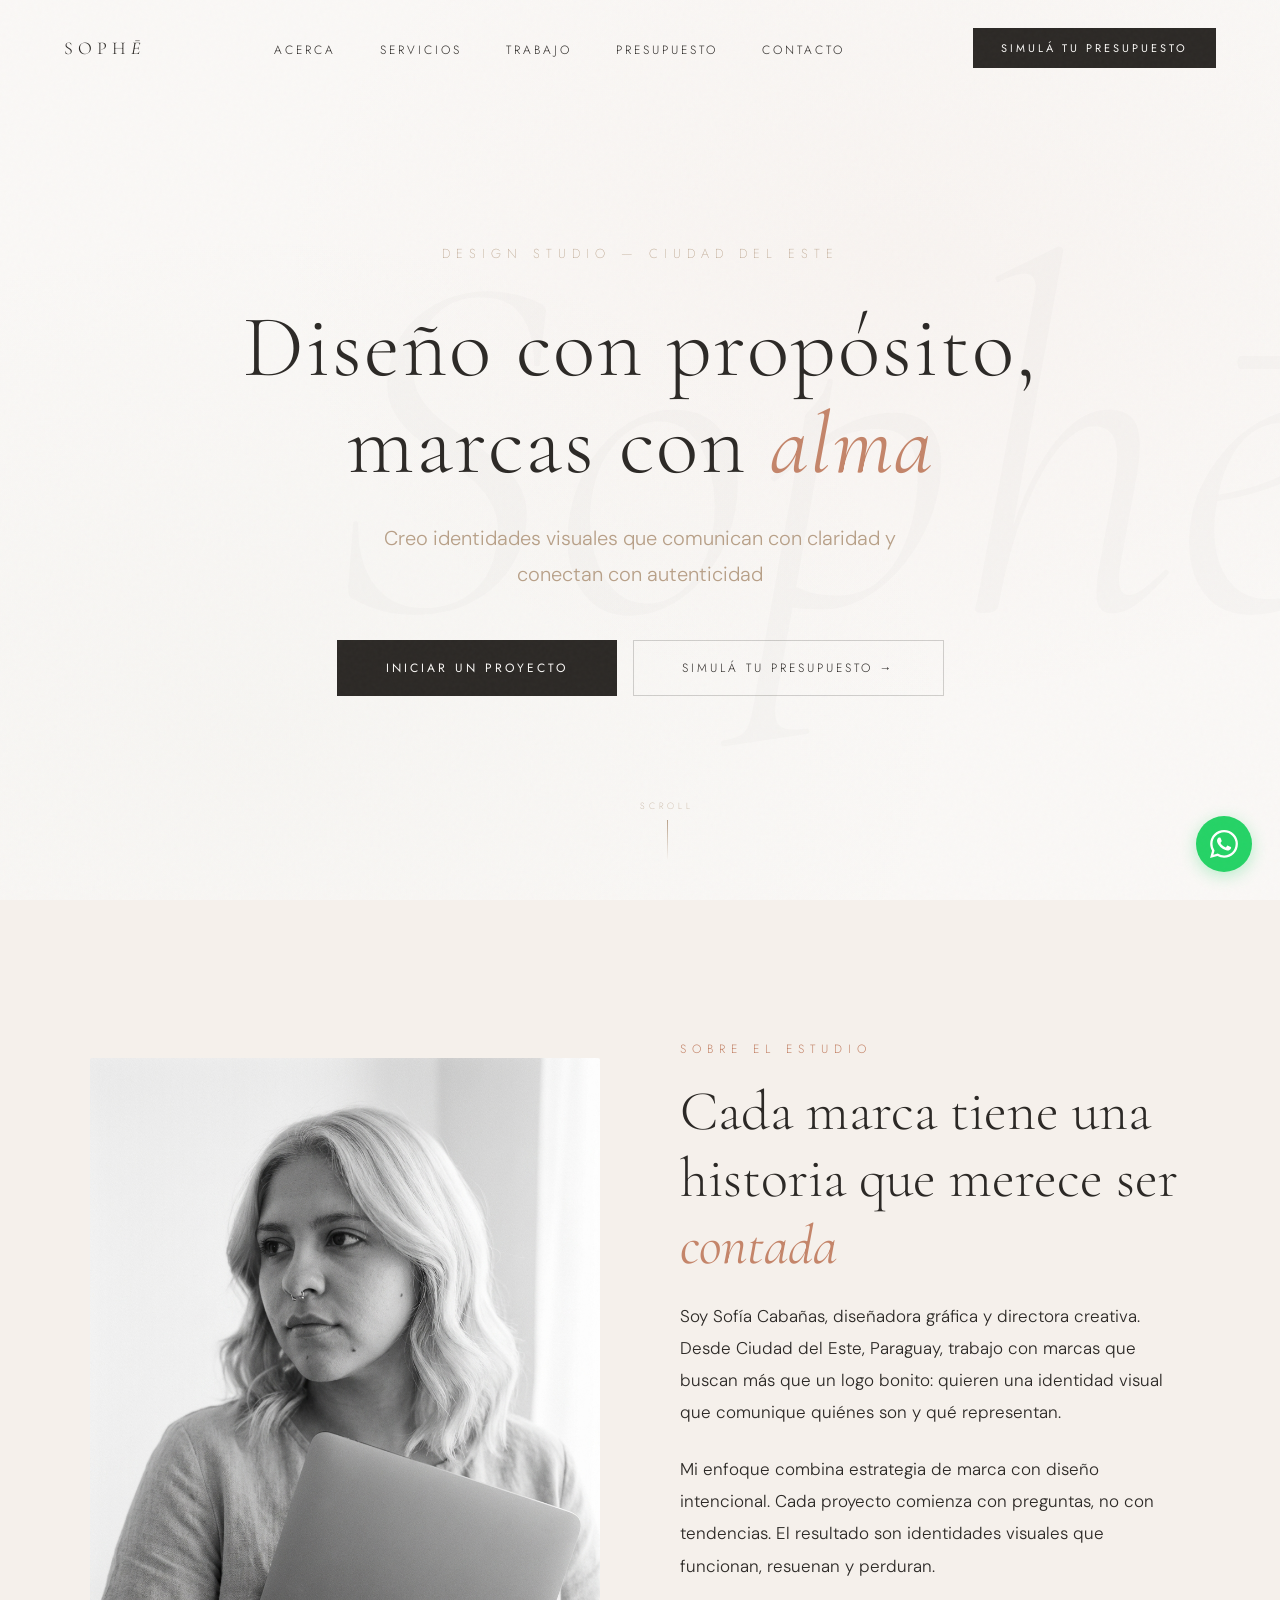
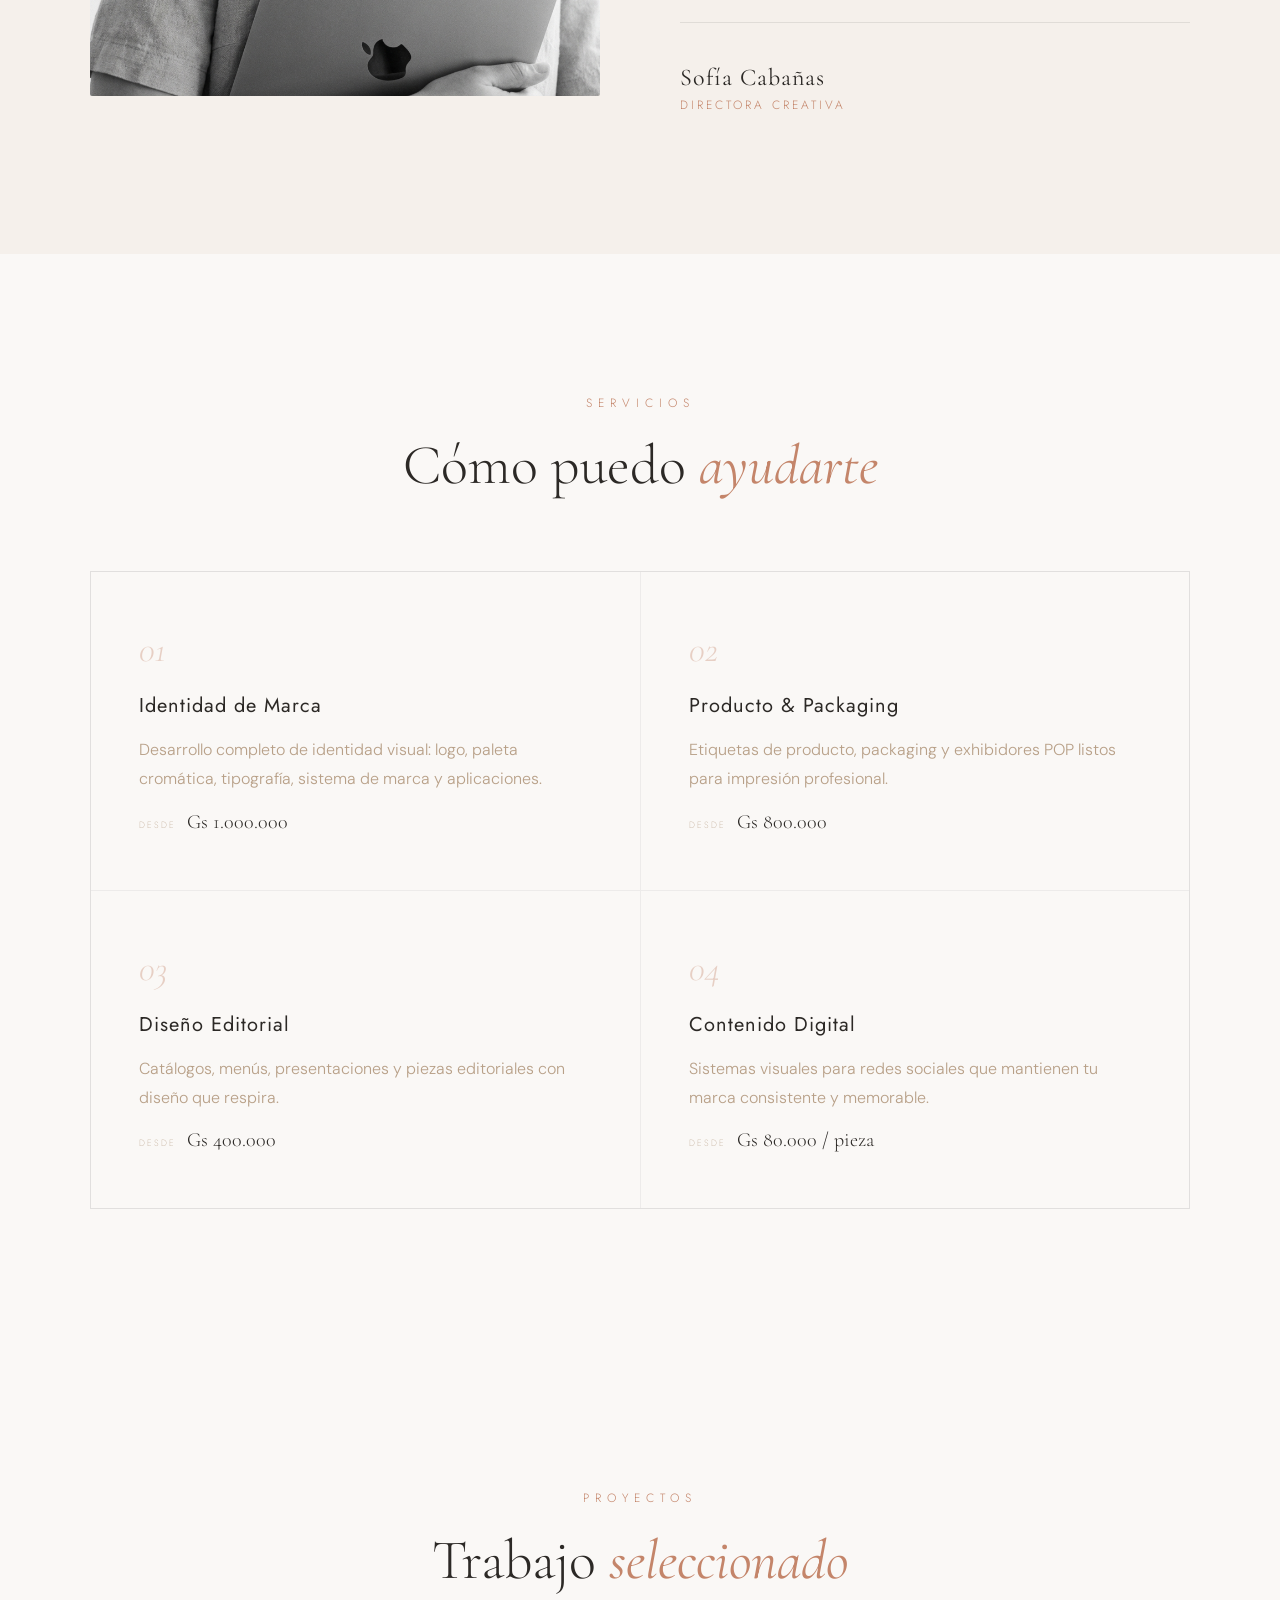
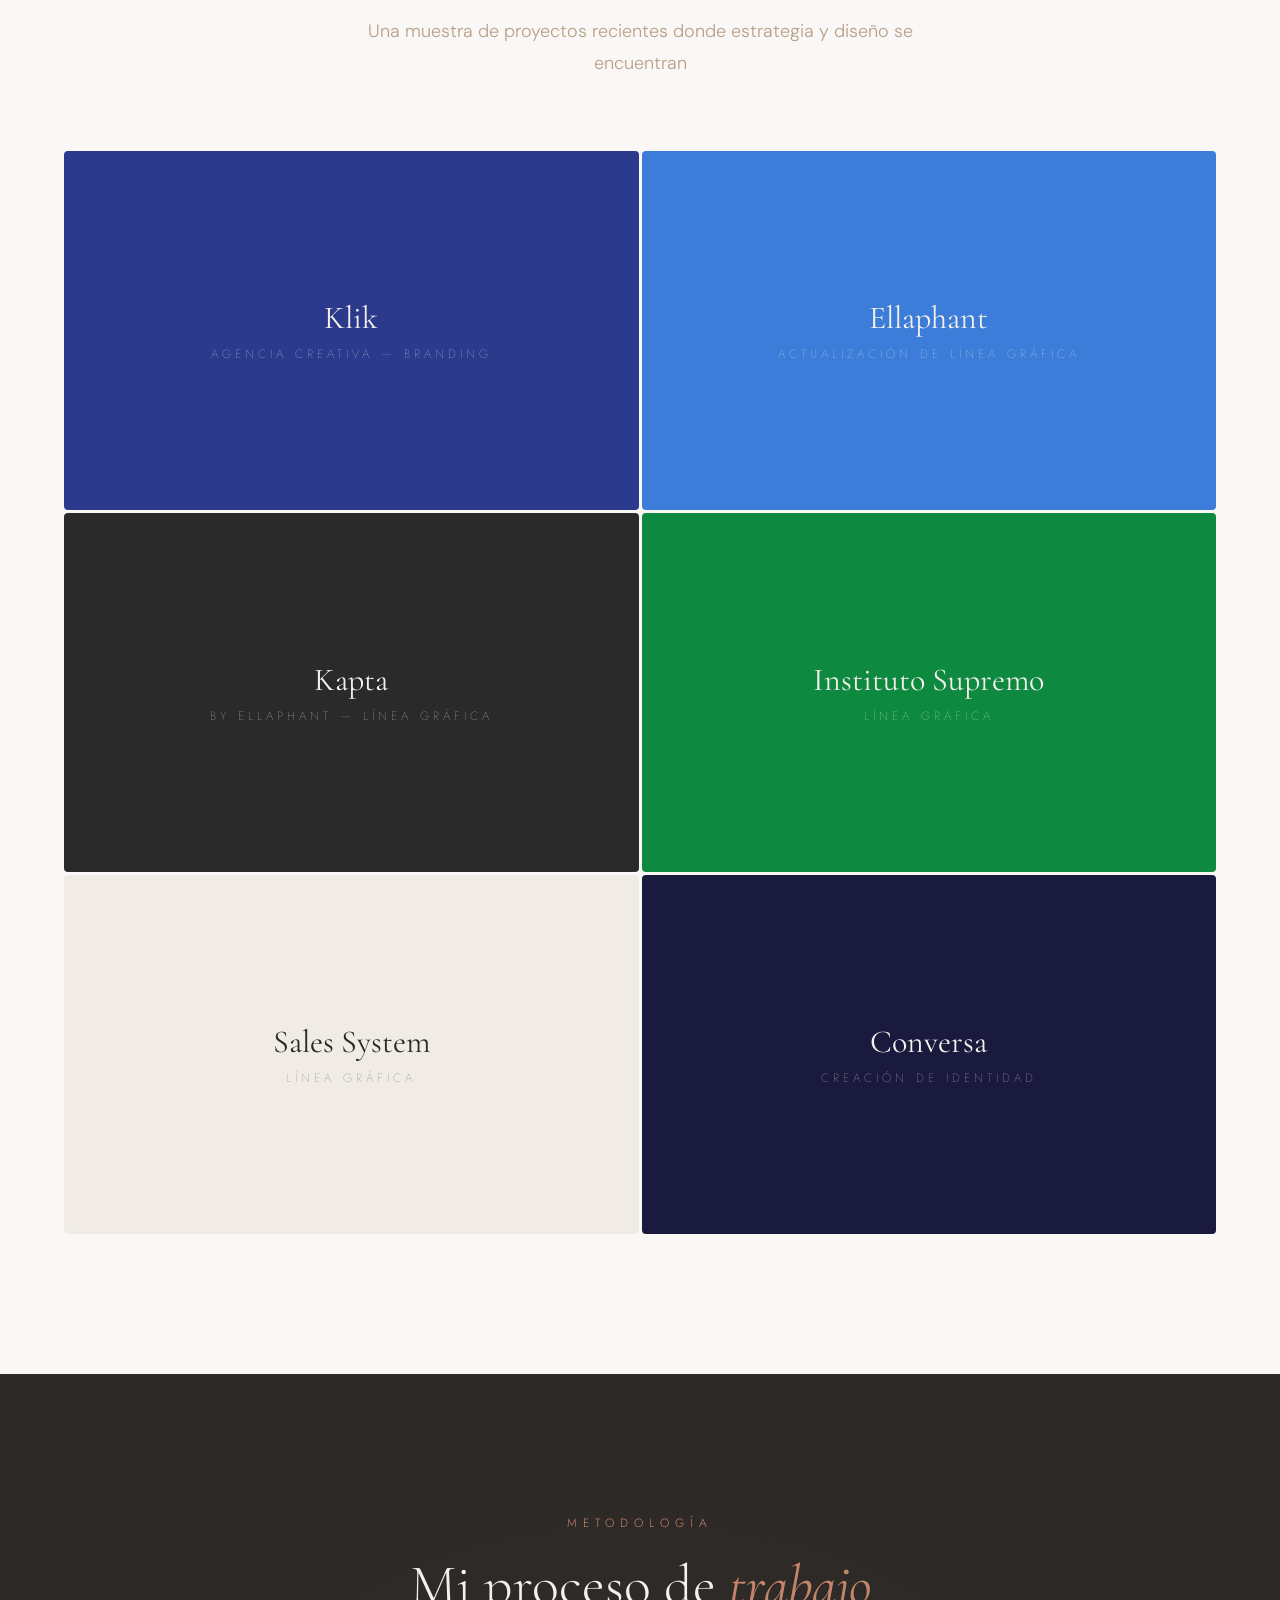
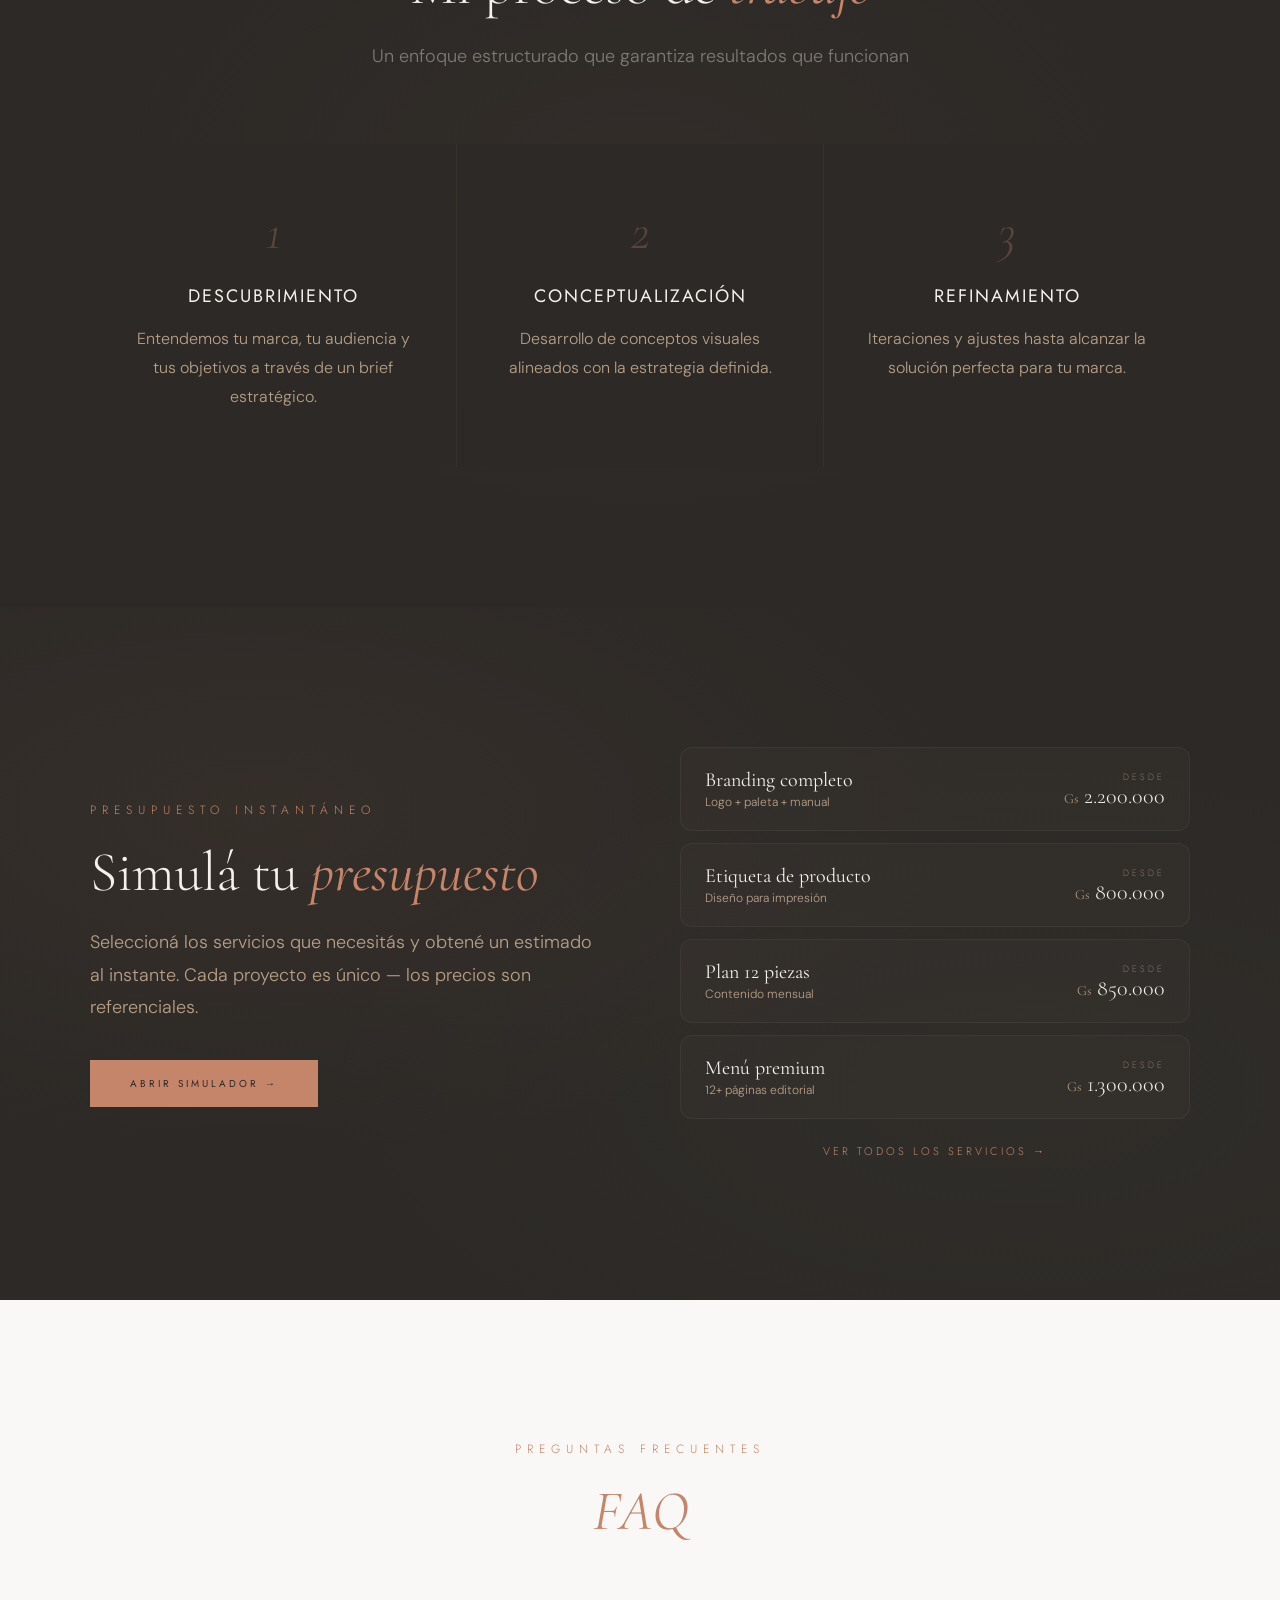
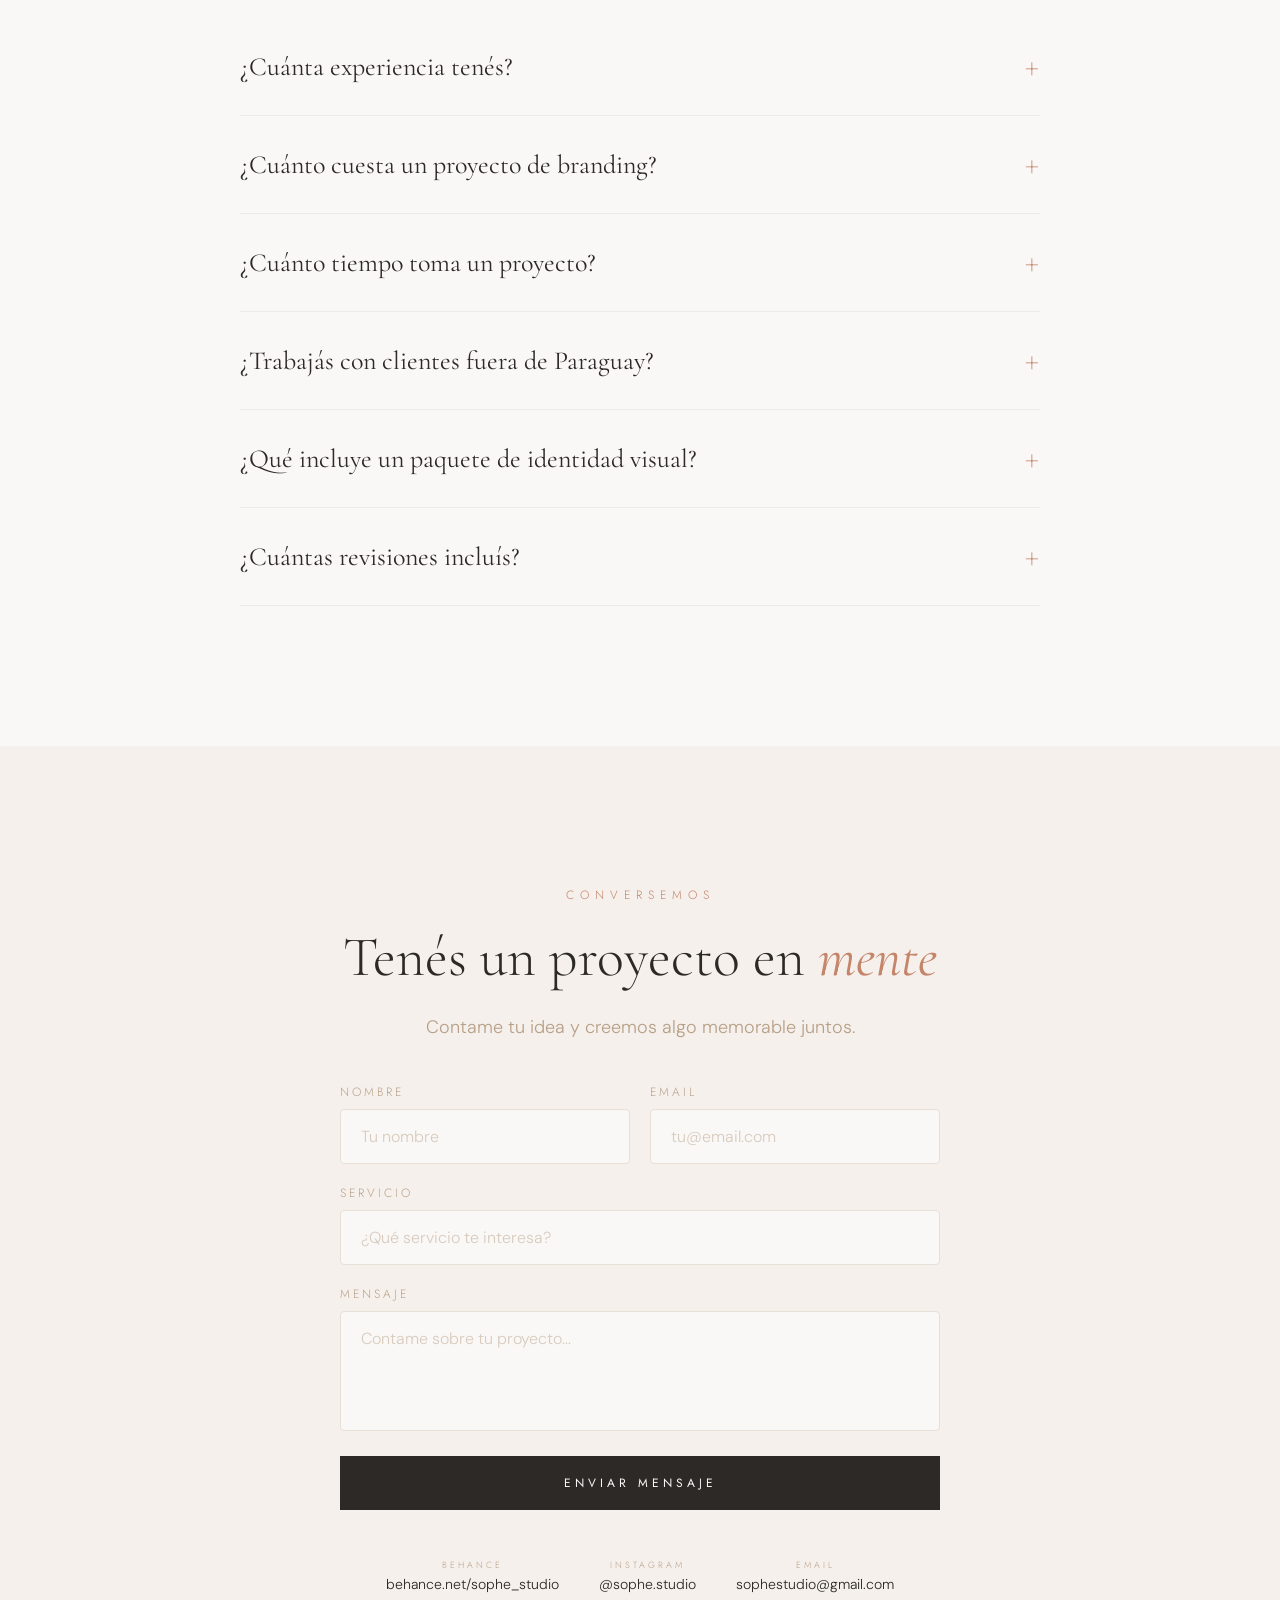
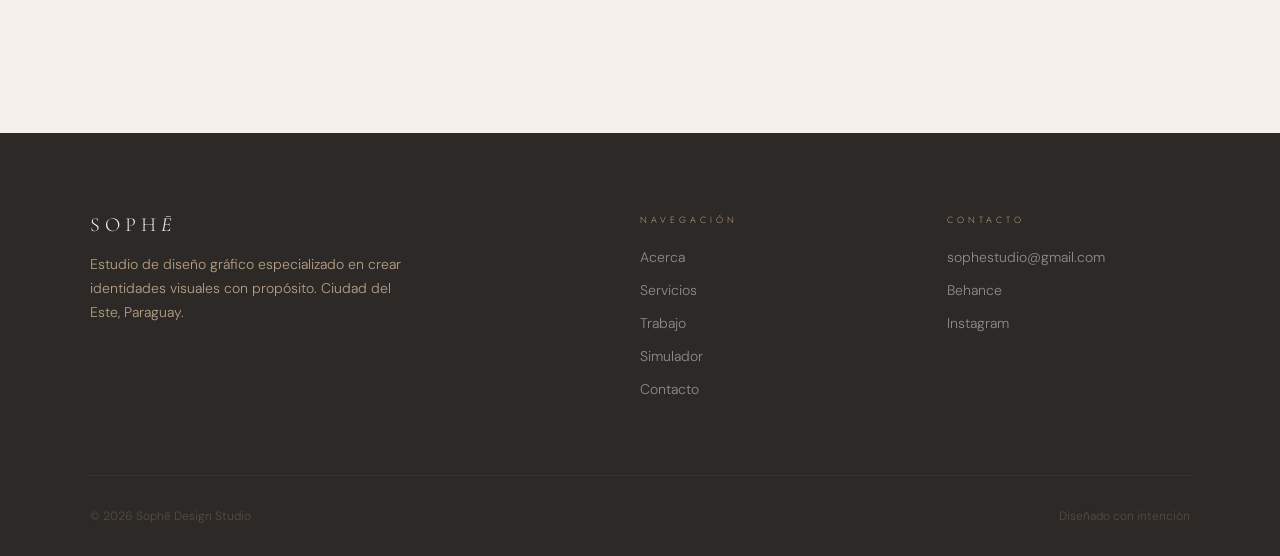
==== index.html @ 015a46ec "Add files via upload" ====
<!DOCTYPE html>
<html lang="es">
<head>
<meta charset="UTF-8">
<meta name="viewport" content="width=device-width, initial-scale=1.0">
<title>Sophē Design Studio — Diseño Gráfico & Branding en Ciudad del Este, Paraguay</title>
<meta name="description" content="Sophē Design Studio: estudio de diseño gráfico y branding en Ciudad del Este, Paraguay. Identidades visuales, diseño web, editorial y social media para marcas con propósito.">
<meta name="keywords" content="diseño gráfico, branding, identidad visual, diseño web, Ciudad del Este, Paraguay, estudio de diseño, logo, marca, Sophē">
<meta name="author" content="Sophē Design Studio">
<meta name="robots" content="index, follow">
<meta name="google-site-verification" content="kVkTqH4ja-ii_SXEyuO25FD-mQTkexWxr368-GGKyAI">
<meta property="og:type" content="website">
<meta property="og:title" content="Sophē Design Studio — Diseño Gráfico & Branding">
<meta property="og:description" content="Estudio de diseño especializado en identidades visuales que conectan y comunican. Ciudad del Este, Paraguay.">
<meta property="og:locale" content="es_PY">
<meta property="og:site_name" content="Sophē Design Studio">
<meta name="twitter:card" content="summary_large_image">
<meta name="twitter:title" content="Sophē Design Studio — Diseño Gráfico & Branding">
<meta name="geo.region" content="PY-10">
<meta name="geo.placename" content="Ciudad del Este">
<script type="application/ld+json">{"@context":"https://schema.org","@type":"ProfessionalService","name":"Sophē Design Studio","description":"Estudio de diseño gráfico y branding especializado en identidades visuales para marcas con propósito.","address":{"@type":"PostalAddress","addressLocality":"Ciudad del Este","addressCountry":"PY"},"serviceType":["Diseño Gráfico","Branding","Diseño Web","Diseño Editorial","Social Media"],"sameAs":["https://www.instagram.com/sophe.studio/","https://www.behance.net/sophe_studio"],"email":"sophestudio@gmail.com","telephone":"+595992391964"}</script>
<link rel="icon" type="image/svg+xml" href="favicon.svg">
<link rel="icon" type="image/x-icon" href="favicon.ico">
<link rel="apple-touch-icon" href="apple-touch-icon.png">
<link href="https://fonts.googleapis.com/css2?family=Cormorant+Garamond:ital,wght@0,300;0,400;0,500;0,600;1,300;1,400;1,500&family=Jost:wght@200;300;400;500;600&family=DM+Sans:ital,wght@0,300;0,400;0,500;0,600;1,300;1,400&display=swap" rel="stylesheet">
<style>
:root {
  --warm-black: #2c2926;
  --cream: #f5f0eb;
  --sand: #e8dfd6;
  --terracotta: #c4856a;
  --sage: #8a9a7b;
  --deep-olive: #4a5240;
  --muted-gold: #b8a088;
  --white: #faf8f6;
}
*{margin:0;padding:0;box-sizing:border-box}
html{scroll-behavior:smooth;font-size:16px}
body{background:var(--white);color:var(--warm-black);font-family:'DM Sans',sans-serif;font-weight:300;-webkit-font-smoothing:antialiased;overflow-x:hidden}

/* PAGE LOADER */
.page-loader{position:fixed;inset:0;z-index:10000;background:var(--warm-black);display:flex;flex-direction:column;align-items:center;justify-content:center;gap:24px;animation:loaderFadeOut 0.6s ease 2.4s forwards;pointer-events:none}
@keyframes loaderFadeOut{to{opacity:0;visibility:hidden}}
.loader-mark{width:70px;height:70px;border:1px solid rgba(196,133,106,0.4);border-radius:50%;display:flex;align-items:center;justify-content:center;font-family:'Cormorant Garamond',serif;font-style:italic;font-weight:300;font-size:32px;color:var(--cream);animation:loaderMarkIn 0.8s cubic-bezier(0.16,1,0.3,1) forwards,loaderMarkOut 0.5s ease 1s forwards}
@keyframes loaderMarkIn{from{transform:scale(0);opacity:0}to{transform:scale(1);opacity:1}}
@keyframes loaderMarkOut{to{transform:scale(0.8);opacity:0}}
.loader-logo{font-family:'Cormorant Garamond',serif;font-weight:300;font-size:28px;letter-spacing:4px;text-transform:uppercase;color:var(--cream);opacity:0;animation:loaderTextIn 0.6s cubic-bezier(0.16,1,0.3,1) 1.2s forwards}
.loader-logo .accent{font-style:italic;font-weight:400}
.loader-line{width:0;height:1px;background:var(--terracotta);opacity:0;animation:loaderLineIn 0.5s cubic-bezier(0.16,1,0.3,1) 1.4s forwards}
@keyframes loaderLineIn{to{width:50px;opacity:1}}
.loader-tagline{font-family:'Jost',sans-serif;font-weight:200;font-size:13px;letter-spacing:5px;text-transform:uppercase;color:var(--muted-gold);opacity:0;animation:loaderTextIn 0.5s cubic-bezier(0.16,1,0.3,1) 1.6s forwards}
@keyframes loaderTextIn{from{opacity:0;transform:translateY(10px)}to{opacity:1;transform:translateY(0)}}

/* WHATSAPP FLOAT */
.wa-float{position:fixed;bottom:28px;right:28px;width:56px;height:56px;background:#25D366;border-radius:50%;display:flex;align-items:center;justify-content:center;z-index:999;box-shadow:0 4px 16px rgba(37,211,102,0.3);transition:all 0.3s;text-decoration:none;opacity:0;transform:scale(0);animation:waIn 0.4s ease 2.8s forwards}
.wa-float:hover{transform:scale(1.1);box-shadow:0 6px 24px rgba(37,211,102,0.4)}
.wa-float svg{width:28px;height:28px;fill:white}
@keyframes waIn{to{opacity:1;transform:scale(1)}}

/* GRAIN */
.grain{position:fixed;inset:0;pointer-events:none;z-index:9999;opacity:0.025;background-image:url("data:image/svg+xml,%3Csvg viewBox='0 0 256 256' xmlns='http://www.w3.org/2000/svg'%3E%3Cfilter id='n'%3E%3CfeTurbulence type='fractalNoise' baseFrequency='0.9' numOctaves='4' stitchTiles='stitch'/%3E%3C/filter%3E%3Crect width='100%25' height='100%25' filter='url(%23n)'/%3E%3C/svg%3E")}

/* NAV */
.nav{position:fixed;top:0;left:0;right:0;z-index:1000;padding:28px 64px;display:flex;justify-content:space-between;align-items:center;background:transparent;transition:all 0.4s}
.nav.scrolled{background:rgba(250,248,246,0.95);backdrop-filter:blur(12px);padding:18px 64px;box-shadow:0 1px 0 rgba(44,41,38,0.04)}
.nav-logo{font-family:'Cormorant Garamond',serif;font-weight:300;font-size:18px;letter-spacing:5px;text-transform:uppercase;color:var(--warm-black);text-decoration:none;transition:opacity 0.3s}
.nav-logo:hover{opacity:0.6}
.nav-logo .accent{font-style:italic;font-weight:400}
.nav-menu{display:flex;gap:44px;list-style:none}
.nav-menu a{font-family:'Jost',sans-serif;font-weight:300;font-size:12px;letter-spacing:3px;text-transform:uppercase;color:var(--warm-black);text-decoration:none;position:relative;transition:color 0.3s}
.nav-menu a::after{content:'';position:absolute;bottom:-4px;left:0;width:0;height:1px;background:var(--terracotta);transition:width 0.3s}
.nav-menu a:hover::after{width:100%}
.nav-menu a:hover{color:var(--terracotta)}
.nav-cta{font-family:'Jost',sans-serif;font-weight:400;font-size:11px;letter-spacing:3px;text-transform:uppercase;color:var(--white);text-decoration:none;padding:12px 28px;background:var(--warm-black);transition:all 0.3s}
.nav-cta:hover{background:var(--terracotta)}

/* HAMBURGER */
.hamburger{display:none;background:none;border:none;cursor:pointer;padding:8px}
.hamburger span{display:block;width:24px;height:1.5px;background:var(--warm-black);margin:5px 0;transition:all 0.3s}

/* HERO */
.hero{min-height:100vh;display:flex;align-items:center;justify-content:center;padding:120px 64px 80px;position:relative;overflow:hidden}
.hero::before{content:'';position:absolute;inset:0;background:radial-gradient(ellipse at 70% 30%,rgba(196,133,106,0.04) 0%,transparent 50%),radial-gradient(ellipse at 20% 80%,rgba(138,154,123,0.03) 0%,transparent 50%)}
.hero-ghost{position:absolute;font-family:'Cormorant Garamond',serif;font-style:italic;font-weight:300;font-size:min(40vw,500px);color:rgba(44,41,38,0.015);pointer-events:none;user-select:none;right:-5%;top:50%;transform:translateY(-50%)}
.hero-content{max-width:900px;text-align:center;position:relative;z-index:1}
.hero-eyebrow{font-family:'Jost',sans-serif;font-weight:200;font-size:13px;letter-spacing:6px;text-transform:uppercase;color:var(--muted-gold);margin-bottom:36px;opacity:0;animation:fadeUp 0.8s ease 0.2s forwards}
.hero-title{font-family:'Cormorant Garamond',serif;font-weight:300;font-size:clamp(48px,7.5vw,88px);line-height:1.1;letter-spacing:2px;margin-bottom:28px;opacity:0;animation:fadeUp 0.8s ease 0.4s forwards}
.hero-title .accent{font-style:italic;font-weight:400;color:var(--terracotta)}
.hero-sub{font-size:20px;line-height:1.8;color:var(--muted-gold);max-width:540px;margin:0 auto 48px;opacity:0;animation:fadeUp 0.8s ease 0.6s forwards}
.hero-actions{display:flex;gap:16px;justify-content:center;flex-wrap:wrap;opacity:0;animation:fadeUp 0.8s ease 0.8s forwards}
.btn-primary{font-family:'Jost',sans-serif;font-weight:400;font-size:12px;letter-spacing:3px;text-transform:uppercase;color:var(--white);text-decoration:none;padding:18px 48px;background:var(--warm-black);transition:all 0.4s;border:1px solid var(--warm-black)}
.btn-primary:hover{background:var(--terracotta);border-color:var(--terracotta)}
.btn-secondary{font-family:'Jost',sans-serif;font-weight:300;font-size:12px;letter-spacing:3px;text-transform:uppercase;color:var(--warm-black);text-decoration:none;padding:18px 48px;border:1px solid rgba(44,41,38,0.2);transition:all 0.4s}
.btn-secondary:hover{border-color:var(--terracotta);color:var(--terracotta)}
.hero-scroll{position:absolute;bottom:40px;left:50%;transform:translateX(-50%);display:flex;flex-direction:column;align-items:center;gap:8px;opacity:0;animation:fadeUp 0.8s ease 1.2s forwards}
.hero-scroll span{font-family:'Jost',sans-serif;font-weight:200;font-size:9px;letter-spacing:4px;text-transform:uppercase;color:var(--muted-gold)}
.scroll-line{width:1px;height:40px;background:linear-gradient(to bottom,var(--muted-gold),transparent);animation:scrollPulse 2s ease infinite}
@keyframes scrollPulse{0%,100%{opacity:0.3}50%{opacity:0.8}}
@keyframes fadeUp{from{opacity:0;transform:translateY(20px)}to{opacity:1;transform:translateY(0)}}

/* SECTION COMMON */
.section{padding:140px 64px;position:relative}
.section-header{max-width:1100px;margin:0 auto 72px;text-align:center}
.section-eyebrow{font-family:'Jost',sans-serif;font-weight:300;font-size:12px;letter-spacing:6px;text-transform:uppercase;color:var(--terracotta);margin-bottom:20px}
.section-title{font-family:'Cormorant Garamond',serif;font-weight:300;font-size:clamp(36px,5vw,56px);line-height:1.2;margin-bottom:20px}
.section-title .accent{font-style:italic;font-weight:400;color:var(--terracotta)}
.section-desc{font-size:18px;line-height:1.8;color:var(--muted-gold);max-width:620px;margin:0 auto}

/* ABOUT */
.about{background:var(--cream)}
.about-content{max-width:1100px;margin:0 auto;display:grid;grid-template-columns:1fr 1fr;gap:80px;align-items:center}
.about-image{aspect-ratio:4/5;background:var(--sand);border-radius:2px;position:relative;overflow:hidden;background-image:url('sofia-portrait.jpg');background-size:cover;background-position:center top}
.about-text p{font-size:17px;line-height:1.9;color:var(--warm-black);margin-bottom:24px}
.about-sig{margin-top:40px;padding-top:40px;border-top:1px solid rgba(44,41,38,0.1)}
.sig-name{font-family:'Cormorant Garamond',serif;font-weight:400;font-size:24px;letter-spacing:1px;margin-bottom:4px}
.sig-role{font-family:'Jost',sans-serif;font-weight:300;font-size:12px;letter-spacing:3px;text-transform:uppercase;color:var(--terracotta)}

/* SERVICES */
.services{background:var(--white)}
.services-grid{max-width:1100px;margin:0 auto;display:grid;grid-template-columns:repeat(2,1fr);gap:1px;background:rgba(44,41,38,0.06);border:1px solid rgba(44,41,38,0.06)}
.svc-card{background:var(--white);padding:56px 48px;position:relative;transition:all 0.4s;cursor:default}
.svc-card:hover{background:var(--cream)}
.svc-num{font-family:'Cormorant Garamond',serif;font-style:italic;font-size:36px;color:var(--terracotta);opacity:0.35;margin-bottom:20px}
.svc-name{font-family:'Jost',sans-serif;font-weight:400;font-size:20px;letter-spacing:1px;margin-bottom:16px}
.svc-desc{font-size:16px;line-height:1.8;color:var(--muted-gold)}
.svc-desde{margin-top:20px;font-family:'Cormorant Garamond',serif;font-size:24px;color:var(--warm-black)}
.svc-desde small{font-family:'Jost',sans-serif;font-weight:200;font-size:11px;letter-spacing:2px;text-transform:uppercase;color:var(--muted-gold);margin-right:6px}
.svc-desde{margin-top:16px;font-family:'Cormorant Garamond',serif;font-size:20px;color:var(--warm-black)}
.svc-desde small{font-family:'Jost',sans-serif;font-weight:200;font-size:9px;letter-spacing:2px;text-transform:uppercase;color:var(--muted-gold);margin-right:6px}
.svc-card.span-2{grid-column:span 2}

/* MINI SIMULATOR PREVIEW */
.sim-preview{background:var(--warm-black);position:relative;overflow:hidden}
.sim-preview::before{content:'';position:absolute;inset:0;background:radial-gradient(ellipse at 20% 30%,rgba(196,133,106,0.06) 0%,transparent 50%),radial-gradient(ellipse at 80% 70%,rgba(138,154,123,0.04) 0%,transparent 50%)}
.sim-inner{max-width:1100px;margin:0 auto;position:relative;z-index:1;display:grid;grid-template-columns:1fr 1fr;gap:80px;align-items:center}
.sim-text .section-eyebrow{color:var(--terracotta)}
.sim-text .section-title{color:var(--cream)}
.sim-text .section-desc{color:var(--muted-gold);text-align:left;margin:0 0 36px}
.sim-text .btn-sim{display:inline-flex;align-items:center;gap:10px;font-family:'Jost',sans-serif;font-weight:400;font-size:10px;letter-spacing:3px;text-transform:uppercase;color:var(--warm-black);background:var(--terracotta);text-decoration:none;padding:16px 40px;transition:all 0.4s}
.sim-text .btn-sim:hover{background:#b5775d;transform:translateY(-2px);box-shadow:0 8px 24px rgba(196,133,106,0.3)}
.sim-cards{display:flex;flex-direction:column;gap:12px}
.sim-card{background:rgba(58,53,48,0.4);border:1px solid rgba(184,160,136,0.08);border-radius:12px;padding:20px 24px;display:flex;justify-content:space-between;align-items:center;transition:all 0.3s}
.sim-card:hover{border-color:rgba(196,133,106,0.2);transform:translateX(4px)}
.sim-card-name{font-family:'Cormorant Garamond',serif;font-weight:400;font-size:20px;color:var(--cream)}
.sim-card-sub{font-size:12px;color:var(--muted-gold);margin-top:2px}
.sim-card-price{text-align:right}
.sim-card-desde{font-family:'Jost',sans-serif;font-weight:200;font-size:9px;letter-spacing:3px;text-transform:uppercase;color:var(--muted-gold)}
.sim-card-amount{font-family:'Cormorant Garamond',serif;font-size:22px;color:var(--cream)}
.sim-card-amount .cur{font-size:14px;color:var(--muted-gold)}

/* WORK */
.work{background:var(--white)}
.work-grid{max-width:1400px;margin:0 auto;display:grid;grid-template-columns:repeat(2,1fr);gap:3px}
.work-item{aspect-ratio:16/10;position:relative;overflow:hidden;cursor:pointer;display:flex;align-items:center;justify-content:center;transition:transform 0.5s,box-shadow 0.5s;border-radius:4px}
.work-item:hover{transform:scale(1.02);box-shadow:0 12px 40px rgba(0,0,0,0.15)}
.work-item-content{text-align:center;position:relative;z-index:1}
.work-item-title{font-family:'Cormorant Garamond',serif;font-weight:400;font-size:32px;color:var(--cream);margin-bottom:8px}
.work-item-cat{font-family:'Jost',sans-serif;font-weight:200;font-size:12px;letter-spacing:4px;text-transform:uppercase;color:rgba(245,240,235,0.5)}
.work-full{grid-column:1/-1}

/* APPROACH */
.approach{background:var(--warm-black);color:var(--cream)}
.approach::before{content:'';position:absolute;inset:0;background:radial-gradient(ellipse at 50% 50%,rgba(196,133,106,0.04) 0%,transparent 60%)}
.approach-grid{max-width:1100px;margin:0 auto;display:grid;grid-template-columns:repeat(3,1fr);gap:1px;background:rgba(184,160,136,0.06);position:relative;z-index:1}
.approach-item{background:var(--warm-black);padding:56px 44px;text-align:center;transition:background 0.4s}
.approach-item:hover{background:rgba(58,53,48,0.4)}
.approach-num{font-family:'Cormorant Garamond',serif;font-style:italic;font-size:52px;color:var(--terracotta);opacity:0.3;margin-bottom:20px}
.approach-name{font-family:'Jost',sans-serif;font-weight:400;font-size:18px;letter-spacing:2px;text-transform:uppercase;margin-bottom:16px}
.approach-desc{font-size:16px;line-height:1.8;color:var(--muted-gold)}

/* CONTACT */
.contact{background:var(--cream);text-align:center}
.contact-content{max-width:700px;margin:0 auto}
.contact-title{font-family:'Cormorant Garamond',serif;font-weight:300;font-size:clamp(36px,5vw,56px);line-height:1.2;margin-bottom:20px}
.contact-title .accent{font-style:italic;font-weight:400;color:var(--terracotta)}
.contact-desc{font-size:18px;line-height:1.8;color:var(--muted-gold);margin-bottom:40px}
.contact-email{font-family:'Cormorant Garamond',serif;font-weight:400;font-size:clamp(24px,4vw,36px);color:var(--warm-black);text-decoration:none;position:relative;transition:color 0.3s}
.contact-email:hover{color:var(--terracotta)}
.contact-email::after{content:'';position:absolute;bottom:-4px;left:0;right:0;height:1px;background:var(--terracotta);transform:scaleX(0);transition:transform 0.4s}
.contact-email:hover::after{transform:scaleX(1)}
.contact-links{display:flex;gap:40px;justify-content:center;margin-top:40px}
.contact-link{text-decoration:none}
.contact-link-label{font-family:'Jost',sans-serif;font-weight:300;font-size:9px;letter-spacing:3px;text-transform:uppercase;color:var(--muted-gold);margin-bottom:4px}
.contact-link-value{font-size:14px;color:var(--warm-black);transition:color 0.3s}
.contact-link:hover .contact-link-value{color:var(--terracotta)}

/* CONTACT FORM */
.contact-form{max-width:600px;margin:0 auto;text-align:left}
.form-row{display:grid;grid-template-columns:1fr 1fr;gap:20px}
.form-group{margin-bottom:20px}
.form-group label{display:block;font-family:'Jost',sans-serif;font-weight:300;font-size:12px;letter-spacing:3px;text-transform:uppercase;color:var(--muted-gold);margin-bottom:8px}
.form-input,.form-textarea{width:100%;padding:16px 20px;background:var(--white);border:1px solid var(--sand);border-radius:4px;color:var(--warm-black);font-family:'DM Sans',sans-serif;font-weight:300;font-size:16px;transition:border-color 0.3s;outline:none}
.form-input:focus,.form-textarea:focus{border-color:var(--terracotta)}
.form-input::placeholder,.form-textarea::placeholder{color:var(--muted-gold);opacity:0.5}
.form-textarea{height:120px;resize:none}
.submit-btn{display:block;width:100%;padding:18px;background:var(--warm-black);border:none;font-family:'Jost',sans-serif;font-weight:400;font-size:12px;letter-spacing:4px;text-transform:uppercase;color:var(--white);cursor:pointer;transition:all 0.4s;margin-top:8px}
.submit-btn:hover{background:var(--terracotta)}
.form-success{display:none;text-align:center;padding:60px 0}
.form-success.show{display:block;animation:fadeUp 0.6s ease}
.form-success-icon{font-size:48px;color:var(--terracotta);margin-bottom:16px}
.form-success-text{font-family:'Cormorant Garamond',serif;font-weight:400;font-size:32px;margin-bottom:8px}
.form-success-sub{font-size:16px;color:var(--muted-gold)}
@media(max-width:768px){.form-row{grid-template-columns:1fr}}

/* FOOTER */
.footer{background:var(--warm-black);color:var(--cream);padding:80px 64px 32px}
.footer-main{max-width:1100px;margin:0 auto;display:grid;grid-template-columns:2fr 1fr 1fr;gap:64px;margin-bottom:64px}
.footer-logo-text{font-family:'Cormorant Garamond',serif;font-weight:300;font-size:20px;letter-spacing:5px;text-transform:uppercase;margin-bottom:16px}
.footer-logo-text .accent{font-style:italic;font-weight:400}
.footer-brand-desc{font-size:14px;line-height:1.7;color:var(--muted-gold);max-width:320px}
.footer-col-title{font-family:'Jost',sans-serif;font-weight:300;font-size:9px;letter-spacing:4px;text-transform:uppercase;color:var(--muted-gold);margin-bottom:20px}
.footer-links{list-style:none}
.footer-links li{margin-bottom:12px}
.footer-links a{font-size:14px;color:rgba(245,240,235,0.5);text-decoration:none;transition:color 0.3s}
.footer-links a:hover{color:var(--terracotta)}
.footer-bottom{max-width:1100px;margin:0 auto;padding-top:32px;border-top:1px solid rgba(184,160,136,0.08);display:flex;justify-content:space-between;font-size:12px;color:rgba(184,160,136,0.3)}

/* FAQ */
.faq{background:var(--white)}
.faq-list{max-width:800px;margin:0 auto}
.faq-item{border-bottom:1px solid rgba(44,41,38,0.06)}
.faq-question{padding:28px 0;cursor:pointer;display:flex;justify-content:space-between;align-items:center;transition:color 0.3s}
.faq-question:hover{color:var(--terracotta)}
.faq-question-text{font-family:'Cormorant Garamond',serif;font-weight:400;font-size:26px}
.faq-icon{font-family:'Jost',sans-serif;font-weight:200;font-size:28px;color:var(--terracotta);transition:transform 0.3s;flex-shrink:0;margin-left:16px}
.faq-item.open .faq-icon{transform:rotate(45deg)}
.faq-answer{max-height:0;overflow:hidden;transition:max-height 0.4s ease}
.faq-item.open .faq-answer{max-height:200px}
.faq-answer-text{padding:0 0 28px;font-size:17px;line-height:1.8;color:var(--muted-gold)}

/* RESPONSIVE */
@media(max-width:1024px){
  .nav,.section{padding-left:40px;padding-right:40px}
  .hero{padding:100px 40px 60px}
  .about-content,.sim-inner{grid-template-columns:1fr;gap:48px}
  .services-grid{grid-template-columns:1fr}
  .svc-card.span-2{grid-column:span 1}
  .work-grid{grid-template-columns:1fr}
  .approach-grid{grid-template-columns:1fr;gap:1px}
  .footer-main{grid-template-columns:1fr;gap:40px}
  .contact-links{flex-direction:column;gap:24px}
}
@media(max-width:768px){
  .nav{padding:20px 24px}
  .nav.scrolled{padding:16px 24px}
  .nav-menu,.nav-cta{display:none}
  .hamburger{display:block}
  .section{padding:80px 24px}
  .hero{padding:80px 24px 40px}
  .hero-actions{flex-direction:column;align-items:center}
  .footer{padding:60px 24px 24px}
  .footer-bottom{flex-direction:column;gap:12px;text-align:center}
}

/* SCROLL ANIMATIONS */
.fade-in{opacity:0;transform:translateY(30px);transition:opacity 0.8s ease,transform 0.8s ease}
.fade-in.visible{opacity:1;transform:translateY(0)}
</style>
</head>
<body>

<div class="grain"></div>

<!-- PAGE LOADER -->
<div class="page-loader" id="pageLoader">
  <div class="loader-mark">S</div>
  <div class="loader-logo">SOPH<span class="accent">Ē</span></div>
  <div class="loader-line"></div>
  <div class="loader-tagline">Design Studio</div>
</div>

<!-- WHATSAPP FLOAT -->
<a href="https://wa.me/595992391964" target="_blank" class="wa-float">
  <svg viewBox="0 0 24 24" xmlns="http://www.w3.org/2000/svg"><path d="M17.472 14.382c-.297-.149-1.758-.867-2.03-.967-.273-.099-.471-.148-.67.15-.197.297-.767.966-.94 1.164-.173.199-.347.223-.644.075-.297-.15-1.255-.463-2.39-1.475-.883-.788-1.48-1.761-1.653-2.059-.173-.297-.018-.458.13-.606.134-.133.298-.347.446-.52.149-.174.198-.298.298-.497.099-.198.05-.371-.025-.52-.075-.149-.669-1.612-.916-2.207-.242-.579-.487-.5-.669-.51-.173-.008-.371-.01-.57-.01-.198 0-.52.074-.792.372-.272.297-1.04 1.016-1.04 2.479 0 1.462 1.065 2.875 1.213 3.074.149.198 2.096 3.2 5.077 4.487.709.306 1.262.489 1.694.625.712.227 1.36.195 1.871.118.571-.085 1.758-.719 2.006-1.413.248-.694.248-1.289.173-1.413-.074-.124-.272-.198-.57-.347m-5.421 7.403h-.004a9.87 9.87 0 01-5.031-1.378l-.361-.214-3.741.982.998-3.648-.235-.374a9.86 9.86 0 01-1.51-5.26c.001-5.45 4.436-9.884 9.888-9.884 2.64 0 5.122 1.03 6.988 2.898a9.825 9.825 0 012.893 6.994c-.003 5.45-4.437 9.884-9.885 9.884m8.413-18.297A11.815 11.815 0 0012.05 0C5.495 0 .16 5.335.157 11.892c0 2.096.547 4.142 1.588 5.945L.057 24l6.305-1.654a11.882 11.882 0 005.683 1.448h.005c6.554 0 11.89-5.335 11.893-11.893a11.821 11.821 0 00-3.48-8.413z"/></svg>
</a>

<!-- NAV -->
<nav class="nav" id="nav">
  <a href="#home" class="nav-logo">SOPH<span class="accent">Ē</span></a>
  <ul class="nav-menu">
    <li><a href="#about">Acerca</a></li>
    <li><a href="#services">Servicios</a></li>
    <li><a href="#work">Trabajo</a></li>
    <li><a href="#presupuesto">Presupuesto</a></li>
    <li><a href="#contact">Contacto</a></li>
  </ul>
  <a href="sophe-simulador-presupuesto.html" class="nav-cta">Simulá tu presupuesto</a>
  <button class="hamburger" onclick="this.classList.toggle('active')">
    <span></span><span></span><span></span>
  </button>
</nav>

<!-- HERO -->
<section class="hero" id="home">
  <div class="hero-ghost">Sophē</div>
  <div class="hero-content">
    <div class="hero-eyebrow">Design Studio — Ciudad del Este</div>
    <h1 class="hero-title">
      Diseño con propósito,<br>marcas con <span class="accent">alma</span>
    </h1>
    <p class="hero-sub">
      Creo identidades visuales que comunican con claridad y conectan con autenticidad
    </p>
    <div class="hero-actions">
      <a href="#contact" class="btn-primary">Iniciar un proyecto</a>
      <a href="sophe-simulador-presupuesto.html" class="btn-secondary">Simulá tu presupuesto →</a>
    </div>
  </div>
  <div class="hero-scroll">
    <span>Scroll</span>
    <div class="scroll-line"></div>
  </div>
</section>

<!-- ABOUT -->
<section class="section about" id="about">
  <div class="about-content">
    <div class="about-image fade-in"></div>
    <div class="about-text fade-in">
      <div class="section-eyebrow">Sobre el estudio</div>
      <h2 class="section-title">Cada marca tiene una historia que merece ser <span class="accent">contada</span></h2>
      <p>Soy Sofía Cabañas, diseñadora gráfica y directora creativa. Desde Ciudad del Este, Paraguay, trabajo con marcas que buscan más que un logo bonito: quieren una identidad visual que comunique quiénes son y qué representan.</p>
      <p>Mi enfoque combina estrategia de marca con diseño intencional. Cada proyecto comienza con preguntas, no con tendencias. El resultado son identidades visuales que funcionan, resuenan y perduran.</p>
      <div class="about-sig">
        <div class="sig-name">Sofía Cabañas</div>
        <div class="sig-role">Directora Creativa</div>
      </div>
    </div>
  </div>
</section>

<!-- SERVICES -->
<section class="section services" id="services">
  <div class="section-header fade-in">
    <div class="section-eyebrow">Servicios</div>
    <h2 class="section-title">Cómo puedo <span class="accent">ayudarte</span></h2>
  </div>
  <div class="services-grid fade-in">
    <div class="svc-card">
      <div class="svc-num">01</div>
      <h3 class="svc-name">Identidad de Marca</h3>
      <p class="svc-desc">Desarrollo completo de identidad visual: logo, paleta cromática, tipografía, sistema de marca y aplicaciones.</p>
      <div class="svc-desde"><small>Desde</small> Gs 1.000.000</div>
    </div>
    <div class="svc-card">
      <div class="svc-num">02</div>
      <h3 class="svc-name">Producto & Packaging</h3>
      <p class="svc-desc">Etiquetas de producto, packaging y exhibidores POP listos para impresión profesional.</p>
      <div class="svc-desde"><small>Desde</small> Gs 800.000</div>
    </div>
    <div class="svc-card">
      <div class="svc-num">03</div>
      <h3 class="svc-name">Diseño Editorial</h3>
      <p class="svc-desc">Catálogos, menús, presentaciones y piezas editoriales con diseño que respira.</p>
      <div class="svc-desde"><small>Desde</small> Gs 400.000</div>
    </div>
    <div class="svc-card">
      <div class="svc-num">04</div>
      <h3 class="svc-name">Contenido Digital</h3>
      <p class="svc-desc">Sistemas visuales para redes sociales que mantienen tu marca consistente y memorable.</p>
      <div class="svc-desde"><small>Desde</small> Gs 80.000 / pieza</div>
    </div>
  </div>
</section>

<!-- WORK -->
<section class="section work" id="work">
  <div class="section-header fade-in">
    <div class="section-eyebrow">Proyectos</div>
    <h2 class="section-title">Trabajo <span class="accent">seleccionado</span></h2>
    <p class="section-desc">Una muestra de proyectos recientes donde estrategia y diseño se encuentran</p>
  </div>
  <div class="work-grid fade-in">
    <a href="https://www.behance.net/gallery/243457355/Branding-Linea-grafica-Klik-Agencia-Creativa" target="_blank" class="work-item" style="background:#2B3A8C;text-decoration:none">
      <div class="work-item-content">
        <h3 class="work-item-title">Klik</h3>
        <p class="work-item-cat">Agencia Creativa — Branding</p>
      </div>
    </a>
    <a href="https://www.behance.net/gallery/243456857/Actualizacion-de-linea-grafica-Ellaphant-PY" target="_blank" class="work-item" style="background:#3B7DD8;text-decoration:none">
      <div class="work-item-content">
        <h3 class="work-item-title">Ellaphant</h3>
        <p class="work-item-cat">Actualización de Línea Gráfica</p>
      </div>
    </a>
    <a href="https://www.behance.net/gallery/243456701/Linea-grafica-Kapta-by-Ellaphant" target="_blank" class="work-item" style="background:#2a2a2a;text-decoration:none">
      <div class="work-item-content">
        <h3 class="work-item-title">Kapta</h3>
        <p class="work-item-cat">By Ellaphant — Línea Gráfica</p>
      </div>
    </a>
    <a href="https://www.behance.net/gallery/243456563/Linea-grafica-Instituto-Supremo" target="_blank" class="work-item" style="background:#0d8a3f;text-decoration:none">
      <div class="work-item-content">
        <h3 class="work-item-title">Instituto Supremo</h3>
        <p class="work-item-cat">Línea Gráfica</p>
      </div>
    </a>
    <a href="https://www.behance.net/gallery/243456069/Linea-grafica-Sales-System" target="_blank" class="work-item" style="background:#f0ebe5;text-decoration:none">
      <div class="work-item-content">
        <h3 class="work-item-title" style="color:#2c2926">Sales System</h3>
        <p class="work-item-cat" style="color:rgba(44,41,38,0.4)">Línea Gráfica</p>
      </div>
    </a>
    <a href="https://www.behance.net/gallery/231858263/Creacion-de-identidad" target="_blank" class="work-item" style="background:#1a1a3e;text-decoration:none">
      <div class="work-item-content">
        <h3 class="work-item-title">Conversa</h3>
        <p class="work-item-cat">Creación de Identidad</p>
      </div>
    </a>
  </div>
</section>

<!-- APPROACH -->
<section class="section approach">
  <div class="section-header fade-in">
    <div class="section-eyebrow" style="color:var(--terracotta)">Metodología</div>
    <h2 class="section-title" style="color:var(--cream)">Mi proceso de <span class="accent">trabajo</span></h2>
    <p class="section-desc" style="color:rgba(245,240,235,0.4)">Un enfoque estructurado que garantiza resultados que funcionan</p>
  </div>
  <div class="approach-grid fade-in">
    <div class="approach-item">
      <div class="approach-num">1</div>
      <h3 class="approach-name">Descubrimiento</h3>
      <p class="approach-desc">Entendemos tu marca, tu audiencia y tus objetivos a través de un brief estratégico.</p>
    </div>
    <div class="approach-item">
      <div class="approach-num">2</div>
      <h3 class="approach-name">Conceptualización</h3>
      <p class="approach-desc">Desarrollo de conceptos visuales alineados con la estrategia definida.</p>
    </div>
    <div class="approach-item">
      <div class="approach-num">3</div>
      <h3 class="approach-name">Refinamiento</h3>
      <p class="approach-desc">Iteraciones y ajustes hasta alcanzar la solución perfecta para tu marca.</p>
    </div>
  </div>
</section>

<!-- SIMULATOR PREVIEW -->
<section class="section sim-preview" id="presupuesto">
  <div class="sim-inner">
    <div class="sim-text fade-in">
      <div class="section-eyebrow">Presupuesto instantáneo</div>
      <h2 class="section-title">Simulá tu <span class="accent">presupuesto</span></h2>
      <p class="section-desc">Seleccioná los servicios que necesitás y obtené un estimado al instante. Cada proyecto es único — los precios son referenciales.</p>
      <a href="sophe-simulador-presupuesto.html" class="btn-sim">Abrir simulador →</a>
    </div>
    <div class="sim-cards fade-in">
      <div class="sim-card">
        <div>
          <div class="sim-card-name">Branding completo</div>
          <div class="sim-card-sub">Logo + paleta + manual</div>
        </div>
        <div class="sim-card-price">
          <div class="sim-card-desde">Desde</div>
          <div class="sim-card-amount"><span class="cur">Gs</span> 2.200.000</div>
        </div>
      </div>
      <div class="sim-card">
        <div>
          <div class="sim-card-name">Etiqueta de producto</div>
          <div class="sim-card-sub">Diseño para impresión</div>
        </div>
        <div class="sim-card-price">
          <div class="sim-card-desde">Desde</div>
          <div class="sim-card-amount"><span class="cur">Gs</span> 800.000</div>
        </div>
      </div>
      <div class="sim-card">
        <div>
          <div class="sim-card-name">Plan 12 piezas</div>
          <div class="sim-card-sub">Contenido mensual</div>
        </div>
        <div class="sim-card-price">
          <div class="sim-card-desde">Desde</div>
          <div class="sim-card-amount"><span class="cur">Gs</span> 850.000</div>
        </div>
      </div>
      <div class="sim-card">
        <div>
          <div class="sim-card-name">Menú premium</div>
          <div class="sim-card-sub">12+ páginas editorial</div>
        </div>
        <div class="sim-card-price">
          <div class="sim-card-desde">Desde</div>
          <div class="sim-card-amount"><span class="cur">Gs</span> 1.300.000</div>
        </div>
      </div>
      <div style="text-align:center;margin-top:8px">
        <a href="sophe-simulador-presupuesto.html" style="font-family:'Jost',sans-serif;font-weight:300;font-size:11px;letter-spacing:3px;text-transform:uppercase;color:var(--terracotta);text-decoration:none;transition:opacity 0.3s">Ver todos los servicios →</a>
      </div>
    </div>
  </div>
</section>

<!-- FAQ -->
<section class="section faq" id="faq">
  <div class="section-header fade-in">
    <div class="section-eyebrow">Preguntas frecuentes</div>
    <h2 class="section-title"><span class="accent">FAQ</span></h2>
  </div>
  <div class="faq-list fade-in">
    <div class="faq-item">
      <div class="faq-question" onclick="toggleFaq(this)">
        <span class="faq-question-text">¿Cuánta experiencia tenés?</span>
        <span class="faq-icon">+</span>
      </div>
      <div class="faq-answer">
        <div class="faq-answer-text">Llevo más de 3 años trabajando en diseño gráfico y branding. Fui nombrada senior en 2 agencias y actualmente trabajo como freelancer con clientes directos y agencias que tercerizan sus proyectos de diseño.</div>
      </div>
    </div>
    <div class="faq-item">
      <div class="faq-question" onclick="toggleFaq(this)">
        <span class="faq-question-text">¿Cuánto cuesta un proyecto de branding?</span>
        <span class="faq-icon">+</span>
      </div>
      <div class="faq-answer">
        <div class="faq-answer-text">Cada proyecto es único, por lo que los precios varían según el alcance y la complejidad. Después de nuestra primera conversación, te envío una propuesta detallada con inversión y tiempos. Podés usar nuestro simulador de presupuesto para tener un estimado al instante.</div>
      </div>
    </div>
    <div class="faq-item">
      <div class="faq-question" onclick="toggleFaq(this)">
        <span class="faq-question-text">¿Cuánto tiempo toma un proyecto?</span>
        <span class="faq-icon">+</span>
      </div>
      <div class="faq-answer">
        <div class="faq-answer-text">Un proyecto de branding completo generalmente toma entre 4 y 6 semanas. Proyectos más pequeños como diseño de piezas para redes sociales pueden estar listos en 1-2 semanas. Siempre respeto los plazos acordados.</div>
      </div>
    </div>
    <div class="faq-item">
      <div class="faq-question" onclick="toggleFaq(this)">
        <span class="faq-question-text">¿Trabajás con clientes fuera de Paraguay?</span>
        <span class="faq-icon">+</span>
      </div>
      <div class="faq-answer">
        <div class="faq-answer-text">¡Sí! Trabajo de forma remota con clientes de toda Latinoamérica y el mundo. Nos comunicamos por videollamada, email y WhatsApp. La distancia no es un problema para crear algo increíble juntos.</div>
      </div>
    </div>
    <div class="faq-item">
      <div class="faq-question" onclick="toggleFaq(this)">
        <span class="faq-question-text">¿Qué incluye un paquete de identidad visual?</span>
        <span class="faq-icon">+</span>
      </div>
      <div class="faq-answer">
        <div class="faq-answer-text">Incluye logo principal y variaciones, paleta de colores, tipografías, elementos gráficos, manual de marca con guías de uso, y todos los archivos en formatos editables y listos para imprimir o usar en digital.</div>
      </div>
    </div>
    <div class="faq-item">
      <div class="faq-question" onclick="toggleFaq(this)">
        <span class="faq-question-text">¿Cuántas revisiones incluís?</span>
        <span class="faq-icon">+</span>
      </div>
      <div class="faq-answer">
        <div class="faq-answer-text">Todos mis paquetes incluyen entre 2 y 3 rondas de revisiones. Mi objetivo es que quedes 100% conforme con el resultado, así que trabajo de cerca con vos en cada etapa del proceso.</div>
      </div>
    </div>
  </div>
</section>

<!-- CONTACT -->
<section class="section contact" id="contact">
  <div class="contact-content fade-in">
    <div class="section-eyebrow">Conversemos</div>
    <h2 class="contact-title">Tenés un proyecto en <span class="accent">mente</span></h2>
    <p class="contact-desc">Contame tu idea y creemos algo memorable juntos.</p>

    <div class="contact-form fade-in" id="contactForm">
      <div class="form-row">
        <div class="form-group">
          <label for="name">Nombre</label>
          <input type="text" id="c-name" class="form-input" placeholder="Tu nombre" required>
        </div>
        <div class="form-group">
          <label for="email">Email</label>
          <input type="email" id="c-email" class="form-input" placeholder="tu@email.com" required>
        </div>
      </div>
      <div class="form-group">
        <label for="service">Servicio</label>
        <input type="text" id="c-service" class="form-input" placeholder="¿Qué servicio te interesa?">
      </div>
      <div class="form-group">
        <label for="message">Mensaje</label>
        <textarea id="c-message" class="form-textarea" placeholder="Contame sobre tu proyecto..."></textarea>
      </div>
      <button type="button" class="submit-btn" id="submitBtn">Enviar mensaje</button>
    </div>

    <div class="form-success" id="formSuccess">
      <div class="form-success-icon">✦</div>
      <div class="form-success-text">¡Mensaje enviado!</div>
      <div class="form-success-sub">Te responderé lo antes posible. Gracias por contactarme.</div>
    </div>

    <div class="contact-links" style="margin-top:48px">
      <a href="https://www.behance.net/sophe_studio" class="contact-link" target="_blank">
        <div class="contact-link-label">Behance</div>
        <div class="contact-link-value">behance.net/sophe_studio</div>
      </a>
      <a href="#" class="contact-link">
        <div class="contact-link-label">Instagram</div>
        <div class="contact-link-value">@sophe.studio</div>
      </a>
      <a href="mailto:sophestudio@gmail.com" class="contact-link">
        <div class="contact-link-label">Email</div>
        <div class="contact-link-value">sophestudio@gmail.com</div>
      </a>
    </div>
  </div>
</section>

<!-- FOOTER -->
<footer class="footer">
  <div class="footer-main">
    <div>
      <div class="footer-logo-text">SOPH<span class="accent">Ē</span></div>
      <p class="footer-brand-desc">Estudio de diseño gráfico especializado en crear identidades visuales con propósito. Ciudad del Este, Paraguay.</p>
    </div>
    <div>
      <div class="footer-col-title">Navegación</div>
      <ul class="footer-links">
        <li><a href="#about">Acerca</a></li>
        <li><a href="#services">Servicios</a></li>
        <li><a href="#work">Trabajo</a></li>
        <li><a href="sophe-simulador-presupuesto.html">Simulador</a></li>
        <li><a href="#contact">Contacto</a></li>
      </ul>
    </div>
    <div>
      <div class="footer-col-title">Contacto</div>
      <ul class="footer-links">
        <li><a href="mailto:sophestudio@gmail.com">sophestudio@gmail.com</a></li>
        <li><a href="https://www.behance.net/sophe_studio" target="_blank">Behance</a></li>
        <li><a href="#">Instagram</a></li>
      </ul>
    </div>
  </div>
  <div class="footer-bottom">
    <div>© 2026 Sophē Design Studio</div>
    <div>Diseñado con intención</div>
  </div>
</footer>

<script>
// Navbar scroll
window.addEventListener('scroll',()=>{
  document.getElementById('nav').classList.toggle('scrolled',window.scrollY>80);
});

// Smooth scroll
document.querySelectorAll('a[href^="#"]').forEach(a=>{
  a.addEventListener('click',e=>{
    e.preventDefault();
    const t=document.querySelector(a.getAttribute('href'));
    if(t)t.scrollIntoView({behavior:'smooth',block:'start'});
  });
});

// FAQ toggle
function toggleFaq(el){
  const item=el.parentElement;
  const wasOpen=item.classList.contains('open');
  document.querySelectorAll('.faq-item').forEach(i=>i.classList.remove('open'));
  if(!wasOpen)item.classList.add('open');
}

// Form handler
document.getElementById('submitBtn').addEventListener('click',async()=>{
  const name=document.getElementById('c-name').value.trim();
  const email=document.getElementById('c-email').value.trim();
  const service=document.getElementById('c-service').value.trim();
  const message=document.getElementById('c-message').value.trim();
  if(!name||!email){
    const form=document.getElementById('contactForm');
    form.style.animation='none';
    form.offsetHeight;
    form.style.animation='formShake 0.4s ease';
    return;
  }
  // Send to Formspree
  const btn=document.getElementById('submitBtn');
  btn.textContent='Enviando...';
  btn.disabled=true;
  try{
    const res=await fetch('https://formspree.io/f/meelbrdz',{
      method:'POST',
      headers:{'Content-Type':'application/json','Accept':'application/json'},
      body:JSON.stringify({name,email,service,message})
    });
    if(res.ok){
      document.getElementById('contactForm').style.display='none';
      document.getElementById('formSuccess').classList.add('show');
    }else{
      btn.textContent='Error — Intentá de nuevo';
      btn.disabled=false;
    }
  }catch(e){
    btn.textContent='Error — Intentá de nuevo';
    btn.disabled=false;
  }
});

// Shake animation
const ss=document.createElement('style');
ss.textContent='@keyframes formShake{0%,100%{transform:translateX(0)}20%{transform:translateX(-8px)}40%{transform:translateX(8px)}60%{transform:translateX(-4px)}80%{transform:translateX(4px)}}';
document.head.appendChild(ss);

// Intersection Observer for fade-in
const obs=new IntersectionObserver((entries)=>{
  entries.forEach(e=>{
    if(e.isIntersecting){e.target.classList.add('visible');obs.unobserve(e.target)}
  });
},{threshold:0.15});
document.querySelectorAll('.fade-in').forEach(el=>obs.observe(el));
</script>

</body>
</html>
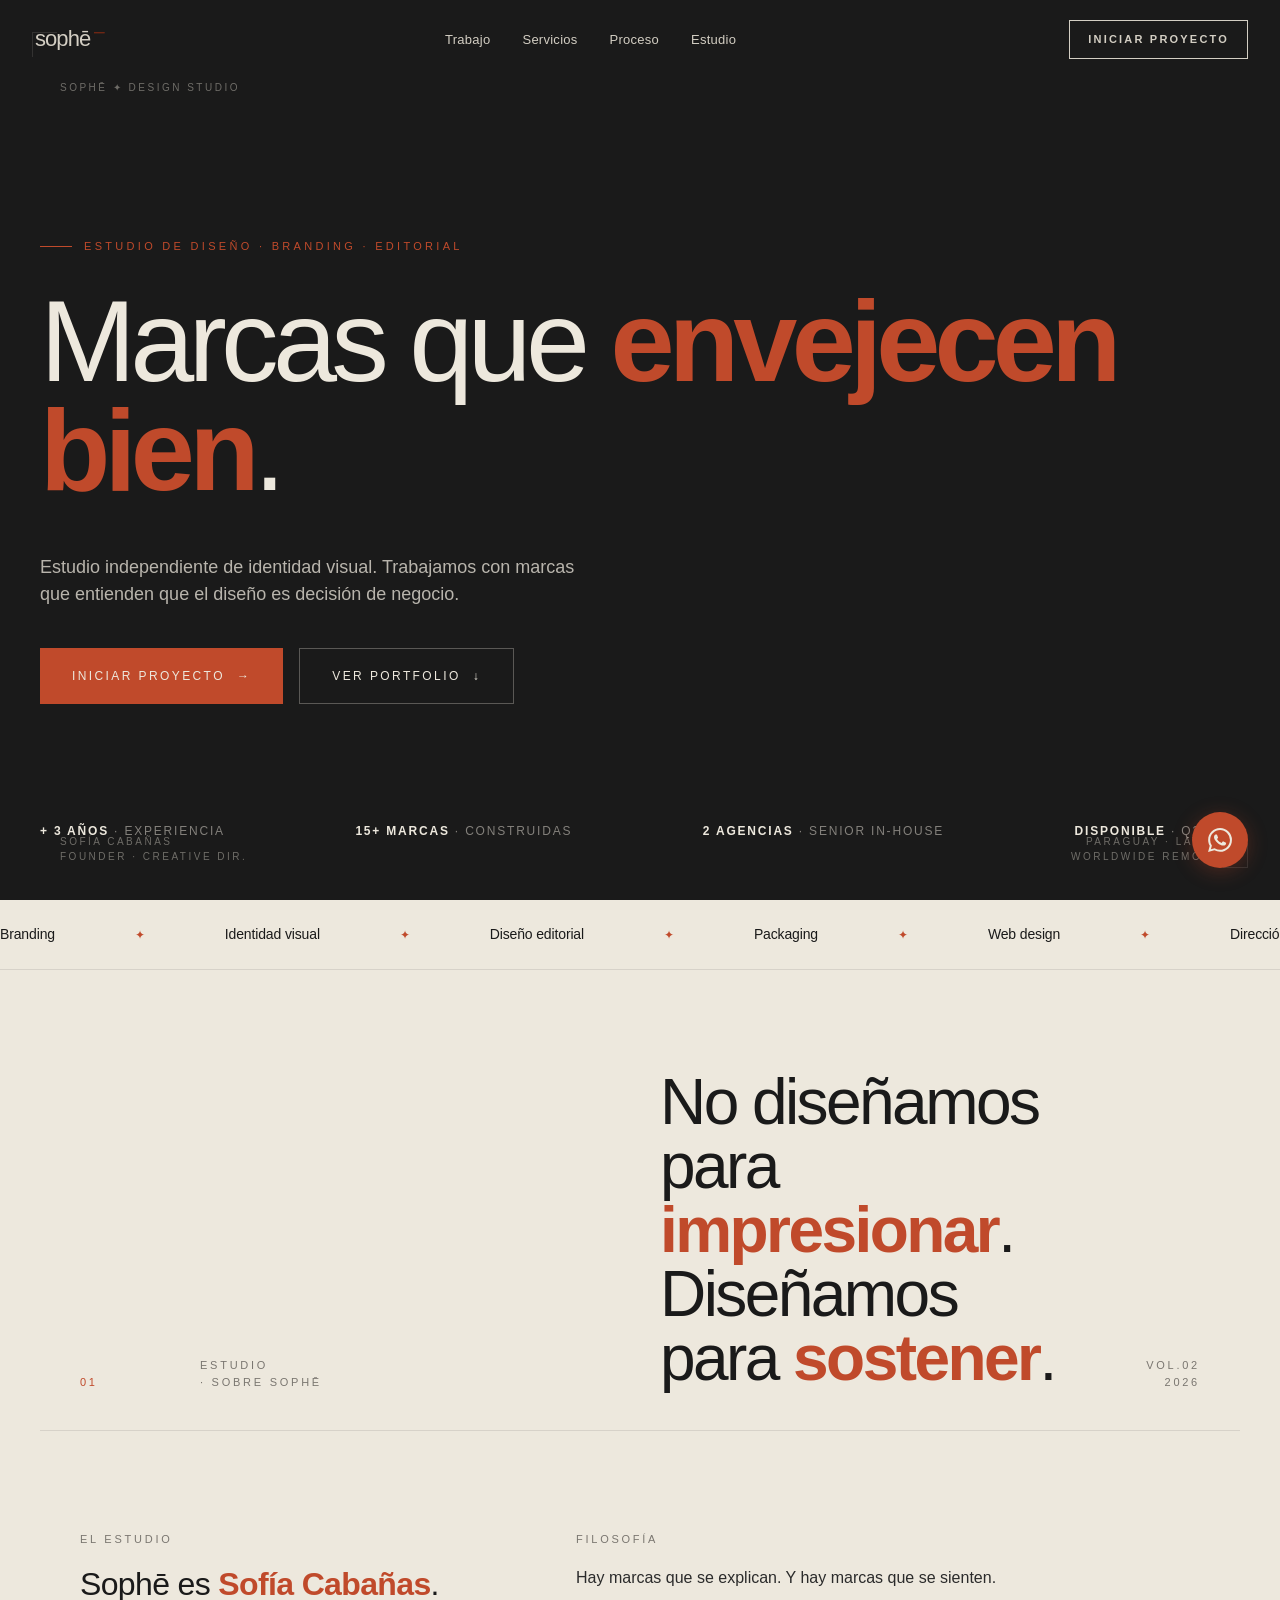
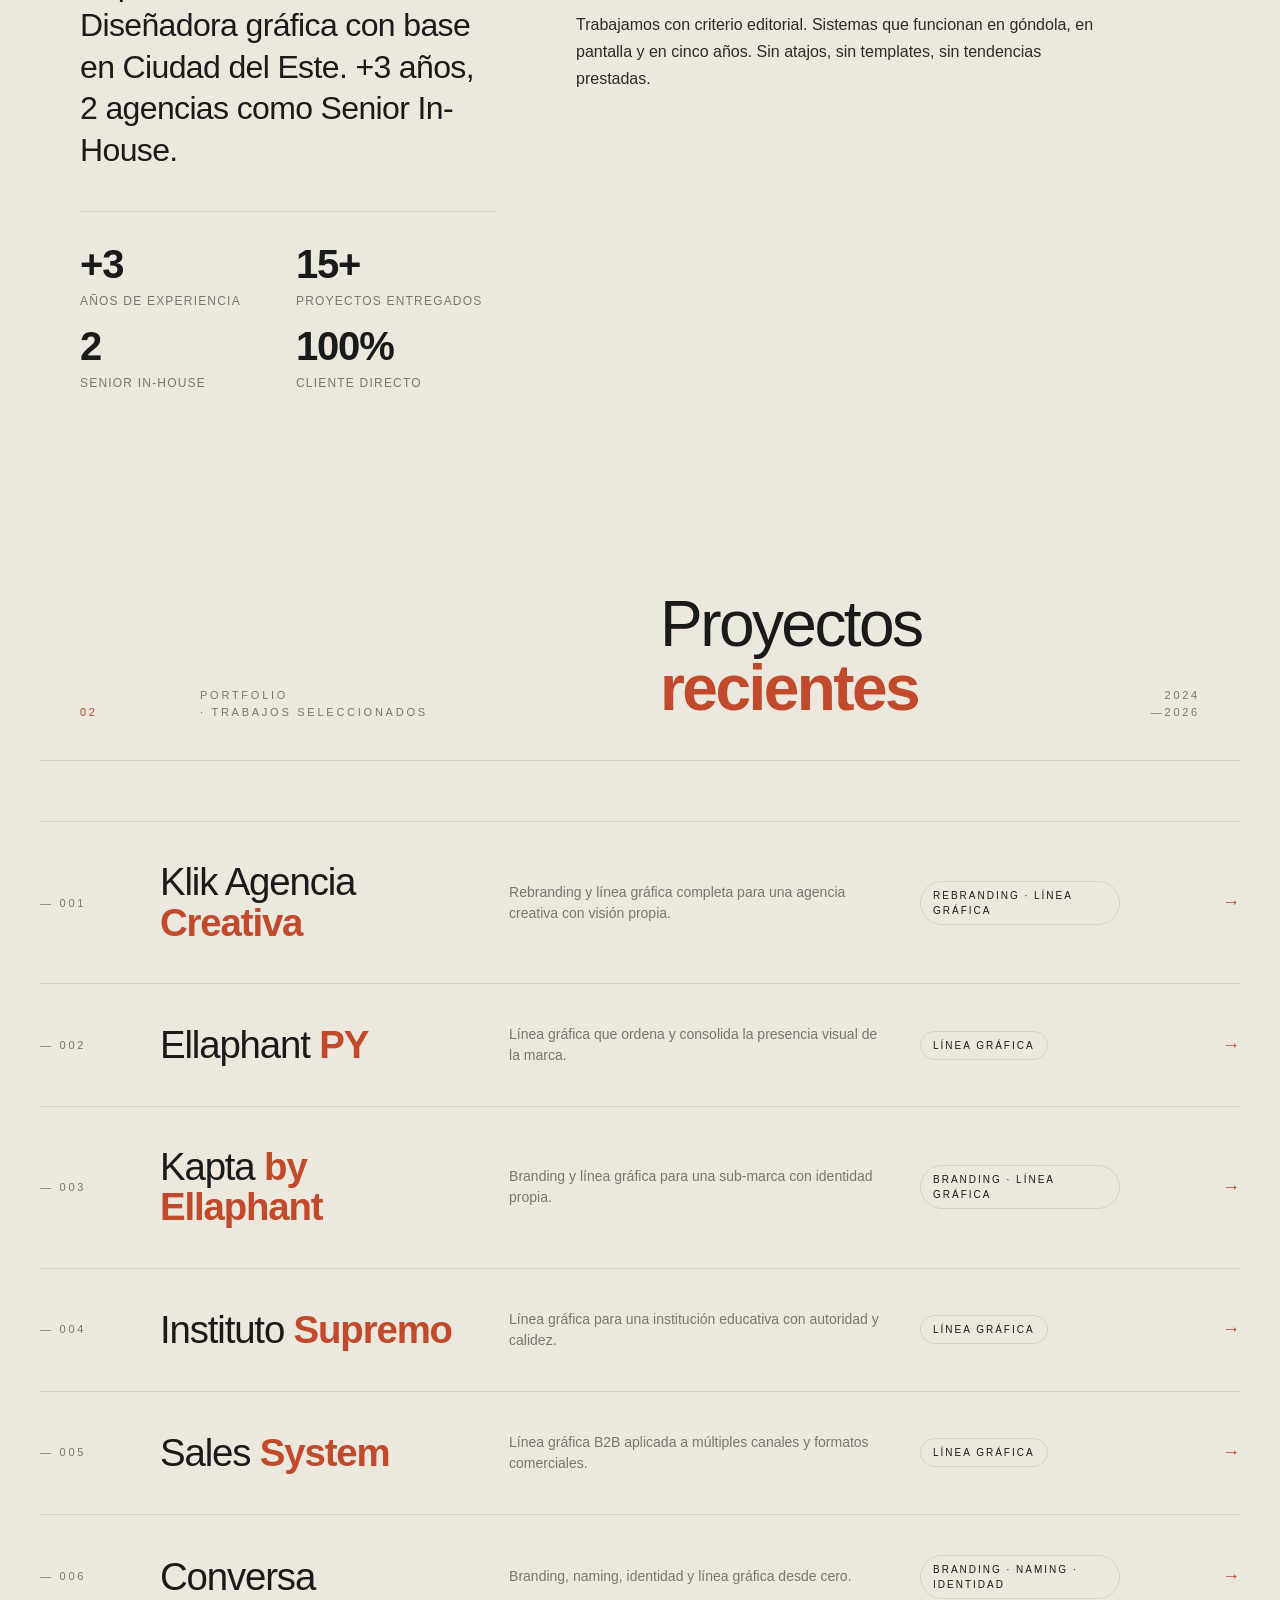
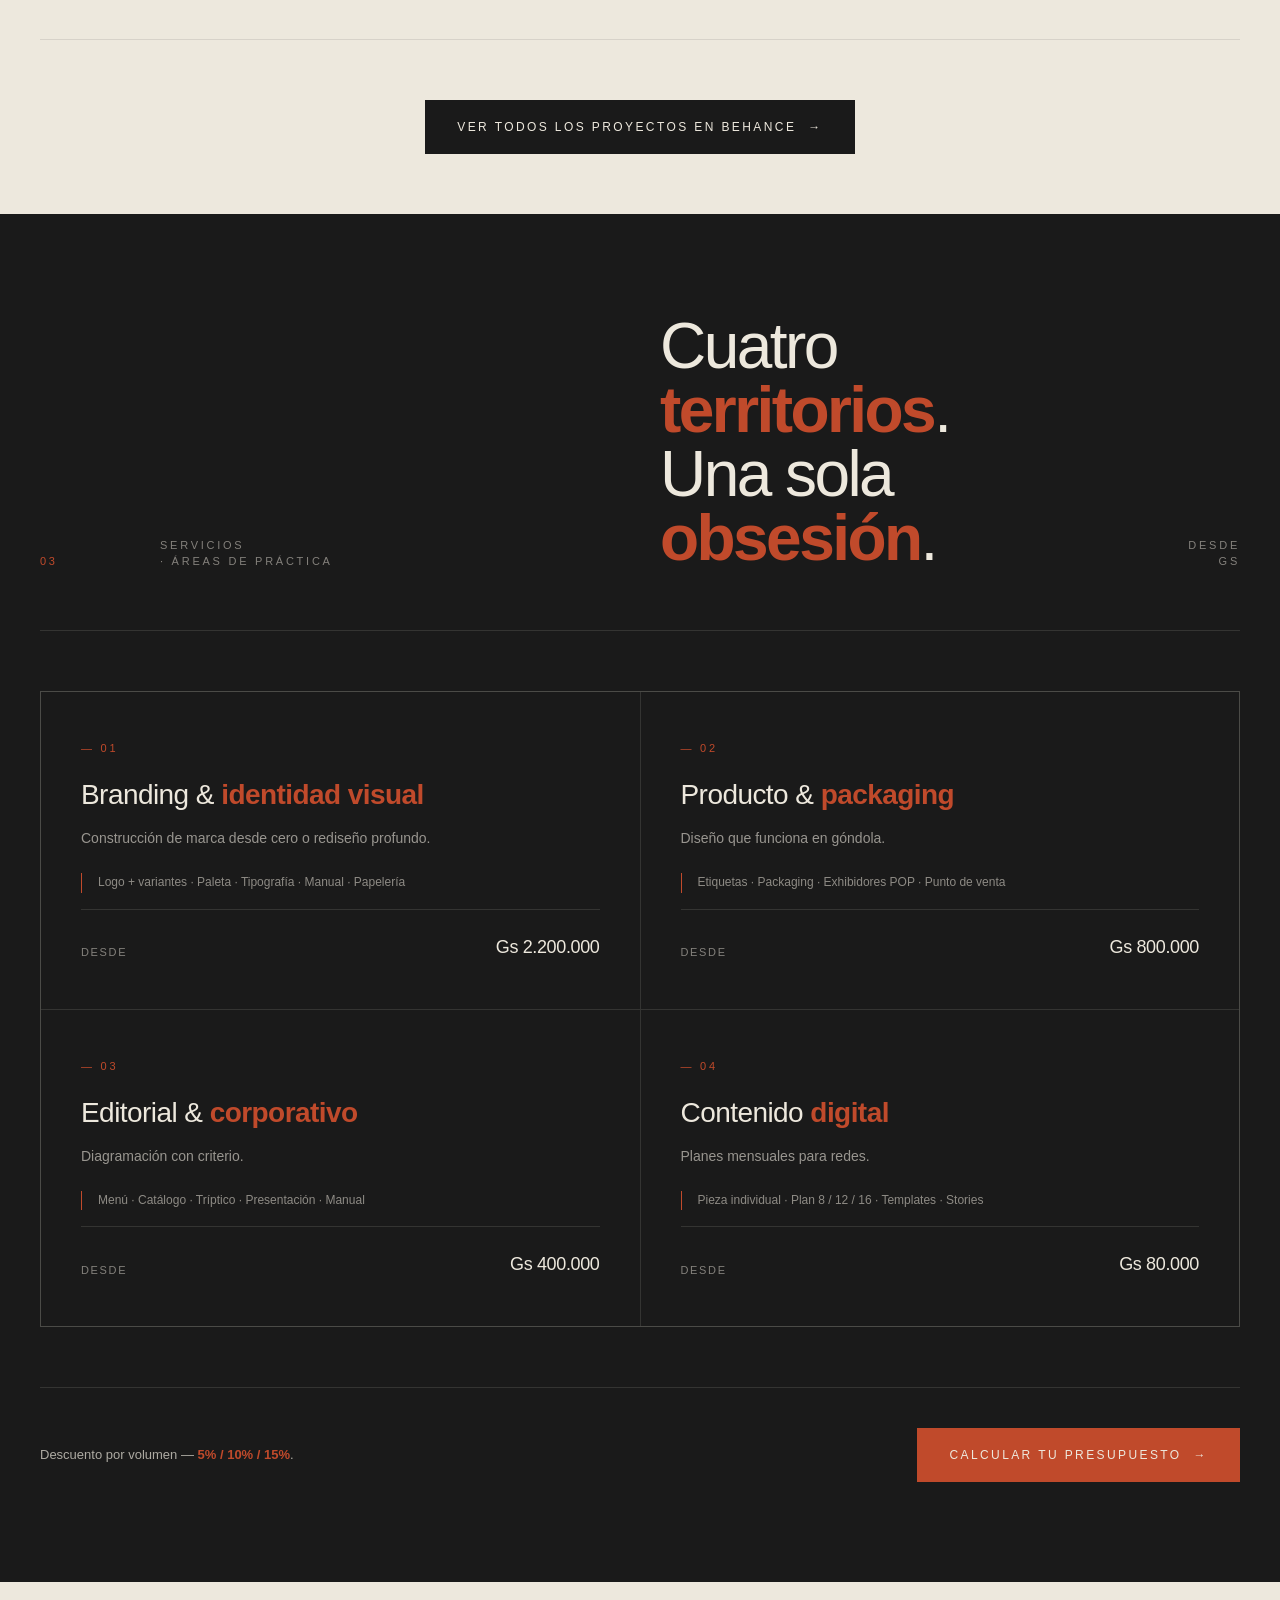
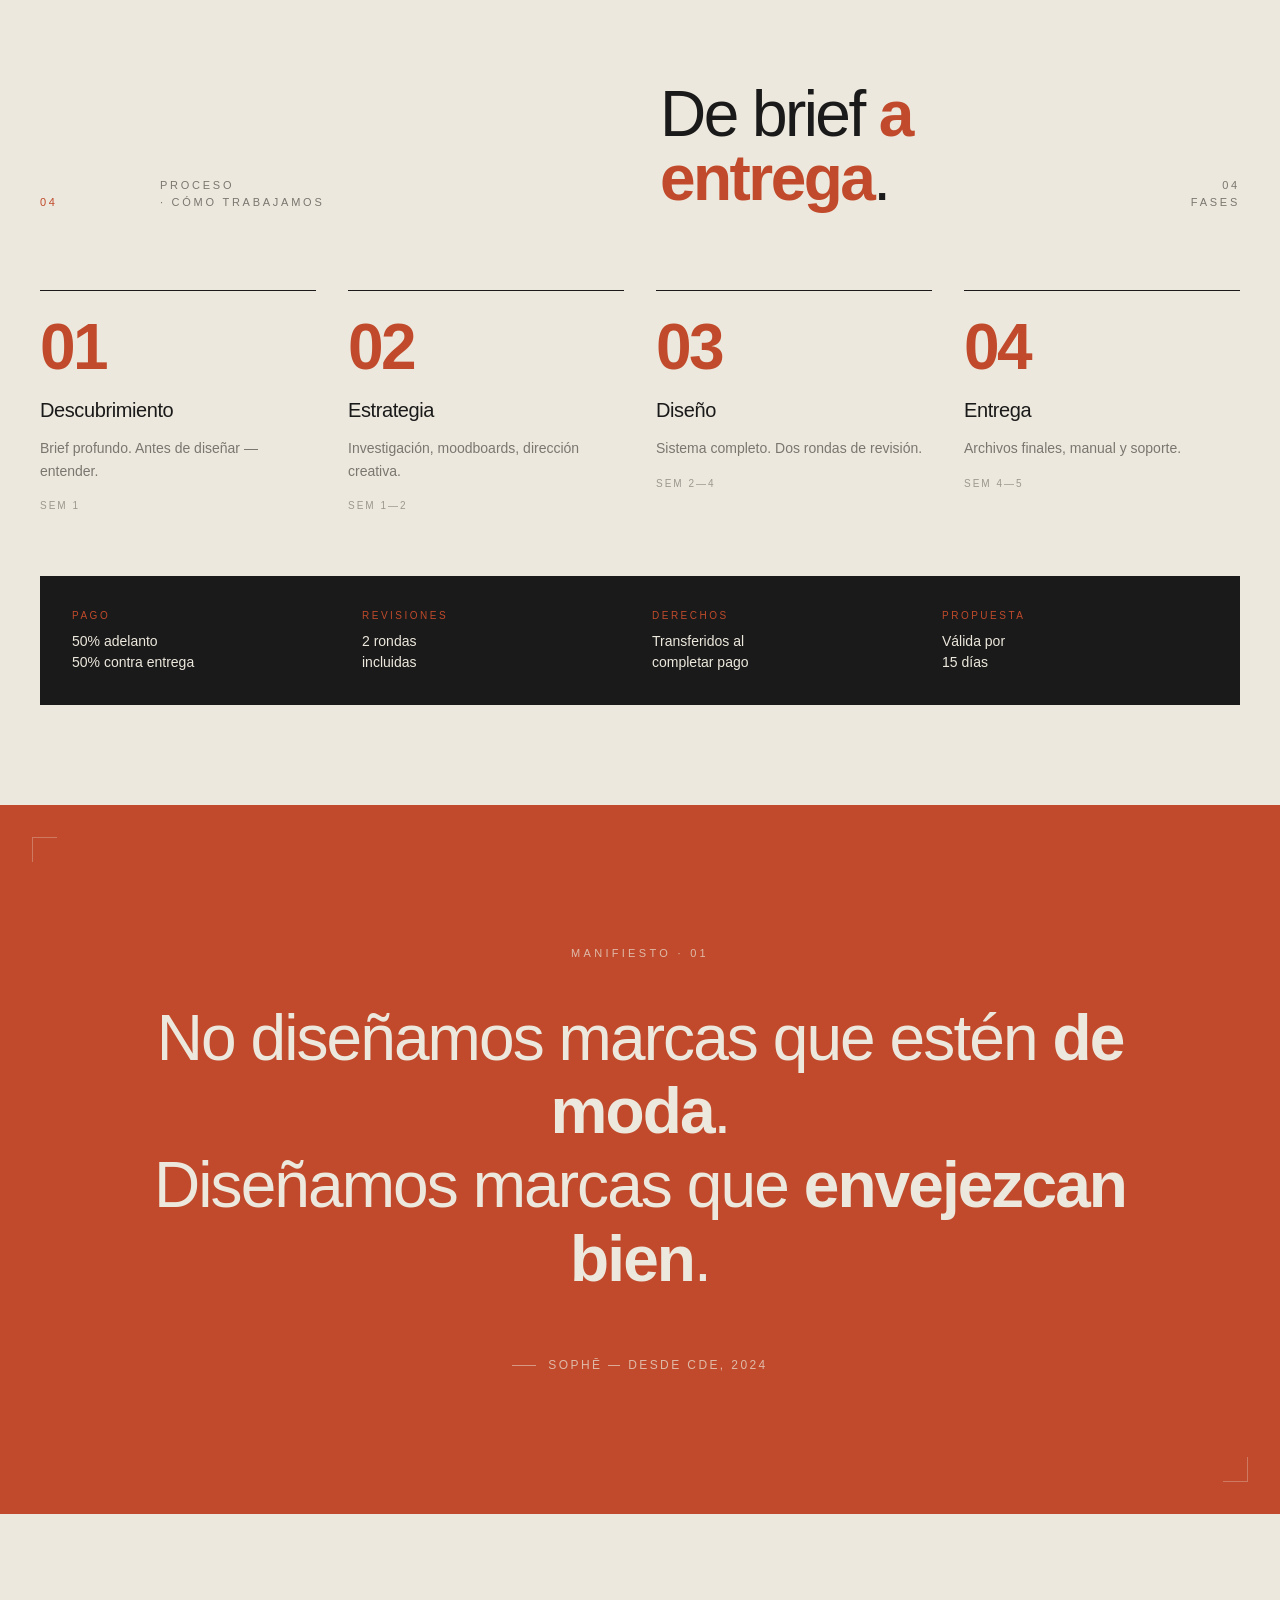
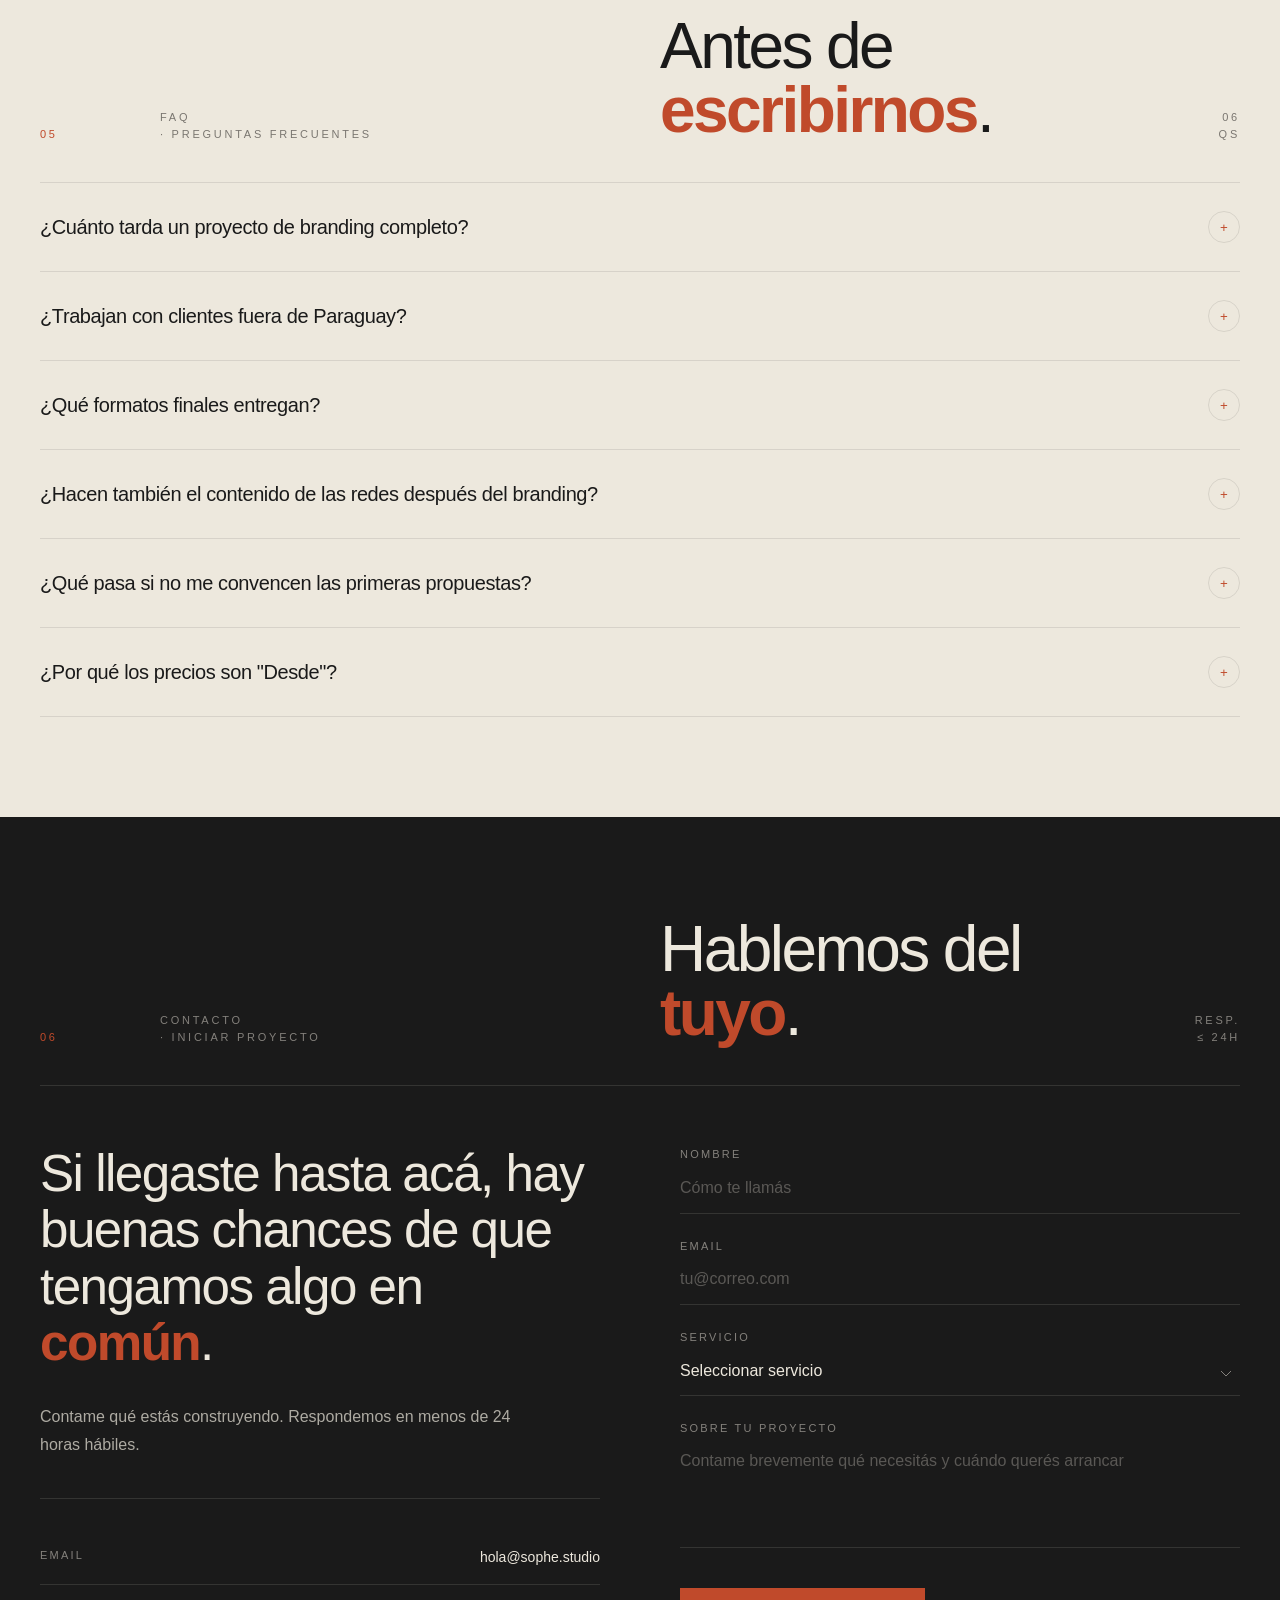
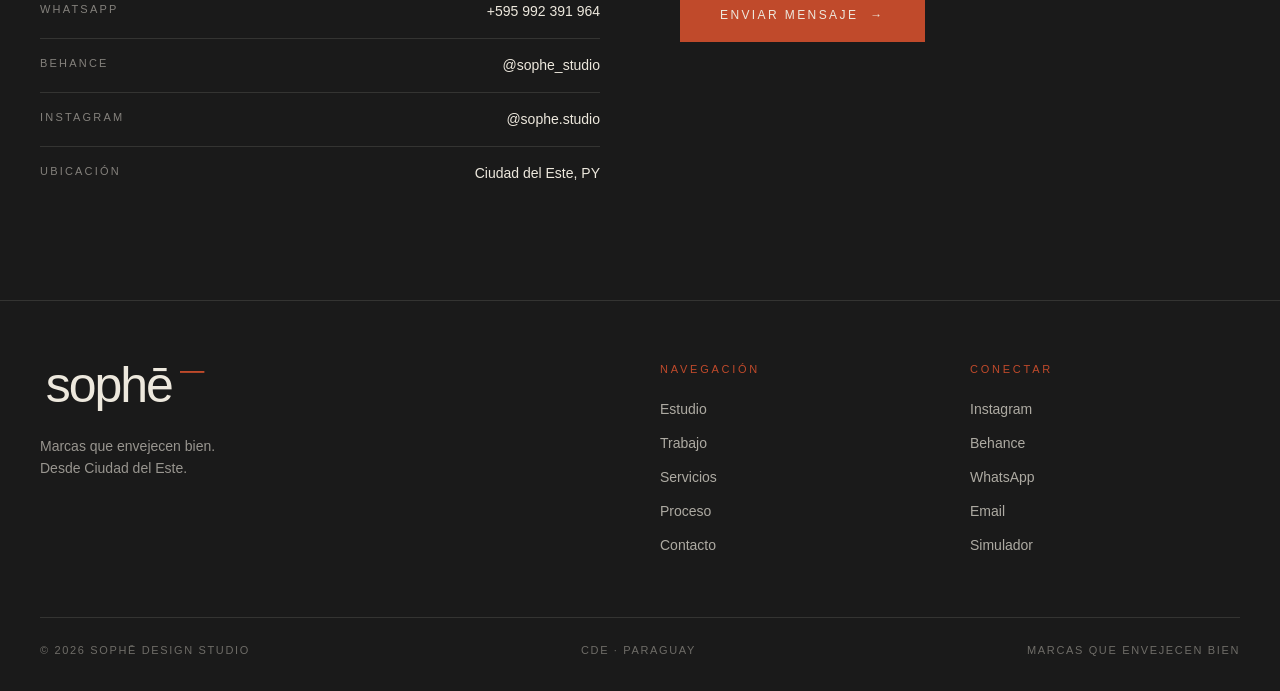
==== commit 7c7825fa: "Add files via upload" ====
--- a/index.html
+++ b/index.html
@@ -3,715 +3,1564 @@
 <head>
 <meta charset="UTF-8">
 <meta name="viewport" content="width=device-width, initial-scale=1.0">
-<title>Sophē Design Studio — Diseño Gráfico & Branding en Ciudad del Este, Paraguay</title>
-<meta name="description" content="Sophē Design Studio: estudio de diseño gráfico y branding en Ciudad del Este, Paraguay. Identidades visuales, diseño web, editorial y social media para marcas con propósito.">
-<meta name="keywords" content="diseño gráfico, branding, identidad visual, diseño web, Ciudad del Este, Paraguay, estudio de diseño, logo, marca, Sophē">
-<meta name="author" content="Sophē Design Studio">
-<meta name="robots" content="index, follow">
-<meta name="google-site-verification" content="kVkTqH4ja-ii_SXEyuO25FD-mQTkexWxr368-GGKyAI">
+<title>Sophē — Diseño que envejece bien</title>
+<meta name="description" content="Estudio de diseño y branding en Ciudad del Este, Paraguay. Identidad visual, web, editorial y dirección creativa para marcas que quieren durar.">
+<meta property="og:title" content="Sophē — Diseño que envejece bien">
+<meta property="og:description" content="Estudio de diseño y branding en CDE. Marcas que duran.">
 <meta property="og:type" content="website">
-<meta property="og:title" content="Sophē Design Studio — Diseño Gráfico & Branding">
-<meta property="og:description" content="Estudio de diseño especializado en identidades visuales que conectan y comunican. Ciudad del Este, Paraguay.">
-<meta property="og:locale" content="es_PY">
-<meta property="og:site_name" content="Sophē Design Studio">
-<meta name="twitter:card" content="summary_large_image">
-<meta name="twitter:title" content="Sophē Design Studio — Diseño Gráfico & Branding">
-<meta name="geo.region" content="PY-10">
-<meta name="geo.placename" content="Ciudad del Este">
-<script type="application/ld+json">{"@context":"https://schema.org","@type":"ProfessionalService","name":"Sophē Design Studio","description":"Estudio de diseño gráfico y branding especializado en identidades visuales para marcas con propósito.","address":{"@type":"PostalAddress","addressLocality":"Ciudad del Este","addressCountry":"PY"},"serviceType":["Diseño Gráfico","Branding","Diseño Web","Diseño Editorial","Social Media"],"sameAs":["https://www.instagram.com/sophe.studio/","https://www.behance.net/sophe_studio"],"email":"sophestudio@gmail.com","telephone":"+595992391964"}</script>
-<link rel="icon" type="image/svg+xml" href="favicon.svg">
-<link rel="icon" type="image/x-icon" href="favicon.ico">
-<link rel="apple-touch-icon" href="apple-touch-icon.png">
-<link href="https://fonts.googleapis.com/css2?family=Cormorant+Garamond:ital,wght@0,300;0,400;0,500;0,600;1,300;1,400;1,500&family=Jost:wght@200;300;400;500;600&family=DM+Sans:ital,wght@0,300;0,400;0,500;0,600;1,300;1,400&display=swap" rel="stylesheet">
+
 <style>
-:root {
-  --warm-black: #2c2926;
-  --cream: #f5f0eb;
-  --sand: #e8dfd6;
-  --terracotta: #c4856a;
-  --sage: #8a9a7b;
-  --deep-olive: #4a5240;
-  --muted-gold: #b8a088;
-  --white: #faf8f6;
-}
-*{margin:0;padding:0;box-sizing:border-box}
-html{scroll-behavior:smooth;font-size:16px}
-body{background:var(--white);color:var(--warm-black);font-family:'DM Sans',sans-serif;font-weight:300;-webkit-font-smoothing:antialiased;overflow-x:hidden}
-
-/* PAGE LOADER */
-.page-loader{position:fixed;inset:0;z-index:10000;background:var(--warm-black);display:flex;flex-direction:column;align-items:center;justify-content:center;gap:24px;animation:loaderFadeOut 0.6s ease 2.4s forwards;pointer-events:none}
-@keyframes loaderFadeOut{to{opacity:0;visibility:hidden}}
-.loader-mark{width:70px;height:70px;border:1px solid rgba(196,133,106,0.4);border-radius:50%;display:flex;align-items:center;justify-content:center;font-family:'Cormorant Garamond',serif;font-style:italic;font-weight:300;font-size:32px;color:var(--cream);animation:loaderMarkIn 0.8s cubic-bezier(0.16,1,0.3,1) forwards,loaderMarkOut 0.5s ease 1s forwards}
-@keyframes loaderMarkIn{from{transform:scale(0);opacity:0}to{transform:scale(1);opacity:1}}
-@keyframes loaderMarkOut{to{transform:scale(0.8);opacity:0}}
-.loader-logo{font-family:'Cormorant Garamond',serif;font-weight:300;font-size:28px;letter-spacing:4px;text-transform:uppercase;color:var(--cream);opacity:0;animation:loaderTextIn 0.6s cubic-bezier(0.16,1,0.3,1) 1.2s forwards}
-.loader-logo .accent{font-style:italic;font-weight:400}
-.loader-line{width:0;height:1px;background:var(--terracotta);opacity:0;animation:loaderLineIn 0.5s cubic-bezier(0.16,1,0.3,1) 1.4s forwards}
-@keyframes loaderLineIn{to{width:50px;opacity:1}}
-.loader-tagline{font-family:'Jost',sans-serif;font-weight:200;font-size:13px;letter-spacing:5px;text-transform:uppercase;color:var(--muted-gold);opacity:0;animation:loaderTextIn 0.5s cubic-bezier(0.16,1,0.3,1) 1.6s forwards}
-@keyframes loaderTextIn{from{opacity:0;transform:translateY(10px)}to{opacity:1;transform:translateY(0)}}
-
-/* WHATSAPP FLOAT */
-.wa-float{position:fixed;bottom:28px;right:28px;width:56px;height:56px;background:#25D366;border-radius:50%;display:flex;align-items:center;justify-content:center;z-index:999;box-shadow:0 4px 16px rgba(37,211,102,0.3);transition:all 0.3s;text-decoration:none;opacity:0;transform:scale(0);animation:waIn 0.4s ease 2.8s forwards}
-.wa-float:hover{transform:scale(1.1);box-shadow:0 6px 24px rgba(37,211,102,0.4)}
-.wa-float svg{width:28px;height:28px;fill:white}
-@keyframes waIn{to{opacity:1;transform:scale(1)}}
-
-/* GRAIN */
-.grain{position:fixed;inset:0;pointer-events:none;z-index:9999;opacity:0.025;background-image:url("data:image/svg+xml,%3Csvg viewBox='0 0 256 256' xmlns='http://www.w3.org/2000/svg'%3E%3Cfilter id='n'%3E%3CfeTurbulence type='fractalNoise' baseFrequency='0.9' numOctaves='4' stitchTiles='stitch'/%3E%3C/filter%3E%3Crect width='100%25' height='100%25' filter='url(%23n)'/%3E%3C/svg%3E")}
-
-/* NAV */
-.nav{position:fixed;top:0;left:0;right:0;z-index:1000;padding:28px 64px;display:flex;justify-content:space-between;align-items:center;background:transparent;transition:all 0.4s}
-.nav.scrolled{background:rgba(250,248,246,0.95);backdrop-filter:blur(12px);padding:18px 64px;box-shadow:0 1px 0 rgba(44,41,38,0.04)}
-.nav-logo{font-family:'Cormorant Garamond',serif;font-weight:300;font-size:18px;letter-spacing:5px;text-transform:uppercase;color:var(--warm-black);text-decoration:none;transition:opacity 0.3s}
-.nav-logo:hover{opacity:0.6}
-.nav-logo .accent{font-style:italic;font-weight:400}
-.nav-menu{display:flex;gap:44px;list-style:none}
-.nav-menu a{font-family:'Jost',sans-serif;font-weight:300;font-size:12px;letter-spacing:3px;text-transform:uppercase;color:var(--warm-black);text-decoration:none;position:relative;transition:color 0.3s}
-.nav-menu a::after{content:'';position:absolute;bottom:-4px;left:0;width:0;height:1px;background:var(--terracotta);transition:width 0.3s}
-.nav-menu a:hover::after{width:100%}
-.nav-menu a:hover{color:var(--terracotta)}
-.nav-cta{font-family:'Jost',sans-serif;font-weight:400;font-size:11px;letter-spacing:3px;text-transform:uppercase;color:var(--white);text-decoration:none;padding:12px 28px;background:var(--warm-black);transition:all 0.3s}
-.nav-cta:hover{background:var(--terracotta)}
-
-/* HAMBURGER */
-.hamburger{display:none;background:none;border:none;cursor:pointer;padding:8px}
-.hamburger span{display:block;width:24px;height:1.5px;background:var(--warm-black);margin:5px 0;transition:all 0.3s}
-
-/* HERO */
-.hero{min-height:100vh;display:flex;align-items:center;justify-content:center;padding:120px 64px 80px;position:relative;overflow:hidden}
-.hero::before{content:'';position:absolute;inset:0;background:radial-gradient(ellipse at 70% 30%,rgba(196,133,106,0.04) 0%,transparent 50%),radial-gradient(ellipse at 20% 80%,rgba(138,154,123,0.03) 0%,transparent 50%)}
-.hero-ghost{position:absolute;font-family:'Cormorant Garamond',serif;font-style:italic;font-weight:300;font-size:min(40vw,500px);color:rgba(44,41,38,0.015);pointer-events:none;user-select:none;right:-5%;top:50%;transform:translateY(-50%)}
-.hero-content{max-width:900px;text-align:center;position:relative;z-index:1}
-.hero-eyebrow{font-family:'Jost',sans-serif;font-weight:200;font-size:13px;letter-spacing:6px;text-transform:uppercase;color:var(--muted-gold);margin-bottom:36px;opacity:0;animation:fadeUp 0.8s ease 0.2s forwards}
-.hero-title{font-family:'Cormorant Garamond',serif;font-weight:300;font-size:clamp(48px,7.5vw,88px);line-height:1.1;letter-spacing:2px;margin-bottom:28px;opacity:0;animation:fadeUp 0.8s ease 0.4s forwards}
-.hero-title .accent{font-style:italic;font-weight:400;color:var(--terracotta)}
-.hero-sub{font-size:20px;line-height:1.8;color:var(--muted-gold);max-width:540px;margin:0 auto 48px;opacity:0;animation:fadeUp 0.8s ease 0.6s forwards}
-.hero-actions{display:flex;gap:16px;justify-content:center;flex-wrap:wrap;opacity:0;animation:fadeUp 0.8s ease 0.8s forwards}
-.btn-primary{font-family:'Jost',sans-serif;font-weight:400;font-size:12px;letter-spacing:3px;text-transform:uppercase;color:var(--white);text-decoration:none;padding:18px 48px;background:var(--warm-black);transition:all 0.4s;border:1px solid var(--warm-black)}
-.btn-primary:hover{background:var(--terracotta);border-color:var(--terracotta)}
-.btn-secondary{font-family:'Jost',sans-serif;font-weight:300;font-size:12px;letter-spacing:3px;text-transform:uppercase;color:var(--warm-black);text-decoration:none;padding:18px 48px;border:1px solid rgba(44,41,38,0.2);transition:all 0.4s}
-.btn-secondary:hover{border-color:var(--terracotta);color:var(--terracotta)}
-.hero-scroll{position:absolute;bottom:40px;left:50%;transform:translateX(-50%);display:flex;flex-direction:column;align-items:center;gap:8px;opacity:0;animation:fadeUp 0.8s ease 1.2s forwards}
-.hero-scroll span{font-family:'Jost',sans-serif;font-weight:200;font-size:9px;letter-spacing:4px;text-transform:uppercase;color:var(--muted-gold)}
-.scroll-line{width:1px;height:40px;background:linear-gradient(to bottom,var(--muted-gold),transparent);animation:scrollPulse 2s ease infinite}
-@keyframes scrollPulse{0%,100%{opacity:0.3}50%{opacity:0.8}}
-@keyframes fadeUp{from{opacity:0;transform:translateY(20px)}to{opacity:1;transform:translateY(0)}}
-
-/* SECTION COMMON */
-.section{padding:140px 64px;position:relative}
-.section-header{max-width:1100px;margin:0 auto 72px;text-align:center}
-.section-eyebrow{font-family:'Jost',sans-serif;font-weight:300;font-size:12px;letter-spacing:6px;text-transform:uppercase;color:var(--terracotta);margin-bottom:20px}
-.section-title{font-family:'Cormorant Garamond',serif;font-weight:300;font-size:clamp(36px,5vw,56px);line-height:1.2;margin-bottom:20px}
-.section-title .accent{font-style:italic;font-weight:400;color:var(--terracotta)}
-.section-desc{font-size:18px;line-height:1.8;color:var(--muted-gold);max-width:620px;margin:0 auto}
-
-/* ABOUT */
-.about{background:var(--cream)}
-.about-content{max-width:1100px;margin:0 auto;display:grid;grid-template-columns:1fr 1fr;gap:80px;align-items:center}
-.about-image{aspect-ratio:4/5;background:var(--sand);border-radius:2px;position:relative;overflow:hidden;background-image:url('sofia-portrait.jpg');background-size:cover;background-position:center top}
-.about-text p{font-size:17px;line-height:1.9;color:var(--warm-black);margin-bottom:24px}
-.about-sig{margin-top:40px;padding-top:40px;border-top:1px solid rgba(44,41,38,0.1)}
-.sig-name{font-family:'Cormorant Garamond',serif;font-weight:400;font-size:24px;letter-spacing:1px;margin-bottom:4px}
-.sig-role{font-family:'Jost',sans-serif;font-weight:300;font-size:12px;letter-spacing:3px;text-transform:uppercase;color:var(--terracotta)}
-
-/* SERVICES */
-.services{background:var(--white)}
-.services-grid{max-width:1100px;margin:0 auto;display:grid;grid-template-columns:repeat(2,1fr);gap:1px;background:rgba(44,41,38,0.06);border:1px solid rgba(44,41,38,0.06)}
-.svc-card{background:var(--white);padding:56px 48px;position:relative;transition:all 0.4s;cursor:default}
-.svc-card:hover{background:var(--cream)}
-.svc-num{font-family:'Cormorant Garamond',serif;font-style:italic;font-size:36px;color:var(--terracotta);opacity:0.35;margin-bottom:20px}
-.svc-name{font-family:'Jost',sans-serif;font-weight:400;font-size:20px;letter-spacing:1px;margin-bottom:16px}
-.svc-desc{font-size:16px;line-height:1.8;color:var(--muted-gold)}
-.svc-desde{margin-top:20px;font-family:'Cormorant Garamond',serif;font-size:24px;color:var(--warm-black)}
-.svc-desde small{font-family:'Jost',sans-serif;font-weight:200;font-size:11px;letter-spacing:2px;text-transform:uppercase;color:var(--muted-gold);margin-right:6px}
-.svc-desde{margin-top:16px;font-family:'Cormorant Garamond',serif;font-size:20px;color:var(--warm-black)}
-.svc-desde small{font-family:'Jost',sans-serif;font-weight:200;font-size:9px;letter-spacing:2px;text-transform:uppercase;color:var(--muted-gold);margin-right:6px}
-.svc-card.span-2{grid-column:span 2}
-
-/* MINI SIMULATOR PREVIEW */
-.sim-preview{background:var(--warm-black);position:relative;overflow:hidden}
-.sim-preview::before{content:'';position:absolute;inset:0;background:radial-gradient(ellipse at 20% 30%,rgba(196,133,106,0.06) 0%,transparent 50%),radial-gradient(ellipse at 80% 70%,rgba(138,154,123,0.04) 0%,transparent 50%)}
-.sim-inner{max-width:1100px;margin:0 auto;position:relative;z-index:1;display:grid;grid-template-columns:1fr 1fr;gap:80px;align-items:center}
-.sim-text .section-eyebrow{color:var(--terracotta)}
-.sim-text .section-title{color:var(--cream)}
-.sim-text .section-desc{color:var(--muted-gold);text-align:left;margin:0 0 36px}
-.sim-text .btn-sim{display:inline-flex;align-items:center;gap:10px;font-family:'Jost',sans-serif;font-weight:400;font-size:10px;letter-spacing:3px;text-transform:uppercase;color:var(--warm-black);background:var(--terracotta);text-decoration:none;padding:16px 40px;transition:all 0.4s}
-.sim-text .btn-sim:hover{background:#b5775d;transform:translateY(-2px);box-shadow:0 8px 24px rgba(196,133,106,0.3)}
-.sim-cards{display:flex;flex-direction:column;gap:12px}
-.sim-card{background:rgba(58,53,48,0.4);border:1px solid rgba(184,160,136,0.08);border-radius:12px;padding:20px 24px;display:flex;justify-content:space-between;align-items:center;transition:all 0.3s}
-.sim-card:hover{border-color:rgba(196,133,106,0.2);transform:translateX(4px)}
-.sim-card-name{font-family:'Cormorant Garamond',serif;font-weight:400;font-size:20px;color:var(--cream)}
-.sim-card-sub{font-size:12px;color:var(--muted-gold);margin-top:2px}
-.sim-card-price{text-align:right}
-.sim-card-desde{font-family:'Jost',sans-serif;font-weight:200;font-size:9px;letter-spacing:3px;text-transform:uppercase;color:var(--muted-gold)}
-.sim-card-amount{font-family:'Cormorant Garamond',serif;font-size:22px;color:var(--cream)}
-.sim-card-amount .cur{font-size:14px;color:var(--muted-gold)}
-
-/* WORK */
-.work{background:var(--white)}
-.work-grid{max-width:1400px;margin:0 auto;display:grid;grid-template-columns:repeat(2,1fr);gap:3px}
-.work-item{aspect-ratio:16/10;position:relative;overflow:hidden;cursor:pointer;display:flex;align-items:center;justify-content:center;transition:transform 0.5s,box-shadow 0.5s;border-radius:4px}
-.work-item:hover{transform:scale(1.02);box-shadow:0 12px 40px rgba(0,0,0,0.15)}
-.work-item-content{text-align:center;position:relative;z-index:1}
-.work-item-title{font-family:'Cormorant Garamond',serif;font-weight:400;font-size:32px;color:var(--cream);margin-bottom:8px}
-.work-item-cat{font-family:'Jost',sans-serif;font-weight:200;font-size:12px;letter-spacing:4px;text-transform:uppercase;color:rgba(245,240,235,0.5)}
-.work-full{grid-column:1/-1}
-
-/* APPROACH */
-.approach{background:var(--warm-black);color:var(--cream)}
-.approach::before{content:'';position:absolute;inset:0;background:radial-gradient(ellipse at 50% 50%,rgba(196,133,106,0.04) 0%,transparent 60%)}
-.approach-grid{max-width:1100px;margin:0 auto;display:grid;grid-template-columns:repeat(3,1fr);gap:1px;background:rgba(184,160,136,0.06);position:relative;z-index:1}
-.approach-item{background:var(--warm-black);padding:56px 44px;text-align:center;transition:background 0.4s}
-.approach-item:hover{background:rgba(58,53,48,0.4)}
-.approach-num{font-family:'Cormorant Garamond',serif;font-style:italic;font-size:52px;color:var(--terracotta);opacity:0.3;margin-bottom:20px}
-.approach-name{font-family:'Jost',sans-serif;font-weight:400;font-size:18px;letter-spacing:2px;text-transform:uppercase;margin-bottom:16px}
-.approach-desc{font-size:16px;line-height:1.8;color:var(--muted-gold)}
-
-/* CONTACT */
-.contact{background:var(--cream);text-align:center}
-.contact-content{max-width:700px;margin:0 auto}
-.contact-title{font-family:'Cormorant Garamond',serif;font-weight:300;font-size:clamp(36px,5vw,56px);line-height:1.2;margin-bottom:20px}
-.contact-title .accent{font-style:italic;font-weight:400;color:var(--terracotta)}
-.contact-desc{font-size:18px;line-height:1.8;color:var(--muted-gold);margin-bottom:40px}
-.contact-email{font-family:'Cormorant Garamond',serif;font-weight:400;font-size:clamp(24px,4vw,36px);color:var(--warm-black);text-decoration:none;position:relative;transition:color 0.3s}
-.contact-email:hover{color:var(--terracotta)}
-.contact-email::after{content:'';position:absolute;bottom:-4px;left:0;right:0;height:1px;background:var(--terracotta);transform:scaleX(0);transition:transform 0.4s}
-.contact-email:hover::after{transform:scaleX(1)}
-.contact-links{display:flex;gap:40px;justify-content:center;margin-top:40px}
-.contact-link{text-decoration:none}
-.contact-link-label{font-family:'Jost',sans-serif;font-weight:300;font-size:9px;letter-spacing:3px;text-transform:uppercase;color:var(--muted-gold);margin-bottom:4px}
-.contact-link-value{font-size:14px;color:var(--warm-black);transition:color 0.3s}
-.contact-link:hover .contact-link-value{color:var(--terracotta)}
-
-/* CONTACT FORM */
-.contact-form{max-width:600px;margin:0 auto;text-align:left}
-.form-row{display:grid;grid-template-columns:1fr 1fr;gap:20px}
-.form-group{margin-bottom:20px}
-.form-group label{display:block;font-family:'Jost',sans-serif;font-weight:300;font-size:12px;letter-spacing:3px;text-transform:uppercase;color:var(--muted-gold);margin-bottom:8px}
-.form-input,.form-textarea{width:100%;padding:16px 20px;background:var(--white);border:1px solid var(--sand);border-radius:4px;color:var(--warm-black);font-family:'DM Sans',sans-serif;font-weight:300;font-size:16px;transition:border-color 0.3s;outline:none}
-.form-input:focus,.form-textarea:focus{border-color:var(--terracotta)}
-.form-input::placeholder,.form-textarea::placeholder{color:var(--muted-gold);opacity:0.5}
-.form-textarea{height:120px;resize:none}
-.submit-btn{display:block;width:100%;padding:18px;background:var(--warm-black);border:none;font-family:'Jost',sans-serif;font-weight:400;font-size:12px;letter-spacing:4px;text-transform:uppercase;color:var(--white);cursor:pointer;transition:all 0.4s;margin-top:8px}
-.submit-btn:hover{background:var(--terracotta)}
-.form-success{display:none;text-align:center;padding:60px 0}
-.form-success.show{display:block;animation:fadeUp 0.6s ease}
-.form-success-icon{font-size:48px;color:var(--terracotta);margin-bottom:16px}
-.form-success-text{font-family:'Cormorant Garamond',serif;font-weight:400;font-size:32px;margin-bottom:8px}
-.form-success-sub{font-size:16px;color:var(--muted-gold)}
-@media(max-width:768px){.form-row{grid-template-columns:1fr}}
-
-/* FOOTER */
-.footer{background:var(--warm-black);color:var(--cream);padding:80px 64px 32px}
-.footer-main{max-width:1100px;margin:0 auto;display:grid;grid-template-columns:2fr 1fr 1fr;gap:64px;margin-bottom:64px}
-.footer-logo-text{font-family:'Cormorant Garamond',serif;font-weight:300;font-size:20px;letter-spacing:5px;text-transform:uppercase;margin-bottom:16px}
-.footer-logo-text .accent{font-style:italic;font-weight:400}
-.footer-brand-desc{font-size:14px;line-height:1.7;color:var(--muted-gold);max-width:320px}
-.footer-col-title{font-family:'Jost',sans-serif;font-weight:300;font-size:9px;letter-spacing:4px;text-transform:uppercase;color:var(--muted-gold);margin-bottom:20px}
-.footer-links{list-style:none}
-.footer-links li{margin-bottom:12px}
-.footer-links a{font-size:14px;color:rgba(245,240,235,0.5);text-decoration:none;transition:color 0.3s}
-.footer-links a:hover{color:var(--terracotta)}
-.footer-bottom{max-width:1100px;margin:0 auto;padding-top:32px;border-top:1px solid rgba(184,160,136,0.08);display:flex;justify-content:space-between;font-size:12px;color:rgba(184,160,136,0.3)}
-
-/* FAQ */
-.faq{background:var(--white)}
-.faq-list{max-width:800px;margin:0 auto}
-.faq-item{border-bottom:1px solid rgba(44,41,38,0.06)}
-.faq-question{padding:28px 0;cursor:pointer;display:flex;justify-content:space-between;align-items:center;transition:color 0.3s}
-.faq-question:hover{color:var(--terracotta)}
-.faq-question-text{font-family:'Cormorant Garamond',serif;font-weight:400;font-size:26px}
-.faq-icon{font-family:'Jost',sans-serif;font-weight:200;font-size:28px;color:var(--terracotta);transition:transform 0.3s;flex-shrink:0;margin-left:16px}
-.faq-item.open .faq-icon{transform:rotate(45deg)}
-.faq-answer{max-height:0;overflow:hidden;transition:max-height 0.4s ease}
-.faq-item.open .faq-answer{max-height:200px}
-.faq-answer-text{padding:0 0 28px;font-size:17px;line-height:1.8;color:var(--muted-gold)}
-
-/* RESPONSIVE */
-@media(max-width:1024px){
-  .nav,.section{padding-left:40px;padding-right:40px}
-  .hero{padding:100px 40px 60px}
-  .about-content,.sim-inner{grid-template-columns:1fr;gap:48px}
-  .services-grid{grid-template-columns:1fr}
-  .svc-card.span-2{grid-column:span 1}
-  .work-grid{grid-template-columns:1fr}
-  .approach-grid{grid-template-columns:1fr;gap:1px}
-  .footer-main{grid-template-columns:1fr;gap:40px}
-  .contact-links{flex-direction:column;gap:24px}
-}
-@media(max-width:768px){
-  .nav{padding:20px 24px}
-  .nav.scrolled{padding:16px 24px}
-  .nav-menu,.nav-cta{display:none}
-  .hamburger{display:block}
-  .section{padding:80px 24px}
-  .hero{padding:80px 24px 40px}
-  .hero-actions{flex-direction:column;align-items:center}
-  .footer{padding:60px 24px 24px}
-  .footer-bottom{flex-direction:column;gap:12px;text-align:center}
-}
-
-/* SCROLL ANIMATIONS */
-.fade-in{opacity:0;transform:translateY(30px);transition:opacity 0.8s ease,transform 0.8s ease}
-.fade-in.visible{opacity:1;transform:translateY(0)}
+  @font-face {
+    font-family: 'Switzer';
+    src: url('Switzer-Regular.woff2') format('woff2');
+    font-weight: 400;
+    font-style: normal;
+    font-display: swap;
+  }
+  @font-face {
+    font-family: 'Switzer';
+    src: url('Switzer-Medium.woff2') format('woff2');
+    font-weight: 500;
+    font-style: normal;
+    font-display: swap;
+  }
+  @font-face {
+    font-family: 'Switzer';
+    src: url('Switzer-Italic.woff2') format('woff2');
+    font-weight: 400;
+    font-style: italic;
+    font-display: swap;
+  }
+  @font-face {
+    font-family: 'Switzer';
+    src: url('Switzer-Bold.woff2') format('woff2');
+    font-weight: 700;
+    font-style: normal;
+    font-display: swap;
+  }
+
+  :root {
+    --ink: #1A1A1A;
+    --ink-soft: #2B2B2B;
+    --bone: #EDE8DD;
+    --bone-soft: #E5DFD2;
+    --clay: #C04A2B;
+    --clay-soft: #A53D22;
+    --mute: #7A7670;
+    --mute-soft: #9C988F;
+    --line: rgba(26,26,26,0.1);
+    --line-on-ink: rgba(237,232,221,0.12);
+  }
+
+  * { margin: 0; padding: 0; box-sizing: border-box; }
+  html { scroll-behavior: smooth; }
+  body {
+    background: var(--bone);
+    color: var(--ink);
+    font-family: 'Switzer', sans-serif;
+    font-weight: 400;
+    line-height: 1.5;
+    font-size: 16px;
+    overflow-x: hidden;
+    -webkit-font-smoothing: antialiased;
+    -moz-osx-font-smoothing: grayscale;
+  }
+
+  ::selection { background: var(--clay); color: var(--bone); }
+
+  /* ============ NAV ============ */
+  nav {
+    position: fixed;
+    top: 0; left: 0; right: 0;
+    z-index: 100;
+    padding: 20px 32px;
+    display: flex;
+    justify-content: space-between;
+    align-items: center;
+    mix-blend-mode: difference;
+    color: var(--bone);
+  }
+  nav .logo {
+    font-weight: 500;
+    font-size: 20px;
+    letter-spacing: -0.04em;
+    text-transform: lowercase;
+    text-decoration: none;
+    color: var(--bone);
+    display: inline-flex;
+    align-items: center;
+  }
+  nav .logo svg { display: block; }
+  nav ul {
+    display: flex;
+    gap: 32px;
+    list-style: none;
+    font-size: 13px;
+    letter-spacing: 0.02em;
+    font-weight: 500;
+  }
+  nav ul a {
+    color: var(--bone);
+    text-decoration: none;
+    transition: opacity 0.2s;
+  }
+  nav ul a:hover { opacity: 0.6; }
+  nav .nav-cta {
+    font-size: 11px;
+    letter-spacing: 0.2em;
+    text-transform: uppercase;
+    font-weight: 700;
+    padding: 10px 18px;
+    border: 1px solid var(--bone);
+    text-decoration: none;
+    color: var(--bone);
+    transition: background 0.3s, color 0.3s;
+  }
+  nav .nav-cta:hover { background: var(--bone); color: var(--ink); }
+
+  @media (max-width: 768px) {
+    nav { padding: 16px 20px; }
+    nav ul { display: none; }
+  }
+
+  /* ============ HERO ============ */
+  .hero {
+    min-height: 100vh;
+    background: var(--ink);
+    color: var(--bone);
+    padding: 120px 40px 60px;
+    display: flex;
+    flex-direction: column;
+    justify-content: space-between;
+    position: relative;
+    overflow: hidden;
+  }
+  .hero::before {
+    content: '';
+    position: absolute;
+    top: 32px; left: 32px;
+    width: 24px; height: 24px;
+    border-top: 1px solid var(--line-on-ink);
+    border-left: 1px solid var(--line-on-ink);
+    pointer-events: none;
+  }
+  .hero::after {
+    content: '';
+    position: absolute;
+    bottom: 32px; right: 32px;
+    width: 24px; height: 24px;
+    border-bottom: 1px solid var(--line-on-ink);
+    border-right: 1px solid var(--line-on-ink);
+    pointer-events: none;
+  }
+  .hero-frame {
+    position: absolute;
+    font-size: 10px;
+    letter-spacing: 0.25em;
+    text-transform: uppercase;
+    font-weight: 500;
+    color: rgba(237,232,221,0.4);
+  }
+  .hero-frame.tl { top: 80px; left: 60px; }
+  .hero-frame.tr { top: 80px; right: 60px; text-align: right; }
+  .hero-frame.bl { bottom: 36px; left: 60px; }
+  .hero-frame.br { bottom: 36px; right: 60px; text-align: right; }
+
+  .hero-meta {
+    display: flex;
+    justify-content: space-between;
+    align-items: flex-end;
+    font-size: 12px;
+    letter-spacing: 0.15em;
+    text-transform: uppercase;
+    color: rgba(237,232,221,0.5);
+    font-weight: 500;
+    margin-top: auto;
+  }
+  .hero-meta-item strong { color: var(--bone); font-weight: 700; }
+
+  .hero-content {
+    max-width: 1200px;
+    margin: 0 auto;
+    width: 100%;
+    flex: 1;
+    display: flex;
+    flex-direction: column;
+    justify-content: center;
+    padding: 60px 0;
+  }
+  .hero-eyebrow {
+    font-size: 11px;
+    letter-spacing: 0.3em;
+    color: var(--clay);
+    text-transform: uppercase;
+    font-weight: 500;
+    margin-bottom: 32px;
+    display: flex;
+    align-items: center;
+    gap: 12px;
+  }
+  .hero-eyebrow::before {
+    content: '';
+    width: 32px;
+    height: 1px;
+    background: var(--clay);
+    display: inline-block;
+  }
+  .hero h1 {
+    font-weight: 500;
+    font-size: clamp(48px, 9vw, 156px);
+    line-height: 0.95;
+    letter-spacing: -0.05em;
+    margin-bottom: 48px;
+  }
+  .hero h1 em {
+    font-style: normal;
+    font-weight: 700;
+    color: var(--clay);
+  }
+  .hero-sub {
+    max-width: 540px;
+    font-size: 18px;
+    line-height: 1.5;
+    color: rgba(237,232,221,0.75);
+    margin-bottom: 40px;
+  }
+  .hero-cta-row {
+    display: flex;
+    gap: 16px;
+    flex-wrap: wrap;
+  }
+  .btn-primary, .btn-secondary {
+    font-size: 12px;
+    letter-spacing: 0.2em;
+    text-transform: uppercase;
+    font-weight: 500;
+    padding: 18px 32px;
+    text-decoration: none;
+    transition: all 0.3s;
+    display: inline-flex;
+    align-items: center;
+    gap: 12px;
+  }
+  .btn-primary {
+    background: var(--clay);
+    color: var(--bone);
+  }
+  .btn-primary:hover { background: var(--clay-soft); }
+  .btn-secondary {
+    border: 1px solid rgba(237,232,221,0.3);
+    color: var(--bone);
+  }
+  .btn-secondary:hover { border-color: var(--bone); }
+  .arrow {
+    transition: transform 0.3s;
+  }
+  .btn-primary:hover .arrow,
+  .btn-secondary:hover .arrow { transform: translateX(4px); }
+
+  @media (max-width: 768px) {
+    .hero { padding: 100px 24px 32px; }
+    .hero::before, .hero::after,
+    .hero-frame { display: none; }
+    .hero h1 { font-size: 56px; margin-bottom: 32px; }
+    .hero-sub { font-size: 16px; }
+    .hero-meta { flex-direction: column; align-items: flex-start; gap: 16px; }
+  }
+
+  /* ============ MARQUEE ============ */
+  .marquee {
+    background: var(--bone);
+    border-bottom: 1px solid var(--line);
+    overflow: hidden;
+    padding: 24px 0;
+  }
+  .marquee-track {
+    display: flex;
+    gap: 80px;
+    animation: scroll 40s linear infinite;
+    white-space: nowrap;
+    width: fit-content;
+  }
+  .marquee-item {
+    font-size: 14px;
+    color: var(--ink);
+    font-weight: 500;
+    letter-spacing: -0.01em;
+    display: flex;
+    align-items: center;
+    gap: 80px;
+  }
+  .marquee-item::after {
+    content: '✦';
+    color: var(--clay);
+    font-size: 12px;
+  }
+  @keyframes scroll {
+    from { transform: translateX(0); }
+    to { transform: translateX(-50%); }
+  }
+
+  /* ============ INDEX / SECTION HEADER ============ */
+  .index-header {
+    padding: 100px 40px 40px;
+    max-width: 1200px;
+    margin: 0 auto;
+    border-bottom: 1px solid var(--line);
+  }
+  .index-row {
+    display: grid;
+    grid-template-columns: 80px 1fr 1fr 80px;
+    gap: 40px;
+    align-items: end;
+  }
+  .index-num {
+    font-size: 11px;
+    letter-spacing: 0.25em;
+    color: var(--clay);
+    font-weight: 500;
+    text-transform: uppercase;
+  }
+  .index-label {
+    font-size: 11px;
+    letter-spacing: 0.25em;
+    color: var(--mute);
+    text-transform: uppercase;
+    font-weight: 500;
+  }
+  .index-title {
+    font-weight: 500;
+    font-size: clamp(36px, 5vw, 72px);
+    line-height: 1;
+    letter-spacing: -0.04em;
+  }
+  .index-title em {
+    font-style: normal;
+    font-weight: 700;
+    color: var(--clay);
+  }
+
+  @media (max-width: 768px) {
+    .index-header { padding: 60px 24px 24px; }
+    .index-row { grid-template-columns: 1fr; gap: 16px; }
+  }
+
+  /* ============ ABOUT ============ */
+  .about {
+    padding: 100px 40px;
+    max-width: 1200px;
+    margin: 0 auto;
+  }
+  .about-grid {
+    display: grid;
+    grid-template-columns: 1fr 1.5fr;
+    gap: 80px;
+  }
+  .about-meta {
+    font-size: 11px;
+    letter-spacing: 0.25em;
+    color: var(--mute);
+    text-transform: uppercase;
+    font-weight: 500;
+    margin-bottom: 16px;
+  }
+  .about-statement {
+    font-weight: 400;
+    font-size: clamp(24px, 2.5vw, 36px);
+    line-height: 1.3;
+    letter-spacing: -0.02em;
+    margin-bottom: 32px;
+  }
+  .about-statement em {
+    font-style: normal;
+    font-weight: 700;
+    color: var(--clay);
+  }
+  .about-body {
+    font-size: 16px;
+    line-height: 1.7;
+    color: var(--ink-soft);
+    max-width: 540px;
+  }
+  .about-body p { margin-bottom: 20px; }
+  .about-credentials {
+    display: grid;
+    grid-template-columns: 1fr 1fr;
+    gap: 16px;
+    margin-top: 40px;
+    padding-top: 32px;
+    border-top: 1px solid var(--line);
+  }
+  .credential-num {
+    font-weight: 700;
+    font-size: 40px;
+    letter-spacing: -0.03em;
+    line-height: 1;
+    margin-bottom: 8px;
+  }
+  .credential-label {
+    font-size: 12px;
+    letter-spacing: 0.1em;
+    color: var(--mute);
+    text-transform: uppercase;
+    font-weight: 500;
+  }
+
+  @media (max-width: 768px) {
+    .about { padding: 60px 24px; }
+    .about-grid { grid-template-columns: 1fr; gap: 32px; }
+  }
+
+  /* ============ WORK ============ */
+  .work {
+    background: var(--bone);
+    padding: 60px 40px 0;
+  }
+  .work-list {
+    max-width: 1200px;
+    margin: 0 auto;
+    border-top: 1px solid var(--line);
+  }
+  .work-item {
+    display: grid;
+    grid-template-columns: 80px 1fr 1.2fr 200px 80px;
+    gap: 40px;
+    padding: 40px 0;
+    border-bottom: 1px solid var(--line);
+    align-items: center;
+    text-decoration: none;
+    color: var(--ink);
+    transition: padding 0.4s ease, background 0.4s ease;
+    position: relative;
+  }
+  .work-item:hover {
+    padding-left: 24px;
+    padding-right: 24px;
+    background: var(--bone-soft);
+  }
+  .work-num {
+    font-size: 11px;
+    letter-spacing: 0.25em;
+    color: var(--mute);
+    font-weight: 500;
+    text-transform: uppercase;
+  }
+  .work-name {
+    font-weight: 500;
+    font-size: clamp(28px, 3vw, 44px);
+    letter-spacing: -0.03em;
+    line-height: 1.05;
+  }
+  .work-name em {
+    font-style: normal;
+    font-weight: 700;
+    color: var(--clay);
+  }
+  .work-desc {
+    font-size: 14px;
+    color: var(--mute);
+    line-height: 1.5;
+  }
+  .work-tag {
+    display: inline-block;
+    font-size: 10px;
+    letter-spacing: 0.2em;
+    text-transform: uppercase;
+    font-weight: 500;
+    padding: 6px 12px;
+    border: 1px solid var(--line);
+    border-radius: 100px;
+    color: var(--ink);
+  }
+  .work-arrow {
+    text-align: right;
+    font-size: 18px;
+    color: var(--clay);
+    transition: transform 0.3s ease;
+  }
+  .work-item:hover .work-arrow { transform: translateX(8px); }
+
+  @media (max-width: 900px) {
+    .work-item {
+      grid-template-columns: 1fr;
+      gap: 12px;
+      padding: 32px 0;
+    }
+    .work-item:hover { padding-left: 0; padding-right: 0; }
+    .work-arrow { display: none; }
+  }
+
+  /* ============ SERVICES ============ */
+  .services {
+    background: var(--ink);
+    color: var(--bone);
+    padding: 100px 40px;
+  }
+  .services-inner { max-width: 1200px; margin: 0 auto; }
+  .services-header {
+    display: grid;
+    grid-template-columns: 80px 1fr 1fr 80px;
+    gap: 40px;
+    align-items: end;
+    padding-bottom: 60px;
+    margin-bottom: 60px;
+    border-bottom: 1px solid var(--line-on-ink);
+  }
+  .services-header .index-num { color: var(--clay); }
+  .services-header .index-label { color: rgba(237,232,221,0.5); }
+  .services-header .index-title { color: var(--bone); }
+
+  .services-grid {
+    display: grid;
+    grid-template-columns: repeat(2, 1fr);
+    gap: 1px;
+    background: var(--line-on-ink);
+    border: 1px solid var(--line-on-ink);
+  }
+  .service {
+    background: var(--ink);
+    padding: 48px 40px;
+    transition: background 0.3s;
+    cursor: default;
+  }
+  .service:hover { background: var(--ink-soft); }
+  .service-num {
+    font-size: 11px;
+    letter-spacing: 0.25em;
+    color: var(--clay);
+    font-weight: 500;
+    text-transform: uppercase;
+    margin-bottom: 24px;
+  }
+  .service-name {
+    font-weight: 500;
+    font-size: 28px;
+    letter-spacing: -0.02em;
+    margin-bottom: 16px;
+    line-height: 1.1;
+  }
+  .service-desc {
+    font-size: 14px;
+    color: rgba(237,232,221,0.6);
+    line-height: 1.6;
+    margin-bottom: 24px;
+  }
+  .service-meta {
+    display: flex;
+    justify-content: space-between;
+    align-items: end;
+    padding-top: 24px;
+    border-top: 1px solid var(--line-on-ink);
+  }
+  .service-from {
+    font-size: 11px;
+    letter-spacing: 0.15em;
+    color: rgba(237,232,221,0.5);
+    text-transform: uppercase;
+    font-weight: 500;
+  }
+  .service-price {
+    font-weight: 500;
+    font-size: 18px;
+    letter-spacing: -0.02em;
+    color: var(--bone);
+  }
+  .service-includes {
+    font-size: 12px;
+    color: rgba(237,232,221,0.55);
+    line-height: 1.6;
+    margin-bottom: 16px;
+    padding-left: 16px;
+    border-left: 1px solid var(--clay);
+  }
+
+  @media (max-width: 768px) {
+    .services { padding: 60px 24px; }
+    .services-header { grid-template-columns: 1fr; gap: 16px; padding-bottom: 32px; margin-bottom: 32px; }
+    .services-grid { grid-template-columns: 1fr; }
+    .service { padding: 32px 24px; }
+    .service-name { font-size: 24px; }
+  }
+
+  /* ============ PROCESS ============ */
+  .process {
+    padding: 100px 40px;
+    background: var(--bone);
+  }
+  .process-inner { max-width: 1200px; margin: 0 auto; }
+  .process-steps {
+    display: grid;
+    grid-template-columns: repeat(4, 1fr);
+    gap: 32px;
+    margin-top: 40px;
+  }
+  .step {
+    padding-top: 24px;
+    border-top: 1px solid var(--ink);
+    position: relative;
+  }
+  .step-num {
+    font-weight: 700;
+    font-size: 64px;
+    letter-spacing: -0.04em;
+    line-height: 1;
+    color: var(--clay);
+    margin-bottom: 16px;
+    font-style: normal;
+  }
+  .step-title {
+    font-weight: 500;
+    font-size: 20px;
+    letter-spacing: -0.02em;
+    margin-bottom: 12px;
+  }
+  .step-desc {
+    font-size: 14px;
+    color: var(--mute);
+    line-height: 1.6;
+  }
+  .step-time {
+    display: inline-block;
+    margin-top: 16px;
+    font-size: 10px;
+    letter-spacing: 0.2em;
+    text-transform: uppercase;
+    color: var(--mute-soft);
+    font-weight: 500;
+  }
+
+  @media (max-width: 900px) {
+    .process { padding: 60px 24px; }
+    .process-steps { grid-template-columns: 1fr 1fr; gap: 24px; }
+    .step-num { font-size: 48px; }
+  }
+  @media (max-width: 480px) {
+    .process-steps { grid-template-columns: 1fr; }
+  }
+
+  /* ============ MANIFESTO ============ */
+  .manifesto {
+    background: var(--clay);
+    color: var(--bone);
+    padding: 140px 40px;
+    position: relative;
+    overflow: hidden;
+  }
+  .manifesto::before {
+    content: '';
+    position: absolute;
+    top: 32px; left: 32px;
+    width: 24px; height: 24px;
+    border-top: 1px solid rgba(237,232,221,0.3);
+    border-left: 1px solid rgba(237,232,221,0.3);
+  }
+  .manifesto::after {
+    content: '';
+    position: absolute;
+    bottom: 32px; right: 32px;
+    width: 24px; height: 24px;
+    border-bottom: 1px solid rgba(237,232,221,0.3);
+    border-right: 1px solid rgba(237,232,221,0.3);
+  }
+  .manifesto-inner {
+    max-width: 1000px;
+    margin: 0 auto;
+    text-align: center;
+  }
+  .manifesto-eyebrow {
+    font-size: 11px;
+    letter-spacing: 0.3em;
+    text-transform: uppercase;
+    font-weight: 500;
+    margin-bottom: 40px;
+    color: rgba(237,232,221,0.7);
+  }
+  .manifesto-text {
+    font-weight: 500;
+    font-size: clamp(32px, 5vw, 64px);
+    line-height: 1.15;
+    letter-spacing: -0.03em;
+  }
+  .manifesto-text em {
+    font-style: normal;
+    font-weight: 700;
+  }
+  .manifesto-sig {
+    display: inline-flex;
+    align-items: center;
+    gap: 12px;
+    margin-top: 60px;
+    font-size: 12px;
+    letter-spacing: 0.2em;
+    text-transform: uppercase;
+    font-weight: 500;
+    color: rgba(237,232,221,0.7);
+  }
+  .manifesto-sig::before {
+    content: '';
+    width: 24px;
+    height: 1px;
+    background: rgba(237,232,221,0.5);
+  }
+
+  @media (max-width: 768px) {
+    .manifesto { padding: 80px 24px; }
+  }
+
+  /* ============ FAQ ============ */
+  .faq {
+    padding: 100px 40px;
+    background: var(--bone);
+  }
+  .faq-inner { max-width: 1200px; margin: 0 auto; }
+  .faq-list {
+    margin-top: 40px;
+    border-top: 1px solid var(--line);
+  }
+  .faq-item {
+    border-bottom: 1px solid var(--line);
+  }
+  .faq-q {
+    width: 100%;
+    background: none;
+    border: 0;
+    padding: 28px 0;
+    display: flex;
+    justify-content: space-between;
+    align-items: center;
+    cursor: pointer;
+    font-family: inherit;
+    text-align: left;
+    color: var(--ink);
+    transition: padding 0.3s;
+  }
+  .faq-q:hover { padding-left: 12px; }
+  .faq-q-text {
+    font-weight: 500;
+    font-size: 20px;
+    letter-spacing: -0.02em;
+    line-height: 1.3;
+    flex: 1;
+    padding-right: 24px;
+  }
+  .faq-q-icon {
+    width: 32px;
+    height: 32px;
+    border: 1px solid var(--line);
+    border-radius: 50%;
+    display: flex;
+    align-items: center;
+    justify-content: center;
+    color: var(--clay);
+    font-weight: 500;
+    flex-shrink: 0;
+    transition: transform 0.3s, background 0.3s, color 0.3s;
+  }
+  .faq-item.open .faq-q-icon {
+    transform: rotate(45deg);
+    background: var(--clay);
+    color: var(--bone);
+  }
+  .faq-a {
+    max-height: 0;
+    overflow: hidden;
+    transition: max-height 0.4s ease;
+  }
+  .faq-item.open .faq-a {
+    max-height: 400px;
+  }
+  .faq-a-inner {
+    padding: 0 60px 32px 0;
+    font-size: 15px;
+    line-height: 1.7;
+    color: var(--ink-soft);
+    max-width: 720px;
+  }
+
+  @media (max-width: 768px) {
+    .faq { padding: 60px 24px; }
+    .faq-q-text { font-size: 16px; }
+  }
+
+  /* ============ CONTACT ============ */
+  .contact {
+    background: var(--ink);
+    color: var(--bone);
+    padding: 100px 40px;
+  }
+  .contact-inner { max-width: 1200px; margin: 0 auto; }
+  .contact-grid {
+    display: grid;
+    grid-template-columns: 1fr 1fr;
+    gap: 80px;
+    margin-top: 60px;
+  }
+  .contact-statement {
+    font-weight: 500;
+    font-size: clamp(36px, 4vw, 56px);
+    line-height: 1.1;
+    letter-spacing: -0.03em;
+    margin-bottom: 32px;
+  }
+  .contact-statement em { font-style: normal; font-weight: 700; color: var(--clay); }
+  .contact-info {
+    margin-top: 40px;
+    padding-top: 32px;
+    border-top: 1px solid var(--line-on-ink);
+  }
+  .contact-info-item {
+    display: flex;
+    justify-content: space-between;
+    padding: 16px 0;
+    font-size: 14px;
+    border-bottom: 1px solid var(--line-on-ink);
+  }
+  .contact-info-item:last-child { border-bottom: 0; }
+  .contact-info-label {
+    color: rgba(237,232,221,0.5);
+    font-size: 11px;
+    letter-spacing: 0.2em;
+    text-transform: uppercase;
+    font-weight: 500;
+  }
+  .contact-info-value a {
+    color: var(--bone);
+    text-decoration: none;
+    border-bottom: 1px solid transparent;
+    transition: border-color 0.2s;
+  }
+  .contact-info-value a:hover { border-color: var(--clay); }
+
+  .form-field {
+    margin-bottom: 24px;
+    border-bottom: 1px solid var(--line-on-ink);
+    transition: border-color 0.2s;
+  }
+  .form-field:focus-within { border-color: var(--clay); }
+  .form-label {
+    display: block;
+    font-size: 11px;
+    letter-spacing: 0.2em;
+    text-transform: uppercase;
+    color: rgba(237,232,221,0.5);
+    margin-bottom: 8px;
+    font-weight: 500;
+  }
+  .form-field input,
+  .form-field textarea,
+  .form-field select {
+    width: 100%;
+    background: transparent;
+    border: 0;
+    color: var(--bone);
+    font-family: inherit;
+    font-size: 16px;
+    padding: 8px 0 16px;
+    outline: none;
+    resize: none;
+  }
+  .form-field input::placeholder,
+  .form-field textarea::placeholder {
+    color: rgba(237,232,221,0.3);
+  }
+  .form-field select {
+    appearance: none;
+    cursor: pointer;
+    background-image: url("data:image/svg+xml;utf8,<svg xmlns='http://www.w3.org/2000/svg' width='12' height='8' viewBox='0 0 12 8'><path d='M1 1l5 5 5-5' stroke='%23EDE8DD' stroke-opacity='0.5' fill='none'/></svg>");
+    background-repeat: no-repeat;
+    background-position: right 8px center;
+  }
+  .form-field select option { background: var(--ink); color: var(--bone); }
+
+  .form-submit {
+    background: var(--clay);
+    color: var(--bone);
+    border: 0;
+    padding: 20px 40px;
+    font-family: inherit;
+    font-size: 12px;
+    letter-spacing: 0.2em;
+    text-transform: uppercase;
+    font-weight: 500;
+    cursor: pointer;
+    transition: background 0.3s;
+    display: inline-flex;
+    align-items: center;
+    gap: 12px;
+    margin-top: 16px;
+  }
+  .form-submit:hover { background: var(--clay-soft); }
+
+  @media (max-width: 900px) {
+    .contact { padding: 60px 24px; }
+    .contact-grid { grid-template-columns: 1fr; gap: 40px; }
+  }
+
+  /* ============ FOOTER ============ */
+  footer {
+    background: var(--ink);
+    color: var(--bone);
+    padding: 60px 40px 32px;
+    border-top: 1px solid var(--line-on-ink);
+  }
+  .footer-inner {
+    max-width: 1200px;
+    margin: 0 auto;
+  }
+  .footer-top {
+    display: grid;
+    grid-template-columns: 1fr 1fr 1fr 1fr;
+    gap: 40px;
+    padding-bottom: 60px;
+    border-bottom: 1px solid var(--line-on-ink);
+  }
+  .footer-brand {
+    grid-column: span 2;
+  }
+  .footer-logo {
+    font-weight: 500;
+    font-size: 48px;
+    letter-spacing: -0.04em;
+    text-transform: lowercase;
+    line-height: 1;
+    margin-bottom: 24px;
+    display: inline-flex;
+    align-items: center;
+    gap: 6px;
+  }
+  .footer-tag {
+    font-size: 14px;
+    color: rgba(237,232,221,0.6);
+    line-height: 1.6;
+    max-width: 320px;
+  }
+  .footer-col h4 {
+    font-size: 11px;
+    letter-spacing: 0.25em;
+    text-transform: uppercase;
+    color: var(--clay);
+    margin-bottom: 20px;
+    font-weight: 500;
+  }
+  .footer-col ul {
+    list-style: none;
+    display: flex;
+    flex-direction: column;
+    gap: 10px;
+  }
+  .footer-col a {
+    color: rgba(237,232,221,0.7);
+    text-decoration: none;
+    font-size: 14px;
+    transition: color 0.2s;
+  }
+  .footer-col a:hover { color: var(--bone); }
+  .footer-bottom {
+    padding-top: 24px;
+    display: flex;
+    justify-content: space-between;
+    font-size: 11px;
+    letter-spacing: 0.15em;
+    text-transform: uppercase;
+    color: rgba(237,232,221,0.4);
+    font-weight: 500;
+  }
+
+  @media (max-width: 768px) {
+    footer { padding: 40px 24px 24px; }
+    .footer-top { grid-template-columns: 1fr 1fr; gap: 32px; }
+    .footer-brand { grid-column: span 2; }
+    .footer-logo { font-size: 36px; }
+    .footer-bottom { flex-direction: column; gap: 12px; }
+  }
+
+  /* ============ WHATSAPP FLOAT ============ */
+  .wa-float {
+    position: fixed;
+    bottom: 32px;
+    right: 32px;
+    width: 56px;
+    height: 56px;
+    border-radius: 50%;
+    background: var(--clay);
+    color: var(--bone);
+    display: flex;
+    align-items: center;
+    justify-content: center;
+    text-decoration: none;
+    z-index: 99;
+    transition: transform 0.3s, background 0.3s;
+    box-shadow: 0 4px 20px rgba(192, 74, 43, 0.3);
+  }
+  .wa-float:hover {
+    transform: scale(1.08);
+    background: var(--clay-soft);
+  }
+  .wa-float svg { width: 24px; height: 24px; }
+
+  /* ============ FADE IN ON SCROLL ============ */
+  .fade-up {
+    opacity: 0;
+    transform: translateY(24px);
+    transition: opacity 0.8s ease, transform 0.8s ease;
+  }
+  .fade-up.in {
+    opacity: 1;
+    transform: translateY(0);
+  }
+
+  /* WORDMARK helper para SVG inline */
+  .wm-text {
+    font-family: 'Switzer', sans-serif;
+    font-weight: 500;
+    letter-spacing: -0.04em;
+  }
 </style>
 </head>
 <body>
 
-<div class="grain"></div>
-
-<!-- PAGE LOADER -->
-<div class="page-loader" id="pageLoader">
-  <div class="loader-mark">S</div>
-  <div class="loader-logo">SOPH<span class="accent">Ē</span></div>
-  <div class="loader-line"></div>
-  <div class="loader-tagline">Design Studio</div>
-</div>
-
-<!-- WHATSAPP FLOAT -->
-<a href="https://wa.me/595992391964" target="_blank" class="wa-float">
-  <svg viewBox="0 0 24 24" xmlns="http://www.w3.org/2000/svg"><path d="M17.472 14.382c-.297-.149-1.758-.867-2.03-.967-.273-.099-.471-.148-.67.15-.197.297-.767.966-.94 1.164-.173.199-.347.223-.644.075-.297-.15-1.255-.463-2.39-1.475-.883-.788-1.48-1.761-1.653-2.059-.173-.297-.018-.458.13-.606.134-.133.298-.347.446-.52.149-.174.198-.298.298-.497.099-.198.05-.371-.025-.52-.075-.149-.669-1.612-.916-2.207-.242-.579-.487-.5-.669-.51-.173-.008-.371-.01-.57-.01-.198 0-.52.074-.792.372-.272.297-1.04 1.016-1.04 2.479 0 1.462 1.065 2.875 1.213 3.074.149.198 2.096 3.2 5.077 4.487.709.306 1.262.489 1.694.625.712.227 1.36.195 1.871.118.571-.085 1.758-.719 2.006-1.413.248-.694.248-1.289.173-1.413-.074-.124-.272-.198-.57-.347m-5.421 7.403h-.004a9.87 9.87 0 01-5.031-1.378l-.361-.214-3.741.982.998-3.648-.235-.374a9.86 9.86 0 01-1.51-5.26c.001-5.45 4.436-9.884 9.888-9.884 2.64 0 5.122 1.03 6.988 2.898a9.825 9.825 0 012.893 6.994c-.003 5.45-4.437 9.884-9.885 9.884m8.413-18.297A11.815 11.815 0 0012.05 0C5.495 0 .16 5.335.157 11.892c0 2.096.547 4.142 1.588 5.945L.057 24l6.305-1.654a11.882 11.882 0 005.683 1.448h.005c6.554 0 11.89-5.335 11.893-11.893a11.821 11.821 0 00-3.48-8.413z"/></svg>
-</a>
-
-<!-- NAV -->
-<nav class="nav" id="nav">
-  <a href="#home" class="nav-logo">SOPH<span class="accent">Ē</span></a>
-  <ul class="nav-menu">
-    <li><a href="#about">Acerca</a></li>
+<!-- ============ NAV ============ -->
+<nav>
+  <a href="#" class="logo" aria-label="Sophē — inicio">
+    <svg width="80" height="22" viewBox="0 0 540 160" xmlns="http://www.w3.org/2000/svg">
+      <text x="0" y="130" class="wm-text" font-size="160" fill="currentColor" letter-spacing="-7">sophē</text>
+      <rect x="430" y="32" width="78" height="6" fill="#C04A2B"/>
+    </svg>
+  </a>
+  <ul>
+    <li><a href="#work">Trabajo</a></li>
     <li><a href="#services">Servicios</a></li>
-    <li><a href="#work">Trabajo</a></li>
-    <li><a href="#presupuesto">Presupuesto</a></li>
-    <li><a href="#contact">Contacto</a></li>
+    <li><a href="#process">Proceso</a></li>
+    <li><a href="#about">Estudio</a></li>
   </ul>
-  <a href="sophe-simulador-presupuesto.html" class="nav-cta">Simulá tu presupuesto</a>
-  <button class="hamburger" onclick="this.classList.toggle('active')">
-    <span></span><span></span><span></span>
-  </button>
+  <a href="#contact" class="nav-cta">Iniciar proyecto</a>
 </nav>
 
-<!-- HERO -->
-<section class="hero" id="home">
-  <div class="hero-ghost">Sophē</div>
+<!-- ============ HERO ============ -->
+<section class="hero">
+  <div class="hero-frame tl">SOPHĒ ✦ DESIGN STUDIO</div>
+  <div class="hero-frame bl">SOFÍA CABAÑAS<br>FOUNDER · CREATIVE DIR.</div>
+  <div class="hero-frame br">PARAGUAY · LATAM<br>WORLDWIDE REMOTE</div>
+
   <div class="hero-content">
-    <div class="hero-eyebrow">Design Studio — Ciudad del Este</div>
-    <h1 class="hero-title">
-      Diseño con propósito,<br>marcas con <span class="accent">alma</span>
-    </h1>
-    <p class="hero-sub">
-      Creo identidades visuales que comunican con claridad y conectan con autenticidad
-    </p>
-    <div class="hero-actions">
-      <a href="#contact" class="btn-primary">Iniciar un proyecto</a>
-      <a href="sophe-simulador-presupuesto.html" class="btn-secondary">Simulá tu presupuesto →</a>
+    <div class="hero-eyebrow">Estudio de diseño · Branding · Editorial</div>
+    <h1>Marcas que <em>envejecen bien</em>.</h1>
+    <p class="hero-sub">Estudio independiente de identidad visual. Trabajamos con marcas que entienden que el diseño es decisión de negocio.</p>
+    <div class="hero-cta-row">
+      <a href="#contact" class="btn-primary">
+        Iniciar proyecto <span class="arrow">→</span>
+      </a>
+      <a href="#work" class="btn-secondary">
+        Ver portfolio <span class="arrow">↓</span>
+      </a>
     </div>
   </div>
-  <div class="hero-scroll">
-    <span>Scroll</span>
-    <div class="scroll-line"></div>
+
+  <div class="hero-meta">
+    <div class="hero-meta-item">
+      <strong>+ 3 años</strong> · Experiencia
+    </div>
+    <div class="hero-meta-item">
+      <strong>15+ marcas</strong> · Construidas
+    </div>
+    <div class="hero-meta-item">
+      <strong>2 agencias</strong> · Senior in-house
+    </div>
+    <div class="hero-meta-item">
+      <strong>Disponible</strong> · Q2 2026
+    </div>
   </div>
 </section>
 
-<!-- ABOUT -->
-<section class="section about" id="about">
-  <div class="about-content">
-    <div class="about-image fade-in"></div>
-    <div class="about-text fade-in">
-      <div class="section-eyebrow">Sobre el estudio</div>
-      <h2 class="section-title">Cada marca tiene una historia que merece ser <span class="accent">contada</span></h2>
-      <p>Soy Sofía Cabañas, diseñadora gráfica y directora creativa. Desde Ciudad del Este, Paraguay, trabajo con marcas que buscan más que un logo bonito: quieren una identidad visual que comunique quiénes son y qué representan.</p>
-      <p>Mi enfoque combina estrategia de marca con diseño intencional. Cada proyecto comienza con preguntas, no con tendencias. El resultado son identidades visuales que funcionan, resuenan y perduran.</p>
-      <div class="about-sig">
-        <div class="sig-name">Sofía Cabañas</div>
-        <div class="sig-role">Directora Creativa</div>
-      </div>
-    </div>
+<!-- ============ MARQUEE ============ -->
+<div class="marquee">
+  <div class="marquee-track">
+    <span class="marquee-item">Branding</span>
+    <span class="marquee-item">Identidad visual</span>
+    <span class="marquee-item">Diseño editorial</span>
+    <span class="marquee-item">Packaging</span>
+    <span class="marquee-item">Web design</span>
+    <span class="marquee-item">Dirección creativa</span>
+    <span class="marquee-item">Sub-branding</span>
+    <span class="marquee-item">Branding</span>
+    <span class="marquee-item">Identidad visual</span>
+    <span class="marquee-item">Diseño editorial</span>
+    <span class="marquee-item">Packaging</span>
+    <span class="marquee-item">Web design</span>
+    <span class="marquee-item">Dirección creativa</span>
+    <span class="marquee-item">Sub-branding</span>
+  </div>
+</div>
+
+<!-- ============ ABOUT ============ -->
+<section class="index-header" id="about">
+  <div class="index-row">
+    <div class="index-num">01</div>
+    <div class="index-label">Estudio<br>· Sobre Sophē</div>
+    <h2 class="index-title">No diseñamos para <em>impresionar</em>.<br>Diseñamos para <em>sostener</em>.</h2>
+    <div class="index-label" style="text-align: right;">VOL.02<br>2026</div>
   </div>
 </section>
 
-<!-- SERVICES -->
-<section class="section services" id="services">
-  <div class="section-header fade-in">
-    <div class="section-eyebrow">Servicios</div>
-    <h2 class="section-title">Cómo puedo <span class="accent">ayudarte</span></h2>
-  </div>
-  <div class="services-grid fade-in">
-    <div class="svc-card">
-      <div class="svc-num">01</div>
-      <h3 class="svc-name">Identidad de Marca</h3>
-      <p class="svc-desc">Desarrollo completo de identidad visual: logo, paleta cromática, tipografía, sistema de marca y aplicaciones.</p>
-      <div class="svc-desde"><small>Desde</small> Gs 1.000.000</div>
-    </div>
-    <div class="svc-card">
-      <div class="svc-num">02</div>
-      <h3 class="svc-name">Producto & Packaging</h3>
-      <p class="svc-desc">Etiquetas de producto, packaging y exhibidores POP listos para impresión profesional.</p>
-      <div class="svc-desde"><small>Desde</small> Gs 800.000</div>
-    </div>
-    <div class="svc-card">
-      <div class="svc-num">03</div>
-      <h3 class="svc-name">Diseño Editorial</h3>
-      <p class="svc-desc">Catálogos, menús, presentaciones y piezas editoriales con diseño que respira.</p>
-      <div class="svc-desde"><small>Desde</small> Gs 400.000</div>
-    </div>
-    <div class="svc-card">
-      <div class="svc-num">04</div>
-      <h3 class="svc-name">Contenido Digital</h3>
-      <p class="svc-desc">Sistemas visuales para redes sociales que mantienen tu marca consistente y memorable.</p>
-      <div class="svc-desde"><small>Desde</small> Gs 80.000 / pieza</div>
+<section class="about">
+  <div class="about-grid">
+    <div>
+      <div class="about-meta">El estudio</div>
+      <p class="about-statement">Sophē es <em>Sofía Cabañas</em>. Diseñadora gráfica con base en Ciudad del Este. +3 años, 2 agencias como Senior In-House.</p>
+
+      <div class="about-credentials">
+        <div>
+          <div class="credential-num">+3</div>
+          <div class="credential-label">Años de experiencia</div>
+        </div>
+        <div>
+          <div class="credential-num">15+</div>
+          <div class="credential-label">Proyectos entregados</div>
+        </div>
+        <div>
+          <div class="credential-num">2</div>
+          <div class="credential-label">Senior In-House</div>
+        </div>
+        <div>
+          <div class="credential-num">100%</div>
+          <div class="credential-label">Cliente directo</div>
+        </div>
+      </div>
+    </div>
+    <div>
+      <div class="about-meta">Filosofía</div>
+      <div class="about-body">
+        <p>Hay marcas que se explican. Y hay marcas que se sienten.</p>
+        <p>Trabajamos con criterio editorial. Sistemas que funcionan en góndola, en pantalla y en cinco años. Sin atajos, sin templates, sin tendencias prestadas.</p>
+      </div>
     </div>
   </div>
 </section>
 
-<!-- WORK -->
-<section class="section work" id="work">
-  <div class="section-header fade-in">
-    <div class="section-eyebrow">Proyectos</div>
-    <h2 class="section-title">Trabajo <span class="accent">seleccionado</span></h2>
-    <p class="section-desc">Una muestra de proyectos recientes donde estrategia y diseño se encuentran</p>
+<!-- ============ WORK ============ -->
+<section class="index-header" id="work">
+  <div class="index-row">
+    <div class="index-num">02</div>
+    <div class="index-label">Portfolio<br>· Trabajos seleccionados</div>
+    <h2 class="index-title">Proyectos <em>recientes</em></h2>
+    <div class="index-label" style="text-align: right;">2024<br>—2026</div>
   </div>
-  <div class="work-grid fade-in">
-    <a href="https://www.behance.net/gallery/243457355/Branding-Linea-grafica-Klik-Agencia-Creativa" target="_blank" class="work-item" style="background:#2B3A8C;text-decoration:none">
-      <div class="work-item-content">
-        <h3 class="work-item-title">Klik</h3>
-        <p class="work-item-cat">Agencia Creativa — Branding</p>
-      </div>
+</section>
+
+<section class="work">
+  <div class="work-list">
+    <a href="https://www.behance.net/gallery/243457355/Branding-Linea-grafica-Klik-Agencia-Creativa" target="_blank" rel="noopener" class="work-item">
+      <div class="work-num">— 001</div>
+      <div>
+        <div class="work-name">Klik Agencia <em>Creativa</em></div>
+      </div>
+      <div class="work-desc">Rebranding y línea gráfica completa para una agencia creativa con visión propia.</div>
+      <div><span class="work-tag">Rebranding · Línea gráfica</span></div>
+      <div class="work-arrow">→</div>
     </a>
-    <a href="https://www.behance.net/gallery/243456857/Actualizacion-de-linea-grafica-Ellaphant-PY" target="_blank" class="work-item" style="background:#3B7DD8;text-decoration:none">
-      <div class="work-item-content">
-        <h3 class="work-item-title">Ellaphant</h3>
-        <p class="work-item-cat">Actualización de Línea Gráfica</p>
-      </div>
+
+    <a href="https://www.behance.net/gallery/243456857/Actualizacion-de-linea-grafica-Ellaphant-PY" target="_blank" rel="noopener" class="work-item">
+      <div class="work-num">— 002</div>
+      <div>
+        <div class="work-name">Ellaphant <em>PY</em></div>
+      </div>
+      <div class="work-desc">Línea gráfica que ordena y consolida la presencia visual de la marca.</div>
+      <div><span class="work-tag">Línea gráfica</span></div>
+      <div class="work-arrow">→</div>
     </a>
-    <a href="https://www.behance.net/gallery/243456701/Linea-grafica-Kapta-by-Ellaphant" target="_blank" class="work-item" style="background:#2a2a2a;text-decoration:none">
-      <div class="work-item-content">
-        <h3 class="work-item-title">Kapta</h3>
-        <p class="work-item-cat">By Ellaphant — Línea Gráfica</p>
-      </div>
+
+    <a href="https://www.behance.net/gallery/243456701/Linea-grafica-Kapta-by-Ellaphant" target="_blank" rel="noopener" class="work-item">
+      <div class="work-num">— 003</div>
+      <div>
+        <div class="work-name">Kapta <em>by Ellaphant</em></div>
+      </div>
+      <div class="work-desc">Branding y línea gráfica para una sub-marca con identidad propia.</div>
+      <div><span class="work-tag">Branding · Línea gráfica</span></div>
+      <div class="work-arrow">→</div>
     </a>
-    <a href="https://www.behance.net/gallery/243456563/Linea-grafica-Instituto-Supremo" target="_blank" class="work-item" style="background:#0d8a3f;text-decoration:none">
-      <div class="work-item-content">
-        <h3 class="work-item-title">Instituto Supremo</h3>
-        <p class="work-item-cat">Línea Gráfica</p>
-      </div>
+
+    <a href="https://www.behance.net/gallery/243456563/Linea-grafica-Instituto-Supremo" target="_blank" rel="noopener" class="work-item">
+      <div class="work-num">— 004</div>
+      <div>
+        <div class="work-name">Instituto <em>Supremo</em></div>
+      </div>
+      <div class="work-desc">Línea gráfica para una institución educativa con autoridad y calidez.</div>
+      <div><span class="work-tag">Línea gráfica</span></div>
+      <div class="work-arrow">→</div>
     </a>
-    <a href="https://www.behance.net/gallery/243456069/Linea-grafica-Sales-System" target="_blank" class="work-item" style="background:#f0ebe5;text-decoration:none">
-      <div class="work-item-content">
-        <h3 class="work-item-title" style="color:#2c2926">Sales System</h3>
-        <p class="work-item-cat" style="color:rgba(44,41,38,0.4)">Línea Gráfica</p>
-      </div>
+
+    <a href="https://www.behance.net/gallery/243456069/Linea-grafica-Sales-System" target="_blank" rel="noopener" class="work-item">
+      <div class="work-num">— 005</div>
+      <div>
+        <div class="work-name">Sales <em>System</em></div>
+      </div>
+      <div class="work-desc">Línea gráfica B2B aplicada a múltiples canales y formatos comerciales.</div>
+      <div><span class="work-tag">Línea gráfica</span></div>
+      <div class="work-arrow">→</div>
     </a>
-    <a href="https://www.behance.net/gallery/231858263/Creacion-de-identidad" target="_blank" class="work-item" style="background:#1a1a3e;text-decoration:none">
-      <div class="work-item-content">
-        <h3 class="work-item-title">Conversa</h3>
-        <p class="work-item-cat">Creación de Identidad</p>
-      </div>
+
+    <a href="https://www.behance.net/gallery/231858263/Creacion-de-identidad" target="_blank" rel="noopener" class="work-item">
+      <div class="work-num">— 006</div>
+      <div>
+        <div class="work-name">Conversa</div>
+      </div>
+      <div class="work-desc">Branding, naming, identidad y línea gráfica desde cero.</div>
+      <div><span class="work-tag">Branding · Naming · Identidad</span></div>
+      <div class="work-arrow">→</div>
+    </a>
+  </div>
+  <div style="max-width: 1200px; margin: 60px auto 0; padding-bottom: 60px; text-align: center;">
+    <a href="https://www.behance.net/sophe_studio" target="_blank" rel="noopener" class="btn-primary" style="background: var(--ink); color: var(--bone);">
+      Ver todos los proyectos en Behance <span class="arrow">→</span>
     </a>
   </div>
 </section>
 
-<!-- APPROACH -->
-<section class="section approach">
-  <div class="section-header fade-in">
-    <div class="section-eyebrow" style="color:var(--terracotta)">Metodología</div>
-    <h2 class="section-title" style="color:var(--cream)">Mi proceso de <span class="accent">trabajo</span></h2>
-    <p class="section-desc" style="color:rgba(245,240,235,0.4)">Un enfoque estructurado que garantiza resultados que funcionan</p>
-  </div>
-  <div class="approach-grid fade-in">
-    <div class="approach-item">
-      <div class="approach-num">1</div>
-      <h3 class="approach-name">Descubrimiento</h3>
-      <p class="approach-desc">Entendemos tu marca, tu audiencia y tus objetivos a través de un brief estratégico.</p>
-    </div>
-    <div class="approach-item">
-      <div class="approach-num">2</div>
-      <h3 class="approach-name">Conceptualización</h3>
-      <p class="approach-desc">Desarrollo de conceptos visuales alineados con la estrategia definida.</p>
-    </div>
-    <div class="approach-item">
-      <div class="approach-num">3</div>
-      <h3 class="approach-name">Refinamiento</h3>
-      <p class="approach-desc">Iteraciones y ajustes hasta alcanzar la solución perfecta para tu marca.</p>
+<!-- ============ SERVICES ============ -->
+<section class="services" id="services">
+  <div class="services-inner">
+    <div class="services-header">
+      <div class="index-num">03</div>
+      <div class="index-label">Servicios<br>· Áreas de práctica</div>
+      <h2 class="index-title">Cuatro <em>territorios</em>.<br>Una sola <em>obsesión</em>.</h2>
+      <div class="index-label" style="text-align: right;">DESDE<br>GS</div>
+    </div>
+
+    <div class="services-grid">
+      <div class="service">
+        <div class="service-num">— 01</div>
+        <h3 class="service-name">Branding & <em style="font-style: normal; font-weight: 700; color: var(--clay);">identidad visual</em></h3>
+        <p class="service-desc">Construcción de marca desde cero o rediseño profundo.</p>
+        <div class="service-includes">Logo + variantes · Paleta · Tipografía · Manual · Papelería</div>
+        <div class="service-meta">
+          <span class="service-from">Desde</span>
+          <span class="service-price">Gs 2.200.000</span>
+        </div>
+      </div>
+
+      <div class="service">
+        <div class="service-num">— 02</div>
+        <h3 class="service-name">Producto & <em style="font-style: normal; font-weight: 700; color: var(--clay);">packaging</em></h3>
+        <p class="service-desc">Diseño que funciona en góndola.</p>
+        <div class="service-includes">Etiquetas · Packaging · Exhibidores POP · Punto de venta</div>
+        <div class="service-meta">
+          <span class="service-from">Desde</span>
+          <span class="service-price">Gs 800.000</span>
+        </div>
+      </div>
+
+      <div class="service">
+        <div class="service-num">— 03</div>
+        <h3 class="service-name">Editorial & <em style="font-style: normal; font-weight: 700; color: var(--clay);">corporativo</em></h3>
+        <p class="service-desc">Diagramación con criterio.</p>
+        <div class="service-includes">Menú · Catálogo · Tríptico · Presentación · Manual</div>
+        <div class="service-meta">
+          <span class="service-from">Desde</span>
+          <span class="service-price">Gs 400.000</span>
+        </div>
+      </div>
+
+      <div class="service">
+        <div class="service-num">— 04</div>
+        <h3 class="service-name">Contenido <em style="font-style: normal; font-weight: 700; color: var(--clay);">digital</em></h3>
+        <p class="service-desc">Planes mensuales para redes.</p>
+        <div class="service-includes">Pieza individual · Plan 8 / 12 / 16 · Templates · Stories</div>
+        <div class="service-meta">
+          <span class="service-from">Desde</span>
+          <span class="service-price">Gs 80.000</span>
+        </div>
+      </div>
+    </div>
+
+    <div style="margin-top: 60px; padding-top: 40px; border-top: 1px solid var(--line-on-ink); display: flex; justify-content: space-between; align-items: center; flex-wrap: wrap; gap: 24px;">
+      <div style="font-size: 13px; color: rgba(237,232,221,0.7); max-width: 600px; line-height: 1.6;">
+        Descuento por volumen — <span style="color: var(--clay); font-weight: 700;">5% / 10% / 15%</span>.
+      </div>
+      <a href="sophe-simulador-presupuesto.html" class="btn-primary">
+        Calcular tu presupuesto <span class="arrow">→</span>
+      </a>
     </div>
   </div>
 </section>
 
-<!-- SIMULATOR PREVIEW -->
-<section class="section sim-preview" id="presupuesto">
-  <div class="sim-inner">
-    <div class="sim-text fade-in">
-      <div class="section-eyebrow">Presupuesto instantáneo</div>
-      <h2 class="section-title">Simulá tu <span class="accent">presupuesto</span></h2>
-      <p class="section-desc">Seleccioná los servicios que necesitás y obtené un estimado al instante. Cada proyecto es único — los precios son referenciales.</p>
-      <a href="sophe-simulador-presupuesto.html" class="btn-sim">Abrir simulador →</a>
-    </div>
-    <div class="sim-cards fade-in">
-      <div class="sim-card">
-        <div>
-          <div class="sim-card-name">Branding completo</div>
-          <div class="sim-card-sub">Logo + paleta + manual</div>
-        </div>
-        <div class="sim-card-price">
-          <div class="sim-card-desde">Desde</div>
-          <div class="sim-card-amount"><span class="cur">Gs</span> 2.200.000</div>
-        </div>
-      </div>
-      <div class="sim-card">
-        <div>
-          <div class="sim-card-name">Etiqueta de producto</div>
-          <div class="sim-card-sub">Diseño para impresión</div>
-        </div>
-        <div class="sim-card-price">
-          <div class="sim-card-desde">Desde</div>
-          <div class="sim-card-amount"><span class="cur">Gs</span> 800.000</div>
-        </div>
-      </div>
-      <div class="sim-card">
-        <div>
-          <div class="sim-card-name">Plan 12 piezas</div>
-          <div class="sim-card-sub">Contenido mensual</div>
-        </div>
-        <div class="sim-card-price">
-          <div class="sim-card-desde">Desde</div>
-          <div class="sim-card-amount"><span class="cur">Gs</span> 850.000</div>
-        </div>
-      </div>
-      <div class="sim-card">
-        <div>
-          <div class="sim-card-name">Menú premium</div>
-          <div class="sim-card-sub">12+ páginas editorial</div>
-        </div>
-        <div class="sim-card-price">
-          <div class="sim-card-desde">Desde</div>
-          <div class="sim-card-amount"><span class="cur">Gs</span> 1.300.000</div>
-        </div>
-      </div>
-      <div style="text-align:center;margin-top:8px">
-        <a href="sophe-simulador-presupuesto.html" style="font-family:'Jost',sans-serif;font-weight:300;font-size:11px;letter-spacing:3px;text-transform:uppercase;color:var(--terracotta);text-decoration:none;transition:opacity 0.3s">Ver todos los servicios →</a>
+<!-- ============ PROCESS ============ -->
+<section class="process" id="process">
+  <div class="process-inner">
+    <div class="index-row" style="grid-template-columns: 80px 1fr 1fr 80px; gap: 40px; align-items: end; padding-bottom: 40px;">
+      <div class="index-num">04</div>
+      <div class="index-label">Proceso<br>· Cómo trabajamos</div>
+      <h2 class="index-title">De brief <em>a entrega</em>.</h2>
+      <div class="index-label" style="text-align: right;">04<br>FASES</div>
+    </div>
+
+    <div class="process-steps">
+      <div class="step">
+        <div class="step-num">01</div>
+        <h3 class="step-title">Descubrimiento</h3>
+        <p class="step-desc">Brief profundo. Antes de diseñar — entender.</p>
+        <span class="step-time">Sem 1</span>
+      </div>
+      <div class="step">
+        <div class="step-num">02</div>
+        <h3 class="step-title">Estrategia</h3>
+        <p class="step-desc">Investigación, moodboards, dirección creativa.</p>
+        <span class="step-time">Sem 1—2</span>
+      </div>
+      <div class="step">
+        <div class="step-num">03</div>
+        <h3 class="step-title">Diseño</h3>
+        <p class="step-desc">Sistema completo. Dos rondas de revisión.</p>
+        <span class="step-time">Sem 2—4</span>
+      </div>
+      <div class="step">
+        <div class="step-num">04</div>
+        <h3 class="step-title">Entrega</h3>
+        <p class="step-desc">Archivos finales, manual y soporte.</p>
+        <span class="step-time">Sem 4—5</span>
+      </div>
+    </div>
+
+    <div style="margin-top: 60px; padding: 32px; background: var(--ink); color: var(--bone); display: grid; grid-template-columns: repeat(4, 1fr); gap: 24px;">
+      <div>
+        <div style="font-size: 10px; letter-spacing: 0.25em; text-transform: uppercase; color: var(--clay); font-weight: 500; margin-bottom: 8px;">Pago</div>
+        <div style="font-size: 14px; line-height: 1.5;">50% adelanto<br>50% contra entrega</div>
+      </div>
+      <div>
+        <div style="font-size: 10px; letter-spacing: 0.25em; text-transform: uppercase; color: var(--clay); font-weight: 500; margin-bottom: 8px;">Revisiones</div>
+        <div style="font-size: 14px; line-height: 1.5;">2 rondas<br>incluidas</div>
+      </div>
+      <div>
+        <div style="font-size: 10px; letter-spacing: 0.25em; text-transform: uppercase; color: var(--clay); font-weight: 500; margin-bottom: 8px;">Derechos</div>
+        <div style="font-size: 14px; line-height: 1.5;">Transferidos al<br>completar pago</div>
+      </div>
+      <div>
+        <div style="font-size: 10px; letter-spacing: 0.25em; text-transform: uppercase; color: var(--clay); font-weight: 500; margin-bottom: 8px;">Propuesta</div>
+        <div style="font-size: 14px; line-height: 1.5;">Válida por<br>15 días</div>
       </div>
     </div>
   </div>
 </section>
 
-<!-- FAQ -->
-<section class="section faq" id="faq">
-  <div class="section-header fade-in">
-    <div class="section-eyebrow">Preguntas frecuentes</div>
-    <h2 class="section-title"><span class="accent">FAQ</span></h2>
-  </div>
-  <div class="faq-list fade-in">
-    <div class="faq-item">
-      <div class="faq-question" onclick="toggleFaq(this)">
-        <span class="faq-question-text">¿Cuánta experiencia tenés?</span>
-        <span class="faq-icon">+</span>
-      </div>
-      <div class="faq-answer">
-        <div class="faq-answer-text">Llevo más de 3 años trabajando en diseño gráfico y branding. Fui nombrada senior en 2 agencias y actualmente trabajo como freelancer con clientes directos y agencias que tercerizan sus proyectos de diseño.</div>
-      </div>
-    </div>
-    <div class="faq-item">
-      <div class="faq-question" onclick="toggleFaq(this)">
-        <span class="faq-question-text">¿Cuánto cuesta un proyecto de branding?</span>
-        <span class="faq-icon">+</span>
-      </div>
-      <div class="faq-answer">
-        <div class="faq-answer-text">Cada proyecto es único, por lo que los precios varían según el alcance y la complejidad. Después de nuestra primera conversación, te envío una propuesta detallada con inversión y tiempos. Podés usar nuestro simulador de presupuesto para tener un estimado al instante.</div>
-      </div>
-    </div>
-    <div class="faq-item">
-      <div class="faq-question" onclick="toggleFaq(this)">
-        <span class="faq-question-text">¿Cuánto tiempo toma un proyecto?</span>
-        <span class="faq-icon">+</span>
-      </div>
-      <div class="faq-answer">
-        <div class="faq-answer-text">Un proyecto de branding completo generalmente toma entre 4 y 6 semanas. Proyectos más pequeños como diseño de piezas para redes sociales pueden estar listos en 1-2 semanas. Siempre respeto los plazos acordados.</div>
-      </div>
-    </div>
-    <div class="faq-item">
-      <div class="faq-question" onclick="toggleFaq(this)">
-        <span class="faq-question-text">¿Trabajás con clientes fuera de Paraguay?</span>
-        <span class="faq-icon">+</span>
-      </div>
-      <div class="faq-answer">
-        <div class="faq-answer-text">¡Sí! Trabajo de forma remota con clientes de toda Latinoamérica y el mundo. Nos comunicamos por videollamada, email y WhatsApp. La distancia no es un problema para crear algo increíble juntos.</div>
-      </div>
-    </div>
-    <div class="faq-item">
-      <div class="faq-question" onclick="toggleFaq(this)">
-        <span class="faq-question-text">¿Qué incluye un paquete de identidad visual?</span>
-        <span class="faq-icon">+</span>
-      </div>
-      <div class="faq-answer">
-        <div class="faq-answer-text">Incluye logo principal y variaciones, paleta de colores, tipografías, elementos gráficos, manual de marca con guías de uso, y todos los archivos en formatos editables y listos para imprimir o usar en digital.</div>
-      </div>
-    </div>
-    <div class="faq-item">
-      <div class="faq-question" onclick="toggleFaq(this)">
-        <span class="faq-question-text">¿Cuántas revisiones incluís?</span>
-        <span class="faq-icon">+</span>
-      </div>
-      <div class="faq-answer">
-        <div class="faq-answer-text">Todos mis paquetes incluyen entre 2 y 3 rondas de revisiones. Mi objetivo es que quedes 100% conforme con el resultado, así que trabajo de cerca con vos en cada etapa del proceso.</div>
-      </div>
-    </div>
+<!-- ============ MANIFESTO ============ -->
+<section class="manifesto">
+  <div class="manifesto-inner">
+    <div class="manifesto-eyebrow">Manifiesto · 01</div>
+    <p class="manifesto-text">No diseñamos marcas que estén <em>de moda</em>.<br>Diseñamos marcas que <em>envejezcan bien</em>.</p>
+    <div class="manifesto-sig">Sophē — desde CDE, 2024</div>
   </div>
 </section>
 
-<!-- CONTACT -->
-<section class="section contact" id="contact">
-  <div class="contact-content fade-in">
-    <div class="section-eyebrow">Conversemos</div>
-    <h2 class="contact-title">Tenés un proyecto en <span class="accent">mente</span></h2>
-    <p class="contact-desc">Contame tu idea y creemos algo memorable juntos.</p>
-
-    <div class="contact-form fade-in" id="contactForm">
-      <div class="form-row">
-        <div class="form-group">
-          <label for="name">Nombre</label>
-          <input type="text" id="c-name" class="form-input" placeholder="Tu nombre" required>
-        </div>
-        <div class="form-group">
-          <label for="email">Email</label>
-          <input type="email" id="c-email" class="form-input" placeholder="tu@email.com" required>
-        </div>
-      </div>
-      <div class="form-group">
-        <label for="service">Servicio</label>
-        <input type="text" id="c-service" class="form-input" placeholder="¿Qué servicio te interesa?">
-      </div>
-      <div class="form-group">
-        <label for="message">Mensaje</label>
-        <textarea id="c-message" class="form-textarea" placeholder="Contame sobre tu proyecto..."></textarea>
-      </div>
-      <button type="button" class="submit-btn" id="submitBtn">Enviar mensaje</button>
-    </div>
-
-    <div class="form-success" id="formSuccess">
-      <div class="form-success-icon">✦</div>
-      <div class="form-success-text">¡Mensaje enviado!</div>
-      <div class="form-success-sub">Te responderé lo antes posible. Gracias por contactarme.</div>
-    </div>
-
-    <div class="contact-links" style="margin-top:48px">
-      <a href="https://www.behance.net/sophe_studio" class="contact-link" target="_blank">
-        <div class="contact-link-label">Behance</div>
-        <div class="contact-link-value">behance.net/sophe_studio</div>
-      </a>
-      <a href="#" class="contact-link">
-        <div class="contact-link-label">Instagram</div>
-        <div class="contact-link-value">@sophe.studio</div>
-      </a>
-      <a href="mailto:sophestudio@gmail.com" class="contact-link">
-        <div class="contact-link-label">Email</div>
-        <div class="contact-link-value">sophestudio@gmail.com</div>
-      </a>
+<!-- ============ FAQ ============ -->
+<section class="faq">
+  <div class="faq-inner">
+    <div class="index-row" style="grid-template-columns: 80px 1fr 1fr 80px; gap: 40px; align-items: end; padding-bottom: 0;">
+      <div class="index-num">05</div>
+      <div class="index-label">FAQ<br>· Preguntas frecuentes</div>
+      <h2 class="index-title">Antes de <em>escribirnos</em>.</h2>
+      <div class="index-label" style="text-align: right;">06<br>QS</div>
+    </div>
+
+    <div class="faq-list">
+      <div class="faq-item">
+        <button class="faq-q" onclick="this.parentElement.classList.toggle('open')">
+          <span class="faq-q-text">¿Cuánto tarda un proyecto de branding completo?</span>
+          <span class="faq-q-icon">+</span>
+        </button>
+        <div class="faq-a">
+          <div class="faq-a-inner">Branding completo: 5—6 semanas. Rebranding: 3—4 semanas. Sub-marca: 2—3 semanas. Plazos confirmados al firmar el adelanto.</div>
+        </div>
+      </div>
+
+      <div class="faq-item">
+        <button class="faq-q" onclick="this.parentElement.classList.toggle('open')">
+          <span class="faq-q-text">¿Trabajan con clientes fuera de Paraguay?</span>
+          <span class="faq-q-icon">+</span>
+        </button>
+        <div class="faq-a">
+          <div class="faq-a-inner">Sí. Trabajo 100% remoto con clientes en distintos países. Cobramos en guaraníes con conversión al USD del día.</div>
+        </div>
+      </div>
+
+      <div class="faq-item">
+        <button class="faq-q" onclick="this.parentElement.classList.toggle('open')">
+          <span class="faq-q-text">¿Qué formatos finales entregan?</span>
+          <span class="faq-q-icon">+</span>
+        </button>
+        <div class="faq-a">
+          <div class="faq-a-inner">Vectoriales editables (AI, SVG), web (PNG, JPG), impresión (PDF CMYK), favicon, avatares y manual de uso.</div>
+        </div>
+      </div>
+
+      <div class="faq-item">
+        <button class="faq-q" onclick="this.parentElement.classList.toggle('open')">
+          <span class="faq-q-text">¿Hacen también el contenido de las redes después del branding?</span>
+          <span class="faq-q-icon">+</span>
+        </button>
+        <div class="faq-a">
+          <div class="faq-a-inner">Sí. Planes mensuales: 8, 12 o 16 piezas/mes. La mayoría de clientes de branding después contrata contenido — el resultado es 10x más coherente.</div>
+        </div>
+      </div>
+
+      <div class="faq-item">
+        <button class="faq-q" onclick="this.parentElement.classList.toggle('open')">
+          <span class="faq-q-text">¿Qué pasa si no me convencen las primeras propuestas?</span>
+          <span class="faq-q-icon">+</span>
+        </button>
+        <div class="faq-a">
+          <div class="faq-a-inner">Tenés dos rondas de revisión. La primera ajusta rumbo, la segunda refina detalles. Si seguimos sin alinear, hablamos con honestidad.</div>
+        </div>
+      </div>
+
+      <div class="faq-item">
+        <button class="faq-q" onclick="this.parentElement.classList.toggle('open')">
+          <span class="faq-q-text">¿Por qué los precios son "Desde"?</span>
+          <span class="faq-q-icon">+</span>
+        </button>
+        <div class="faq-a">
+          <div class="faq-a-inner">Es el piso para un proyecto estándar. Naming, investigación o aplicaciones especiales se cotizan aparte. Sin sorpresas.</div>
+        </div>
+      </div>
     </div>
   </div>
 </section>
 
-<!-- FOOTER -->
-<footer class="footer">
-  <div class="footer-main">
-    <div>
-      <div class="footer-logo-text">SOPH<span class="accent">Ē</span></div>
-      <p class="footer-brand-desc">Estudio de diseño gráfico especializado en crear identidades visuales con propósito. Ciudad del Este, Paraguay.</p>
-    </div>
-    <div>
-      <div class="footer-col-title">Navegación</div>
-      <ul class="footer-links">
-        <li><a href="#about">Acerca</a></li>
-        <li><a href="#services">Servicios</a></li>
-        <li><a href="#work">Trabajo</a></li>
-        <li><a href="sophe-simulador-presupuesto.html">Simulador</a></li>
-        <li><a href="#contact">Contacto</a></li>
-      </ul>
-    </div>
-    <div>
-      <div class="footer-col-title">Contacto</div>
-      <ul class="footer-links">
-        <li><a href="mailto:sophestudio@gmail.com">sophestudio@gmail.com</a></li>
-        <li><a href="https://www.behance.net/sophe_studio" target="_blank">Behance</a></li>
-        <li><a href="#">Instagram</a></li>
-      </ul>
+<!-- ============ CONTACT ============ -->
+<section class="contact" id="contact">
+  <div class="contact-inner">
+    <div class="index-row" style="grid-template-columns: 80px 1fr 1fr 80px; gap: 40px; align-items: end; padding-bottom: 0; border-bottom: 1px solid var(--line-on-ink); padding-bottom: 40px;">
+      <div class="index-num" style="color: var(--clay);">06</div>
+      <div class="index-label" style="color: rgba(237,232,221,0.5);">Contacto<br>· Iniciar proyecto</div>
+      <h2 class="index-title" style="color: var(--bone);">Hablemos del <em>tuyo</em>.</h2>
+      <div class="index-label" style="text-align: right; color: rgba(237,232,221,0.5);">RESP.<br>≤ 24H</div>
+    </div>
+
+    <div class="contact-grid">
+      <div>
+        <p class="contact-statement">Si llegaste hasta acá, hay buenas chances de que tengamos algo en <em>común</em>.</p>
+        <p style="font-size: 16px; line-height: 1.7; color: rgba(237,232,221,0.7); max-width: 480px;">Contame qué estás construyendo. Respondemos en menos de 24 horas hábiles.</p>
+
+        <div class="contact-info">
+          <div class="contact-info-item">
+            <span class="contact-info-label">Email</span>
+            <span class="contact-info-value"><a href="mailto:hola@sophe.studio">hola@sophe.studio</a></span>
+          </div>
+          <div class="contact-info-item">
+            <span class="contact-info-label">WhatsApp</span>
+            <span class="contact-info-value"><a href="https://wa.me/595992391964">+595 992 391 964</a></span>
+          </div>
+          <div class="contact-info-item">
+            <span class="contact-info-label">Behance</span>
+            <span class="contact-info-value"><a href="https://www.behance.net/sophe_studio" target="_blank">@sophe_studio</a></span>
+          </div>
+          <div class="contact-info-item">
+            <span class="contact-info-label">Instagram</span>
+            <span class="contact-info-value"><a href="https://instagram.com/sophe.studio" target="_blank">@sophe.studio</a></span>
+          </div>
+          <div class="contact-info-item">
+            <span class="contact-info-label">Ubicación</span>
+            <span class="contact-info-value">Ciudad del Este, PY</span>
+          </div>
+        </div>
+      </div>
+
+      <form action="https://formspree.io/f/meelbrdz" method="POST">
+        <div class="form-field">
+          <label class="form-label" for="name">Nombre</label>
+          <input type="text" id="name" name="name" placeholder="Cómo te llamás" required>
+        </div>
+        <div class="form-field">
+          <label class="form-label" for="email">Email</label>
+          <input type="email" id="email" name="email" placeholder="tu@correo.com" required>
+        </div>
+        <div class="form-field">
+          <label class="form-label" for="service">Servicio</label>
+          <select id="service" name="service" required>
+            <option value="">Seleccionar servicio</option>
+            <option>Branding completo</option>
+            <option>Rebranding</option>
+            <option>Sub-branding</option>
+            <option>Etiqueta / Packaging</option>
+            <option>Catálogo / Editorial</option>
+            <option>Plan de contenido digital</option>
+            <option>Otro / Quiero conversarlo</option>
+          </select>
+        </div>
+        <div class="form-field">
+          <label class="form-label" for="message">Sobre tu proyecto</label>
+          <textarea id="message" name="message" rows="4" placeholder="Contame brevemente qué necesitás y cuándo querés arrancar" required></textarea>
+        </div>
+        <button type="submit" class="form-submit">
+          Enviar mensaje <span class="arrow">→</span>
+        </button>
+      </form>
     </div>
   </div>
-  <div class="footer-bottom">
-    <div>© 2026 Sophē Design Studio</div>
-    <div>Diseñado con intención</div>
+</section>
+
+<!-- ============ FOOTER ============ -->
+<footer>
+  <div class="footer-inner">
+    <div class="footer-top">
+      <div class="footer-brand">
+        <div class="footer-logo">
+          <svg width="180" height="50" viewBox="0 0 540 160" xmlns="http://www.w3.org/2000/svg">
+            <text x="0" y="130" class="wm-text" font-size="160" fill="#EDE8DD" letter-spacing="-7">sophē</text>
+            <rect x="430" y="32" width="78" height="6" fill="#C04A2B"/>
+          </svg>
+        </div>
+        <p class="footer-tag">Marcas que envejecen bien.<br>Desde Ciudad del Este.</p>
+      </div>
+
+      <div class="footer-col">
+        <h4>Navegación</h4>
+        <ul>
+          <li><a href="#about">Estudio</a></li>
+          <li><a href="#work">Trabajo</a></li>
+          <li><a href="#services">Servicios</a></li>
+          <li><a href="#process">Proceso</a></li>
+          <li><a href="#contact">Contacto</a></li>
+        </ul>
+      </div>
+
+      <div class="footer-col">
+        <h4>Conectar</h4>
+        <ul>
+          <li><a href="https://instagram.com/sophe.studio" target="_blank">Instagram</a></li>
+          <li><a href="https://www.behance.net/sophe_studio" target="_blank">Behance</a></li>
+          <li><a href="https://wa.me/595992391964">WhatsApp</a></li>
+          <li><a href="mailto:hola@sophe.studio">Email</a></li>
+          <li><a href="sophe-simulador-presupuesto.html">Simulador</a></li>
+        </ul>
+      </div>
+    </div>
+
+    <div class="footer-bottom">
+      <span>© 2026 Sophē Design Studio</span>
+      <span>CDE · Paraguay</span>
+      <span>Marcas que envejecen bien</span>
+    </div>
   </div>
 </footer>
 
+<!-- ============ WHATSAPP FLOAT ============ -->
+<a href="https://wa.me/595992391964?text=Hola%20Sophē%2C%20me%20gustar%C3%ADa%20conversar%20sobre%20un%20proyecto." class="wa-float" target="_blank" aria-label="WhatsApp">
+  <svg viewBox="0 0 24 24" fill="currentColor">
+    <path d="M17.472 14.382c-.297-.149-1.758-.867-2.03-.967-.273-.099-.471-.148-.67.15-.197.297-.767.966-.94 1.164-.173.199-.347.223-.644.075-.297-.15-1.255-.463-2.39-1.475-.883-.788-1.48-1.761-1.653-2.059-.173-.297-.018-.458.13-.606.134-.133.298-.347.446-.52.149-.174.198-.298.298-.497.099-.198.05-.371-.025-.52-.075-.149-.669-1.612-.916-2.207-.242-.579-.487-.5-.669-.51-.173-.008-.371-.01-.57-.01-.198 0-.52.074-.792.372-.272.297-1.04 1.016-1.04 2.479 0 1.462 1.065 2.875 1.213 3.074.149.198 2.096 3.2 5.077 4.487.709.306 1.262.489 1.694.625.712.227 1.36.195 1.871.118.571-.085 1.758-.719 2.006-1.413.248-.694.248-1.289.173-1.413-.074-.124-.272-.198-.57-.347m-5.421 7.403h-.004a9.87 9.87 0 01-5.031-1.378l-.361-.214-3.741.982.998-3.648-.235-.374a9.86 9.86 0 01-1.51-5.26c.001-5.45 4.436-9.884 9.888-9.884 2.64 0 5.122 1.03 6.988 2.898a9.825 9.825 0 012.893 6.994c-.003 5.45-4.437 9.884-9.885 9.884m8.413-18.297A11.815 11.815 0 0012.05 0C5.495 0 .16 5.335.157 11.892c0 2.096.547 4.142 1.588 5.945L.057 24l6.305-1.654a11.882 11.882 0 005.683 1.448h.005c6.554 0 11.89-5.335 11.893-11.893a11.821 11.821 0 00-3.48-8.413z"/>
+  </svg>
+</a>
+
 <script>
-// Navbar scroll
-window.addEventListener('scroll',()=>{
-  document.getElementById('nav').classList.toggle('scrolled',window.scrollY>80);
-});
-
-// Smooth scroll
-document.querySelectorAll('a[href^="#"]').forEach(a=>{
-  a.addEventListener('click',e=>{
-    e.preventDefault();
-    const t=document.querySelector(a.getAttribute('href'));
-    if(t)t.scrollIntoView({behavior:'smooth',block:'start'});
-  });
-});
-
-// FAQ toggle
-function toggleFaq(el){
-  const item=el.parentElement;
-  const wasOpen=item.classList.contains('open');
-  document.querySelectorAll('.faq-item').forEach(i=>i.classList.remove('open'));
-  if(!wasOpen)item.classList.add('open');
-}
-
-// Form handler
-document.getElementById('submitBtn').addEventListener('click',async()=>{
-  const name=document.getElementById('c-name').value.trim();
-  const email=document.getElementById('c-email').value.trim();
-  const service=document.getElementById('c-service').value.trim();
-  const message=document.getElementById('c-message').value.trim();
-  if(!name||!email){
-    const form=document.getElementById('contactForm');
-    form.style.animation='none';
-    form.offsetHeight;
-    form.style.animation='formShake 0.4s ease';
-    return;
-  }
-  // Send to Formspree
-  const btn=document.getElementById('submitBtn');
-  btn.textContent='Enviando...';
-  btn.disabled=true;
-  try{
-    const res=await fetch('https://formspree.io/f/meelbrdz',{
-      method:'POST',
-      headers:{'Content-Type':'application/json','Accept':'application/json'},
-      body:JSON.stringify({name,email,service,message})
+  // Fade in on scroll (lightweight)
+  const observer = new IntersectionObserver((entries) => {
+    entries.forEach(entry => {
+      if (entry.isIntersecting) {
+        entry.target.classList.add('in');
+        observer.unobserve(entry.target);
+      }
     });
-    if(res.ok){
-      document.getElementById('contactForm').style.display='none';
-      document.getElementById('formSuccess').classList.add('show');
-    }else{
-      btn.textContent='Error — Intentá de nuevo';
-      btn.disabled=false;
-    }
-  }catch(e){
-    btn.textContent='Error — Intentá de nuevo';
-    btn.disabled=false;
-  }
-});
-
-// Shake animation
-const ss=document.createElement('style');
-ss.textContent='@keyframes formShake{0%,100%{transform:translateX(0)}20%{transform:translateX(-8px)}40%{transform:translateX(8px)}60%{transform:translateX(-4px)}80%{transform:translateX(4px)}}';
-document.head.appendChild(ss);
-
-// Intersection Observer for fade-in
-const obs=new IntersectionObserver((entries)=>{
-  entries.forEach(e=>{
-    if(e.isIntersecting){e.target.classList.add('visible');obs.unobserve(e.target)}
-  });
-},{threshold:0.15});
-document.querySelectorAll('.fade-in').forEach(el=>obs.observe(el));
+  }, { threshold: 0.1, rootMargin: '0px 0px -80px 0px' });
+
+  document.querySelectorAll('.fade-up').forEach(el => observer.observe(el));
 </script>
 
 </body>
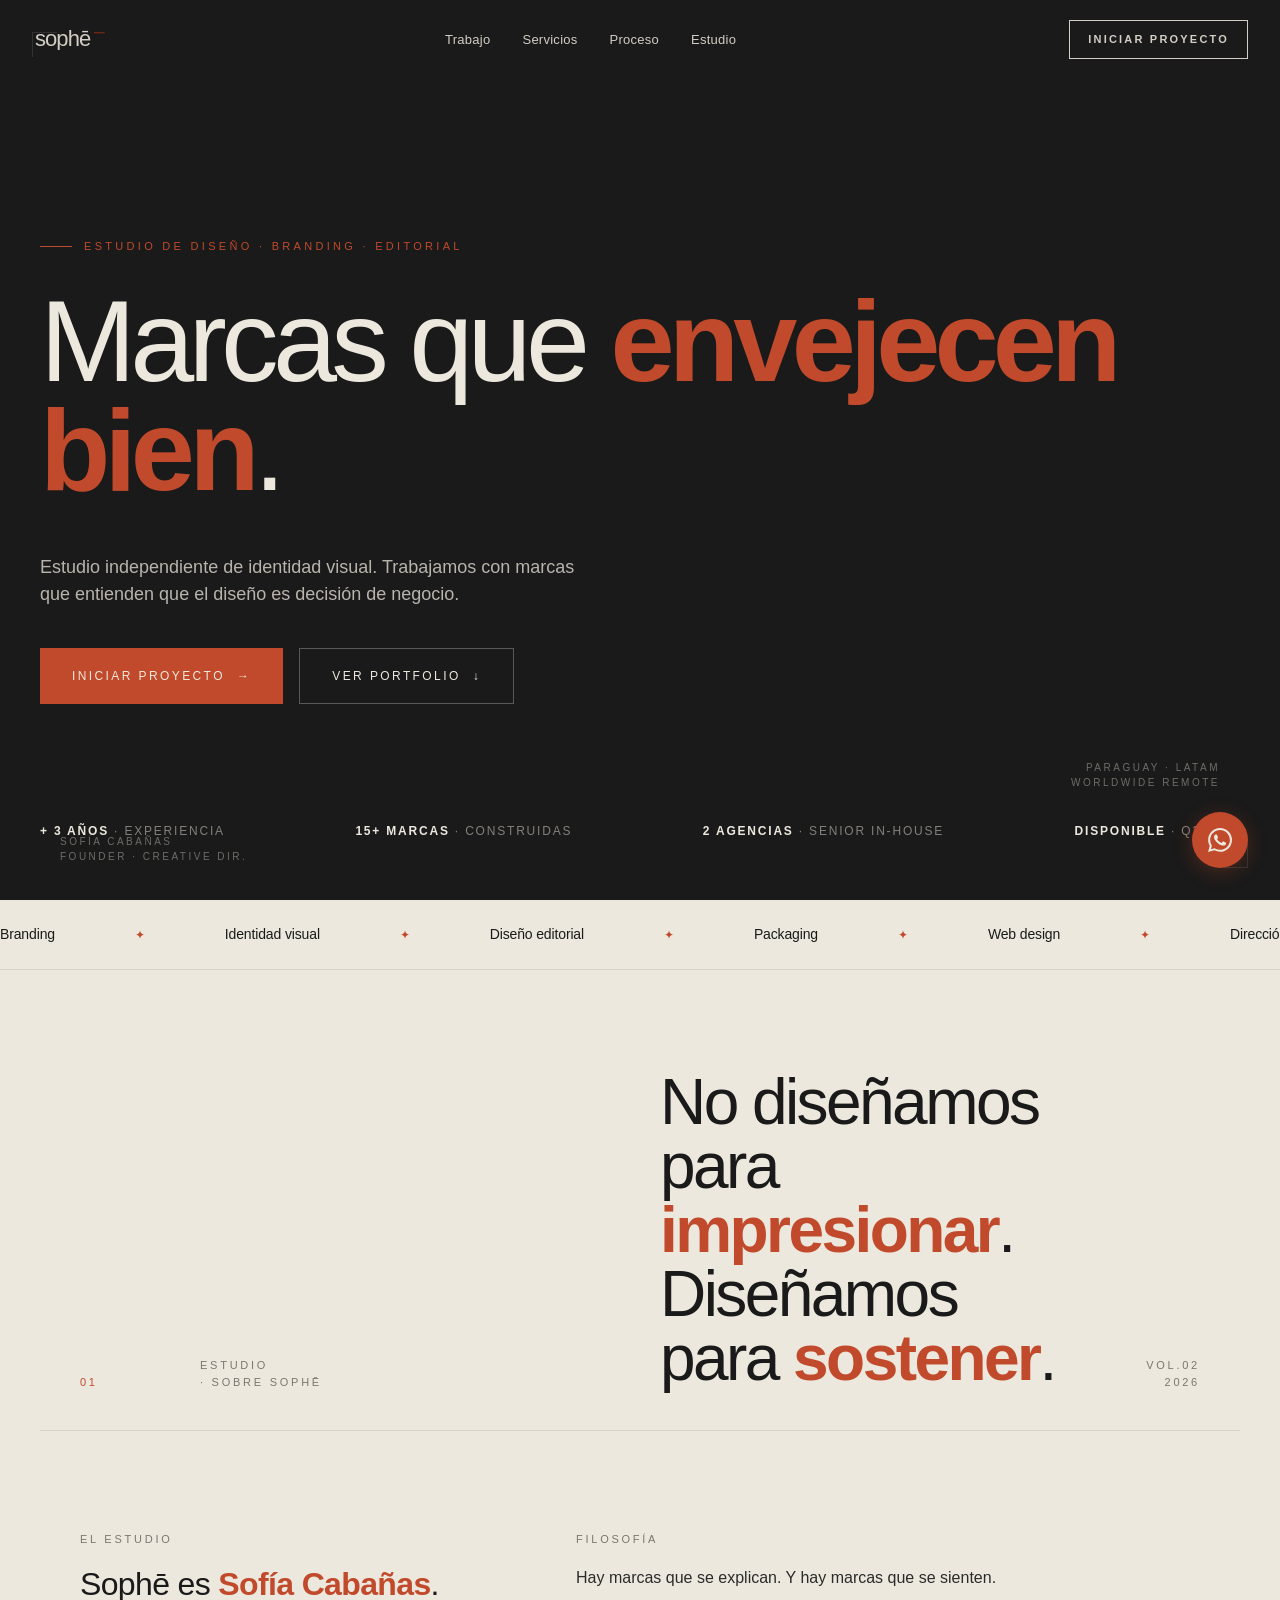
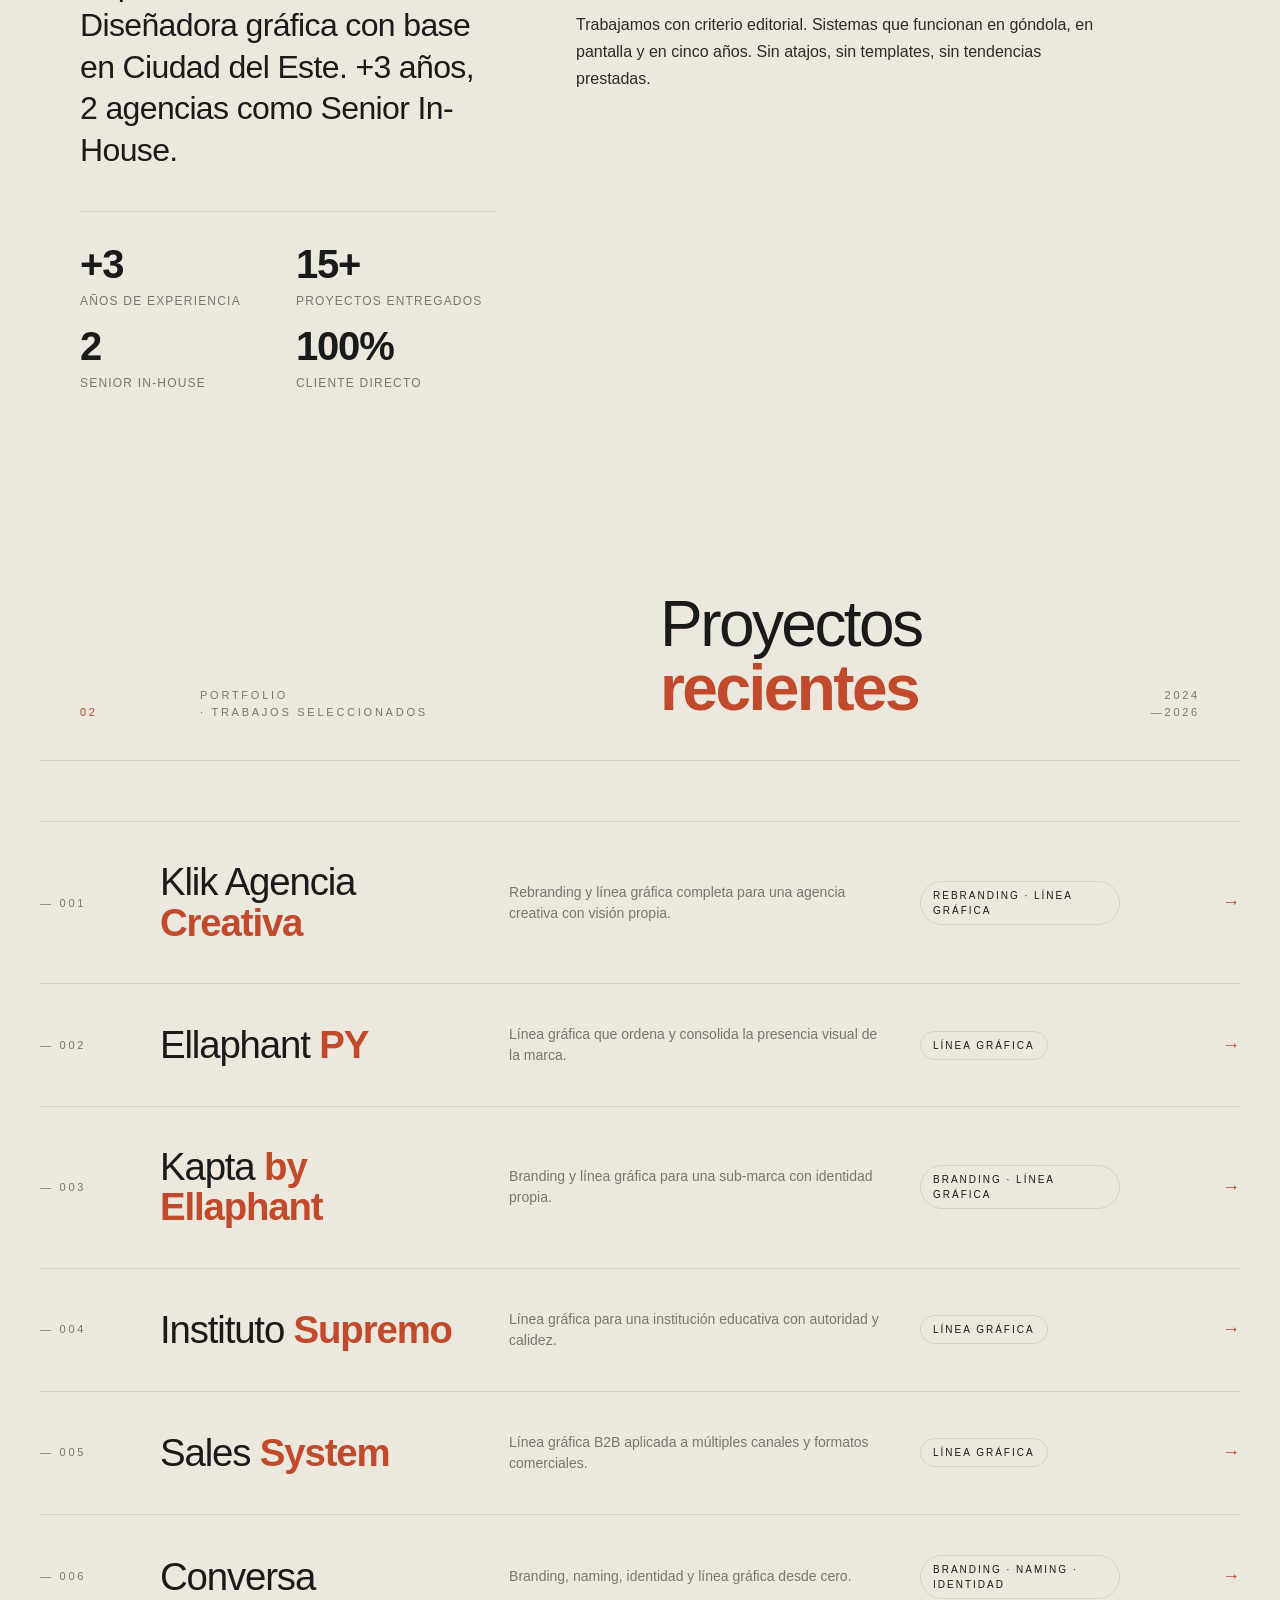
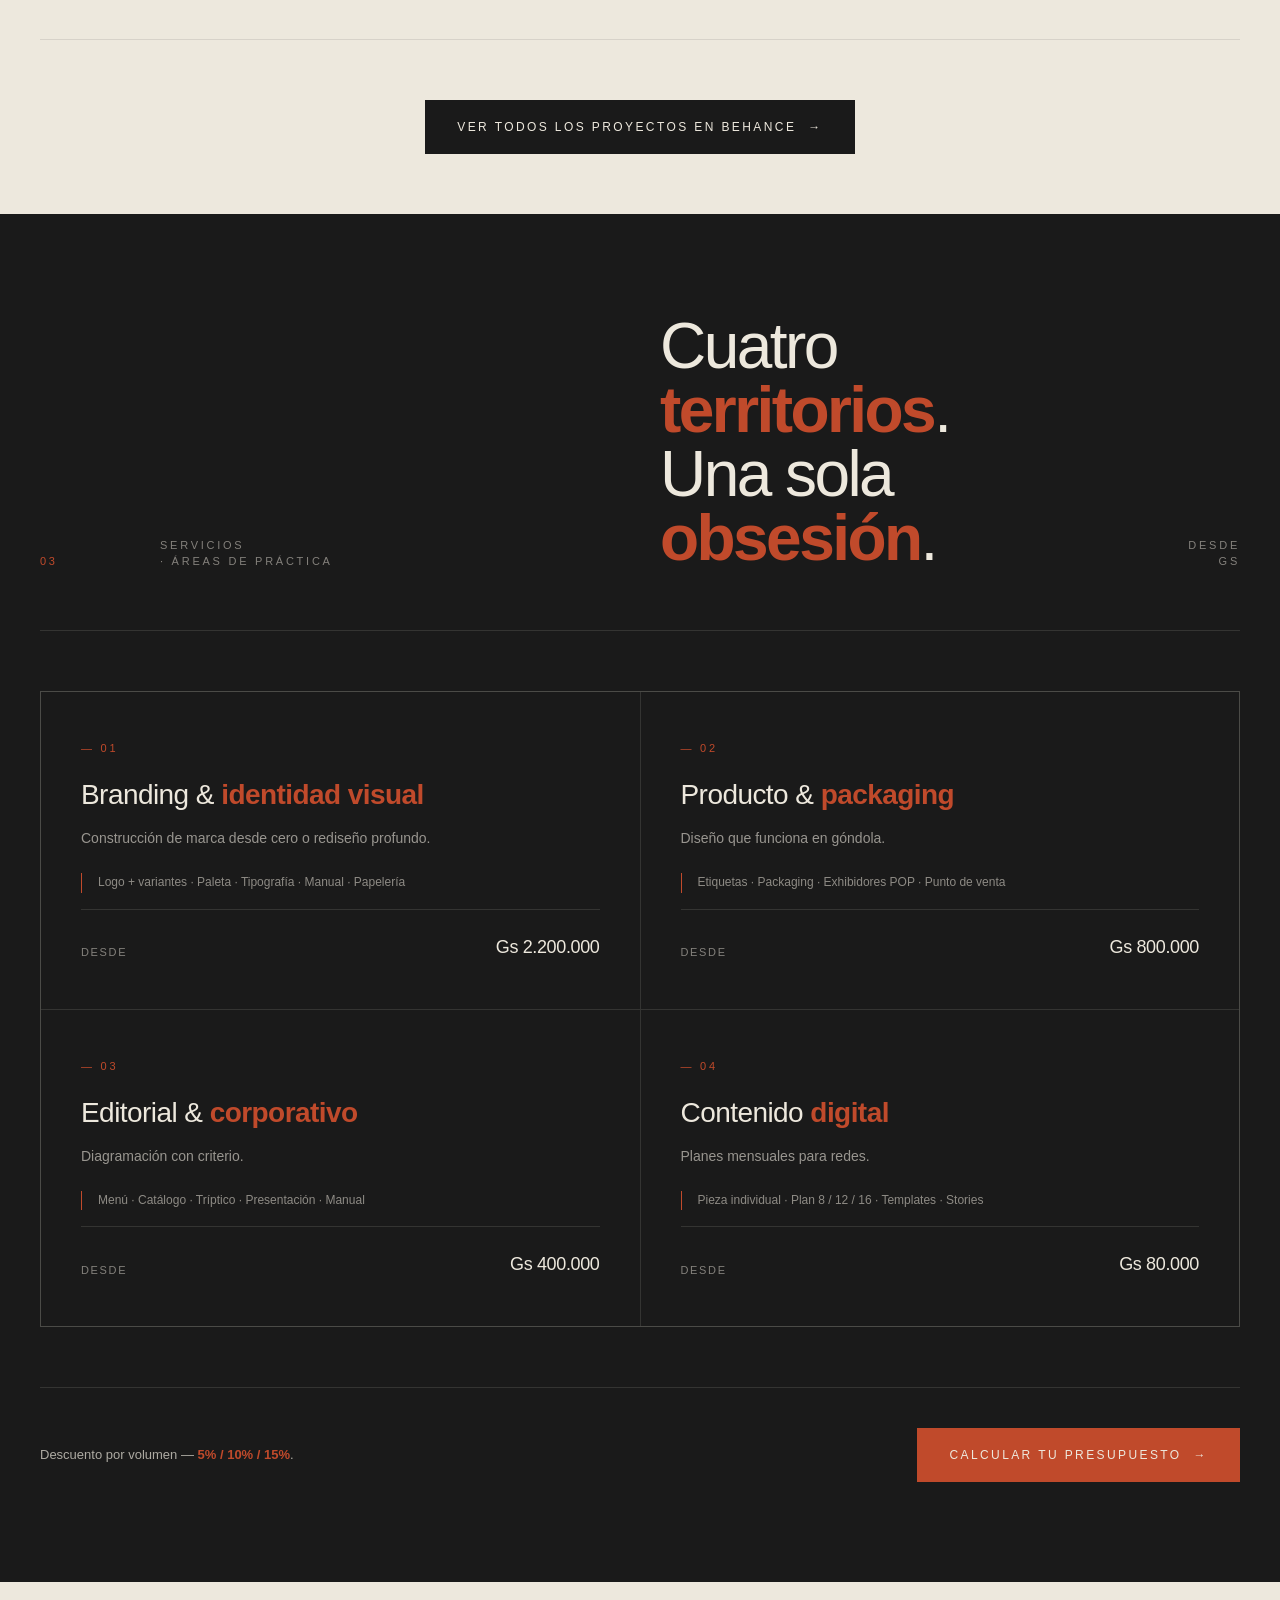
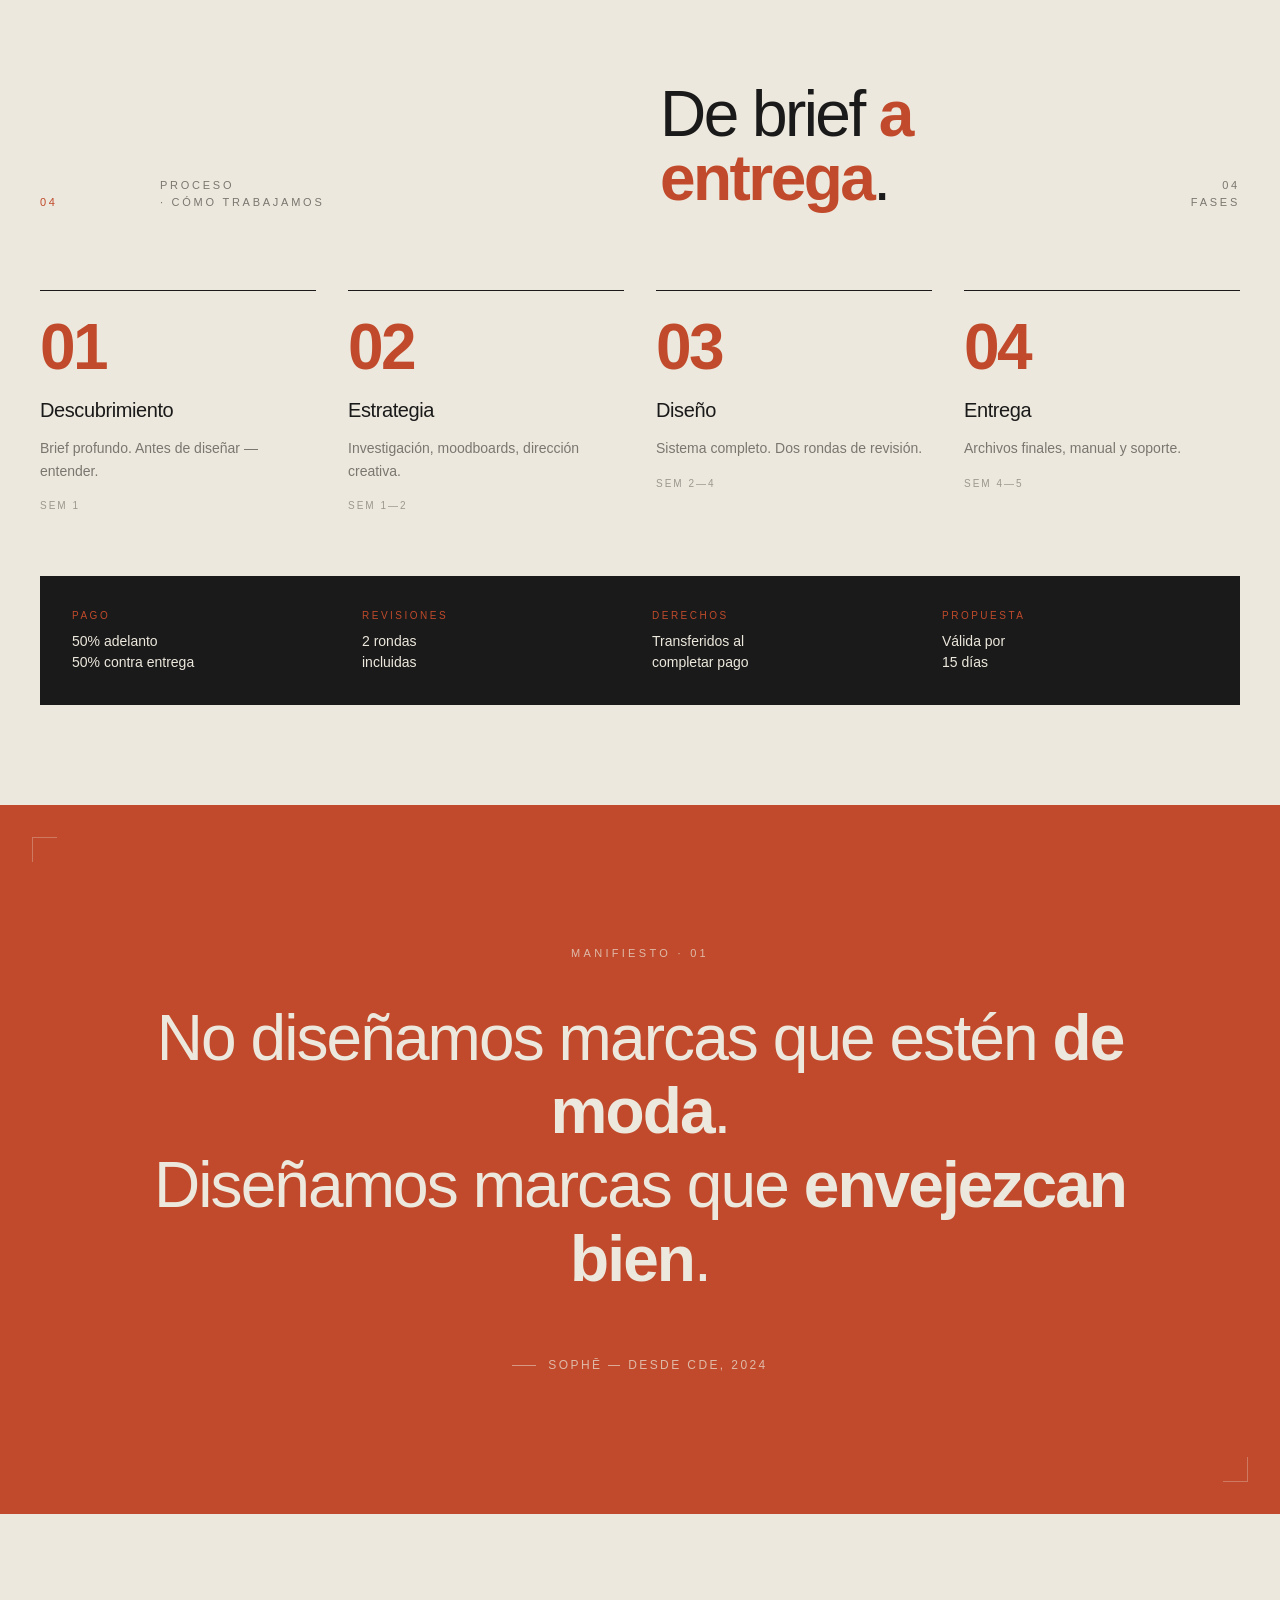
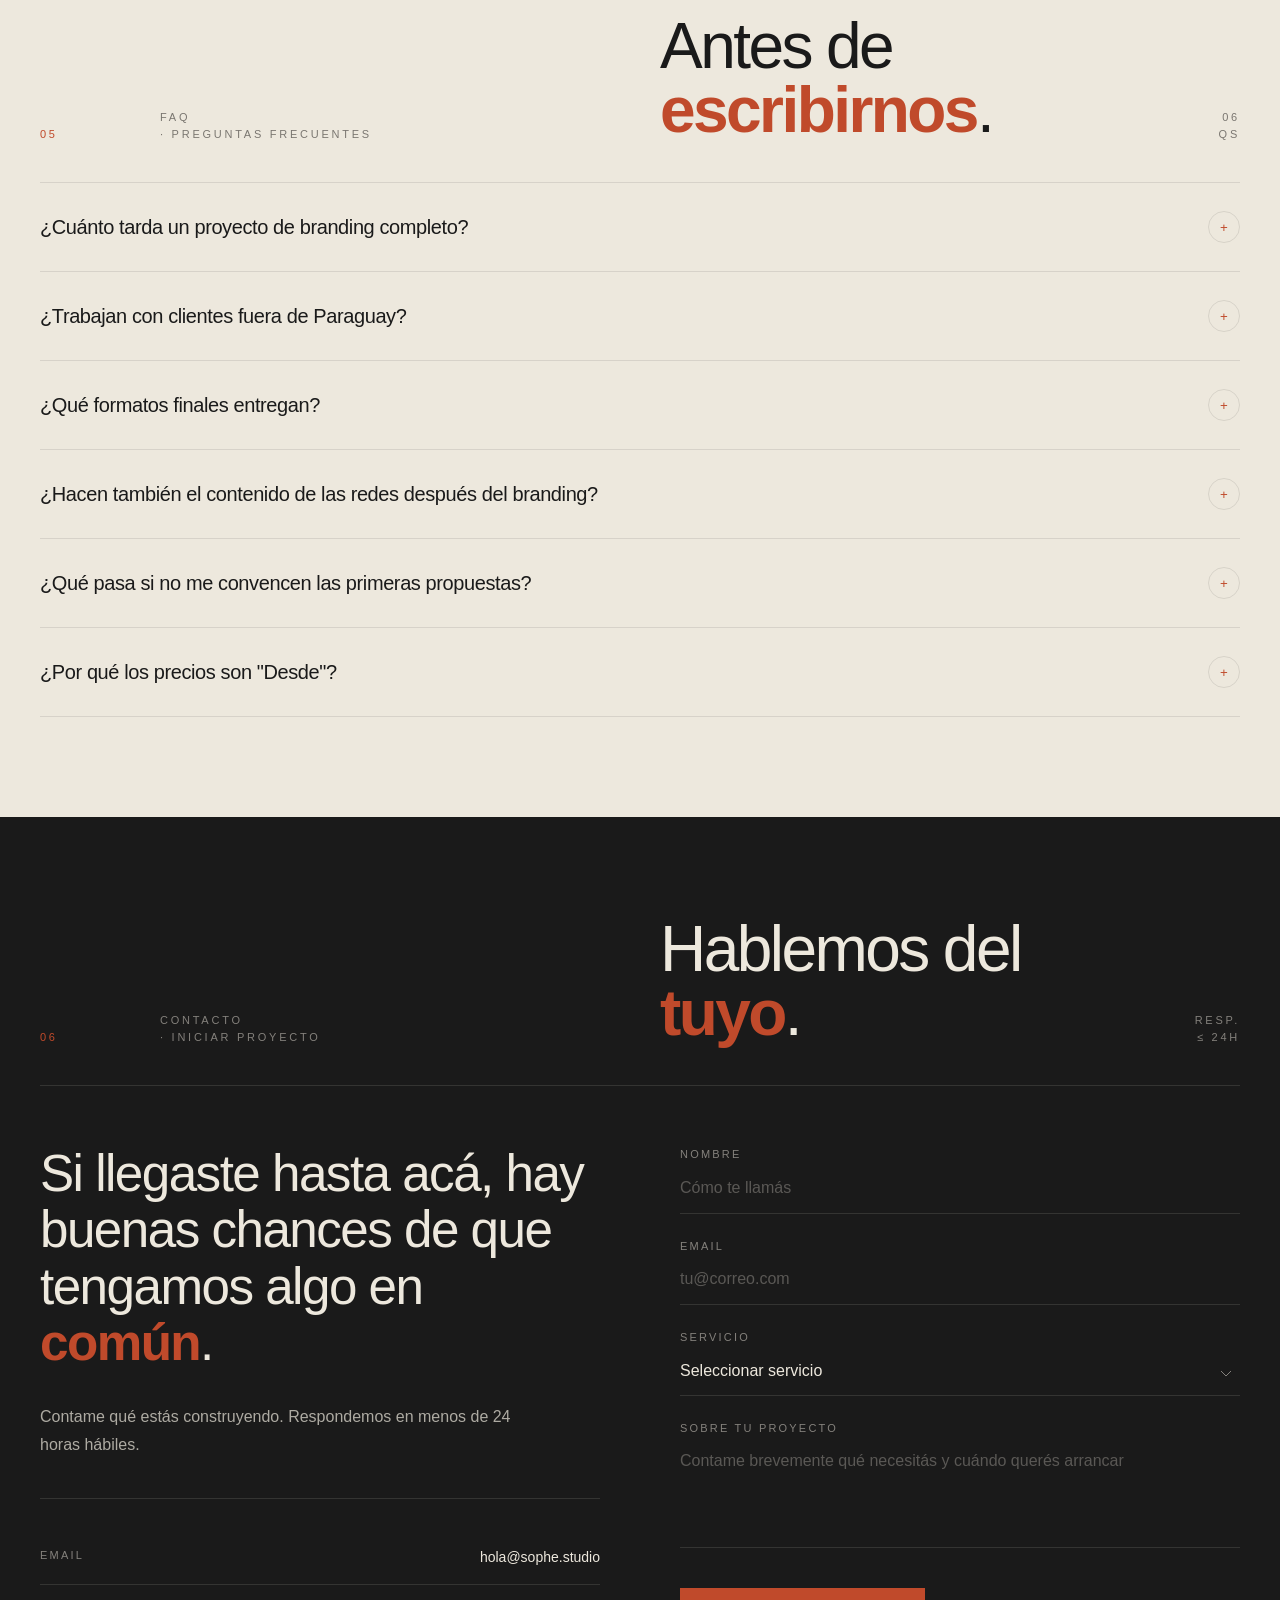
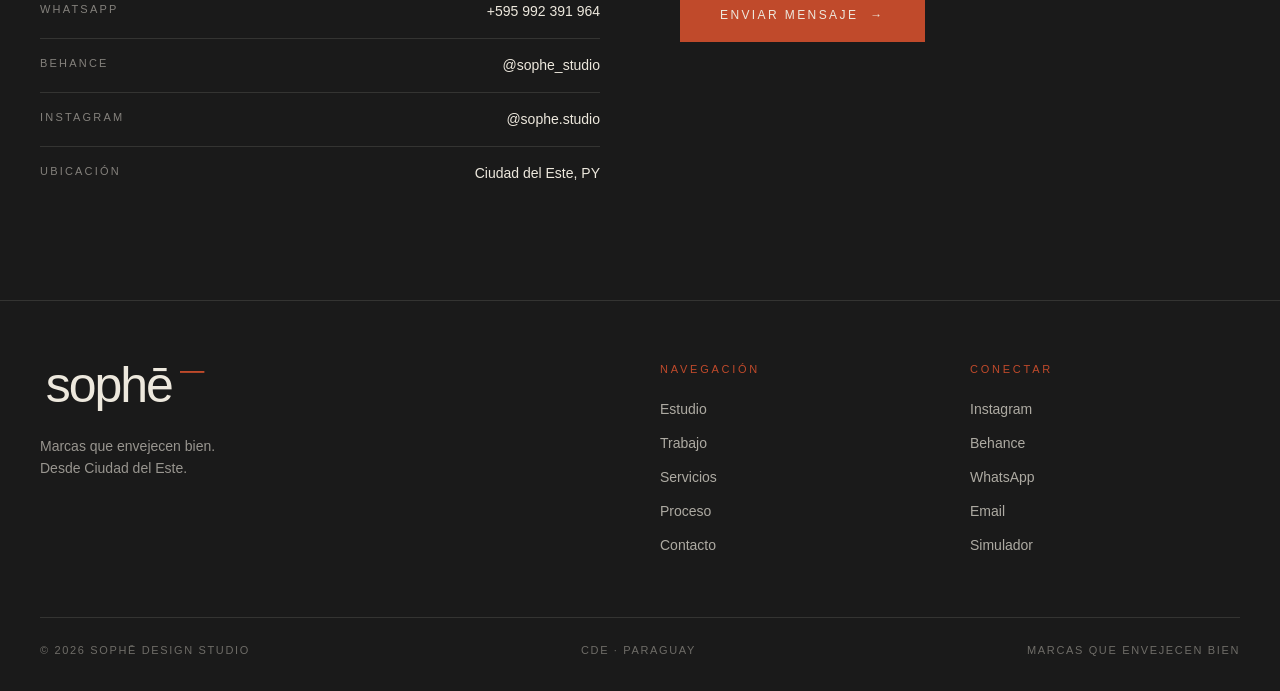
==== commit 04794bc2: "Add files via upload" ====
--- a/index.html
+++ b/index.html
@@ -162,9 +162,8 @@
     color: rgba(237,232,221,0.4);
   }
   .hero-frame.tl { top: 80px; left: 60px; }
-  .hero-frame.tr { top: 80px; right: 60px; text-align: right; }
   .hero-frame.bl { bottom: 36px; left: 60px; }
-  .hero-frame.br { bottom: 36px; right: 60px; text-align: right; }
+  .hero-frame.br { bottom: 110px; right: 60px; text-align: right; }
 
   .hero-meta {
     display: flex;
@@ -1038,7 +1037,6 @@
 
 <!-- ============ HERO ============ -->
 <section class="hero">
-  <div class="hero-frame tl">SOPHĒ ✦ DESIGN STUDIO</div>
   <div class="hero-frame bl">SOFÍA CABAÑAS<br>FOUNDER · CREATIVE DIR.</div>
   <div class="hero-frame br">PARAGUAY · LATAM<br>WORLDWIDE REMOTE</div>
 
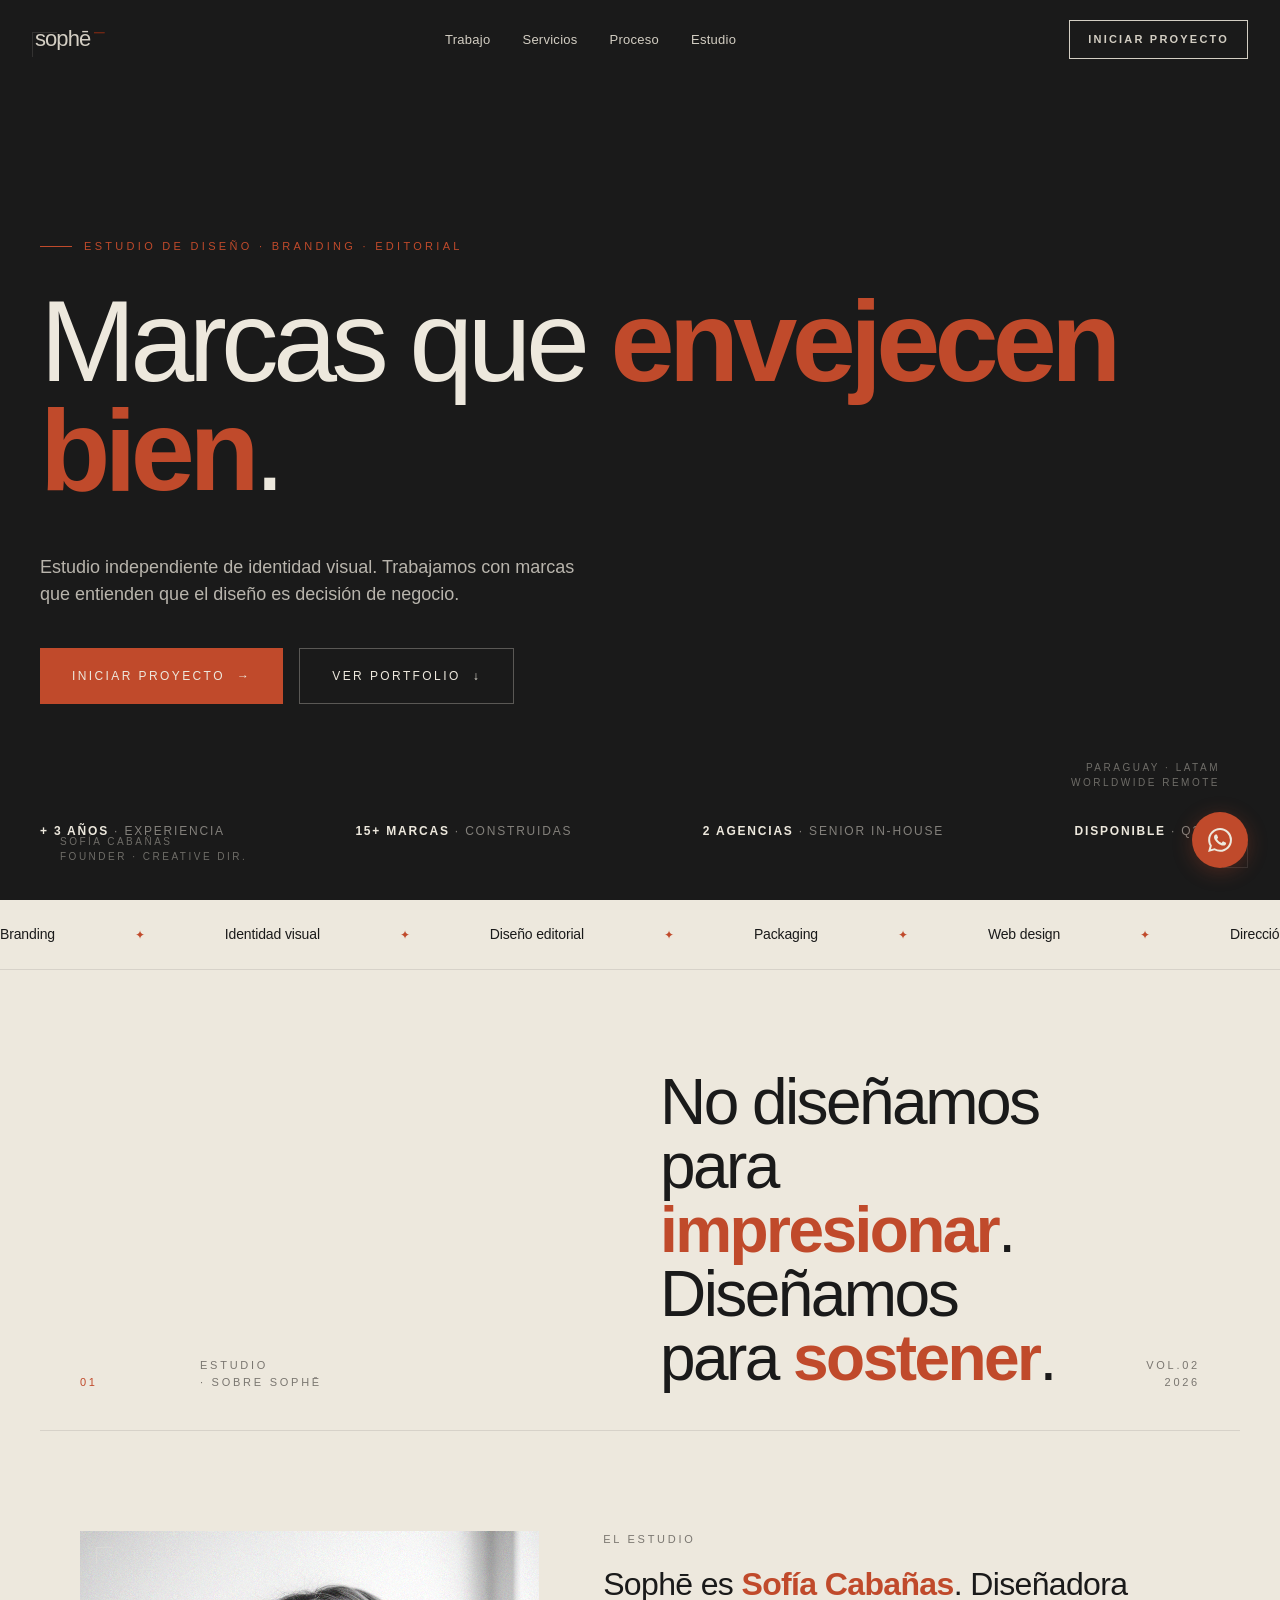
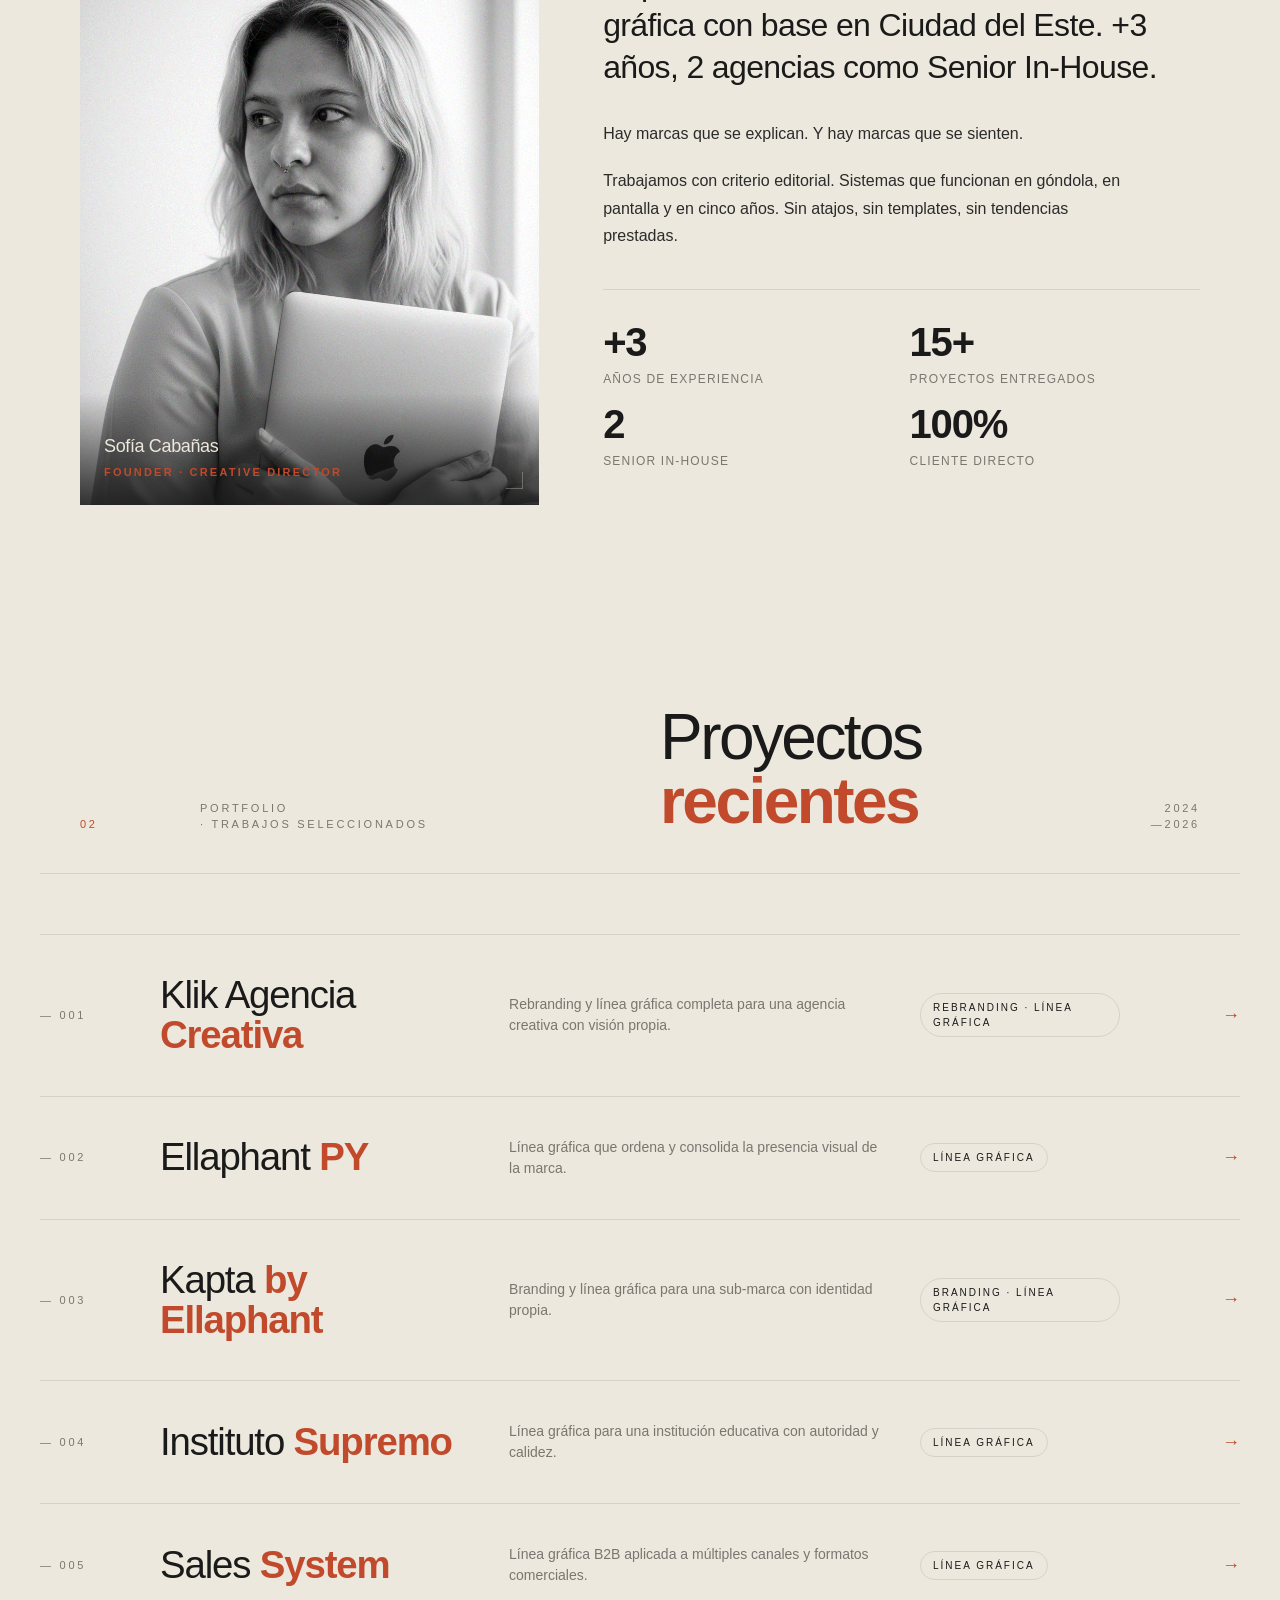
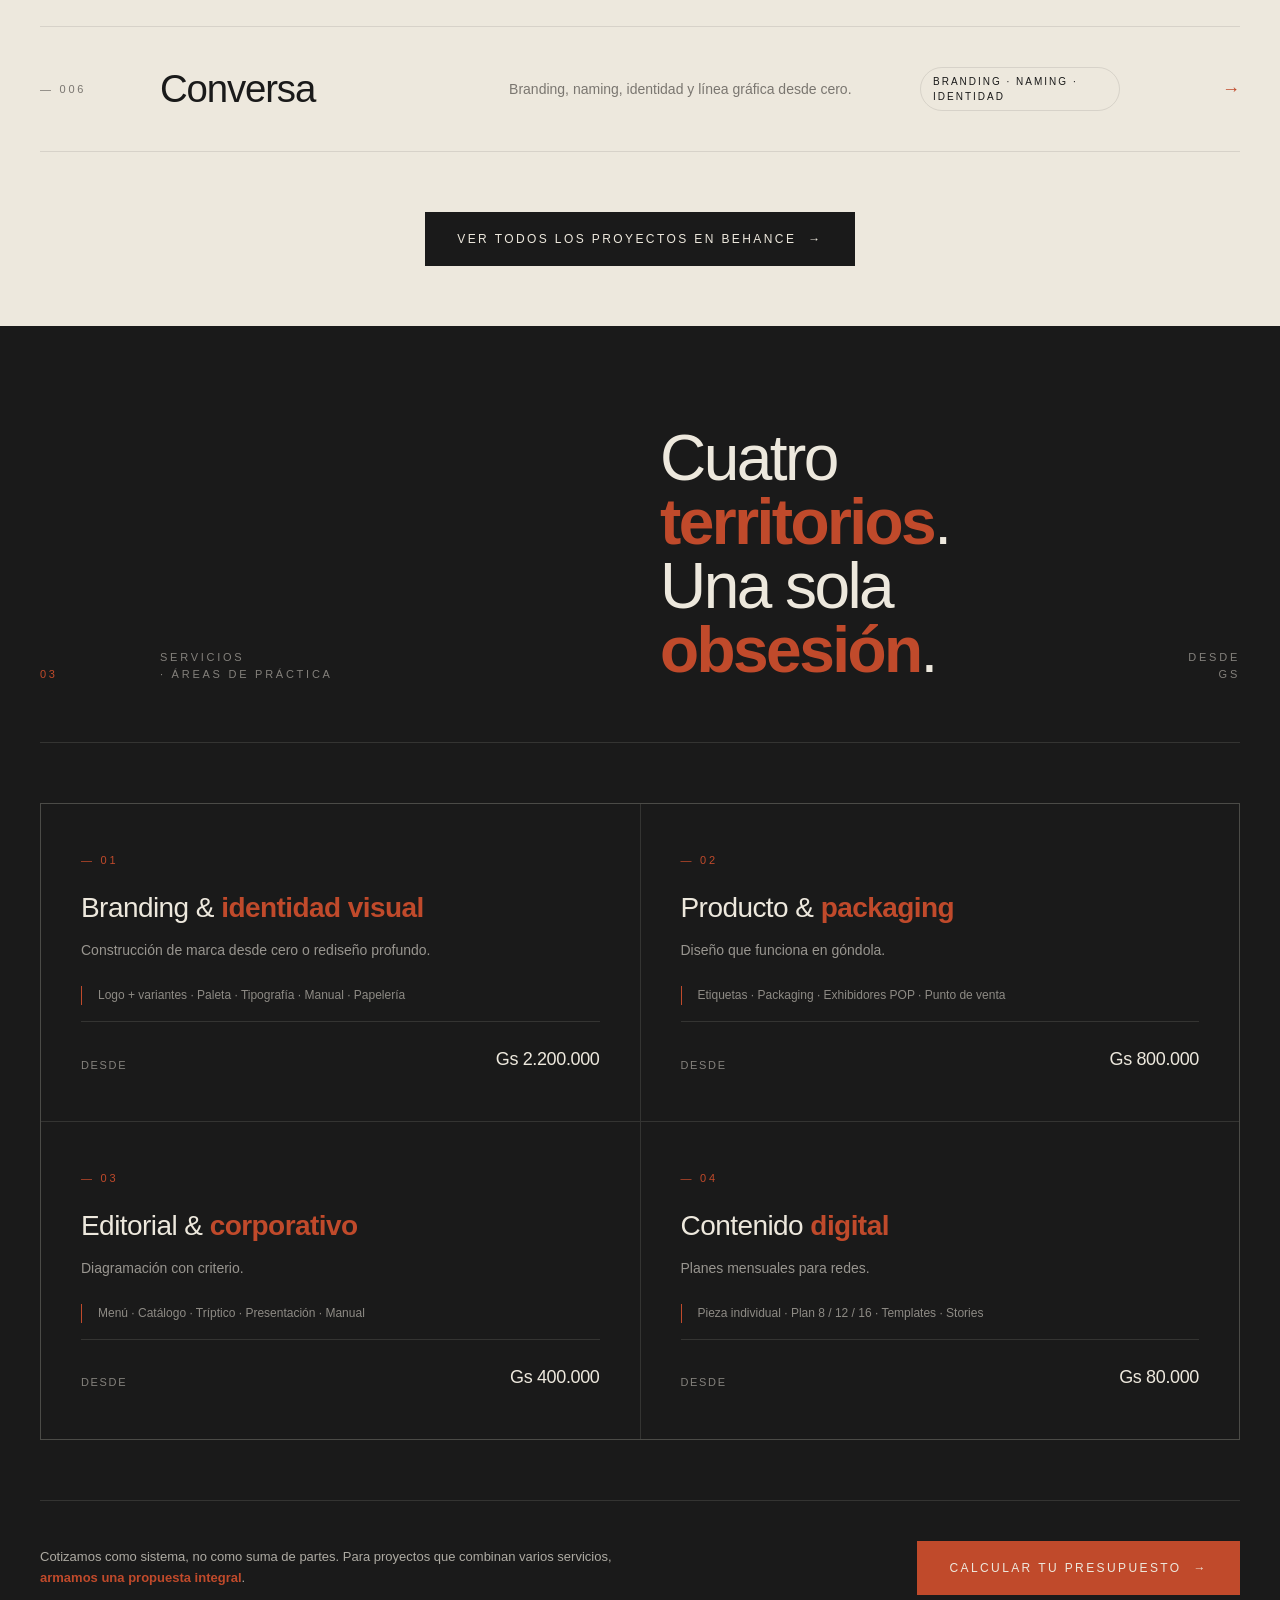
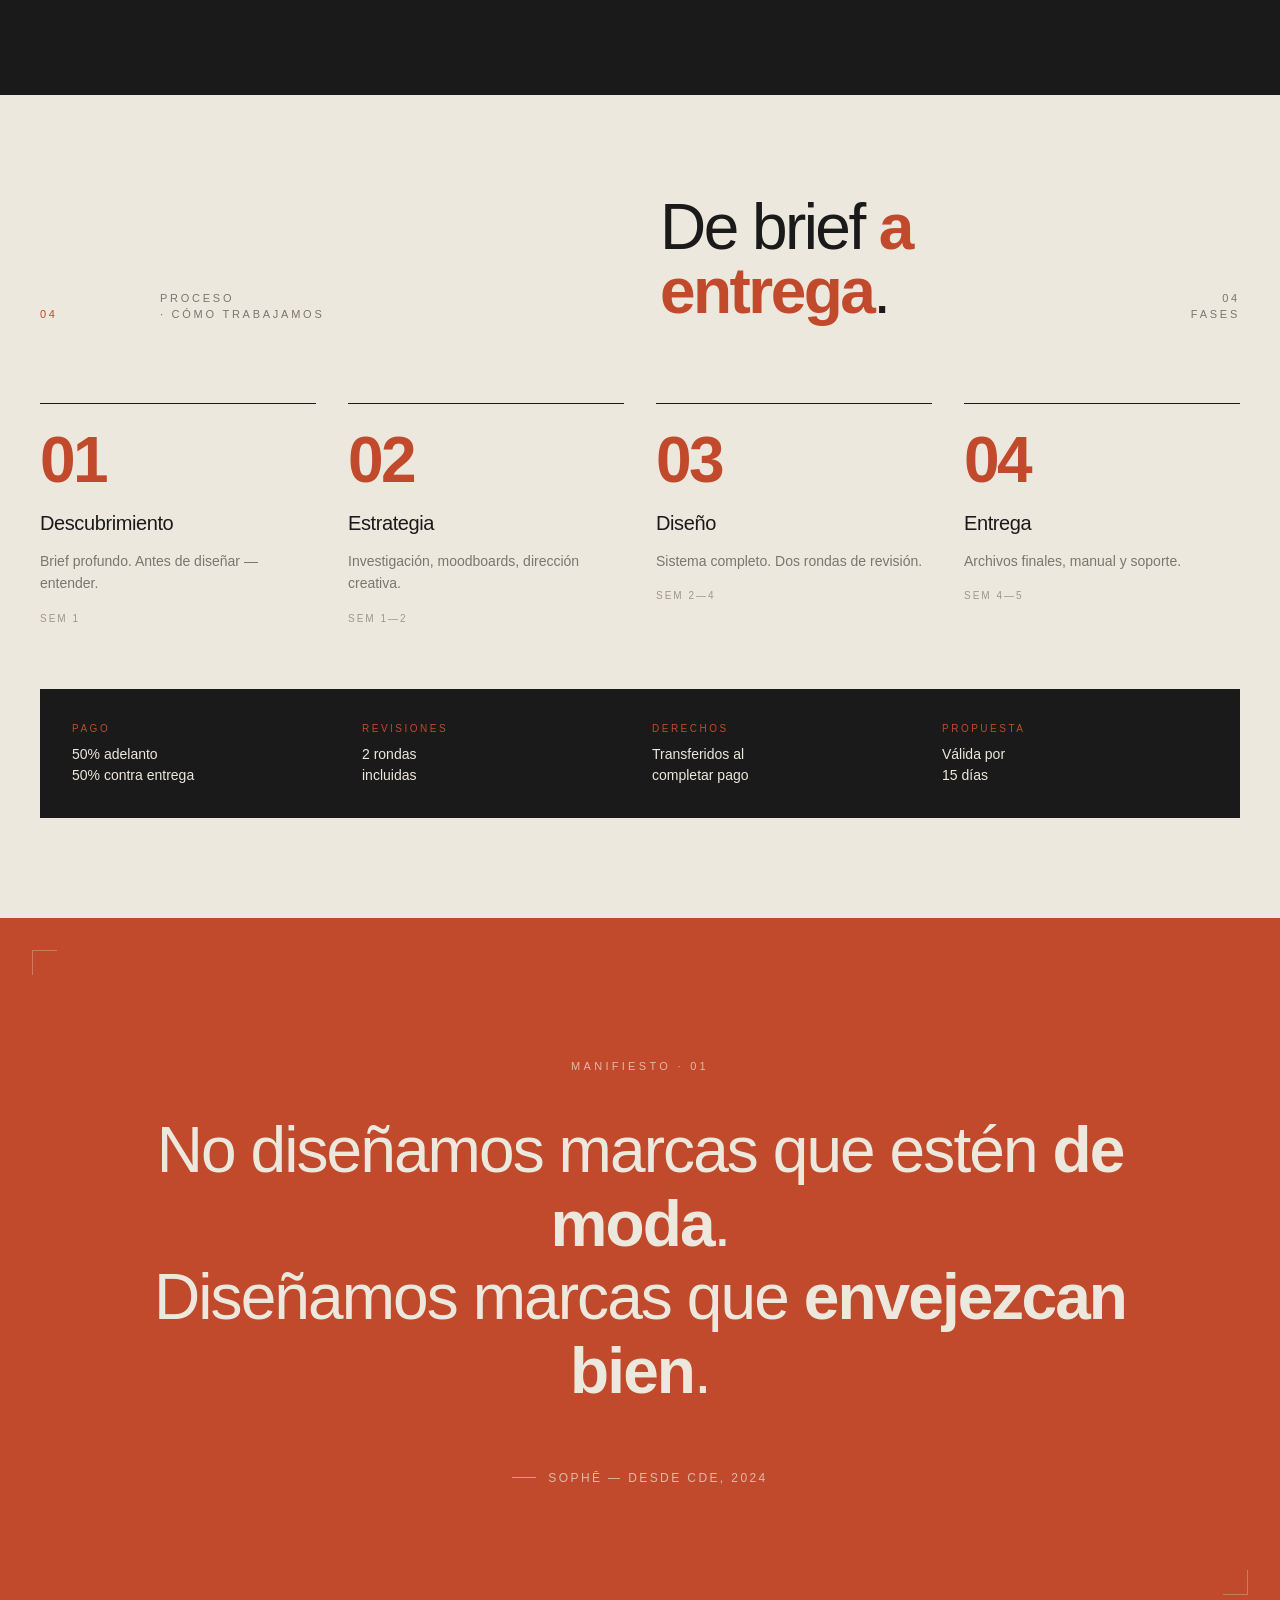
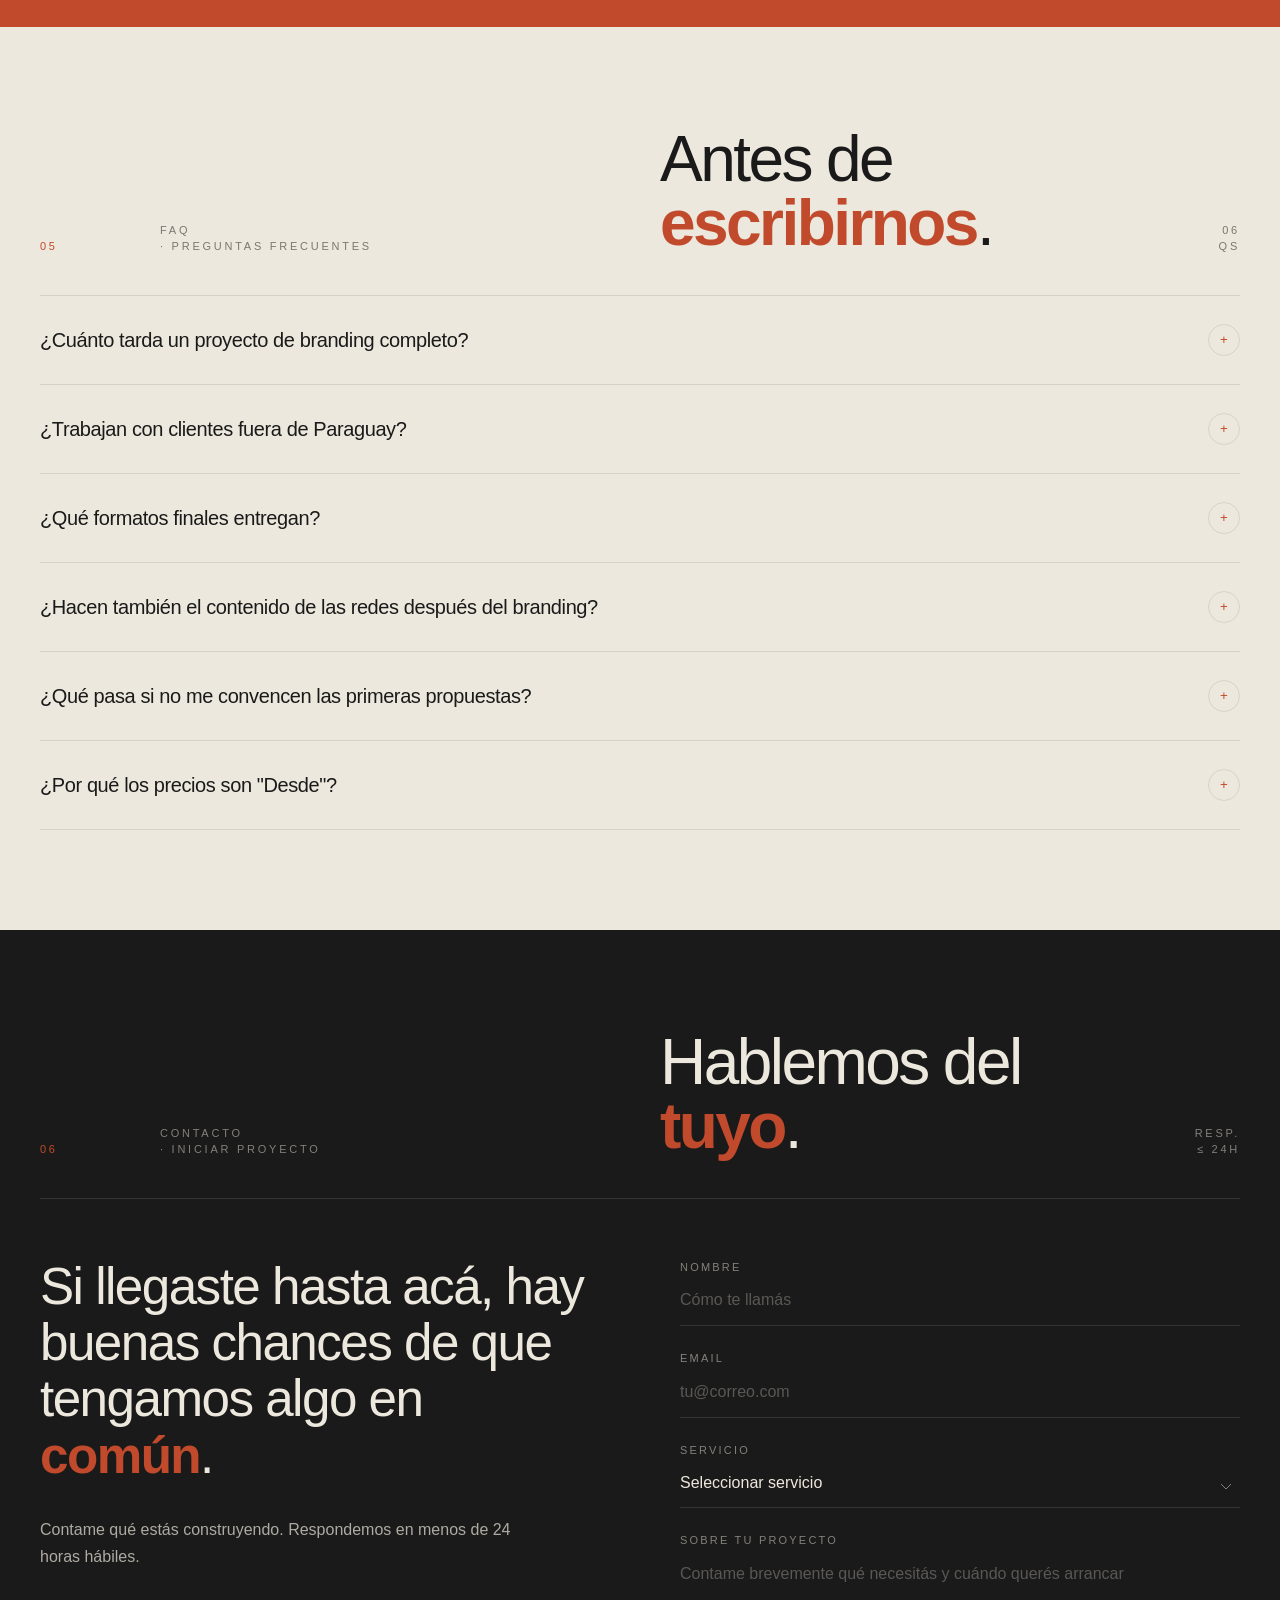
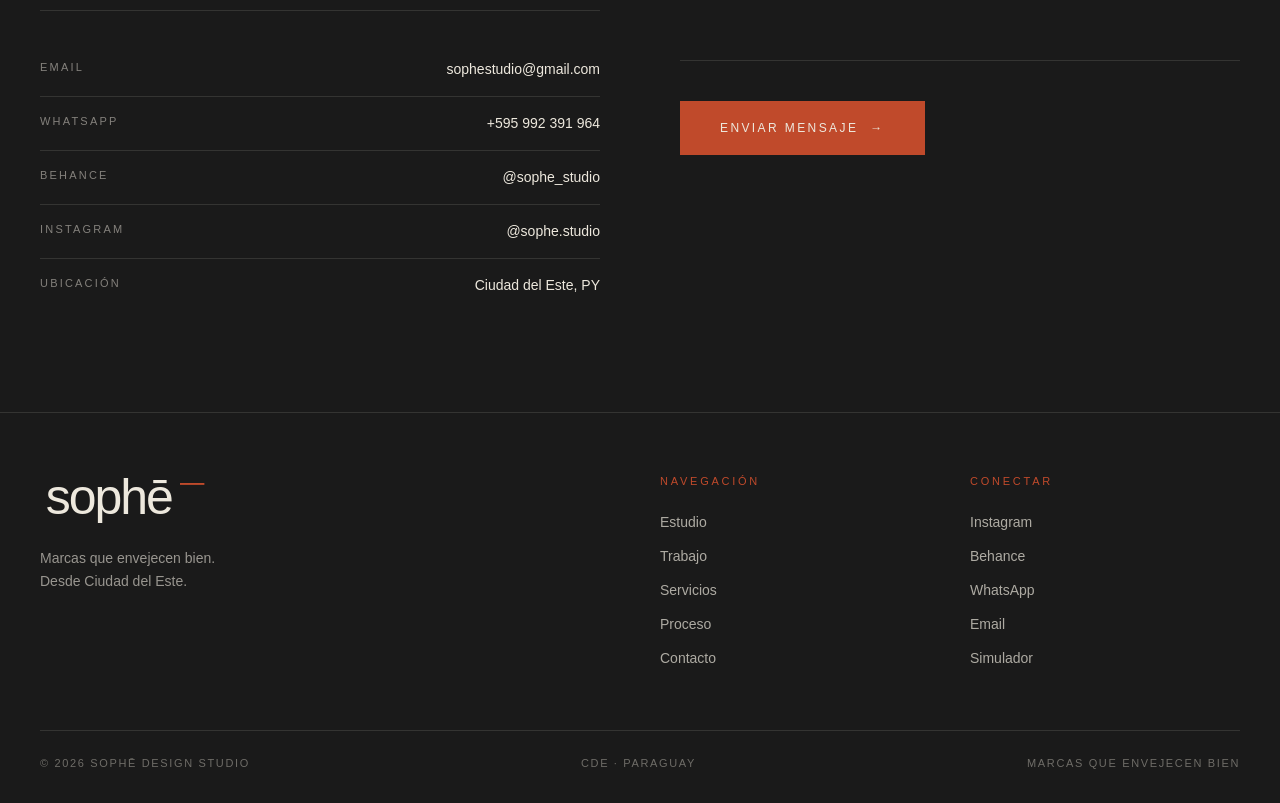
==== commit e505ac84: "Add files via upload" ====
--- a/index.html
+++ b/index.html
@@ -8,6 +8,11 @@
 <meta property="og:title" content="Sophē — Diseño que envejece bien">
 <meta property="og:description" content="Estudio de diseño y branding en CDE. Marcas que duran.">
 <meta property="og:type" content="website">
+
+<!-- Favicon -->
+<link rel="icon" type="image/svg+xml" href="favicon.svg">
+<link rel="alternate icon" href="favicon.ico">
+<meta name="theme-color" content="#1A1A1A">
 
 <style>
   @font-face {
@@ -352,8 +357,97 @@
   }
   .about-grid {
     display: grid;
-    grid-template-columns: 1fr 1.5fr;
-    gap: 80px;
+    grid-template-columns: 1fr 1.3fr;
+    gap: 64px;
+    align-items: start;
+  }
+
+  /* PORTRAIT */
+  .about-portrait {
+    position: relative;
+  }
+  .portrait-frame {
+    position: relative;
+    aspect-ratio: 4 / 5;
+    background: var(--ink);
+    overflow: hidden;
+  }
+  .portrait-frame::before {
+    content: '';
+    position: absolute;
+    top: 16px; left: 16px;
+    width: 16px; height: 16px;
+    border-top: 1px solid rgba(237,232,221,0.3);
+    border-left: 1px solid rgba(237,232,221,0.3);
+    z-index: 3;
+  }
+  .portrait-frame::after {
+    content: '';
+    position: absolute;
+    bottom: 16px; right: 16px;
+    width: 16px; height: 16px;
+    border-bottom: 1px solid rgba(237,232,221,0.3);
+    border-right: 1px solid rgba(237,232,221,0.3);
+    z-index: 3;
+  }
+  .portrait-frame img {
+    width: 100%;
+    height: 100%;
+    object-fit: cover;
+    display: block;
+    filter: contrast(1.05) saturate(0.95);
+  }
+  .portrait-fallback {
+    position: absolute;
+    inset: 0;
+    background: var(--ink);
+    display: none;
+    align-items: center;
+    justify-content: center;
+    color: var(--bone);
+  }
+  .portrait-frame.no-image img { display: none; }
+  .portrait-frame.no-image .portrait-fallback { display: flex; }
+  .fallback-letter {
+    font-weight: 500;
+    font-size: 200px;
+    letter-spacing: -0.05em;
+    line-height: 1;
+    position: relative;
+    color: var(--bone);
+  }
+  .fallback-letter::before {
+    content: '';
+    position: absolute;
+    top: 16%;
+    left: 50%;
+    transform: translateX(-50%);
+    width: 60%;
+    height: 6px;
+    background: var(--clay);
+  }
+  .portrait-overlay {
+    position: absolute;
+    bottom: 0;
+    left: 0;
+    right: 0;
+    padding: 40px 24px 24px;
+    background: linear-gradient(to top, rgba(26,26,26,0.85) 0%, rgba(26,26,26,0) 100%);
+    color: var(--bone);
+    z-index: 2;
+  }
+  .portrait-name {
+    font-weight: 500;
+    font-size: 18px;
+    letter-spacing: -0.02em;
+    margin-bottom: 4px;
+  }
+  .portrait-role {
+    font-size: 11px;
+    letter-spacing: 0.2em;
+    text-transform: uppercase;
+    color: var(--clay);
+    font-weight: 700;
   }
   .about-meta {
     font-size: 11px;
@@ -1014,9 +1108,177 @@
     font-weight: 500;
     letter-spacing: -0.04em;
   }
+  /* ============ INTRO ANIMATION ============ */
+  .intro-overlay {
+    position: fixed;
+    inset: 0;
+    background: var(--ink);
+    z-index: 9999;
+    display: flex;
+    align-items: center;
+    justify-content: center;
+    pointer-events: none;
+    overflow: hidden;
+  }
+  .intro-overlay.gone {
+    transform: translateY(-100%);
+    transition: transform 1s cubic-bezier(0.7, 0, 0.3, 1);
+  }
+  /* Esquinitas que se dibujan */
+  .intro-corner {
+    position: absolute;
+    width: 32px;
+    height: 32px;
+    opacity: 0;
+    transition: opacity 0.5s ease 0.1s;
+  }
+  .intro-corner.show { opacity: 1; }
+  .intro-corner.tl { top: 32px; left: 32px; border-top: 1px solid var(--line-on-ink); border-left: 1px solid var(--line-on-ink); }
+  .intro-corner.tr { top: 32px; right: 32px; border-top: 1px solid var(--line-on-ink); border-right: 1px solid var(--line-on-ink); }
+  .intro-corner.bl { bottom: 32px; left: 32px; border-bottom: 1px solid var(--line-on-ink); border-left: 1px solid var(--line-on-ink); }
+  .intro-corner.br { bottom: 32px; right: 32px; border-bottom: 1px solid var(--line-on-ink); border-right: 1px solid var(--line-on-ink); }
+
+  .intro-meta {
+    position: absolute;
+    font-size: 10px;
+    letter-spacing: 0.3em;
+    text-transform: uppercase;
+    color: rgba(237,232,221,0.4);
+    font-weight: 700;
+    opacity: 0;
+    transition: opacity 0.6s ease 0.3s;
+  }
+  .intro-meta.show { opacity: 1; }
+  .intro-meta.tl { top: 56px; left: 70px; }
+  .intro-meta.br { bottom: 56px; right: 70px; text-align: right; }
+
+  .intro-mark {
+    text-align: center;
+    position: relative;
+  }
+  .intro-eyebrow {
+    font-size: 11px;
+    letter-spacing: 0.4em;
+    text-transform: uppercase;
+    color: var(--clay);
+    font-weight: 700;
+    margin-bottom: 32px;
+    opacity: 0;
+    transform: translateY(8px);
+    transition: opacity 0.6s ease 0.4s, transform 0.6s ease 0.4s;
+  }
+  .intro-eyebrow.show {
+    opacity: 1;
+    transform: translateY(0);
+  }
+  .intro-wordmark {
+    font-weight: 500;
+    font-size: clamp(64px, 12vw, 160px);
+    letter-spacing: -0.05em;
+    line-height: 1;
+    color: var(--bone);
+    display: inline-block;
+    position: relative;
+  }
+  .intro-letter {
+    display: inline-block;
+    opacity: 0;
+    transform: translateY(40px);
+    transition: opacity 0.6s cubic-bezier(0.2, 0.7, 0.3, 1), transform 0.6s cubic-bezier(0.2, 0.7, 0.3, 1);
+  }
+  .intro-letter.show {
+    opacity: 1;
+    transform: translateY(0);
+  }
+  /* Macron sobre la e con animación de "escritura" */
+  .intro-macron {
+    position: absolute;
+    background: var(--clay);
+    height: 5px;
+    width: 0;
+    transition: width 0.5s cubic-bezier(0.7, 0, 0.3, 1);
+  }
+  .intro-macron.show { width: var(--macron-width, 60px); }
+
+  .intro-tag {
+    margin-top: 24px;
+    font-size: 12px;
+    letter-spacing: 0.5em;
+    text-transform: uppercase;
+    color: rgba(237,232,221,0.4);
+    font-weight: 500;
+    opacity: 0;
+    transition: opacity 0.6s ease 0.2s;
+  }
+  .intro-tag.show { opacity: 1; }
+
+  /* Body lock during intro */
+  body.intro-active {
+    overflow: hidden;
+  }
+  body.intro-active main,
+  body.intro-active nav,
+  body.intro-active section,
+  body.intro-active footer,
+  body.intro-active .wa-float {
+    opacity: 0;
+  }
+  body.intro-done main,
+  body.intro-done nav,
+  body.intro-done section,
+  body.intro-done footer,
+  body.intro-done .wa-float {
+    opacity: 1;
+    transition: opacity 0.6s ease 0.4s;
+  }
+
+  @media (max-width: 600px) {
+    .intro-corner { width: 20px; height: 20px; top: 20px; left: 20px; }
+    .intro-corner.tr { right: 20px; left: auto; top: 20px; }
+    .intro-corner.bl { bottom: 20px; left: 20px; top: auto; }
+    .intro-corner.br { bottom: 20px; right: 20px; top: auto; left: auto; }
+    .intro-meta { display: none; }
+  }
+
+  /* Si el user prefiere reducir movimiento */
+  @media (prefers-reduced-motion: reduce) {
+    .intro-overlay,
+    .intro-corner,
+    .intro-meta,
+    .intro-letter,
+    .intro-eyebrow,
+    .intro-tag,
+    .intro-macron {
+      transition: none !important;
+      opacity: 1 !important;
+      transform: none !important;
+      width: var(--macron-width, 60px) !important;
+    }
+    .intro-overlay { display: none; }
+  }
+
 </style>
 </head>
-<body>
+<body class="intro-active">
+
+<!-- ============ INTRO ANIMATION ============ -->
+<div class="intro-overlay" id="intro">
+  <div class="intro-corner tl" id="ic-tl"></div>
+  <div class="intro-corner tr" id="ic-tr"></div>
+  <div class="intro-corner bl" id="ic-bl"></div>
+  <div class="intro-corner br" id="ic-br"></div>
+
+  <div class="intro-meta tl" id="im-tl">SOPHĒ ✦ DESIGN STUDIO</div>
+  <div class="intro-meta br" id="im-br">CDE · 2026</div>
+
+  <div class="intro-mark">
+    <div class="intro-eyebrow" id="ie-1">— Estudio de diseño —</div>
+    <div class="intro-wordmark" id="iw">
+      <span class="intro-letter" id="il-1">s</span><span class="intro-letter" id="il-2">o</span><span class="intro-letter" id="il-3">p</span><span class="intro-letter" id="il-4">h</span><span class="intro-letter" id="il-5" style="position: relative;">e<span class="intro-macron" id="im-macron"></span></span>
+    </div>
+    <div class="intro-tag" id="it-1">Marcas que envejecen bien</div>
+  </div>
+</div>
 
 <!-- ============ NAV ============ -->
 <nav>
@@ -1102,9 +1364,26 @@
 
 <section class="about">
   <div class="about-grid">
+    <div class="about-portrait">
+      <div class="portrait-frame">
+        <img src="sofia-portrait.jpg" alt="Sofía Cabañas — Founder y Creative Director de Sophē Design Studio" onerror="this.parentElement.classList.add('no-image')">
+        <div class="portrait-fallback">
+          <span class="fallback-letter">s</span>
+        </div>
+        <div class="portrait-overlay">
+          <div class="portrait-name">Sofía Cabañas</div>
+          <div class="portrait-role">Founder · Creative Director</div>
+        </div>
+      </div>
+    </div>
     <div>
       <div class="about-meta">El estudio</div>
       <p class="about-statement">Sophē es <em>Sofía Cabañas</em>. Diseñadora gráfica con base en Ciudad del Este. +3 años, 2 agencias como Senior In-House.</p>
+
+      <div class="about-body" style="margin-bottom: 32px;">
+        <p>Hay marcas que se explican. Y hay marcas que se sienten.</p>
+        <p>Trabajamos con criterio editorial. Sistemas que funcionan en góndola, en pantalla y en cinco años. Sin atajos, sin templates, sin tendencias prestadas.</p>
+      </div>
 
       <div class="about-credentials">
         <div>
@@ -1123,13 +1402,6 @@
           <div class="credential-num">100%</div>
           <div class="credential-label">Cliente directo</div>
         </div>
-      </div>
-    </div>
-    <div>
-      <div class="about-meta">Filosofía</div>
-      <div class="about-body">
-        <p>Hay marcas que se explican. Y hay marcas que se sienten.</p>
-        <p>Trabajamos con criterio editorial. Sistemas que funcionan en góndola, en pantalla y en cinco años. Sin atajos, sin templates, sin tendencias prestadas.</p>
       </div>
     </div>
   </div>
@@ -1272,7 +1544,7 @@
 
     <div style="margin-top: 60px; padding-top: 40px; border-top: 1px solid var(--line-on-ink); display: flex; justify-content: space-between; align-items: center; flex-wrap: wrap; gap: 24px;">
       <div style="font-size: 13px; color: rgba(237,232,221,0.7); max-width: 600px; line-height: 1.6;">
-        Descuento por volumen — <span style="color: var(--clay); font-weight: 700;">5% / 10% / 15%</span>.
+        Cotizamos como sistema, no como suma de partes. Para proyectos que combinan varios servicios, <span style="color: var(--clay); font-weight: 700;">armamos una propuesta integral</span>.
       </div>
       <a href="sophe-simulador-presupuesto.html" class="btn-primary">
         Calcular tu presupuesto <span class="arrow">→</span>
@@ -1440,7 +1712,7 @@
         <div class="contact-info">
           <div class="contact-info-item">
             <span class="contact-info-label">Email</span>
-            <span class="contact-info-value"><a href="mailto:hola@sophe.studio">hola@sophe.studio</a></span>
+            <span class="contact-info-value"><a href="mailto:sophestudio@gmail.com">sophestudio@gmail.com</a></span>
           </div>
           <div class="contact-info-item">
             <span class="contact-info-label">WhatsApp</span>
@@ -1526,7 +1798,7 @@
           <li><a href="https://instagram.com/sophe.studio" target="_blank">Instagram</a></li>
           <li><a href="https://www.behance.net/sophe_studio" target="_blank">Behance</a></li>
           <li><a href="https://wa.me/595992391964">WhatsApp</a></li>
-          <li><a href="mailto:hola@sophe.studio">Email</a></li>
+          <li><a href="mailto:sophestudio@gmail.com">Email</a></li>
           <li><a href="sophe-simulador-presupuesto.html">Simulador</a></li>
         </ul>
       </div>
@@ -1548,7 +1820,73 @@
 </a>
 
 <script>
-  // Fade in on scroll (lightweight)
+  // ============ INTRO ANIMATION ============
+  (function intro() {
+    const overlay = document.getElementById('intro');
+    if (!overlay) return;
+
+    // Skip animation on subsequent visits within session
+    if (sessionStorage.getItem('sophe_intro_seen')) {
+      overlay.style.display = 'none';
+      document.body.classList.remove('intro-active');
+      document.body.classList.add('intro-done');
+      return;
+    }
+
+    // Calculate macron width based on the "e" letter
+    setTimeout(() => {
+      const eLetter = document.getElementById('il-5');
+      const macron = document.getElementById('im-macron');
+      if (eLetter && macron) {
+        const width = eLetter.offsetWidth * 0.7;
+        macron.style.setProperty('--macron-width', width + 'px');
+        macron.style.left = ((eLetter.offsetWidth - width) / 2) + 'px';
+        macron.style.top = '0.14em';
+      }
+    }, 50);
+
+    const steps = [
+      // 1. Esquinitas técnicas
+      [100, () => {
+        document.getElementById('ic-tl').classList.add('show');
+        document.getElementById('ic-tr').classList.add('show');
+        document.getElementById('ic-bl').classList.add('show');
+        document.getElementById('ic-br').classList.add('show');
+      }],
+      // 2. Metadata corners
+      [300, () => {
+        document.getElementById('im-tl').classList.add('show');
+        document.getElementById('im-br').classList.add('show');
+      }],
+      // 3. Eyebrow
+      [400, () => document.getElementById('ie-1').classList.add('show')],
+      // 4. Letras del wordmark, una por una
+      [600, () => document.getElementById('il-1').classList.add('show')],
+      [700, () => document.getElementById('il-2').classList.add('show')],
+      [800, () => document.getElementById('il-3').classList.add('show')],
+      [900, () => document.getElementById('il-4').classList.add('show')],
+      [1000, () => document.getElementById('il-5').classList.add('show')],
+      // 5. Macron en clay (el momento clave)
+      [1300, () => document.getElementById('im-macron').classList.add('show')],
+      // 6. Tagline
+      [1700, () => document.getElementById('it-1').classList.add('show')],
+      // 7. Salida
+      [2400, () => {
+        overlay.classList.add('gone');
+        document.body.classList.remove('intro-active');
+        document.body.classList.add('intro-done');
+        sessionStorage.setItem('sophe_intro_seen', '1');
+      }],
+      // 8. Cleanup
+      [3500, () => {
+        overlay.style.display = 'none';
+      }]
+    ];
+
+    steps.forEach(([delay, fn]) => setTimeout(fn, delay));
+  })();
+
+  // ============ FADE IN ON SCROLL ============
   const observer = new IntersectionObserver((entries) => {
     entries.forEach(entry => {
       if (entry.isIntersecting) {
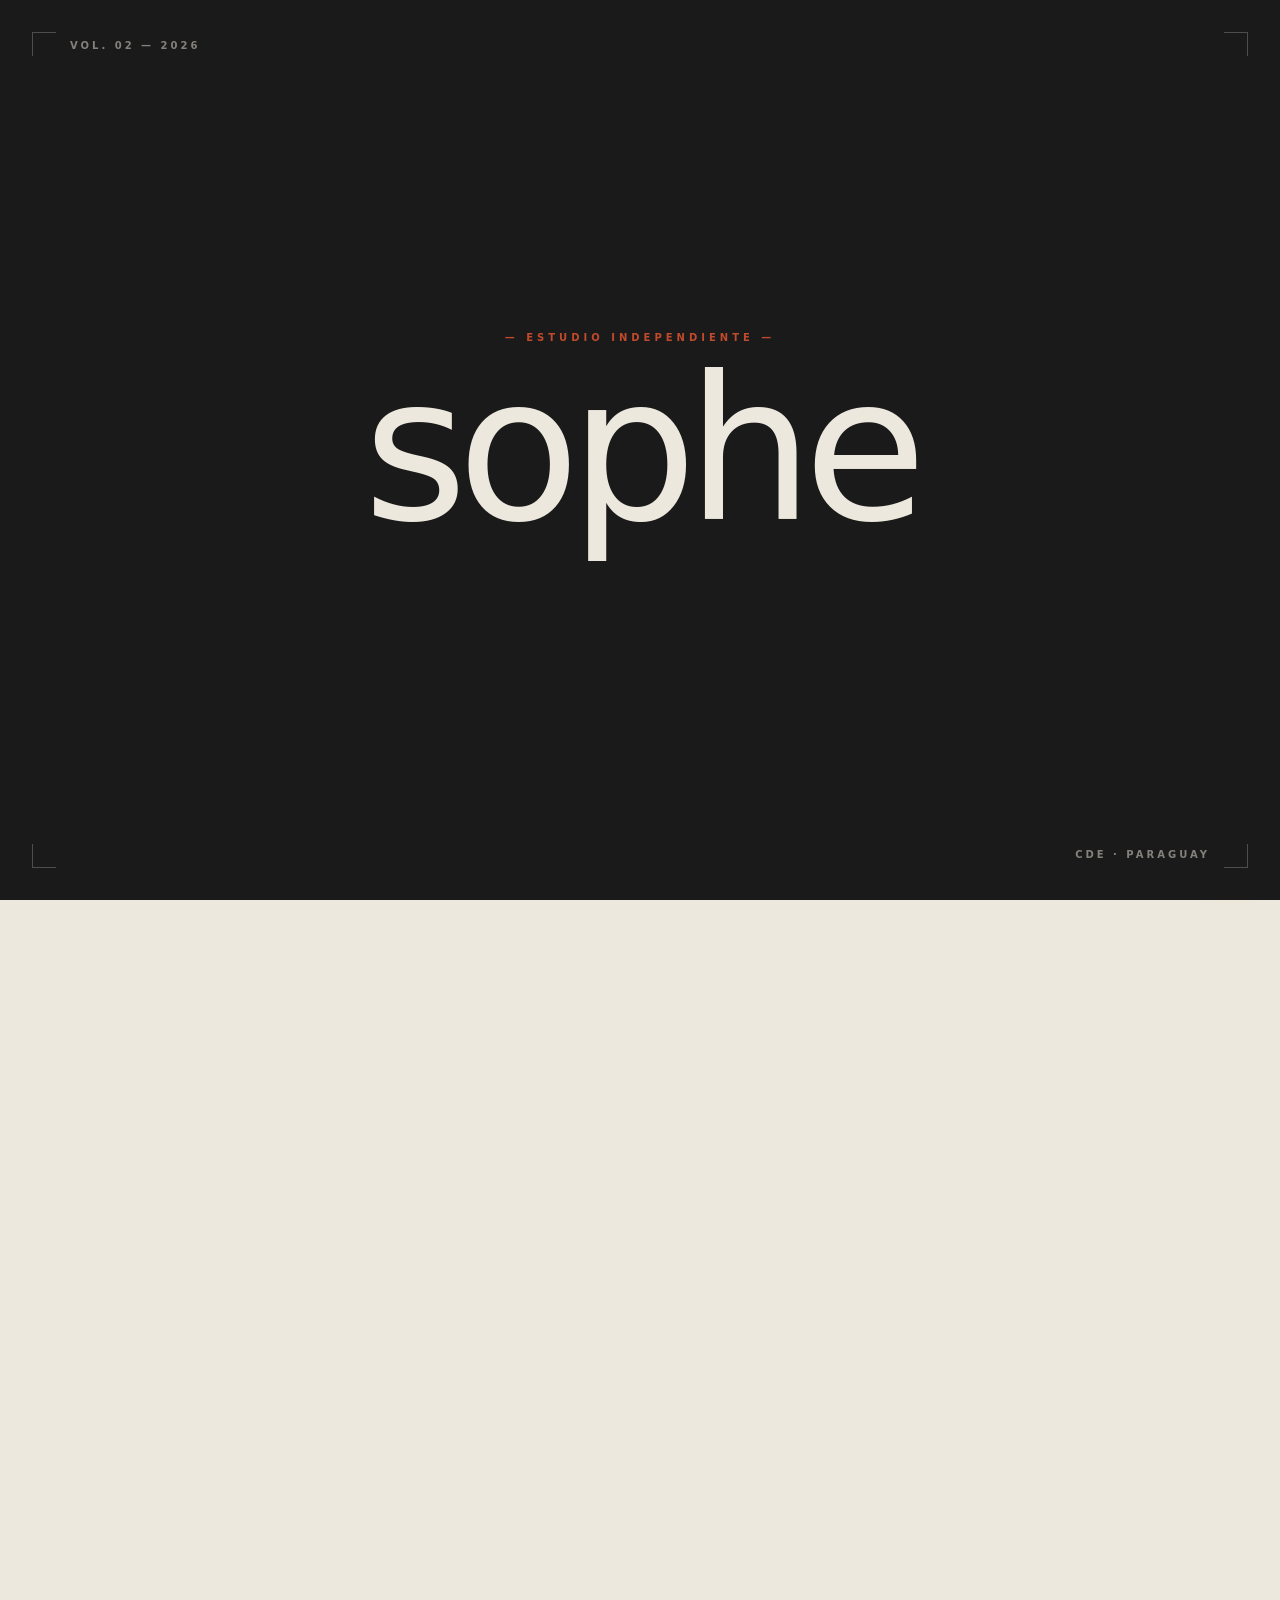
==== commit eeb34769: "Add files via upload" ====
--- a/index.html
+++ b/index.html
@@ -3,204 +3,145 @@
 <head>
 <meta charset="UTF-8">
 <meta name="viewport" content="width=device-width, initial-scale=1.0">
-<title>Sophē — Diseño que envejece bien</title>
-<meta name="description" content="Estudio de diseño y branding en Ciudad del Este, Paraguay. Identidad visual, web, editorial y dirección creativa para marcas que quieren durar.">
-<meta property="og:title" content="Sophē — Diseño que envejece bien">
-<meta property="og:description" content="Estudio de diseño y branding en CDE. Marcas que duran.">
+<title>Sophē — Marcas que envejecen bien</title>
+<meta name="description" content="Estudio de branding y diseño editorial en Ciudad del Este, Paraguay. Identidades visuales, packaging y dirección creativa para proyectos que quieren durar.">
+<meta property="og:title" content="Sophē — Marcas que envejecen bien">
+<meta property="og:description" content="Estudio de branding y diseño editorial en Ciudad del Este. Trabajo con proyectos que entienden que la identidad no se decora — se construye.">
 <meta property="og:type" content="website">
 
-<!-- Favicon -->
 <link rel="icon" type="image/svg+xml" href="favicon.svg">
-<link rel="alternate icon" href="favicon.ico">
 <meta name="theme-color" content="#1A1A1A">
 
+<link rel="stylesheet" href="sophe.css">
+
 <style>
-  @font-face {
-    font-family: 'Switzer';
-    src: url('Switzer-Regular.woff2') format('woff2');
-    font-weight: 400;
-    font-style: normal;
-    font-display: swap;
-  }
-  @font-face {
-    font-family: 'Switzer';
-    src: url('Switzer-Medium.woff2') format('woff2');
+  /* ============ INTRO ANIMACIÓN ============ */
+  body.intro-active {
+    overflow: hidden;
+    height: 100vh;
+  }
+  body.intro-active main,
+  body.intro-active footer,
+  body.intro-active nav.site-nav {
+    opacity: 0;
+  }
+
+  .intro-overlay {
+    position: fixed;
+    inset: 0;
+    background: var(--ink);
+    z-index: var(--z-intro);
+    display: flex;
+    align-items: center;
+    justify-content: center;
+    transition: opacity 0.8s ease, visibility 0.8s ease;
+  }
+  .intro-overlay.done {
+    opacity: 0;
+    visibility: hidden;
+  }
+  .intro-corner {
+    position: absolute;
+    width: 24px;
+    height: 24px;
+    opacity: 0;
+    transition: opacity 0.4s ease;
+  }
+  .intro-corner.tl { top: 32px; left: 32px;
+    border-top: 1px solid var(--line-on-ink-strong);
+    border-left: 1px solid var(--line-on-ink-strong); }
+  .intro-corner.tr { top: 32px; right: 32px;
+    border-top: 1px solid var(--line-on-ink-strong);
+    border-right: 1px solid var(--line-on-ink-strong); }
+  .intro-corner.bl { bottom: 32px; left: 32px;
+    border-bottom: 1px solid var(--line-on-ink-strong);
+    border-left: 1px solid var(--line-on-ink-strong); }
+  .intro-corner.br { bottom: 32px; right: 32px;
+    border-bottom: 1px solid var(--line-on-ink-strong);
+    border-right: 1px solid var(--line-on-ink-strong); }
+  .intro-corner.show { opacity: 1; }
+
+  .intro-meta {
+    position: absolute;
+    font-size: 10px;
+    letter-spacing: 0.3em;
+    text-transform: uppercase;
+    color: rgba(237,232,221,0.5);
+    font-weight: 700;
+    opacity: 0;
+    transition: opacity 0.5s ease;
+  }
+  .intro-meta.tl { top: 38px; left: 70px; }
+  .intro-meta.br { bottom: 38px; right: 70px; }
+  .intro-meta.show { opacity: 1; }
+
+  .intro-eyebrow {
+    position: absolute;
+    top: 50%;
+    left: 50%;
+    transform: translate(-50%, -120px);
+    font-size: 10px;
+    letter-spacing: 0.4em;
+    text-transform: uppercase;
+    color: var(--clay);
+    font-weight: 700;
+    opacity: 0;
+    white-space: nowrap;
+    transition: opacity 0.5s ease;
+  }
+  .intro-eyebrow.show { opacity: 1; }
+
+  .intro-wordmark {
     font-weight: 500;
-    font-style: normal;
-    font-display: swap;
-  }
-  @font-face {
-    font-family: 'Switzer';
-    src: url('Switzer-Italic.woff2') format('woff2');
-    font-weight: 400;
-    font-style: italic;
-    font-display: swap;
-  }
-  @font-face {
-    font-family: 'Switzer';
-    src: url('Switzer-Bold.woff2') format('woff2');
-    font-weight: 700;
-    font-style: normal;
-    font-display: swap;
-  }
-
-  :root {
-    --ink: #1A1A1A;
-    --ink-soft: #2B2B2B;
-    --bone: #EDE8DD;
-    --bone-soft: #E5DFD2;
-    --clay: #C04A2B;
-    --clay-soft: #A53D22;
-    --mute: #7A7670;
-    --mute-soft: #9C988F;
-    --line: rgba(26,26,26,0.1);
-    --line-on-ink: rgba(237,232,221,0.12);
-  }
-
-  * { margin: 0; padding: 0; box-sizing: border-box; }
-  html { scroll-behavior: smooth; }
-  body {
-    background: var(--bone);
-    color: var(--ink);
-    font-family: 'Switzer', sans-serif;
-    font-weight: 400;
-    line-height: 1.5;
-    font-size: 16px;
-    overflow-x: hidden;
-    -webkit-font-smoothing: antialiased;
-    -moz-osx-font-smoothing: grayscale;
-  }
-
-  ::selection { background: var(--clay); color: var(--bone); }
-
-  /* ============ NAV ============ */
-  nav {
-    position: fixed;
-    top: 0; left: 0; right: 0;
-    z-index: 100;
-    padding: 20px 32px;
-    display: flex;
-    justify-content: space-between;
-    align-items: center;
-    mix-blend-mode: difference;
+    font-size: clamp(80px, 18vw, 200px);
+    letter-spacing: -0.05em;
     color: var(--bone);
-  }
-  nav .logo {
-    font-weight: 500;
-    font-size: 20px;
-    letter-spacing: -0.04em;
-    text-transform: lowercase;
-    text-decoration: none;
-    color: var(--bone);
-    display: inline-flex;
-    align-items: center;
-  }
-  nav .logo svg { display: block; }
-  nav ul {
-    display: flex;
-    gap: 32px;
-    list-style: none;
-    font-size: 13px;
-    letter-spacing: 0.02em;
-    font-weight: 500;
-  }
-  nav ul a {
-    color: var(--bone);
-    text-decoration: none;
-    transition: opacity 0.2s;
-  }
-  nav ul a:hover { opacity: 0.6; }
-  nav .nav-cta {
-    font-size: 11px;
-    letter-spacing: 0.2em;
-    text-transform: uppercase;
-    font-weight: 700;
-    padding: 10px 18px;
-    border: 1px solid var(--bone);
-    text-decoration: none;
-    color: var(--bone);
-    transition: background 0.3s, color 0.3s;
-  }
-  nav .nav-cta:hover { background: var(--bone); color: var(--ink); }
-
-  @media (max-width: 768px) {
-    nav { padding: 16px 20px; }
-    nav ul { display: none; }
-  }
+    line-height: 1;
+    display: flex;
+    gap: 0;
+  }
+  .intro-letter {
+    display: inline-block;
+    opacity: 0;
+    transform: translateY(28px);
+    transition: opacity 0.5s ease, transform 0.5s ease;
+  }
+  .intro-letter.show {
+    opacity: 1;
+    transform: translateY(0);
+  }
+  .intro-macron {
+    position: absolute;
+    top: 0.16em;
+    left: 50%;
+    width: 0;
+    height: 0.045em;
+    background: var(--clay);
+    transform: translateX(-50%);
+    transition: width 0.5s cubic-bezier(0.65, 0, 0.35, 1);
+  }
+  .intro-macron.show { width: 0.7em; }
 
   /* ============ HERO ============ */
   .hero {
+    position: relative;
     min-height: 100vh;
     background: var(--ink);
     color: var(--bone);
-    padding: 120px 40px 60px;
-    display: flex;
-    flex-direction: column;
-    justify-content: space-between;
-    position: relative;
-    overflow: hidden;
-  }
-  .hero::before {
-    content: '';
-    position: absolute;
-    top: 32px; left: 32px;
-    width: 24px; height: 24px;
-    border-top: 1px solid var(--line-on-ink);
-    border-left: 1px solid var(--line-on-ink);
-    pointer-events: none;
-  }
-  .hero::after {
-    content: '';
-    position: absolute;
-    bottom: 32px; right: 32px;
-    width: 24px; height: 24px;
-    border-bottom: 1px solid var(--line-on-ink);
-    border-right: 1px solid var(--line-on-ink);
-    pointer-events: none;
-  }
-  .hero-frame {
-    position: absolute;
-    font-size: 10px;
-    letter-spacing: 0.25em;
-    text-transform: uppercase;
-    font-weight: 500;
-    color: rgba(237,232,221,0.4);
-  }
-  .hero-frame.tl { top: 80px; left: 60px; }
-  .hero-frame.bl { bottom: 36px; left: 60px; }
-  .hero-frame.br { bottom: 110px; right: 60px; text-align: right; }
-
-  .hero-meta {
-    display: flex;
-    justify-content: space-between;
-    align-items: flex-end;
-    font-size: 12px;
-    letter-spacing: 0.15em;
-    text-transform: uppercase;
-    color: rgba(237,232,221,0.5);
-    font-weight: 500;
-    margin-top: auto;
-  }
-  .hero-meta-item strong { color: var(--bone); font-weight: 700; }
-
-  .hero-content {
-    max-width: 1200px;
-    margin: 0 auto;
-    width: 100%;
-    flex: 1;
+    padding: var(--space-16) var(--space-4) var(--space-10);
     display: flex;
     flex-direction: column;
     justify-content: center;
-    padding: 60px 0;
+    overflow: hidden;
   }
   .hero-eyebrow {
     font-size: 11px;
     letter-spacing: 0.3em;
+    text-transform: uppercase;
     color: var(--clay);
-    text-transform: uppercase;
-    font-weight: 500;
-    margin-bottom: 32px;
-    display: flex;
+    font-weight: 700;
+    margin-bottom: var(--space-3);
+    display: inline-flex;
     align-items: center;
     gap: 12px;
   }
@@ -209,1131 +150,511 @@
     width: 32px;
     height: 1px;
     background: var(--clay);
+  }
+  .hero-content {
+    max-width: 1320px;
+    margin: 0 auto;
+    width: 100%;
+  }
+  .hero h1 {
+    max-width: 14ch;
+    margin-bottom: var(--space-3);
+  }
+  .hero-sub {
+    max-width: 52ch;
+    color: rgba(237,232,221,0.75);
+    font-size: clamp(15px, 1.4vw, 18px);
+    line-height: 1.55;
+    margin-bottom: var(--space-6);
+  }
+  .hero-cta-row {
+    display: flex;
+    flex-wrap: wrap;
+    gap: var(--space-2);
+    align-items: center;
+  }
+  .hero-meta-bar {
+    max-width: 1320px;
+    margin: 0 auto;
+    padding-top: var(--space-6);
+    margin-top: var(--space-10);
+    border-top: 1px solid var(--line-on-ink);
+    display: flex;
+    flex-wrap: wrap;
+    justify-content: space-between;
+    gap: var(--space-4);
+    font-size: 10px;
+    letter-spacing: 0.25em;
+    text-transform: uppercase;
+    color: rgba(237,232,221,0.5);
+    font-weight: 700;
+  }
+  .hero-meta-bar .meta-item strong {
+    color: var(--bone);
+    font-weight: 700;
+    margin-right: 8px;
+  }
+
+  /* ============ MANIFIESTO (sobre clay) ============ */
+  .manifesto {
+    background: var(--clay);
+    color: var(--bone);
+    padding: var(--space-16) var(--space-4);
+    position: relative;
+    overflow: hidden;
+  }
+  .manifesto::before {
+    content: '';
+    position: absolute;
+    top: var(--space-3); left: var(--space-3);
+    width: 18px; height: 18px;
+    border-top: 1px solid rgba(237,232,221,0.4);
+    border-left: 1px solid rgba(237,232,221,0.4);
+  }
+  .manifesto::after {
+    content: '';
+    position: absolute;
+    bottom: var(--space-3); right: var(--space-3);
+    width: 18px; height: 18px;
+    border-bottom: 1px solid rgba(237,232,221,0.4);
+    border-right: 1px solid rgba(237,232,221,0.4);
+  }
+  .manifesto-inner {
+    max-width: 1320px;
+    margin: 0 auto;
+  }
+  .manifesto-eyebrow {
+    font-size: 10px;
+    letter-spacing: 0.3em;
+    text-transform: uppercase;
+    color: rgba(237,232,221,0.7);
+    font-weight: 700;
+    margin-bottom: var(--space-6);
+  }
+  .manifesto-text {
+    font-size: clamp(28px, 4.2vw, 56px);
+    font-weight: 500;
+    line-height: 1.1;
+    letter-spacing: -0.025em;
+    max-width: 22ch;
+  }
+  .manifesto-text .underline {
+    background: var(--ink);
+    color: var(--bone);
+    padding: 0 0.25em;
+  }
+  .manifesto-page-num {
+    position: absolute;
+    bottom: var(--space-3); left: var(--space-4);
+    font-size: 10px;
+    letter-spacing: 0.25em;
+    color: rgba(237,232,221,0.6);
+    font-weight: 700;
+  }
+
+  /* ============ TRABAJO SELECCIONADO ============ */
+  .work-section {
+    padding: var(--space-10) 0;
+  }
+  .work-list {
+    max-width: 1320px;
+    margin: var(--space-8) auto 0;
+    padding: 0 var(--space-4);
+  }
+  .work-item {
+    display: grid;
+    grid-template-columns: 60px 1fr 200px 60px;
+    gap: var(--space-4);
+    padding: var(--space-4) 0;
+    border-bottom: 1px solid var(--line);
+    align-items: center;
+    transition: padding 0.3s, background 0.3s;
+    position: relative;
+  }
+  .work-item::before {
+    content: '';
+    position: absolute;
+    left: 0; bottom: 0;
+    height: 1px;
+    width: 0;
+    background: var(--clay);
+    transition: width 0.4s ease;
+  }
+  .work-item:hover {
+    padding-left: var(--space-3);
+  }
+  .work-item:hover::before { width: 100%; }
+  .work-num {
+    font-size: 11px;
+    color: var(--clay);
+    font-weight: 700;
+    letter-spacing: 0.15em;
+  }
+  .work-name {
+    font-size: clamp(22px, 2.8vw, 32px);
+    font-weight: 500;
+    letter-spacing: -0.02em;
+    line-height: 1.1;
+    margin-bottom: 4px;
+  }
+  .work-tag {
+    font-size: 10px;
+    letter-spacing: 0.18em;
+    text-transform: uppercase;
+    color: var(--clay);
+    font-weight: 700;
+    margin-left: 12px;
     display: inline-block;
   }
-  .hero h1 {
+  .work-desc {
+    font-size: 13px;
+    color: var(--mute);
+    line-height: 1.5;
+  }
+  .work-meta {
+    font-size: 11px;
+    letter-spacing: 0.1em;
+    color: var(--mute);
+    text-align: right;
+  }
+  .work-arrow {
+    font-size: 22px;
+    color: var(--clay);
+    text-align: right;
+    transition: transform 0.3s;
+  }
+  .work-item:hover .work-arrow { transform: translateX(8px); }
+
+  .work-cta-row {
+    margin-top: var(--space-8);
+    padding-top: var(--space-4);
+    display: flex;
+    justify-content: space-between;
+    align-items: center;
+    flex-wrap: wrap;
+    gap: var(--space-3);
+  }
+
+  @media (max-width: 760px) {
+    .work-item {
+      grid-template-columns: 40px 1fr 30px;
+      gap: var(--space-2);
+      padding: var(--space-3) 0;
+    }
+    .work-desc, .work-meta { display: none; }
+  }
+
+  /* ============ SERVICIOS ============ */
+  .services-section {
+    background: var(--bone-soft);
+    padding: var(--space-10) 0 var(--space-12);
+  }
+  .services-grid {
+    max-width: 1320px;
+    margin: var(--space-8) auto 0;
+    padding: 0 var(--space-4);
+    display: grid;
+    grid-template-columns: 1.4fr 1fr;
+    gap: var(--space-8);
+    align-items: start;
+  }
+  .service-main {
+    border: 1px solid var(--line-strong);
+    padding: var(--space-6);
+    background: var(--bone);
+    position: relative;
+  }
+  .service-main::before {
+    content: '— Servicio principal';
+    position: absolute;
+    top: -10px; left: var(--space-4);
+    background: var(--bone-soft);
+    padding: 0 12px;
+    font-size: 10px;
+    letter-spacing: 0.25em;
+    text-transform: uppercase;
+    color: var(--clay);
+    font-weight: 700;
+  }
+  .service-main h3 {
+    font-size: clamp(28px, 3.5vw, 44px);
+    line-height: 1.05;
+    margin-bottom: var(--space-3);
+  }
+  .service-main p {
+    font-size: 15px;
+    line-height: 1.6;
+    color: var(--ink-soft);
+    margin-bottom: var(--space-3);
+    max-width: 38ch;
+  }
+  .service-main .service-meta {
+    padding-top: var(--space-3);
+    border-top: 1px solid var(--line);
+    font-size: 11px;
+    letter-spacing: 0.15em;
+    text-transform: uppercase;
+    color: var(--mute);
+    font-weight: 700;
+  }
+
+  .services-secondary {
+    display: flex;
+    flex-direction: column;
+    gap: var(--space-3);
+  }
+  .services-secondary-label {
+    font-size: 10px;
+    letter-spacing: 0.25em;
+    text-transform: uppercase;
+    color: var(--mute);
+    font-weight: 700;
+    margin-bottom: var(--space-1);
+  }
+  .service-row {
+    display: flex;
+    justify-content: space-between;
+    align-items: baseline;
+    padding-bottom: var(--space-3);
+    border-bottom: 1px solid var(--line);
+    gap: var(--space-3);
+  }
+  .service-row:last-child { border-bottom: 0; }
+  .service-row .s-name {
+    font-size: 16px;
     font-weight: 500;
-    font-size: clamp(48px, 9vw, 156px);
-    line-height: 0.95;
+  }
+  .service-row .s-from {
+    font-size: 11px;
+    color: var(--mute);
+    letter-spacing: 0.05em;
+    white-space: nowrap;
+    font-weight: 700;
+  }
+
+  .services-foot {
+    max-width: 1320px;
+    margin: var(--space-8) auto 0;
+    padding: var(--space-6) var(--space-4) 0;
+    border-top: 1px solid var(--line);
+    display: flex;
+    justify-content: space-between;
+    align-items: center;
+    flex-wrap: wrap;
+    gap: var(--space-3);
+  }
+  .services-foot p {
+    max-width: 56ch;
+    font-size: 14px;
+    color: var(--ink-soft);
+    line-height: 1.55;
+  }
+
+  @media (max-width: 760px) {
+    .services-grid { grid-template-columns: 1fr; gap: var(--space-6); }
+  }
+
+  /* ============ ESTUDIO ============ */
+  .studio-section {
+    padding: var(--space-10) 0;
+  }
+  .studio-grid {
+    max-width: 1320px;
+    margin: var(--space-8) auto 0;
+    padding: 0 var(--space-4);
+    display: grid;
+    grid-template-columns: 280px 1fr;
+    gap: var(--space-8);
+    align-items: start;
+  }
+  .studio-portrait {
+    position: relative;
+    aspect-ratio: 4/5;
+    background: var(--ink);
+    overflow: hidden;
+  }
+  .studio-portrait img {
+    width: 100%;
+    height: 100%;
+    object-fit: cover;
+  }
+  .studio-portrait .portrait-fallback {
+    position: absolute;
+    inset: 0;
+    display: flex;
+    align-items: center;
+    justify-content: center;
+    background: var(--ink);
+  }
+  .studio-portrait img[src=""] + .portrait-fallback,
+  .studio-portrait.no-image .portrait-fallback {
+    display: flex;
+  }
+  .fallback-letter {
+    color: var(--bone);
+    font-size: 180px;
+    font-weight: 500;
     letter-spacing: -0.05em;
-    margin-bottom: 48px;
-  }
-  .hero h1 em {
-    font-style: normal;
-    font-weight: 700;
+    line-height: 1;
+    position: relative;
+    padding-top: 18px;
+  }
+  .fallback-letter::before {
+    content: '';
+    position: absolute;
+    top: 0;
+    left: 30px;
+    width: 50px;
+    height: 6px;
+    background: var(--clay);
+  }
+  .studio-portrait .portrait-meta {
+    position: absolute;
+    bottom: 16px; left: 16px;
+    font-size: 9px;
+    letter-spacing: 0.25em;
+    text-transform: uppercase;
+    color: rgba(237,232,221,0.5);
+    font-weight: 700;
+  }
+
+  .studio-text h2 {
+    margin-bottom: var(--space-4);
+    max-width: 16ch;
+  }
+  .studio-text p {
+    font-size: 15px;
+    line-height: 1.65;
+    color: var(--ink-soft);
+    margin-bottom: var(--space-3);
+    max-width: 56ch;
+  }
+  .studio-text .btn-link {
+    margin-top: var(--space-3);
+  }
+
+  @media (max-width: 760px) {
+    .studio-grid { grid-template-columns: 1fr; gap: var(--space-4); }
+    .studio-portrait { max-width: 280px; }
+  }
+
+  /* ============ CIERRE / CTA ============ */
+  .closing {
+    background: var(--ink);
+    color: var(--bone);
+    padding: var(--space-16) var(--space-4);
+    text-align: center;
+    position: relative;
+    overflow: hidden;
+  }
+  .closing-eyebrow {
+    font-size: 11px;
+    letter-spacing: 0.3em;
+    text-transform: uppercase;
     color: var(--clay);
-  }
-  .hero-sub {
-    max-width: 540px;
-    font-size: 18px;
-    line-height: 1.5;
-    color: rgba(237,232,221,0.75);
-    margin-bottom: 40px;
-  }
-  .hero-cta-row {
-    display: flex;
-    gap: 16px;
-    flex-wrap: wrap;
-  }
-  .btn-primary, .btn-secondary {
-    font-size: 12px;
-    letter-spacing: 0.2em;
-    text-transform: uppercase;
-    font-weight: 500;
-    padding: 18px 32px;
-    text-decoration: none;
-    transition: all 0.3s;
+    font-weight: 700;
+    margin-bottom: var(--space-6);
     display: inline-flex;
     align-items: center;
     gap: 12px;
   }
-  .btn-primary {
+  .closing-eyebrow::before, .closing-eyebrow::after {
+    content: '';
+    width: 32px;
+    height: 1px;
     background: var(--clay);
-    color: var(--bone);
-  }
-  .btn-primary:hover { background: var(--clay-soft); }
-  .btn-secondary {
-    border: 1px solid rgba(237,232,221,0.3);
-    color: var(--bone);
-  }
-  .btn-secondary:hover { border-color: var(--bone); }
-  .arrow {
-    transition: transform 0.3s;
-  }
-  .btn-primary:hover .arrow,
-  .btn-secondary:hover .arrow { transform: translateX(4px); }
-
-  @media (max-width: 768px) {
-    .hero { padding: 100px 24px 32px; }
-    .hero::before, .hero::after,
-    .hero-frame { display: none; }
-    .hero h1 { font-size: 56px; margin-bottom: 32px; }
-    .hero-sub { font-size: 16px; }
-    .hero-meta { flex-direction: column; align-items: flex-start; gap: 16px; }
-  }
-
-  /* ============ MARQUEE ============ */
-  .marquee {
-    background: var(--bone);
-    border-bottom: 1px solid var(--line);
-    overflow: hidden;
-    padding: 24px 0;
-  }
-  .marquee-track {
-    display: flex;
-    gap: 80px;
-    animation: scroll 40s linear infinite;
-    white-space: nowrap;
-    width: fit-content;
-  }
-  .marquee-item {
-    font-size: 14px;
-    color: var(--ink);
-    font-weight: 500;
-    letter-spacing: -0.01em;
-    display: flex;
-    align-items: center;
-    gap: 80px;
-  }
-  .marquee-item::after {
-    content: '✦';
-    color: var(--clay);
-    font-size: 12px;
-  }
-  @keyframes scroll {
-    from { transform: translateX(0); }
-    to { transform: translateX(-50%); }
-  }
-
-  /* ============ INDEX / SECTION HEADER ============ */
-  .index-header {
-    padding: 100px 40px 40px;
-    max-width: 1200px;
-    margin: 0 auto;
-    border-bottom: 1px solid var(--line);
-  }
-  .index-row {
-    display: grid;
-    grid-template-columns: 80px 1fr 1fr 80px;
-    gap: 40px;
-    align-items: end;
-  }
-  .index-num {
-    font-size: 11px;
-    letter-spacing: 0.25em;
-    color: var(--clay);
-    font-weight: 500;
-    text-transform: uppercase;
-  }
-  .index-label {
-    font-size: 11px;
-    letter-spacing: 0.25em;
-    color: var(--mute);
-    text-transform: uppercase;
-    font-weight: 500;
-  }
-  .index-title {
-    font-weight: 500;
-    font-size: clamp(36px, 5vw, 72px);
-    line-height: 1;
+  }
+  .closing h2 {
+    font-size: clamp(40px, 6.5vw, 88px);
+    line-height: 1.02;
     letter-spacing: -0.04em;
-  }
-  .index-title em {
-    font-style: normal;
-    font-weight: 700;
-    color: var(--clay);
-  }
-
-  @media (max-width: 768px) {
-    .index-header { padding: 60px 24px 24px; }
-    .index-row { grid-template-columns: 1fr; gap: 16px; }
-  }
-
-  /* ============ ABOUT ============ */
-  .about {
-    padding: 100px 40px;
-    max-width: 1200px;
-    margin: 0 auto;
-  }
-  .about-grid {
-    display: grid;
-    grid-template-columns: 1fr 1.3fr;
-    gap: 64px;
-    align-items: start;
-  }
-
-  /* PORTRAIT */
-  .about-portrait {
-    position: relative;
-  }
-  .portrait-frame {
-    position: relative;
-    aspect-ratio: 4 / 5;
-    background: var(--ink);
-    overflow: hidden;
-  }
-  .portrait-frame::before {
-    content: '';
-    position: absolute;
-    top: 16px; left: 16px;
-    width: 16px; height: 16px;
-    border-top: 1px solid rgba(237,232,221,0.3);
-    border-left: 1px solid rgba(237,232,221,0.3);
-    z-index: 3;
-  }
-  .portrait-frame::after {
-    content: '';
-    position: absolute;
-    bottom: 16px; right: 16px;
-    width: 16px; height: 16px;
-    border-bottom: 1px solid rgba(237,232,221,0.3);
-    border-right: 1px solid rgba(237,232,221,0.3);
-    z-index: 3;
-  }
-  .portrait-frame img {
-    width: 100%;
-    height: 100%;
-    object-fit: cover;
-    display: block;
-    filter: contrast(1.05) saturate(0.95);
-  }
-  .portrait-fallback {
-    position: absolute;
-    inset: 0;
-    background: var(--ink);
-    display: none;
-    align-items: center;
-    justify-content: center;
-    color: var(--bone);
-  }
-  .portrait-frame.no-image img { display: none; }
-  .portrait-frame.no-image .portrait-fallback { display: flex; }
-  .fallback-letter {
-    font-weight: 500;
-    font-size: 200px;
-    letter-spacing: -0.05em;
-    line-height: 1;
-    position: relative;
-    color: var(--bone);
-  }
-  .fallback-letter::before {
-    content: '';
-    position: absolute;
-    top: 16%;
-    left: 50%;
-    transform: translateX(-50%);
-    width: 60%;
-    height: 6px;
-    background: var(--clay);
-  }
-  .portrait-overlay {
-    position: absolute;
-    bottom: 0;
-    left: 0;
-    right: 0;
-    padding: 40px 24px 24px;
-    background: linear-gradient(to top, rgba(26,26,26,0.85) 0%, rgba(26,26,26,0) 100%);
-    color: var(--bone);
-    z-index: 2;
-  }
-  .portrait-name {
-    font-weight: 500;
-    font-size: 18px;
-    letter-spacing: -0.02em;
-    margin-bottom: 4px;
-  }
-  .portrait-role {
-    font-size: 11px;
-    letter-spacing: 0.2em;
-    text-transform: uppercase;
-    color: var(--clay);
-    font-weight: 700;
-  }
-  .about-meta {
-    font-size: 11px;
-    letter-spacing: 0.25em;
-    color: var(--mute);
-    text-transform: uppercase;
-    font-weight: 500;
-    margin-bottom: 16px;
-  }
-  .about-statement {
-    font-weight: 400;
-    font-size: clamp(24px, 2.5vw, 36px);
-    line-height: 1.3;
-    letter-spacing: -0.02em;
-    margin-bottom: 32px;
-  }
-  .about-statement em {
-    font-style: normal;
-    font-weight: 700;
-    color: var(--clay);
-  }
-  .about-body {
-    font-size: 16px;
-    line-height: 1.7;
-    color: var(--ink-soft);
-    max-width: 540px;
-  }
-  .about-body p { margin-bottom: 20px; }
-  .about-credentials {
-    display: grid;
-    grid-template-columns: 1fr 1fr;
-    gap: 16px;
-    margin-top: 40px;
-    padding-top: 32px;
-    border-top: 1px solid var(--line);
-  }
-  .credential-num {
-    font-weight: 700;
-    font-size: 40px;
-    letter-spacing: -0.03em;
-    line-height: 1;
-    margin-bottom: 8px;
-  }
-  .credential-label {
-    font-size: 12px;
-    letter-spacing: 0.1em;
-    color: var(--mute);
-    text-transform: uppercase;
-    font-weight: 500;
-  }
-
-  @media (max-width: 768px) {
-    .about { padding: 60px 24px; }
-    .about-grid { grid-template-columns: 1fr; gap: 32px; }
-  }
-
-  /* ============ WORK ============ */
-  .work {
-    background: var(--bone);
-    padding: 60px 40px 0;
-  }
-  .work-list {
-    max-width: 1200px;
-    margin: 0 auto;
-    border-top: 1px solid var(--line);
-  }
-  .work-item {
-    display: grid;
-    grid-template-columns: 80px 1fr 1.2fr 200px 80px;
-    gap: 40px;
-    padding: 40px 0;
-    border-bottom: 1px solid var(--line);
-    align-items: center;
-    text-decoration: none;
-    color: var(--ink);
-    transition: padding 0.4s ease, background 0.4s ease;
-    position: relative;
-  }
-  .work-item:hover {
-    padding-left: 24px;
-    padding-right: 24px;
-    background: var(--bone-soft);
-  }
-  .work-num {
-    font-size: 11px;
-    letter-spacing: 0.25em;
-    color: var(--mute);
-    font-weight: 500;
-    text-transform: uppercase;
-  }
-  .work-name {
-    font-weight: 500;
-    font-size: clamp(28px, 3vw, 44px);
-    letter-spacing: -0.03em;
-    line-height: 1.05;
-  }
-  .work-name em {
-    font-style: normal;
-    font-weight: 700;
-    color: var(--clay);
-  }
-  .work-desc {
-    font-size: 14px;
-    color: var(--mute);
-    line-height: 1.5;
-  }
-  .work-tag {
-    display: inline-block;
-    font-size: 10px;
-    letter-spacing: 0.2em;
-    text-transform: uppercase;
-    font-weight: 500;
-    padding: 6px 12px;
-    border: 1px solid var(--line);
-    border-radius: 100px;
-    color: var(--ink);
-  }
-  .work-arrow {
-    text-align: right;
-    font-size: 18px;
-    color: var(--clay);
-    transition: transform 0.3s ease;
-  }
-  .work-item:hover .work-arrow { transform: translateX(8px); }
-
-  @media (max-width: 900px) {
-    .work-item {
-      grid-template-columns: 1fr;
-      gap: 12px;
-      padding: 32px 0;
-    }
-    .work-item:hover { padding-left: 0; padding-right: 0; }
-    .work-arrow { display: none; }
-  }
-
-  /* ============ SERVICES ============ */
-  .services {
-    background: var(--ink);
-    color: var(--bone);
-    padding: 100px 40px;
-  }
-  .services-inner { max-width: 1200px; margin: 0 auto; }
-  .services-header {
-    display: grid;
-    grid-template-columns: 80px 1fr 1fr 80px;
-    gap: 40px;
-    align-items: end;
-    padding-bottom: 60px;
-    margin-bottom: 60px;
-    border-bottom: 1px solid var(--line-on-ink);
-  }
-  .services-header .index-num { color: var(--clay); }
-  .services-header .index-label { color: rgba(237,232,221,0.5); }
-  .services-header .index-title { color: var(--bone); }
-
-  .services-grid {
-    display: grid;
-    grid-template-columns: repeat(2, 1fr);
-    gap: 1px;
-    background: var(--line-on-ink);
-    border: 1px solid var(--line-on-ink);
-  }
-  .service {
-    background: var(--ink);
-    padding: 48px 40px;
-    transition: background 0.3s;
-    cursor: default;
-  }
-  .service:hover { background: var(--ink-soft); }
-  .service-num {
-    font-size: 11px;
-    letter-spacing: 0.25em;
-    color: var(--clay);
-    font-weight: 500;
-    text-transform: uppercase;
-    margin-bottom: 24px;
-  }
-  .service-name {
-    font-weight: 500;
-    font-size: 28px;
-    letter-spacing: -0.02em;
-    margin-bottom: 16px;
-    line-height: 1.1;
-  }
-  .service-desc {
-    font-size: 14px;
-    color: rgba(237,232,221,0.6);
-    line-height: 1.6;
-    margin-bottom: 24px;
-  }
-  .service-meta {
-    display: flex;
-    justify-content: space-between;
-    align-items: end;
-    padding-top: 24px;
-    border-top: 1px solid var(--line-on-ink);
-  }
-  .service-from {
-    font-size: 11px;
-    letter-spacing: 0.15em;
-    color: rgba(237,232,221,0.5);
-    text-transform: uppercase;
-    font-weight: 500;
-  }
-  .service-price {
-    font-weight: 500;
-    font-size: 18px;
-    letter-spacing: -0.02em;
-    color: var(--bone);
-  }
-  .service-includes {
-    font-size: 12px;
-    color: rgba(237,232,221,0.55);
-    line-height: 1.6;
-    margin-bottom: 16px;
-    padding-left: 16px;
-    border-left: 1px solid var(--clay);
-  }
-
-  @media (max-width: 768px) {
-    .services { padding: 60px 24px; }
-    .services-header { grid-template-columns: 1fr; gap: 16px; padding-bottom: 32px; margin-bottom: 32px; }
-    .services-grid { grid-template-columns: 1fr; }
-    .service { padding: 32px 24px; }
-    .service-name { font-size: 24px; }
-  }
-
-  /* ============ PROCESS ============ */
-  .process {
-    padding: 100px 40px;
-    background: var(--bone);
-  }
-  .process-inner { max-width: 1200px; margin: 0 auto; }
-  .process-steps {
-    display: grid;
-    grid-template-columns: repeat(4, 1fr);
-    gap: 32px;
-    margin-top: 40px;
-  }
-  .step {
-    padding-top: 24px;
-    border-top: 1px solid var(--ink);
-    position: relative;
-  }
-  .step-num {
-    font-weight: 700;
-    font-size: 64px;
-    letter-spacing: -0.04em;
-    line-height: 1;
-    color: var(--clay);
-    margin-bottom: 16px;
-    font-style: normal;
-  }
-  .step-title {
-    font-weight: 500;
-    font-size: 20px;
-    letter-spacing: -0.02em;
-    margin-bottom: 12px;
-  }
-  .step-desc {
-    font-size: 14px;
-    color: var(--mute);
-    line-height: 1.6;
-  }
-  .step-time {
-    display: inline-block;
-    margin-top: 16px;
-    font-size: 10px;
-    letter-spacing: 0.2em;
-    text-transform: uppercase;
-    color: var(--mute-soft);
-    font-weight: 500;
-  }
-
-  @media (max-width: 900px) {
-    .process { padding: 60px 24px; }
-    .process-steps { grid-template-columns: 1fr 1fr; gap: 24px; }
-    .step-num { font-size: 48px; }
-  }
-  @media (max-width: 480px) {
-    .process-steps { grid-template-columns: 1fr; }
-  }
-
-  /* ============ MANIFESTO ============ */
-  .manifesto {
-    background: var(--clay);
-    color: var(--bone);
-    padding: 140px 40px;
-    position: relative;
-    overflow: hidden;
-  }
-  .manifesto::before {
-    content: '';
-    position: absolute;
-    top: 32px; left: 32px;
-    width: 24px; height: 24px;
-    border-top: 1px solid rgba(237,232,221,0.3);
-    border-left: 1px solid rgba(237,232,221,0.3);
-  }
-  .manifesto::after {
-    content: '';
-    position: absolute;
-    bottom: 32px; right: 32px;
-    width: 24px; height: 24px;
-    border-bottom: 1px solid rgba(237,232,221,0.3);
-    border-right: 1px solid rgba(237,232,221,0.3);
-  }
-  .manifesto-inner {
-    max-width: 1000px;
-    margin: 0 auto;
-    text-align: center;
-  }
-  .manifesto-eyebrow {
-    font-size: 11px;
-    letter-spacing: 0.3em;
-    text-transform: uppercase;
-    font-weight: 500;
-    margin-bottom: 40px;
-    color: rgba(237,232,221,0.7);
-  }
-  .manifesto-text {
-    font-weight: 500;
-    font-size: clamp(32px, 5vw, 64px);
-    line-height: 1.15;
-    letter-spacing: -0.03em;
-  }
-  .manifesto-text em {
-    font-style: normal;
-    font-weight: 700;
-  }
-  .manifesto-sig {
-    display: inline-flex;
-    align-items: center;
-    gap: 12px;
-    margin-top: 60px;
-    font-size: 12px;
-    letter-spacing: 0.2em;
-    text-transform: uppercase;
-    font-weight: 500;
-    color: rgba(237,232,221,0.7);
-  }
-  .manifesto-sig::before {
-    content: '';
-    width: 24px;
-    height: 1px;
-    background: rgba(237,232,221,0.5);
-  }
-
-  @media (max-width: 768px) {
-    .manifesto { padding: 80px 24px; }
-  }
-
-  /* ============ FAQ ============ */
-  .faq {
-    padding: 100px 40px;
-    background: var(--bone);
-  }
-  .faq-inner { max-width: 1200px; margin: 0 auto; }
-  .faq-list {
-    margin-top: 40px;
-    border-top: 1px solid var(--line);
-  }
-  .faq-item {
-    border-bottom: 1px solid var(--line);
-  }
-  .faq-q {
-    width: 100%;
-    background: none;
-    border: 0;
-    padding: 28px 0;
-    display: flex;
-    justify-content: space-between;
-    align-items: center;
-    cursor: pointer;
-    font-family: inherit;
-    text-align: left;
-    color: var(--ink);
-    transition: padding 0.3s;
-  }
-  .faq-q:hover { padding-left: 12px; }
-  .faq-q-text {
-    font-weight: 500;
-    font-size: 20px;
-    letter-spacing: -0.02em;
-    line-height: 1.3;
-    flex: 1;
-    padding-right: 24px;
-  }
-  .faq-q-icon {
-    width: 32px;
-    height: 32px;
-    border: 1px solid var(--line);
-    border-radius: 50%;
-    display: flex;
-    align-items: center;
-    justify-content: center;
-    color: var(--clay);
-    font-weight: 500;
-    flex-shrink: 0;
-    transition: transform 0.3s, background 0.3s, color 0.3s;
-  }
-  .faq-item.open .faq-q-icon {
-    transform: rotate(45deg);
-    background: var(--clay);
-    color: var(--bone);
-  }
-  .faq-a {
-    max-height: 0;
-    overflow: hidden;
-    transition: max-height 0.4s ease;
-  }
-  .faq-item.open .faq-a {
-    max-height: 400px;
-  }
-  .faq-a-inner {
-    padding: 0 60px 32px 0;
-    font-size: 15px;
-    line-height: 1.7;
-    color: var(--ink-soft);
-    max-width: 720px;
-  }
-
-  @media (max-width: 768px) {
-    .faq { padding: 60px 24px; }
-    .faq-q-text { font-size: 16px; }
-  }
-
-  /* ============ CONTACT ============ */
-  .contact {
-    background: var(--ink);
-    color: var(--bone);
-    padding: 100px 40px;
-  }
-  .contact-inner { max-width: 1200px; margin: 0 auto; }
-  .contact-grid {
-    display: grid;
-    grid-template-columns: 1fr 1fr;
-    gap: 80px;
-    margin-top: 60px;
-  }
-  .contact-statement {
-    font-weight: 500;
-    font-size: clamp(36px, 4vw, 56px);
-    line-height: 1.1;
-    letter-spacing: -0.03em;
-    margin-bottom: 32px;
-  }
-  .contact-statement em { font-style: normal; font-weight: 700; color: var(--clay); }
-  .contact-info {
-    margin-top: 40px;
-    padding-top: 32px;
-    border-top: 1px solid var(--line-on-ink);
-  }
-  .contact-info-item {
-    display: flex;
-    justify-content: space-between;
-    padding: 16px 0;
-    font-size: 14px;
-    border-bottom: 1px solid var(--line-on-ink);
-  }
-  .contact-info-item:last-child { border-bottom: 0; }
-  .contact-info-label {
-    color: rgba(237,232,221,0.5);
-    font-size: 11px;
-    letter-spacing: 0.2em;
-    text-transform: uppercase;
-    font-weight: 500;
-  }
-  .contact-info-value a {
-    color: var(--bone);
-    text-decoration: none;
-    border-bottom: 1px solid transparent;
-    transition: border-color 0.2s;
-  }
-  .contact-info-value a:hover { border-color: var(--clay); }
-
-  .form-field {
-    margin-bottom: 24px;
-    border-bottom: 1px solid var(--line-on-ink);
-    transition: border-color 0.2s;
-  }
-  .form-field:focus-within { border-color: var(--clay); }
-  .form-label {
-    display: block;
-    font-size: 11px;
-    letter-spacing: 0.2em;
-    text-transform: uppercase;
-    color: rgba(237,232,221,0.5);
-    margin-bottom: 8px;
-    font-weight: 500;
-  }
-  .form-field input,
-  .form-field textarea,
-  .form-field select {
-    width: 100%;
-    background: transparent;
-    border: 0;
-    color: var(--bone);
-    font-family: inherit;
-    font-size: 16px;
-    padding: 8px 0 16px;
-    outline: none;
-    resize: none;
-  }
-  .form-field input::placeholder,
-  .form-field textarea::placeholder {
-    color: rgba(237,232,221,0.3);
-  }
-  .form-field select {
-    appearance: none;
-    cursor: pointer;
-    background-image: url("data:image/svg+xml;utf8,<svg xmlns='http://www.w3.org/2000/svg' width='12' height='8' viewBox='0 0 12 8'><path d='M1 1l5 5 5-5' stroke='%23EDE8DD' stroke-opacity='0.5' fill='none'/></svg>");
-    background-repeat: no-repeat;
-    background-position: right 8px center;
-  }
-  .form-field select option { background: var(--ink); color: var(--bone); }
-
-  .form-submit {
-    background: var(--clay);
-    color: var(--bone);
-    border: 0;
-    padding: 20px 40px;
-    font-family: inherit;
-    font-size: 12px;
-    letter-spacing: 0.2em;
-    text-transform: uppercase;
-    font-weight: 500;
-    cursor: pointer;
-    transition: background 0.3s;
-    display: inline-flex;
-    align-items: center;
-    gap: 12px;
-    margin-top: 16px;
-  }
-  .form-submit:hover { background: var(--clay-soft); }
-
-  @media (max-width: 900px) {
-    .contact { padding: 60px 24px; }
-    .contact-grid { grid-template-columns: 1fr; gap: 40px; }
-  }
-
-  /* ============ FOOTER ============ */
-  footer {
-    background: var(--ink);
-    color: var(--bone);
-    padding: 60px 40px 32px;
-    border-top: 1px solid var(--line-on-ink);
-  }
-  .footer-inner {
-    max-width: 1200px;
-    margin: 0 auto;
-  }
-  .footer-top {
-    display: grid;
-    grid-template-columns: 1fr 1fr 1fr 1fr;
-    gap: 40px;
-    padding-bottom: 60px;
-    border-bottom: 1px solid var(--line-on-ink);
-  }
-  .footer-brand {
-    grid-column: span 2;
-  }
-  .footer-logo {
-    font-weight: 500;
-    font-size: 48px;
-    letter-spacing: -0.04em;
-    text-transform: lowercase;
-    line-height: 1;
-    margin-bottom: 24px;
-    display: inline-flex;
-    align-items: center;
-    gap: 6px;
-  }
-  .footer-tag {
-    font-size: 14px;
-    color: rgba(237,232,221,0.6);
-    line-height: 1.6;
-    max-width: 320px;
-  }
-  .footer-col h4 {
-    font-size: 11px;
-    letter-spacing: 0.25em;
-    text-transform: uppercase;
-    color: var(--clay);
-    margin-bottom: 20px;
-    font-weight: 500;
-  }
-  .footer-col ul {
-    list-style: none;
-    display: flex;
-    flex-direction: column;
-    gap: 10px;
-  }
-  .footer-col a {
-    color: rgba(237,232,221,0.7);
-    text-decoration: none;
-    font-size: 14px;
-    transition: color 0.2s;
-  }
-  .footer-col a:hover { color: var(--bone); }
-  .footer-bottom {
-    padding-top: 24px;
-    display: flex;
-    justify-content: space-between;
-    font-size: 11px;
-    letter-spacing: 0.15em;
-    text-transform: uppercase;
-    color: rgba(237,232,221,0.4);
-    font-weight: 500;
-  }
-
-  @media (max-width: 768px) {
-    footer { padding: 40px 24px 24px; }
-    .footer-top { grid-template-columns: 1fr 1fr; gap: 32px; }
-    .footer-brand { grid-column: span 2; }
-    .footer-logo { font-size: 36px; }
-    .footer-bottom { flex-direction: column; gap: 12px; }
+    max-width: 18ch;
+    margin: 0 auto var(--space-6);
   }
 
   /* ============ WHATSAPP FLOAT ============ */
   .wa-float {
     position: fixed;
-    bottom: 32px;
-    right: 32px;
+    bottom: 24px; right: 24px;
+    z-index: 50;
     width: 56px;
     height: 56px;
-    border-radius: 50%;
     background: var(--clay);
     color: var(--bone);
+    border-radius: 50%;
     display: flex;
     align-items: center;
     justify-content: center;
-    text-decoration: none;
-    z-index: 99;
+    box-shadow: 0 6px 24px rgba(192,74,43,0.35);
     transition: transform 0.3s, background 0.3s;
-    box-shadow: 0 4px 20px rgba(192, 74, 43, 0.3);
   }
   .wa-float:hover {
-    transform: scale(1.08);
     background: var(--clay-soft);
-  }
-  .wa-float svg { width: 24px; height: 24px; }
-
-  /* ============ FADE IN ON SCROLL ============ */
-  .fade-up {
-    opacity: 0;
-    transform: translateY(24px);
-    transition: opacity 0.8s ease, transform 0.8s ease;
-  }
-  .fade-up.in {
-    opacity: 1;
-    transform: translateY(0);
-  }
-
-  /* WORDMARK helper para SVG inline */
-  .wm-text {
-    font-family: 'Switzer', sans-serif;
-    font-weight: 500;
-    letter-spacing: -0.04em;
-  }
-  /* ============ INTRO ANIMATION ============ */
-  .intro-overlay {
-    position: fixed;
-    inset: 0;
-    background: var(--ink);
-    z-index: 9999;
-    display: flex;
-    align-items: center;
-    justify-content: center;
-    pointer-events: none;
-    overflow: hidden;
-  }
-  .intro-overlay.gone {
-    transform: translateY(-100%);
-    transition: transform 1s cubic-bezier(0.7, 0, 0.3, 1);
-  }
-  /* Esquinitas que se dibujan */
-  .intro-corner {
-    position: absolute;
-    width: 32px;
-    height: 32px;
-    opacity: 0;
-    transition: opacity 0.5s ease 0.1s;
-  }
-  .intro-corner.show { opacity: 1; }
-  .intro-corner.tl { top: 32px; left: 32px; border-top: 1px solid var(--line-on-ink); border-left: 1px solid var(--line-on-ink); }
-  .intro-corner.tr { top: 32px; right: 32px; border-top: 1px solid var(--line-on-ink); border-right: 1px solid var(--line-on-ink); }
-  .intro-corner.bl { bottom: 32px; left: 32px; border-bottom: 1px solid var(--line-on-ink); border-left: 1px solid var(--line-on-ink); }
-  .intro-corner.br { bottom: 32px; right: 32px; border-bottom: 1px solid var(--line-on-ink); border-right: 1px solid var(--line-on-ink); }
-
-  .intro-meta {
-    position: absolute;
-    font-size: 10px;
-    letter-spacing: 0.3em;
-    text-transform: uppercase;
-    color: rgba(237,232,221,0.4);
-    font-weight: 700;
-    opacity: 0;
-    transition: opacity 0.6s ease 0.3s;
-  }
-  .intro-meta.show { opacity: 1; }
-  .intro-meta.tl { top: 56px; left: 70px; }
-  .intro-meta.br { bottom: 56px; right: 70px; text-align: right; }
-
-  .intro-mark {
-    text-align: center;
-    position: relative;
-  }
-  .intro-eyebrow {
-    font-size: 11px;
-    letter-spacing: 0.4em;
-    text-transform: uppercase;
-    color: var(--clay);
-    font-weight: 700;
-    margin-bottom: 32px;
-    opacity: 0;
-    transform: translateY(8px);
-    transition: opacity 0.6s ease 0.4s, transform 0.6s ease 0.4s;
-  }
-  .intro-eyebrow.show {
-    opacity: 1;
-    transform: translateY(0);
-  }
-  .intro-wordmark {
-    font-weight: 500;
-    font-size: clamp(64px, 12vw, 160px);
-    letter-spacing: -0.05em;
-    line-height: 1;
-    color: var(--bone);
-    display: inline-block;
-    position: relative;
-  }
-  .intro-letter {
-    display: inline-block;
-    opacity: 0;
-    transform: translateY(40px);
-    transition: opacity 0.6s cubic-bezier(0.2, 0.7, 0.3, 1), transform 0.6s cubic-bezier(0.2, 0.7, 0.3, 1);
-  }
-  .intro-letter.show {
-    opacity: 1;
-    transform: translateY(0);
-  }
-  /* Macron sobre la e con animación de "escritura" */
-  .intro-macron {
-    position: absolute;
-    background: var(--clay);
-    height: 5px;
-    width: 0;
-    transition: width 0.5s cubic-bezier(0.7, 0, 0.3, 1);
-  }
-  .intro-macron.show { width: var(--macron-width, 60px); }
-
-  .intro-tag {
-    margin-top: 24px;
-    font-size: 12px;
-    letter-spacing: 0.5em;
-    text-transform: uppercase;
-    color: rgba(237,232,221,0.4);
-    font-weight: 500;
-    opacity: 0;
-    transition: opacity 0.6s ease 0.2s;
-  }
-  .intro-tag.show { opacity: 1; }
-
-  /* Body lock during intro */
-  body.intro-active {
-    overflow: hidden;
-  }
-  body.intro-active main,
-  body.intro-active nav,
-  body.intro-active section,
-  body.intro-active footer,
-  body.intro-active .wa-float {
-    opacity: 0;
-  }
-  body.intro-done main,
-  body.intro-done nav,
-  body.intro-done section,
-  body.intro-done footer,
-  body.intro-done .wa-float {
-    opacity: 1;
-    transition: opacity 0.6s ease 0.4s;
-  }
-
-  @media (max-width: 600px) {
-    .intro-corner { width: 20px; height: 20px; top: 20px; left: 20px; }
-    .intro-corner.tr { right: 20px; left: auto; top: 20px; }
-    .intro-corner.bl { bottom: 20px; left: 20px; top: auto; }
-    .intro-corner.br { bottom: 20px; right: 20px; top: auto; left: auto; }
-    .intro-meta { display: none; }
-  }
-
-  /* Si el user prefiere reducir movimiento */
-  @media (prefers-reduced-motion: reduce) {
-    .intro-overlay,
-    .intro-corner,
-    .intro-meta,
-    .intro-letter,
-    .intro-eyebrow,
-    .intro-tag,
-    .intro-macron {
-      transition: none !important;
-      opacity: 1 !important;
-      transform: none !important;
-      width: var(--macron-width, 60px) !important;
-    }
-    .intro-overlay { display: none; }
-  }
-
+    transform: scale(1.05);
+  }
+  .wa-float svg { width: 26px; height: 26px; }
 </style>
+
 </head>
 <body class="intro-active">
 
 <!-- ============ INTRO ANIMATION ============ -->
-<div class="intro-overlay" id="intro">
+<div class="intro-overlay" id="intro" aria-hidden="true">
   <div class="intro-corner tl" id="ic-tl"></div>
   <div class="intro-corner tr" id="ic-tr"></div>
   <div class="intro-corner bl" id="ic-bl"></div>
   <div class="intro-corner br" id="ic-br"></div>
 
-  <div class="intro-meta tl" id="im-tl">SOPHĒ ✦ DESIGN STUDIO</div>
-  <div class="intro-meta br" id="im-br">CDE · 2026</div>
-
-  <div class="intro-mark">
-    <div class="intro-eyebrow" id="ie-1">— Estudio de diseño —</div>
-    <div class="intro-wordmark" id="iw">
-      <span class="intro-letter" id="il-1">s</span><span class="intro-letter" id="il-2">o</span><span class="intro-letter" id="il-3">p</span><span class="intro-letter" id="il-4">h</span><span class="intro-letter" id="il-5" style="position: relative;">e<span class="intro-macron" id="im-macron"></span></span>
-    </div>
-    <div class="intro-tag" id="it-1">Marcas que envejecen bien</div>
+  <div class="intro-meta tl" id="im-tl">VOL. 02 — 2026</div>
+  <div class="intro-meta br" id="im-br">CDE · PARAGUAY</div>
+
+  <div class="intro-eyebrow" id="ie-1">— Estudio independiente —</div>
+
+  <div class="intro-wordmark" id="iw" style="position: relative;">
+    <span class="intro-letter" id="il-1">s</span><span class="intro-letter" id="il-2">o</span><span class="intro-letter" id="il-3">p</span><span class="intro-letter" id="il-4">h</span><span class="intro-letter" id="il-5" style="position: relative;">e<span class="intro-macron" id="im-macron"></span></span>
   </div>
 </div>
 
 <!-- ============ NAV ============ -->
-<nav>
-  <a href="#" class="logo" aria-label="Sophē — inicio">
+<nav class="site-nav">
+  <a href="index.html" class="logo" aria-label="Sophē — inicio">
     <svg width="80" height="22" viewBox="0 0 540 160" xmlns="http://www.w3.org/2000/svg">
-      <text x="0" y="130" class="wm-text" font-size="160" fill="currentColor" letter-spacing="-7">sophē</text>
+      <text x="0" y="130" font-family="Switzer, sans-serif" font-weight="500" font-size="160" fill="currentColor" letter-spacing="-7">sophē</text>
       <rect x="430" y="32" width="78" height="6" fill="#C04A2B"/>
     </svg>
   </a>
   <ul>
-    <li><a href="#work">Trabajo</a></li>
-    <li><a href="#services">Servicios</a></li>
-    <li><a href="#process">Proceso</a></li>
-    <li><a href="#about">Estudio</a></li>
+    <li><a href="trabajo.html">Trabajo</a></li>
+    <li><a href="servicios.html">Servicios</a></li>
+    <li><a href="estudio.html">Estudio</a></li>
+    <li><a href="cotizar.html">Cotizar</a></li>
   </ul>
-  <a href="#contact" class="nav-cta">Iniciar proyecto</a>
+  <a href="#contacto" class="nav-cta">Conversemos <span class="arr">→</span></a>
 </nav>
 
-<!-- ============ HERO ============ -->
+<main>
+
+<!-- ============ 01 — HERO / APERTURA ============ -->
 <section class="hero">
-  <div class="hero-frame bl">SOFÍA CABAÑAS<br>FOUNDER · CREATIVE DIR.</div>
-  <div class="hero-frame br">PARAGUAY · LATAM<br>WORLDWIDE REMOTE</div>
-
   <div class="hero-content">
-    <div class="hero-eyebrow">Estudio de diseño · Branding · Editorial</div>
+    <div class="hero-eyebrow">Vol. 02 / 2026 — Ciudad del Este</div>
     <h1>Marcas que <em>envejecen bien</em>.</h1>
-    <p class="hero-sub">Estudio independiente de identidad visual. Trabajamos con marcas que entienden que el diseño es decisión de negocio.</p>
+    <p class="hero-sub">Estudio de branding y diseño editorial. Trabajo con proyectos que entienden que la identidad no se decora — se construye.</p>
     <div class="hero-cta-row">
-      <a href="#contact" class="btn-primary">
-        Iniciar proyecto <span class="arrow">→</span>
-      </a>
-      <a href="#work" class="btn-secondary">
-        Ver portfolio <span class="arrow">↓</span>
-      </a>
-    </div>
-  </div>
-
-  <div class="hero-meta">
-    <div class="hero-meta-item">
-      <strong>+ 3 años</strong> · Experiencia
-    </div>
-    <div class="hero-meta-item">
-      <strong>15+ marcas</strong> · Construidas
-    </div>
-    <div class="hero-meta-item">
-      <strong>2 agencias</strong> · Senior in-house
-    </div>
-    <div class="hero-meta-item">
-      <strong>Disponible</strong> · Q2 2026
-    </div>
+      <a href="trabajo.html" class="btn btn-primary">Ver el trabajo <span class="arr">→</span></a>
+      <a href="#contacto" class="btn-link">Conversemos <span class="arr">→</span></a>
+    </div>
+  </div>
+
+  <div class="hero-meta-bar">
+    <div class="meta-item"><strong>Sofía Cabañas</strong> Dirección creativa</div>
+    <div class="meta-item"><strong>Branding · Editorial · Packaging</strong></div>
+    <div class="meta-item"><strong>Q2 2026</strong> Disponible</div>
   </div>
 </section>
 
 <!-- ============ MARQUEE ============ -->
-<div class="marquee">
+<div class="marquee" aria-hidden="true">
   <div class="marquee-track">
     <span class="marquee-item">Branding</span>
     <span class="marquee-item">Identidad visual</span>
@@ -1352,468 +673,199 @@
   </div>
 </div>
 
-<!-- ============ ABOUT ============ -->
-<section class="index-header" id="about">
-  <div class="index-row">
-    <div class="index-num">01</div>
-    <div class="index-label">Estudio<br>· Sobre Sophē</div>
-    <h2 class="index-title">No diseñamos para <em>impresionar</em>.<br>Diseñamos para <em>sostener</em>.</h2>
-    <div class="index-label" style="text-align: right;">VOL.02<br>2026</div>
-  </div>
+<!-- ============ 02 — MANIFIESTO ============ -->
+<section class="manifesto">
+  <div class="manifesto-inner">
+    <div class="manifesto-eyebrow">— 02 / Manifiesto</div>
+    <p class="manifesto-text">
+      Hay marcas que necesitan explicarse en cada post. Y hay marcas que entran a un lugar y se sienten.<br><br>
+      La diferencia no está en el logo — está en las <span class="underline">decisiones de diseño</span> que nadie nota, pero todos perciben.
+    </p>
+  </div>
+  <div class="manifesto-page-num">002</div>
 </section>
 
-<section class="about">
-  <div class="about-grid">
-    <div class="about-portrait">
-      <div class="portrait-frame">
-        <img src="sofia-portrait.jpg" alt="Sofía Cabañas — Founder y Creative Director de Sophē Design Studio" onerror="this.parentElement.classList.add('no-image')">
-        <div class="portrait-fallback">
-          <span class="fallback-letter">s</span>
-        </div>
-        <div class="portrait-overlay">
-          <div class="portrait-name">Sofía Cabañas</div>
-          <div class="portrait-role">Founder · Creative Director</div>
-        </div>
-      </div>
-    </div>
-    <div>
-      <div class="about-meta">El estudio</div>
-      <p class="about-statement">Sophē es <em>Sofía Cabañas</em>. Diseñadora gráfica con base en Ciudad del Este. +3 años, 2 agencias como Senior In-House.</p>
-
-      <div class="about-body" style="margin-bottom: 32px;">
-        <p>Hay marcas que se explican. Y hay marcas que se sienten.</p>
-        <p>Trabajamos con criterio editorial. Sistemas que funcionan en góndola, en pantalla y en cinco años. Sin atajos, sin templates, sin tendencias prestadas.</p>
-      </div>
-
-      <div class="about-credentials">
-        <div>
-          <div class="credential-num">+3</div>
-          <div class="credential-label">Años de experiencia</div>
-        </div>
-        <div>
-          <div class="credential-num">15+</div>
-          <div class="credential-label">Proyectos entregados</div>
-        </div>
-        <div>
-          <div class="credential-num">2</div>
-          <div class="credential-label">Senior In-House</div>
-        </div>
-        <div>
-          <div class="credential-num">100%</div>
-          <div class="credential-label">Cliente directo</div>
-        </div>
-      </div>
-    </div>
-  </div>
-</section>
-
-<!-- ============ WORK ============ -->
-<section class="index-header" id="work">
-  <div class="index-row">
-    <div class="index-num">02</div>
-    <div class="index-label">Portfolio<br>· Trabajos seleccionados</div>
-    <h2 class="index-title">Proyectos <em>recientes</em></h2>
-    <div class="index-label" style="text-align: right;">2024<br>—2026</div>
-  </div>
-</section>
-
-<section class="work">
+<!-- ============ 03 — TRABAJO SELECCIONADO ============ -->
+<section class="work-section">
+  <div class="index-header">
+    <div class="index-row">
+      <div class="index-num">03</div>
+      <div class="index-label">Trabajo<br>· Selección</div>
+      <h2 class="h2">Tres proyectos. <em>Una dirección.</em></h2>
+      <div class="index-label right">2024<br>—2026</div>
+    </div>
+  </div>
+
   <div class="work-list">
     <a href="https://www.behance.net/gallery/243457355/Branding-Linea-grafica-Klik-Agencia-Creativa" target="_blank" rel="noopener" class="work-item">
-      <div class="work-num">— 001</div>
+      <div class="work-num">001</div>
       <div>
         <div class="work-name">Klik Agencia <em>Creativa</em></div>
-      </div>
-      <div class="work-desc">Rebranding y línea gráfica completa para una agencia creativa con visión propia.</div>
-      <div><span class="work-tag">Rebranding · Línea gráfica</span></div>
+        <div class="work-desc">Rebranding y línea gráfica completa para una agencia con voz propia.</div>
+      </div>
+      <div class="work-meta">Agencia · CDE<br>2024</div>
       <div class="work-arrow">→</div>
     </a>
 
-    <a href="https://www.behance.net/gallery/243456857/Actualizacion-de-linea-grafica-Ellaphant-PY" target="_blank" rel="noopener" class="work-item">
-      <div class="work-num">— 002</div>
+    <a href="https://www.behance.net/gallery/231858263/Creacion-de-identidad" target="_blank" rel="noopener" class="work-item">
+      <div class="work-num">002</div>
       <div>
-        <div class="work-name">Ellaphant <em>PY</em></div>
-      </div>
-      <div class="work-desc">Línea gráfica que ordena y consolida la presencia visual de la marca.</div>
-      <div><span class="work-tag">Línea gráfica</span></div>
+        <div class="work-name">Conversa <span class="work-tag">Práctica propia</span></div>
+        <div class="work-desc">Branding, naming e identidad. El estudio que dirijo con mi esposo desde 2023.</div>
+      </div>
+      <div class="work-meta">Estudio paralelo<br>2025</div>
       <div class="work-arrow">→</div>
     </a>
 
-    <a href="https://www.behance.net/gallery/243456701/Linea-grafica-Kapta-by-Ellaphant" target="_blank" rel="noopener" class="work-item">
-      <div class="work-num">— 003</div>
+    <a href="trabajo.html#vitamarket" class="work-item">
+      <div class="work-num">003</div>
       <div>
-        <div class="work-name">Kapta <em>by Ellaphant</em></div>
-      </div>
-      <div class="work-desc">Branding y línea gráfica para una sub-marca con identidad propia.</div>
-      <div><span class="work-tag">Branding · Línea gráfica</span></div>
+        <div class="work-name">VitaMarket</div>
+        <div class="work-desc">Sistema completo de etiquetas, packaging y exhibidor POP.</div>
+      </div>
+      <div class="work-meta">Suplementos<br>2025</div>
       <div class="work-arrow">→</div>
     </a>
-
-    <a href="https://www.behance.net/gallery/243456563/Linea-grafica-Instituto-Supremo" target="_blank" rel="noopener" class="work-item">
-      <div class="work-num">— 004</div>
-      <div>
-        <div class="work-name">Instituto <em>Supremo</em></div>
-      </div>
-      <div class="work-desc">Línea gráfica para una institución educativa con autoridad y calidez.</div>
-      <div><span class="work-tag">Línea gráfica</span></div>
-      <div class="work-arrow">→</div>
-    </a>
-
-    <a href="https://www.behance.net/gallery/243456069/Linea-grafica-Sales-System" target="_blank" rel="noopener" class="work-item">
-      <div class="work-num">— 005</div>
-      <div>
-        <div class="work-name">Sales <em>System</em></div>
-      </div>
-      <div class="work-desc">Línea gráfica B2B aplicada a múltiples canales y formatos comerciales.</div>
-      <div><span class="work-tag">Línea gráfica</span></div>
-      <div class="work-arrow">→</div>
-    </a>
-
-    <a href="https://www.behance.net/gallery/231858263/Creacion-de-identidad" target="_blank" rel="noopener" class="work-item">
-      <div class="work-num">— 006</div>
-      <div>
-        <div class="work-name">Conversa</div>
-      </div>
-      <div class="work-desc">Branding, naming, identidad y línea gráfica desde cero.</div>
-      <div><span class="work-tag">Branding · Naming · Identidad</span></div>
-      <div class="work-arrow">→</div>
-    </a>
-  </div>
-  <div style="max-width: 1200px; margin: 60px auto 0; padding-bottom: 60px; text-align: center;">
-    <a href="https://www.behance.net/sophe_studio" target="_blank" rel="noopener" class="btn-primary" style="background: var(--ink); color: var(--bone);">
-      Ver todos los proyectos en Behance <span class="arrow">→</span>
-    </a>
+  </div>
+
+  <div class="work-list" style="margin-top: 0;">
+    <div class="work-cta-row">
+      <p style="font-size: 13px; color: var(--mute); max-width: 48ch; line-height: 1.55;">Hay tres proyectos más en el archivo. Cada uno con su contexto.</p>
+      <a href="trabajo.html" class="btn btn-ghost">Ver los seis <span class="arr">→</span></a>
+    </div>
   </div>
 </section>
 
-<!-- ============ SERVICES ============ -->
-<section class="services" id="services">
-  <div class="services-inner">
-    <div class="services-header">
-      <div class="index-num">03</div>
-      <div class="index-label">Servicios<br>· Áreas de práctica</div>
-      <h2 class="index-title">Cuatro <em>territorios</em>.<br>Una sola <em>obsesión</em>.</h2>
-      <div class="index-label" style="text-align: right;">DESDE<br>GS</div>
-    </div>
-
-    <div class="services-grid">
-      <div class="service">
-        <div class="service-num">— 01</div>
-        <h3 class="service-name">Branding & <em style="font-style: normal; font-weight: 700; color: var(--clay);">identidad visual</em></h3>
-        <p class="service-desc">Construcción de marca desde cero o rediseño profundo.</p>
-        <div class="service-includes">Logo + variantes · Paleta · Tipografía · Manual · Papelería</div>
-        <div class="service-meta">
-          <span class="service-from">Desde</span>
-          <span class="service-price">Gs 2.200.000</span>
-        </div>
-      </div>
-
-      <div class="service">
-        <div class="service-num">— 02</div>
-        <h3 class="service-name">Producto & <em style="font-style: normal; font-weight: 700; color: var(--clay);">packaging</em></h3>
-        <p class="service-desc">Diseño que funciona en góndola.</p>
-        <div class="service-includes">Etiquetas · Packaging · Exhibidores POP · Punto de venta</div>
-        <div class="service-meta">
-          <span class="service-from">Desde</span>
-          <span class="service-price">Gs 800.000</span>
-        </div>
-      </div>
-
-      <div class="service">
-        <div class="service-num">— 03</div>
-        <h3 class="service-name">Editorial & <em style="font-style: normal; font-weight: 700; color: var(--clay);">corporativo</em></h3>
-        <p class="service-desc">Diagramación con criterio.</p>
-        <div class="service-includes">Menú · Catálogo · Tríptico · Presentación · Manual</div>
-        <div class="service-meta">
-          <span class="service-from">Desde</span>
-          <span class="service-price">Gs 400.000</span>
-        </div>
-      </div>
-
-      <div class="service">
-        <div class="service-num">— 04</div>
-        <h3 class="service-name">Contenido <em style="font-style: normal; font-weight: 700; color: var(--clay);">digital</em></h3>
-        <p class="service-desc">Planes mensuales para redes.</p>
-        <div class="service-includes">Pieza individual · Plan 8 / 12 / 16 · Templates · Stories</div>
-        <div class="service-meta">
-          <span class="service-from">Desde</span>
-          <span class="service-price">Gs 80.000</span>
-        </div>
-      </div>
-    </div>
-
-    <div style="margin-top: 60px; padding-top: 40px; border-top: 1px solid var(--line-on-ink); display: flex; justify-content: space-between; align-items: center; flex-wrap: wrap; gap: 24px;">
-      <div style="font-size: 13px; color: rgba(237,232,221,0.7); max-width: 600px; line-height: 1.6;">
-        Cotizamos como sistema, no como suma de partes. Para proyectos que combinan varios servicios, <span style="color: var(--clay); font-weight: 700;">armamos una propuesta integral</span>.
-      </div>
-      <a href="sophe-simulador-presupuesto.html" class="btn-primary">
-        Calcular tu presupuesto <span class="arrow">→</span>
-      </a>
+<!-- ============ 04 — SERVICIOS ============ -->
+<section class="services-section">
+  <div class="index-header" style="border-bottom: 0; padding-bottom: 0;">
+    <div class="index-row">
+      <div class="index-num">04</div>
+      <div class="index-label">Servicios<br>· Áreas</div>
+      <h2 class="h2">Cuatro <em>territorios</em>.</h2>
+      <div class="index-label right">Desde<br>Gs</div>
+    </div>
+  </div>
+
+  <div class="services-grid">
+    <div class="service-main">
+      <h3>Branding <em>completo</em>.</h3>
+      <p>Estrategia, identidad y sistema visual. Una identidad como sistema, no como logo. Pensado para sostenerse cinco años.</p>
+      <p style="font-size: 13px; color: var(--mute);">Logo · paleta · tipografía · manual · papelería · aplicaciones</p>
+      <div class="service-meta">5—6 semanas · Desde Gs 2.200.000</div>
+    </div>
+
+    <div class="services-secondary">
+      <div class="services-secondary-label">— También</div>
+      <div class="service-row">
+        <span class="s-name">Producto y packaging</span>
+        <span class="s-from">Desde 800.000</span>
+      </div>
+      <div class="service-row">
+        <span class="s-name">Editorial corporativo</span>
+        <span class="s-from">Desde 400.000</span>
+      </div>
+      <div class="service-row">
+        <span class="s-name">Contenido digital</span>
+        <span class="s-from">Desde 80.000</span>
+      </div>
+      <div class="service-row">
+        <span class="s-name">Sub-branding</span>
+        <span class="s-from">Desde 1.000.000</span>
+      </div>
+    </div>
+  </div>
+
+  <div class="services-foot">
+    <p>Cotizo como sistema, no como suma de partes. Para proyectos que combinan varios servicios, <em>armo una propuesta integral</em>.</p>
+    <div style="display: flex; gap: var(--space-2); flex-wrap: wrap;">
+      <a href="cotizar.html" class="btn btn-ink">Calcular presupuesto <span class="arr">→</span></a>
+      <a href="servicios.html" class="btn-link">Ver detalle de servicios <span class="arr">→</span></a>
     </div>
   </div>
 </section>
 
-<!-- ============ PROCESS ============ -->
-<section class="process" id="process">
-  <div class="process-inner">
-    <div class="index-row" style="grid-template-columns: 80px 1fr 1fr 80px; gap: 40px; align-items: end; padding-bottom: 40px;">
-      <div class="index-num">04</div>
-      <div class="index-label">Proceso<br>· Cómo trabajamos</div>
-      <h2 class="index-title">De brief <em>a entrega</em>.</h2>
-      <div class="index-label" style="text-align: right;">04<br>FASES</div>
-    </div>
-
-    <div class="process-steps">
-      <div class="step">
-        <div class="step-num">01</div>
-        <h3 class="step-title">Descubrimiento</h3>
-        <p class="step-desc">Brief profundo. Antes de diseñar — entender.</p>
-        <span class="step-time">Sem 1</span>
-      </div>
-      <div class="step">
-        <div class="step-num">02</div>
-        <h3 class="step-title">Estrategia</h3>
-        <p class="step-desc">Investigación, moodboards, dirección creativa.</p>
-        <span class="step-time">Sem 1—2</span>
-      </div>
-      <div class="step">
-        <div class="step-num">03</div>
-        <h3 class="step-title">Diseño</h3>
-        <p class="step-desc">Sistema completo. Dos rondas de revisión.</p>
-        <span class="step-time">Sem 2—4</span>
-      </div>
-      <div class="step">
-        <div class="step-num">04</div>
-        <h3 class="step-title">Entrega</h3>
-        <p class="step-desc">Archivos finales, manual y soporte.</p>
-        <span class="step-time">Sem 4—5</span>
-      </div>
-    </div>
-
-    <div style="margin-top: 60px; padding: 32px; background: var(--ink); color: var(--bone); display: grid; grid-template-columns: repeat(4, 1fr); gap: 24px;">
-      <div>
-        <div style="font-size: 10px; letter-spacing: 0.25em; text-transform: uppercase; color: var(--clay); font-weight: 500; margin-bottom: 8px;">Pago</div>
-        <div style="font-size: 14px; line-height: 1.5;">50% adelanto<br>50% contra entrega</div>
-      </div>
-      <div>
-        <div style="font-size: 10px; letter-spacing: 0.25em; text-transform: uppercase; color: var(--clay); font-weight: 500; margin-bottom: 8px;">Revisiones</div>
-        <div style="font-size: 14px; line-height: 1.5;">2 rondas<br>incluidas</div>
-      </div>
-      <div>
-        <div style="font-size: 10px; letter-spacing: 0.25em; text-transform: uppercase; color: var(--clay); font-weight: 500; margin-bottom: 8px;">Derechos</div>
-        <div style="font-size: 14px; line-height: 1.5;">Transferidos al<br>completar pago</div>
-      </div>
-      <div>
-        <div style="font-size: 10px; letter-spacing: 0.25em; text-transform: uppercase; color: var(--clay); font-weight: 500; margin-bottom: 8px;">Propuesta</div>
-        <div style="font-size: 14px; line-height: 1.5;">Válida por<br>15 días</div>
-      </div>
+<!-- ============ 05 — ESTUDIO ============ -->
+<section class="studio-section">
+  <div class="index-header" style="border-bottom: 0; padding-bottom: 0;">
+    <div class="index-row">
+      <div class="index-num">05</div>
+      <div class="index-label">Estudio<br>· Sobre Sofía</div>
+      <h2 class="h2">Soy Sofía. Vengo de dirigir <em>desde adentro</em>.</h2>
+      <div class="index-label right">Desde<br>2024</div>
+    </div>
+  </div>
+
+  <div class="studio-grid">
+    <div class="studio-portrait" id="portrait">
+      <img src="sofia-portrait.jpg" alt="Sofía Cabañas" onerror="this.parentElement.classList.add('no-image'); this.style.display='none';">
+      <div class="portrait-fallback">
+        <span class="fallback-letter">s</span>
+      </div>
+      <div class="portrait-meta">— Sofía Cabañas, dirección</div>
+    </div>
+
+    <div class="studio-text">
+      <p>Tres años entre dos agencias como Senior In-House. Aprendí a dirigir identidades desde adentro antes de armar la mía.</p>
+      <p>En 2024 armé Sophē para trabajar con proyectos que entienden la diferencia entre <em>decorar y construir</em>.</p>
+      <p>Diseño desde Ciudad del Este — pero los sistemas que sostengo viven en cualquier parte.</p>
+      <a href="estudio.html" class="btn-link">Conocer el estudio <span class="arr">→</span></a>
     </div>
   </div>
 </section>
 
-<!-- ============ MANIFESTO ============ -->
-<section class="manifesto">
-  <div class="manifesto-inner">
-    <div class="manifesto-eyebrow">Manifiesto · 01</div>
-    <p class="manifesto-text">No diseñamos marcas que estén <em>de moda</em>.<br>Diseñamos marcas que <em>envejezcan bien</em>.</p>
-    <div class="manifesto-sig">Sophē — desde CDE, 2024</div>
-  </div>
+<!-- ============ 06 — CIERRE ============ -->
+<section class="closing" id="contacto">
+  <div class="closing-eyebrow">— 06 / Conversemos</div>
+  <h2>¿Tu proyecto está listo para <em>envejecer bien</em>?</h2>
+  <a href="https://wa.me/595992391964?text=Hola%20Soph%C4%93%2C%20me%20gustar%C3%ADa%20conversar." target="_blank" rel="noopener" class="btn btn-primary" style="margin-top: var(--space-2);">Conversemos <span class="arr">→</span></a>
 </section>
 
-<!-- ============ FAQ ============ -->
-<section class="faq">
-  <div class="faq-inner">
-    <div class="index-row" style="grid-template-columns: 80px 1fr 1fr 80px; gap: 40px; align-items: end; padding-bottom: 0;">
-      <div class="index-num">05</div>
-      <div class="index-label">FAQ<br>· Preguntas frecuentes</div>
-      <h2 class="index-title">Antes de <em>escribirnos</em>.</h2>
-      <div class="index-label" style="text-align: right;">06<br>QS</div>
-    </div>
-
-    <div class="faq-list">
-      <div class="faq-item">
-        <button class="faq-q" onclick="this.parentElement.classList.toggle('open')">
-          <span class="faq-q-text">¿Cuánto tarda un proyecto de branding completo?</span>
-          <span class="faq-q-icon">+</span>
-        </button>
-        <div class="faq-a">
-          <div class="faq-a-inner">Branding completo: 5—6 semanas. Rebranding: 3—4 semanas. Sub-marca: 2—3 semanas. Plazos confirmados al firmar el adelanto.</div>
-        </div>
-      </div>
-
-      <div class="faq-item">
-        <button class="faq-q" onclick="this.parentElement.classList.toggle('open')">
-          <span class="faq-q-text">¿Trabajan con clientes fuera de Paraguay?</span>
-          <span class="faq-q-icon">+</span>
-        </button>
-        <div class="faq-a">
-          <div class="faq-a-inner">Sí. Trabajo 100% remoto con clientes en distintos países. Cobramos en guaraníes con conversión al USD del día.</div>
-        </div>
-      </div>
-
-      <div class="faq-item">
-        <button class="faq-q" onclick="this.parentElement.classList.toggle('open')">
-          <span class="faq-q-text">¿Qué formatos finales entregan?</span>
-          <span class="faq-q-icon">+</span>
-        </button>
-        <div class="faq-a">
-          <div class="faq-a-inner">Vectoriales editables (AI, SVG), web (PNG, JPG), impresión (PDF CMYK), favicon, avatares y manual de uso.</div>
-        </div>
-      </div>
-
-      <div class="faq-item">
-        <button class="faq-q" onclick="this.parentElement.classList.toggle('open')">
-          <span class="faq-q-text">¿Hacen también el contenido de las redes después del branding?</span>
-          <span class="faq-q-icon">+</span>
-        </button>
-        <div class="faq-a">
-          <div class="faq-a-inner">Sí. Planes mensuales: 8, 12 o 16 piezas/mes. La mayoría de clientes de branding después contrata contenido — el resultado es 10x más coherente.</div>
-        </div>
-      </div>
-
-      <div class="faq-item">
-        <button class="faq-q" onclick="this.parentElement.classList.toggle('open')">
-          <span class="faq-q-text">¿Qué pasa si no me convencen las primeras propuestas?</span>
-          <span class="faq-q-icon">+</span>
-        </button>
-        <div class="faq-a">
-          <div class="faq-a-inner">Tenés dos rondas de revisión. La primera ajusta rumbo, la segunda refina detalles. Si seguimos sin alinear, hablamos con honestidad.</div>
-        </div>
-      </div>
-
-      <div class="faq-item">
-        <button class="faq-q" onclick="this.parentElement.classList.toggle('open')">
-          <span class="faq-q-text">¿Por qué los precios son "Desde"?</span>
-          <span class="faq-q-icon">+</span>
-        </button>
-        <div class="faq-a">
-          <div class="faq-a-inner">Es el piso para un proyecto estándar. Naming, investigación o aplicaciones especiales se cotizan aparte. Sin sorpresas.</div>
-        </div>
-      </div>
-    </div>
-  </div>
-</section>
-
-<!-- ============ CONTACT ============ -->
-<section class="contact" id="contact">
-  <div class="contact-inner">
-    <div class="index-row" style="grid-template-columns: 80px 1fr 1fr 80px; gap: 40px; align-items: end; padding-bottom: 0; border-bottom: 1px solid var(--line-on-ink); padding-bottom: 40px;">
-      <div class="index-num" style="color: var(--clay);">06</div>
-      <div class="index-label" style="color: rgba(237,232,221,0.5);">Contacto<br>· Iniciar proyecto</div>
-      <h2 class="index-title" style="color: var(--bone);">Hablemos del <em>tuyo</em>.</h2>
-      <div class="index-label" style="text-align: right; color: rgba(237,232,221,0.5);">RESP.<br>≤ 24H</div>
-    </div>
-
-    <div class="contact-grid">
-      <div>
-        <p class="contact-statement">Si llegaste hasta acá, hay buenas chances de que tengamos algo en <em>común</em>.</p>
-        <p style="font-size: 16px; line-height: 1.7; color: rgba(237,232,221,0.7); max-width: 480px;">Contame qué estás construyendo. Respondemos en menos de 24 horas hábiles.</p>
-
-        <div class="contact-info">
-          <div class="contact-info-item">
-            <span class="contact-info-label">Email</span>
-            <span class="contact-info-value"><a href="mailto:sophestudio@gmail.com">sophestudio@gmail.com</a></span>
-          </div>
-          <div class="contact-info-item">
-            <span class="contact-info-label">WhatsApp</span>
-            <span class="contact-info-value"><a href="https://wa.me/595992391964">+595 992 391 964</a></span>
-          </div>
-          <div class="contact-info-item">
-            <span class="contact-info-label">Behance</span>
-            <span class="contact-info-value"><a href="https://www.behance.net/sophe_studio" target="_blank">@sophe_studio</a></span>
-          </div>
-          <div class="contact-info-item">
-            <span class="contact-info-label">Instagram</span>
-            <span class="contact-info-value"><a href="https://instagram.com/sophe.studio" target="_blank">@sophe.studio</a></span>
-          </div>
-          <div class="contact-info-item">
-            <span class="contact-info-label">Ubicación</span>
-            <span class="contact-info-value">Ciudad del Este, PY</span>
-          </div>
-        </div>
-      </div>
-
-      <form action="https://formspree.io/f/meelbrdz" method="POST">
-        <div class="form-field">
-          <label class="form-label" for="name">Nombre</label>
-          <input type="text" id="name" name="name" placeholder="Cómo te llamás" required>
-        </div>
-        <div class="form-field">
-          <label class="form-label" for="email">Email</label>
-          <input type="email" id="email" name="email" placeholder="tu@correo.com" required>
-        </div>
-        <div class="form-field">
-          <label class="form-label" for="service">Servicio</label>
-          <select id="service" name="service" required>
-            <option value="">Seleccionar servicio</option>
-            <option>Branding completo</option>
-            <option>Rebranding</option>
-            <option>Sub-branding</option>
-            <option>Etiqueta / Packaging</option>
-            <option>Catálogo / Editorial</option>
-            <option>Plan de contenido digital</option>
-            <option>Otro / Quiero conversarlo</option>
-          </select>
-        </div>
-        <div class="form-field">
-          <label class="form-label" for="message">Sobre tu proyecto</label>
-          <textarea id="message" name="message" rows="4" placeholder="Contame brevemente qué necesitás y cuándo querés arrancar" required></textarea>
-        </div>
-        <button type="submit" class="form-submit">
-          Enviar mensaje <span class="arrow">→</span>
-        </button>
-      </form>
-    </div>
-  </div>
-</section>
+</main>
 
 <!-- ============ FOOTER ============ -->
-<footer>
-  <div class="footer-inner">
-    <div class="footer-top">
+<footer class="site-footer">
+  <div class="container">
+    <div class="footer-grid">
       <div class="footer-brand">
-        <div class="footer-logo">
-          <svg width="180" height="50" viewBox="0 0 540 160" xmlns="http://www.w3.org/2000/svg">
-            <text x="0" y="130" class="wm-text" font-size="160" fill="#EDE8DD" letter-spacing="-7">sophē</text>
-            <rect x="430" y="32" width="78" height="6" fill="#C04A2B"/>
-          </svg>
-        </div>
-        <p class="footer-tag">Marcas que envejecen bien.<br>Desde Ciudad del Este.</p>
-      </div>
-
+        <div class="footer-statement">Marcas que <em>envejecen bien</em>.</div>
+        <p class="footer-sub">Estudio de branding y diseño editorial en Ciudad del Este, Paraguay. Desde 2024.</p>
+      </div>
       <div class="footer-col">
-        <h4>Navegación</h4>
+        <h5>Sitio</h5>
         <ul>
-          <li><a href="#about">Estudio</a></li>
-          <li><a href="#work">Trabajo</a></li>
-          <li><a href="#services">Servicios</a></li>
-          <li><a href="#process">Proceso</a></li>
-          <li><a href="#contact">Contacto</a></li>
+          <li><a href="trabajo.html">Trabajo</a></li>
+          <li><a href="servicios.html">Servicios</a></li>
+          <li><a href="estudio.html">Estudio</a></li>
+          <li><a href="cotizar.html">Cotizar</a></li>
         </ul>
       </div>
-
       <div class="footer-col">
-        <h4>Conectar</h4>
+        <h5>Contacto</h5>
         <ul>
-          <li><a href="https://instagram.com/sophe.studio" target="_blank">Instagram</a></li>
-          <li><a href="https://www.behance.net/sophe_studio" target="_blank">Behance</a></li>
-          <li><a href="https://wa.me/595992391964">WhatsApp</a></li>
-          <li><a href="mailto:sophestudio@gmail.com">Email</a></li>
-          <li><a href="sophe-simulador-presupuesto.html">Simulador</a></li>
+          <li><a href="mailto:sophestudio@gmail.com">sophestudio@gmail.com</a></li>
+          <li><a href="https://wa.me/595992391964" target="_blank" rel="noopener">+595 992 391 964</a></li>
         </ul>
       </div>
-    </div>
-
-    <div class="footer-bottom">
+      <div class="footer-col">
+        <h5>Seguir</h5>
+        <ul>
+          <li><a href="https://www.behance.net/sophe_studio" target="_blank" rel="noopener">Behance</a></li>
+          <li><a href="https://instagram.com/sophe.studio" target="_blank" rel="noopener">Instagram</a></li>
+          <li><a href="sophe-tarjeta-digital.html">Tarjeta digital</a></li>
+        </ul>
+      </div>
+    </div>
+    <div class="footer-base">
       <span>© 2026 Sophē Design Studio</span>
       <span>CDE · Paraguay</span>
-      <span>Marcas que envejecen bien</span>
+      <span>Vol. 02 — 2026</span>
     </div>
   </div>
 </footer>
 
 <!-- ============ WHATSAPP FLOAT ============ -->
-<a href="https://wa.me/595992391964?text=Hola%20Sophē%2C%20me%20gustar%C3%ADa%20conversar%20sobre%20un%20proyecto." class="wa-float" target="_blank" aria-label="WhatsApp">
+<a href="https://wa.me/595992391964" target="_blank" rel="noopener" class="wa-float" aria-label="WhatsApp">
   <svg viewBox="0 0 24 24" fill="currentColor">
     <path d="M17.472 14.382c-.297-.149-1.758-.867-2.03-.967-.273-.099-.471-.148-.67.15-.197.297-.767.966-.94 1.164-.173.199-.347.223-.644.075-.297-.15-1.255-.463-2.39-1.475-.883-.788-1.48-1.761-1.653-2.059-.173-.297-.018-.458.13-.606.134-.133.298-.347.446-.52.149-.174.198-.298.298-.497.099-.198.05-.371-.025-.52-.075-.149-.669-1.612-.916-2.207-.242-.579-.487-.5-.669-.51-.173-.008-.371-.01-.57-.01-.198 0-.52.074-.792.372-.272.297-1.04 1.016-1.04 2.479 0 1.462 1.065 2.875 1.213 3.074.149.198 2.096 3.2 5.077 4.487.709.306 1.262.489 1.694.625.712.227 1.36.195 1.871.118.571-.085 1.758-.719 2.006-1.413.248-.694.248-1.289.173-1.413-.074-.124-.272-.198-.57-.347m-5.421 7.403h-.004a9.87 9.87 0 01-5.031-1.378l-.361-.214-3.741.982.998-3.648-.235-.374a9.86 9.86 0 01-1.51-5.26c.001-5.45 4.436-9.884 9.888-9.884 2.64 0 5.122 1.03 6.988 2.898a9.825 9.825 0 012.893 6.994c-.003 5.45-4.437 9.884-9.885 9.884m8.413-18.297A11.815 11.815 0 0012.05 0C5.495 0 .16 5.335.157 11.892c0 2.096.547 4.142 1.588 5.945L.057 24l6.305-1.654a11.882 11.882 0 005.683 1.448h.005c6.554 0 11.89-5.335 11.893-11.893a11.821 11.821 0 00-3.48-8.413z"/>
   </svg>
@@ -1821,82 +873,77 @@
 
 <script>
   // ============ INTRO ANIMATION ============
-  (function intro() {
-    const overlay = document.getElementById('intro');
-    if (!overlay) return;
-
-    // Skip animation on subsequent visits within session
-    if (sessionStorage.getItem('sophe_intro_seen')) {
-      overlay.style.display = 'none';
+  // Si ya se vio en esta sesión, saltar
+  (function() {
+    const introSeen = sessionStorage.getItem('sophe_intro_seen');
+    const reduced = window.matchMedia('(prefers-reduced-motion: reduce)').matches;
+    const intro = document.getElementById('intro');
+
+    if (introSeen || reduced) {
+      intro.classList.add('done');
       document.body.classList.remove('intro-active');
-      document.body.classList.add('intro-done');
       return;
     }
 
-    // Calculate macron width based on the "e" letter
+    sessionStorage.setItem('sophe_intro_seen', '1');
+
+    // Secuencia de animación
+    const seq = [
+      { el: ['ic-tl', 'ic-tr', 'ic-bl', 'ic-br'], delay: 100, cls: 'show' },
+      { el: ['im-tl', 'im-br'], delay: 350, cls: 'show' },
+      { el: ['ie-1'], delay: 600, cls: 'show' },
+      { el: ['il-1'], delay: 900, cls: 'show' },
+      { el: ['il-2'], delay: 1000, cls: 'show' },
+      { el: ['il-3'], delay: 1100, cls: 'show' },
+      { el: ['il-4'], delay: 1200, cls: 'show' },
+      { el: ['il-5'], delay: 1300, cls: 'show' },
+      { el: ['im-macron'], delay: 1700, cls: 'show' }
+    ];
+
+    seq.forEach(step => {
+      setTimeout(() => {
+        step.el.forEach(id => {
+          const node = document.getElementById(id);
+          if (node) node.classList.add(step.cls);
+        });
+      }, step.delay);
+    });
+
+    // Salir
     setTimeout(() => {
-      const eLetter = document.getElementById('il-5');
-      const macron = document.getElementById('im-macron');
-      if (eLetter && macron) {
-        const width = eLetter.offsetWidth * 0.7;
-        macron.style.setProperty('--macron-width', width + 'px');
-        macron.style.left = ((eLetter.offsetWidth - width) / 2) + 'px';
-        macron.style.top = '0.14em';
+      intro.classList.add('done');
+      document.body.classList.remove('intro-active');
+    }, 2400);
+  })();
+
+  // ============ NAV: scroll & light/dark detection ============
+  (function() {
+    const nav = document.querySelector('nav.site-nav');
+    if (!nav) return;
+    const lightSections = ['.work-section', '.services-section', '.studio-section'];
+    const lightEls = lightSections.flatMap(s => Array.from(document.querySelectorAll(s)));
+
+    function update() {
+      // Estado scroll
+      if (window.scrollY > 40) nav.classList.add('scrolled');
+      else nav.classList.remove('scrolled');
+
+      // Detectar sección clara debajo del nav
+      const navBottom = 60;
+      let onLight = false;
+      for (const el of lightEls) {
+        const rect = el.getBoundingClientRect();
+        if (rect.top <= navBottom && rect.bottom >= navBottom) {
+          onLight = true;
+          break;
+        }
       }
-    }, 50);
-
-    const steps = [
-      // 1. Esquinitas técnicas
-      [100, () => {
-        document.getElementById('ic-tl').classList.add('show');
-        document.getElementById('ic-tr').classList.add('show');
-        document.getElementById('ic-bl').classList.add('show');
-        document.getElementById('ic-br').classList.add('show');
-      }],
-      // 2. Metadata corners
-      [300, () => {
-        document.getElementById('im-tl').classList.add('show');
-        document.getElementById('im-br').classList.add('show');
-      }],
-      // 3. Eyebrow
-      [400, () => document.getElementById('ie-1').classList.add('show')],
-      // 4. Letras del wordmark, una por una
-      [600, () => document.getElementById('il-1').classList.add('show')],
-      [700, () => document.getElementById('il-2').classList.add('show')],
-      [800, () => document.getElementById('il-3').classList.add('show')],
-      [900, () => document.getElementById('il-4').classList.add('show')],
-      [1000, () => document.getElementById('il-5').classList.add('show')],
-      // 5. Macron en clay (el momento clave)
-      [1300, () => document.getElementById('im-macron').classList.add('show')],
-      // 6. Tagline
-      [1700, () => document.getElementById('it-1').classList.add('show')],
-      // 7. Salida
-      [2400, () => {
-        overlay.classList.add('gone');
-        document.body.classList.remove('intro-active');
-        document.body.classList.add('intro-done');
-        sessionStorage.setItem('sophe_intro_seen', '1');
-      }],
-      // 8. Cleanup
-      [3500, () => {
-        overlay.style.display = 'none';
-      }]
-    ];
-
-    steps.forEach(([delay, fn]) => setTimeout(fn, delay));
+      nav.classList.toggle('on-light', onLight);
+    }
+    update();
+    window.addEventListener('scroll', update, { passive: true });
+    window.addEventListener('resize', update);
   })();
-
-  // ============ FADE IN ON SCROLL ============
-  const observer = new IntersectionObserver((entries) => {
-    entries.forEach(entry => {
-      if (entry.isIntersecting) {
-        entry.target.classList.add('in');
-        observer.unobserve(entry.target);
-      }
-    });
-  }, { threshold: 0.1, rootMargin: '0px 0px -80px 0px' });
-
-  document.querySelectorAll('.fade-up').forEach(el => observer.observe(el));
 </script>
 
 </body>
--- a/sophe.css
+++ b/sophe.css
@@ -0,0 +1,537 @@
+/* ============================================================
+   SOPHĒ DESIGN STUDIO — SISTEMA VISUAL UNIFICADO
+   Vol. 02 — 2026
+   Una sola hoja para todas las páginas.
+   Cualquier cambio acá se refleja en todo el sitio.
+   ============================================================ */
+
+/* ----- FUENTES ----- */
+@font-face {
+  font-family: 'Switzer';
+  src: url('Switzer-Regular.woff2') format('woff2');
+  font-weight: 400; font-style: normal; font-display: swap;
+}
+@font-face {
+  font-family: 'Switzer';
+  src: url('Switzer-Medium.woff2') format('woff2');
+  font-weight: 500; font-style: normal; font-display: swap;
+}
+@font-face {
+  font-family: 'Switzer';
+  src: url('Switzer-Italic.woff2') format('woff2');
+  font-weight: 400; font-style: italic; font-display: swap;
+}
+@font-face {
+  font-family: 'Switzer';
+  src: url('Switzer-Bold.woff2') format('woff2');
+  font-weight: 700; font-style: normal; font-display: swap;
+}
+
+/* ----- TOKENS ----- */
+:root {
+  /* Color */
+  --ink: #1A1A1A;
+  --ink-soft: #2B2B2B;
+  --bone: #EDE8DD;
+  --bone-soft: #E5DFD2;
+  --clay: #C04A2B;
+  --clay-soft: #A53D22;
+  --mute: #7A7670;
+  --mute-soft: #9C988F;
+  --line: rgba(26,26,26,0.1);
+  --line-strong: rgba(26,26,26,0.2);
+  --line-on-ink: rgba(237,232,221,0.12);
+  --line-on-ink-strong: rgba(237,232,221,0.25);
+
+  /* Espacio (sistema modular basado en 8px) */
+  --space-1: 8px;
+  --space-2: 16px;
+  --space-3: 24px;
+  --space-4: 32px;
+  --space-6: 48px;
+  --space-8: 64px;
+  --space-10: 80px;
+  --space-12: 96px;
+  --space-16: 128px;
+
+  /* Tipografía */
+  --font: 'Switzer', system-ui, -apple-system, sans-serif;
+
+  /* Capa */
+  --z-nav: 100;
+  --z-intro: 1000;
+  --z-modal: 2000;
+}
+
+/* ----- RESET ----- */
+* { margin: 0; padding: 0; box-sizing: border-box; }
+html { scroll-behavior: smooth; overflow-x: hidden; }
+body {
+  background: var(--bone);
+  color: var(--ink);
+  font-family: var(--font);
+  font-weight: 400;
+  font-size: 16px;
+  line-height: 1.5;
+  overflow-x: hidden;
+  width: 100%;
+  -webkit-font-smoothing: antialiased;
+  -moz-osx-font-smoothing: grayscale;
+}
+::selection { background: var(--clay); color: var(--bone); }
+a { color: inherit; text-decoration: none; }
+img { display: block; max-width: 100%; }
+
+/* ----- WRAPPERS DE ANCHO ----- */
+.container {
+  max-width: 1320px;
+  margin: 0 auto;
+  padding: 0 var(--space-4);
+}
+.container-narrow {
+  max-width: 920px;
+  margin: 0 auto;
+  padding: 0 var(--space-4);
+}
+
+/* ============================================================
+   TIPOGRAFÍA EDITORIAL
+   ============================================================ */
+
+/* Eyebrow: pequeñito, mayúsculas, clay, letter-spacing generoso */
+.eyebrow {
+  display: inline-flex;
+  align-items: center;
+  gap: 12px;
+  font-size: 11px;
+  letter-spacing: 0.25em;
+  text-transform: uppercase;
+  color: var(--clay);
+  font-weight: 700;
+}
+.eyebrow::before {
+  content: '';
+  width: 24px;
+  height: 1px;
+  background: var(--clay);
+}
+.eyebrow-mute {
+  font-size: 10px;
+  letter-spacing: 0.25em;
+  text-transform: uppercase;
+  color: var(--mute);
+  font-weight: 700;
+}
+
+/* Display titles */
+h1, .h1 {
+  font-weight: 500;
+  font-size: clamp(48px, 8vw, 96px);
+  line-height: 0.98;
+  letter-spacing: -0.04em;
+}
+h2, .h2 {
+  font-weight: 500;
+  font-size: clamp(34px, 5vw, 56px);
+  line-height: 1.05;
+  letter-spacing: -0.03em;
+}
+h3, .h3 {
+  font-weight: 500;
+  font-size: clamp(22px, 3vw, 32px);
+  line-height: 1.15;
+  letter-spacing: -0.02em;
+}
+h4 {
+  font-weight: 500;
+  font-size: 18px;
+  letter-spacing: -0.015em;
+}
+
+/* Énfasis: bold + clay, NO italic */
+em, .em {
+  font-style: normal;
+  font-weight: 700;
+  color: var(--clay);
+}
+
+/* Cuerpo de texto */
+.lead {
+  font-size: clamp(16px, 1.4vw, 19px);
+  line-height: 1.55;
+  color: var(--ink-soft);
+}
+.body {
+  font-size: 15px;
+  line-height: 1.65;
+  color: var(--ink-soft);
+}
+.caption {
+  font-size: 12px;
+  color: var(--mute);
+  letter-spacing: 0.02em;
+}
+
+/* ============================================================
+   COMPONENTES — NAVEGACIÓN
+   ============================================================ */
+
+nav.site-nav {
+  position: fixed;
+  top: 0; left: 0; right: 0;
+  z-index: var(--z-nav);
+  padding: 18px var(--space-4);
+  display: flex;
+  justify-content: space-between;
+  align-items: center;
+  color: var(--bone);
+  background: transparent;
+  transition: background 0.3s, color 0.3s;
+}
+nav.site-nav.scrolled {
+  background: rgba(26,26,26,0.92);
+  backdrop-filter: blur(8px);
+  -webkit-backdrop-filter: blur(8px);
+}
+nav.site-nav.on-light {
+  color: var(--ink);
+}
+nav.site-nav.on-light.scrolled {
+  background: rgba(237,232,221,0.95);
+}
+nav.site-nav .logo {
+  display: inline-flex;
+  align-items: center;
+  color: inherit;
+}
+nav.site-nav .logo svg { display: block; }
+nav.site-nav ul {
+  display: flex;
+  gap: 28px;
+  list-style: none;
+  font-size: 13px;
+  font-weight: 500;
+}
+nav.site-nav ul a {
+  color: inherit;
+  transition: color 0.2s;
+}
+nav.site-nav ul a:hover,
+nav.site-nav ul a.active {
+  color: var(--clay);
+}
+nav.site-nav .nav-cta {
+  font-size: 11px;
+  letter-spacing: 0.2em;
+  text-transform: uppercase;
+  font-weight: 700;
+  color: var(--clay);
+  display: inline-flex;
+  align-items: center;
+  gap: 8px;
+  transition: gap 0.3s;
+}
+nav.site-nav .nav-cta:hover { gap: 14px; }
+
+/* Menú móvil */
+.nav-burger { display: none; }
+@media (max-width: 760px) {
+  nav.site-nav ul { display: none; }
+  nav.site-nav .nav-cta span:not(.arr) { display: none; }
+}
+
+/* ============================================================
+   COMPONENTES — BOTONES
+   ============================================================ */
+
+.btn {
+  display: inline-flex;
+  align-items: center;
+  gap: 14px;
+  padding: 16px 28px;
+  font-family: inherit;
+  font-size: 11px;
+  letter-spacing: 0.2em;
+  text-transform: uppercase;
+  font-weight: 700;
+  border: 1px solid transparent;
+  cursor: pointer;
+  transition: background 0.3s, color 0.3s, border-color 0.3s, gap 0.3s;
+  background: transparent;
+}
+.btn .arr { transition: transform 0.3s; }
+.btn:hover .arr { transform: translateX(4px); }
+
+.btn-primary {
+  background: var(--clay);
+  color: var(--bone);
+  border-color: var(--clay);
+}
+.btn-primary:hover {
+  background: var(--clay-soft);
+  border-color: var(--clay-soft);
+}
+.btn-ink {
+  background: var(--ink);
+  color: var(--bone);
+  border-color: var(--ink);
+}
+.btn-ink:hover { background: var(--ink-soft); }
+.btn-ghost {
+  color: var(--ink);
+  border-color: var(--ink);
+}
+.btn-ghost:hover {
+  background: var(--ink);
+  color: var(--bone);
+}
+.btn-ghost-light {
+  color: var(--bone);
+  border-color: var(--bone);
+}
+.btn-ghost-light:hover {
+  background: var(--bone);
+  color: var(--ink);
+}
+
+/* Botón sin caja (link textual con arrow) */
+.btn-link {
+  display: inline-flex;
+  align-items: center;
+  gap: 10px;
+  font-size: 13px;
+  font-weight: 500;
+  color: var(--clay);
+  letter-spacing: 0.02em;
+  border-bottom: 1px solid transparent;
+  padding-bottom: 2px;
+  transition: gap 0.3s, border-color 0.3s;
+}
+.btn-link:hover {
+  gap: 16px;
+  border-color: var(--clay);
+}
+
+/* ============================================================
+   COMPONENTES — ESQUINITAS TÉCNICAS
+   ============================================================ */
+
+.frame {
+  position: relative;
+}
+.frame::before, .frame::after,
+.frame > .corner-tr, .frame > .corner-bl {
+  content: '';
+  position: absolute;
+  width: 18px;
+  height: 18px;
+  pointer-events: none;
+}
+.frame::before {
+  top: var(--space-3); left: var(--space-3);
+  border-top: 1px solid var(--line);
+  border-left: 1px solid var(--line);
+}
+.frame::after {
+  bottom: var(--space-3); right: var(--space-3);
+  border-bottom: 1px solid var(--line);
+  border-right: 1px solid var(--line);
+}
+.frame.frame-on-ink::before,
+.frame.frame-on-ink::after {
+  border-color: var(--line-on-ink);
+}
+
+/* ============================================================
+   COMPONENTES — SECCIÓN INDEX HEADER
+   (numeración + label + título + label derecho)
+   ============================================================ */
+
+.index-header {
+  padding: var(--space-12) 0 var(--space-6);
+  border-bottom: 1px solid var(--line);
+}
+.index-header.on-ink { border-color: var(--line-on-ink); }
+.index-row {
+  display: grid;
+  grid-template-columns: 80px 1fr 80px;
+  gap: var(--space-4);
+  align-items: end;
+  padding: 0 var(--space-4);
+  max-width: 1320px;
+  margin: 0 auto;
+}
+.index-num {
+  font-size: 12px;
+  font-weight: 700;
+  letter-spacing: 0.15em;
+  color: var(--clay);
+}
+.index-label {
+  font-size: 10px;
+  letter-spacing: 0.2em;
+  text-transform: uppercase;
+  color: var(--mute);
+  font-weight: 500;
+  line-height: 1.5;
+}
+.index-label.right { text-align: right; }
+.index-header h2,
+.index-header .h2 {
+  grid-column: 1 / -1;
+  margin-top: var(--space-4);
+}
+@media (min-width: 880px) {
+  .index-row {
+    grid-template-columns: 80px 220px 1fr 80px;
+  }
+  .index-header h2,
+  .index-header .h2 {
+    grid-column: 3 / 4;
+    margin-top: 0;
+  }
+}
+
+/* ============================================================
+   COMPONENTES — MARQUEE
+   ============================================================ */
+
+.marquee {
+  background: var(--ink);
+  color: var(--bone);
+  overflow: hidden;
+  padding: var(--space-3) 0;
+  border-top: 1px solid var(--line-on-ink);
+  border-bottom: 1px solid var(--line-on-ink);
+}
+.marquee-track {
+  display: flex;
+  gap: var(--space-6);
+  white-space: nowrap;
+  animation: marquee 35s linear infinite;
+  will-change: transform;
+}
+.marquee-item {
+  font-size: 18px;
+  font-weight: 500;
+  letter-spacing: -0.01em;
+  display: inline-flex;
+  align-items: center;
+  gap: var(--space-6);
+  flex-shrink: 0;
+}
+.marquee-item::after {
+  content: '✦';
+  color: var(--clay);
+}
+@keyframes marquee {
+  0%   { transform: translateX(0); }
+  100% { transform: translateX(-50%); }
+}
+
+/* ============================================================
+   COMPONENTES — META CORNERS (decoración de página)
+   ============================================================ */
+
+.page-meta {
+  position: absolute;
+  font-size: 10px;
+  letter-spacing: 0.25em;
+  text-transform: uppercase;
+  color: var(--mute);
+  font-weight: 700;
+  z-index: 2;
+}
+.page-meta.tl { top: var(--space-3); left: var(--space-4); }
+.page-meta.tr { top: var(--space-3); right: var(--space-4); text-align: right; }
+.page-meta.bl { bottom: var(--space-3); left: var(--space-4); }
+.page-meta.br { bottom: var(--space-3); right: var(--space-4); text-align: right; }
+
+/* ============================================================
+   COMPONENTES — FOOTER
+   ============================================================ */
+
+footer.site-footer {
+  background: var(--ink);
+  color: var(--bone);
+  padding: var(--space-10) 0 var(--space-4);
+  margin-top: var(--space-10);
+}
+.footer-grid {
+  display: grid;
+  grid-template-columns: 1fr 1fr;
+  gap: var(--space-8);
+  padding-bottom: var(--space-8);
+  border-bottom: 1px solid var(--line-on-ink);
+}
+@media (min-width: 768px) {
+  .footer-grid { grid-template-columns: 2fr 1fr 1fr 1fr; }
+}
+.footer-brand .footer-statement {
+  font-size: clamp(28px, 3vw, 36px);
+  font-weight: 500;
+  line-height: 1.05;
+  letter-spacing: -0.02em;
+  margin-bottom: var(--space-3);
+}
+.footer-brand .footer-sub {
+  font-size: 13px;
+  color: rgba(237,232,221,0.6);
+  max-width: 380px;
+}
+.footer-col h5 {
+  font-size: 10px;
+  letter-spacing: 0.25em;
+  text-transform: uppercase;
+  color: var(--clay);
+  font-weight: 700;
+  margin-bottom: var(--space-3);
+}
+.footer-col ul {
+  list-style: none;
+  display: flex;
+  flex-direction: column;
+  gap: 10px;
+}
+.footer-col a {
+  font-size: 13px;
+  color: rgba(237,232,221,0.75);
+  transition: color 0.2s;
+}
+.footer-col a:hover { color: var(--clay); }
+
+.footer-base {
+  padding-top: var(--space-3);
+  display: flex;
+  justify-content: space-between;
+  flex-wrap: wrap;
+  gap: var(--space-2);
+  font-size: 10px;
+  letter-spacing: 0.2em;
+  text-transform: uppercase;
+  color: rgba(237,232,221,0.4);
+  font-weight: 700;
+}
+
+/* ============================================================
+   ANIMACIONES UTILIDAD
+   ============================================================ */
+
+@media (prefers-reduced-motion: reduce) {
+  *, *::before, *::after {
+    animation-duration: 0.01ms !important;
+    animation-iteration-count: 1 !important;
+    transition-duration: 0.01ms !important;
+    scroll-behavior: auto !important;
+  }
+}
+
+.fade-in {
+  opacity: 0;
+  transform: translateY(20px);
+  transition: opacity 0.8s ease, transform 0.8s ease;
+}
+.fade-in.visible {
+  opacity: 1;
+  transform: translateY(0);
+}
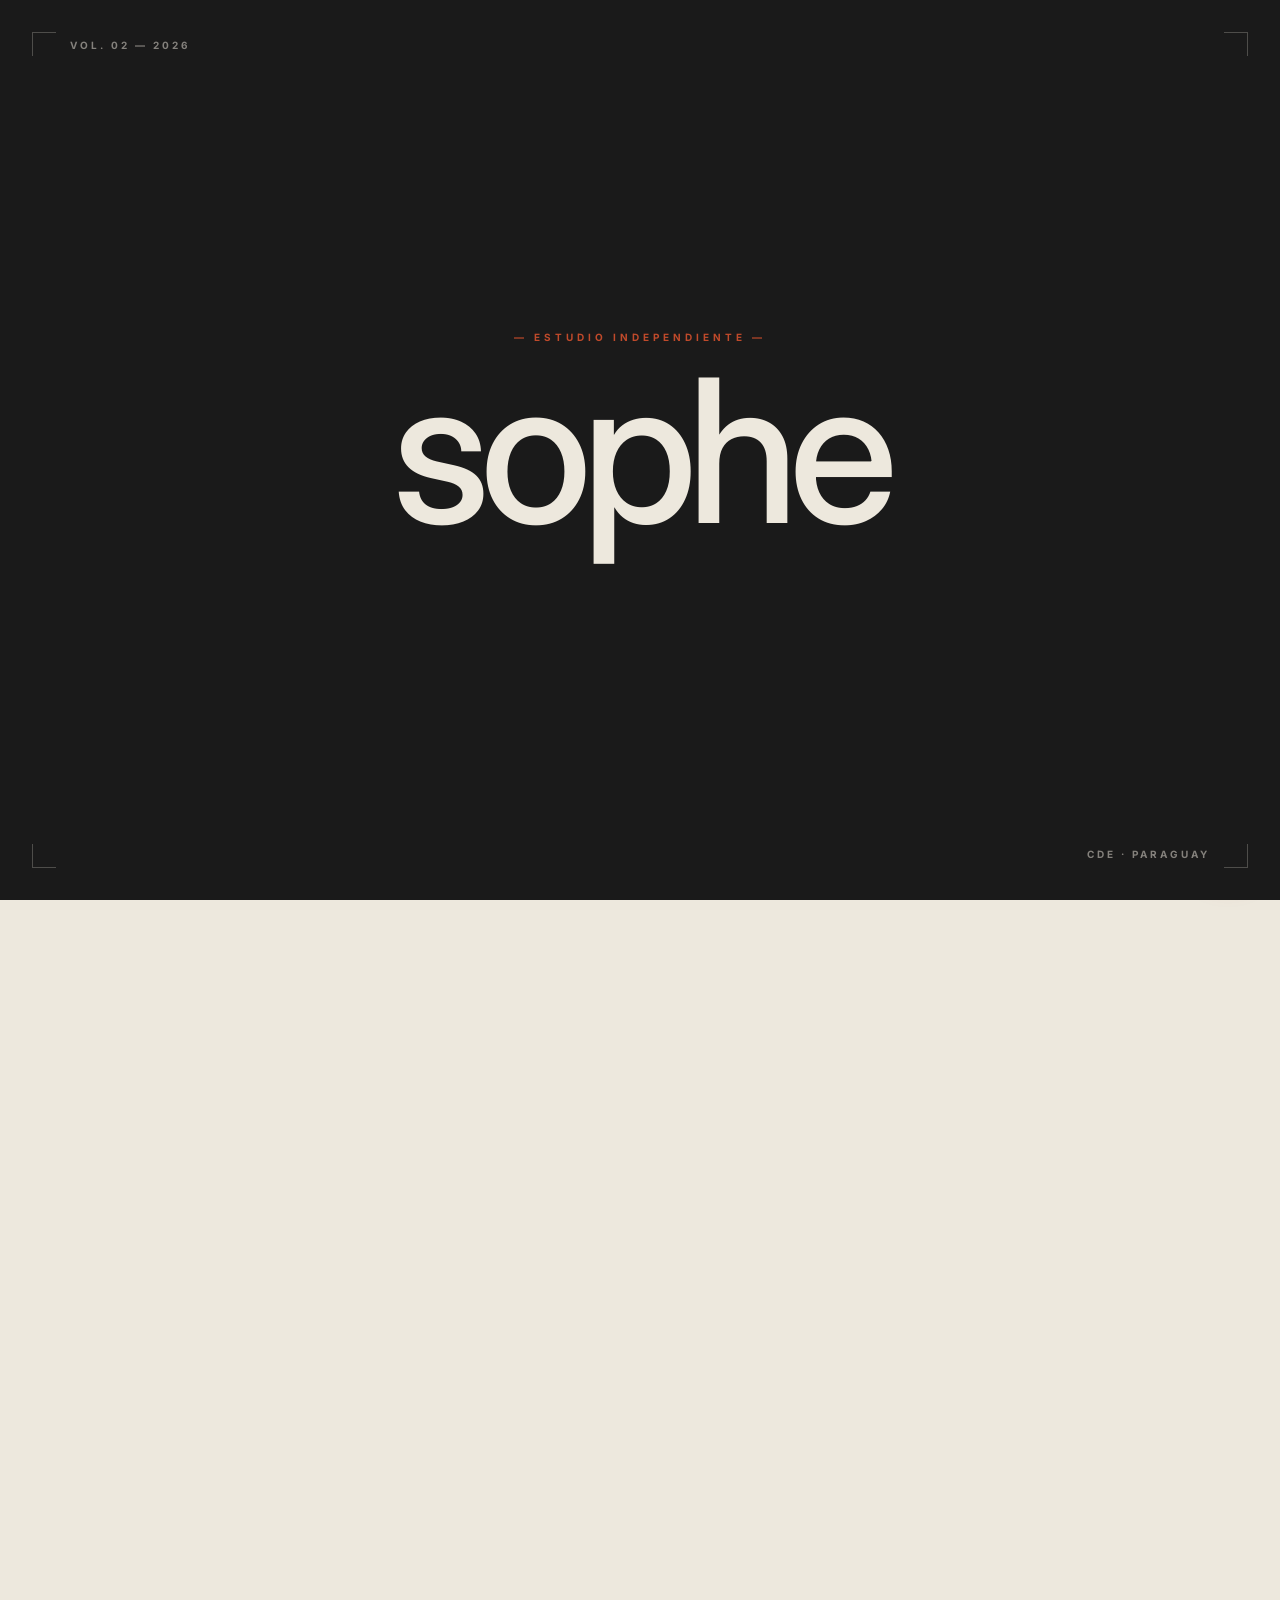
==== commit f9ac233c: "Add files via upload" ====
--- a/index.html
+++ b/index.html
@@ -477,22 +477,26 @@
     width: 100%;
     height: 100%;
     object-fit: cover;
-  }
+    position: relative;
+    z-index: 2;
+  }
+  /* Fallback: oculto por defecto, solo visible si .no-image */
   .studio-portrait .portrait-fallback {
     position: absolute;
     inset: 0;
-    display: flex;
+    display: none;
     align-items: center;
     justify-content: center;
     background: var(--ink);
-  }
-  .studio-portrait img[src=""] + .portrait-fallback,
+    overflow: hidden;
+    z-index: 1;
+  }
   .studio-portrait.no-image .portrait-fallback {
     display: flex;
   }
   .fallback-letter {
     color: var(--bone);
-    font-size: 180px;
+    font-size: clamp(120px, 18vw, 180px);
     font-weight: 500;
     letter-spacing: -0.05em;
     line-height: 1;
@@ -503,8 +507,8 @@
     content: '';
     position: absolute;
     top: 0;
-    left: 30px;
-    width: 50px;
+    left: 16%;
+    width: 36%;
     height: 6px;
     background: var(--clay);
   }
@@ -627,7 +631,7 @@
     <li><a href="trabajo.html">Trabajo</a></li>
     <li><a href="servicios.html">Servicios</a></li>
     <li><a href="estudio.html">Estudio</a></li>
-    <li><a href="cotizar.html">Cotizar</a></li>
+    <li><a href="sophe-simulador-presupuesto.html">Cotizar</a></li>
   </ul>
   <a href="#contacto" class="nav-cta">Conversemos <span class="arr">→</span></a>
 </nav>
@@ -779,7 +783,7 @@
   <div class="services-foot">
     <p>Cotizo como sistema, no como suma de partes. Para proyectos que combinan varios servicios, <em>armo una propuesta integral</em>.</p>
     <div style="display: flex; gap: var(--space-2); flex-wrap: wrap;">
-      <a href="cotizar.html" class="btn btn-ink">Calcular presupuesto <span class="arr">→</span></a>
+      <a href="sophe-simulador-presupuesto.html" class="btn btn-ink">Calcular presupuesto <span class="arr">→</span></a>
       <a href="servicios.html" class="btn-link">Ver detalle de servicios <span class="arr">→</span></a>
     </div>
   </div>
@@ -837,7 +841,7 @@
           <li><a href="trabajo.html">Trabajo</a></li>
           <li><a href="servicios.html">Servicios</a></li>
           <li><a href="estudio.html">Estudio</a></li>
-          <li><a href="cotizar.html">Cotizar</a></li>
+          <li><a href="sophe-simulador-presupuesto.html">Cotizar</a></li>
         </ul>
       </div>
       <div class="footer-col">
--- a/sophe.css
+++ b/sophe.css
@@ -6,6 +6,10 @@
    ============================================================ */
 
 /* ----- FUENTES ----- */
+/* Switzer es la fuente oficial. Si por algún motivo no carga,
+   Inter funciona como fallback decente (proporciones similares). */
+@import url('https://fonts.googleapis.com/css2?family=Inter:wght@400;500;700&display=swap');
+
 @font-face {
   font-family: 'Switzer';
   src: url('Switzer-Regular.woff2') format('woff2');
@@ -55,7 +59,7 @@
   --space-16: 128px;
 
   /* Tipografía */
-  --font: 'Switzer', system-ui, -apple-system, sans-serif;
+  --font: 'Switzer', 'Inter', system-ui, -apple-system, sans-serif;
 
   /* Capa */
   --z-nav: 100;
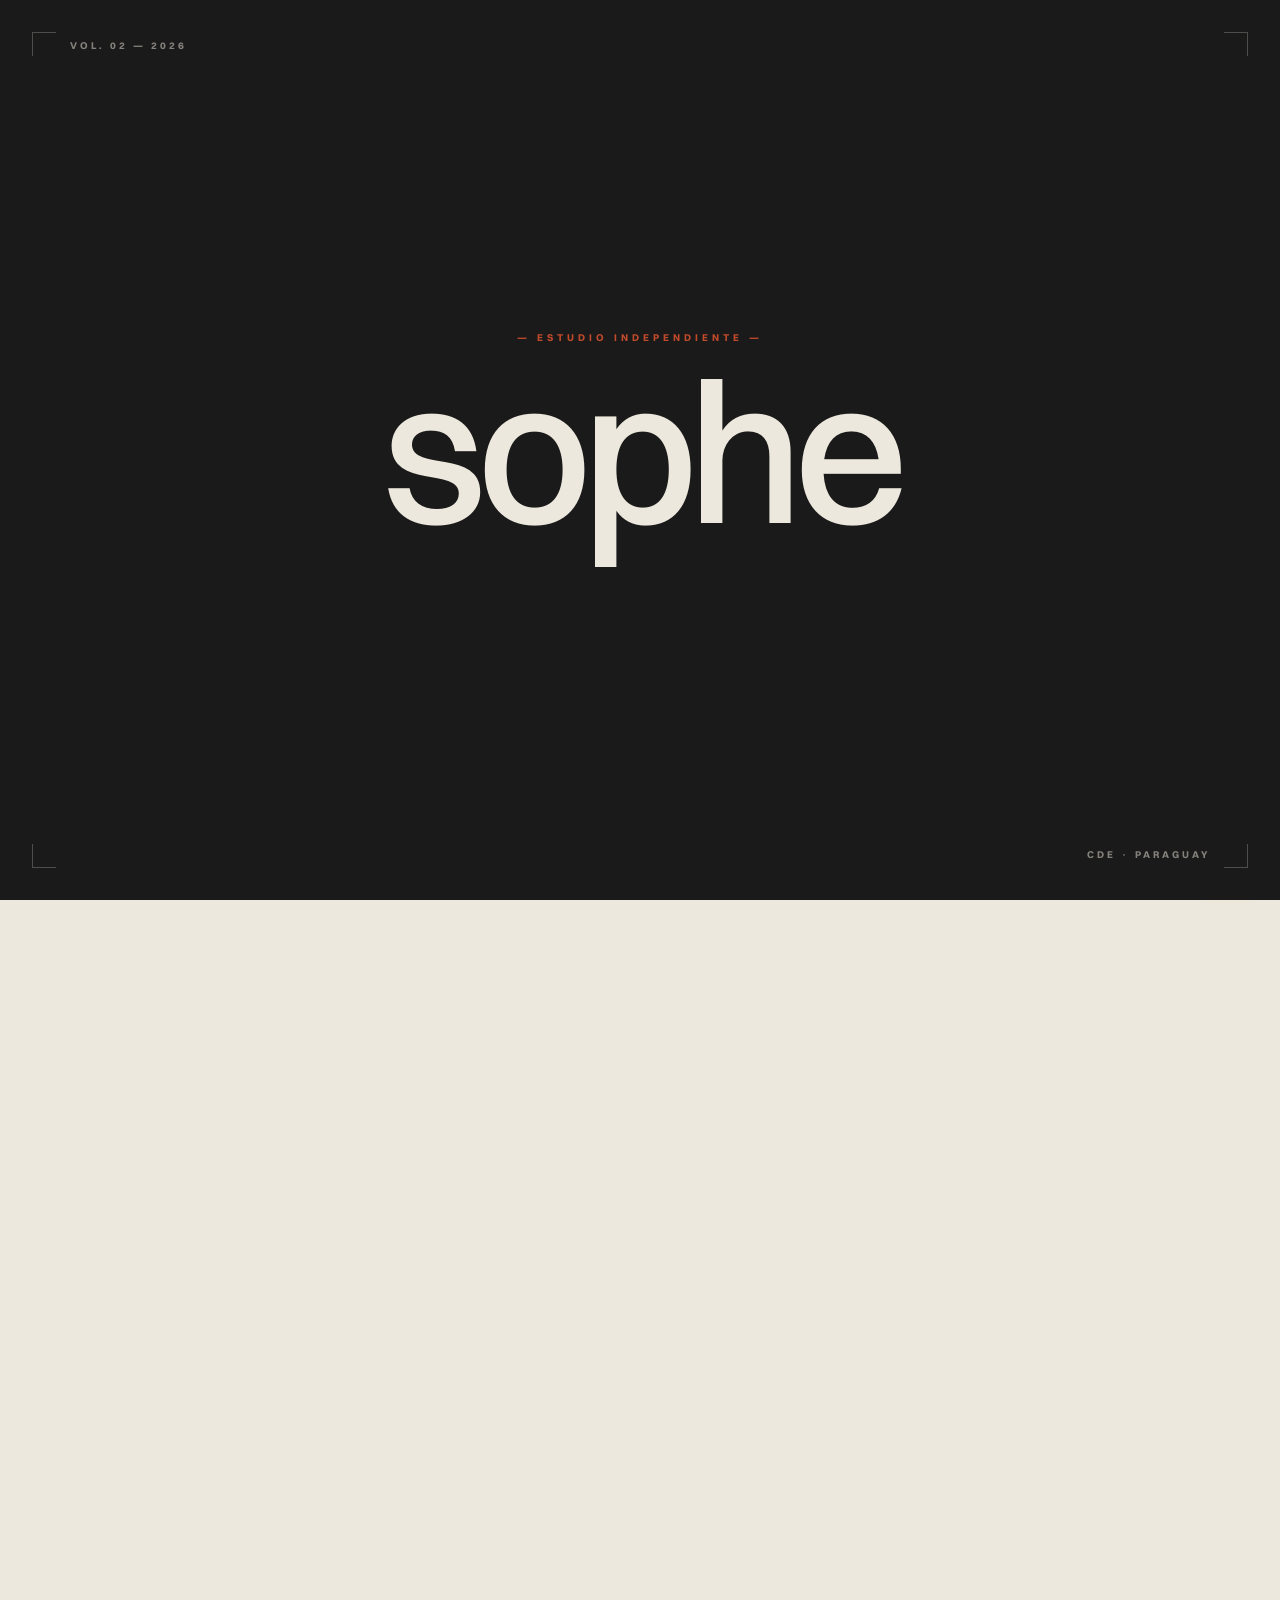
==== commit ae18c7ea: "Add files via upload" ====
--- a/index.html
+++ b/index.html
@@ -576,27 +576,7 @@
     margin: 0 auto var(--space-6);
   }
 
-  /* ============ WHATSAPP FLOAT ============ */
-  .wa-float {
-    position: fixed;
-    bottom: 24px; right: 24px;
-    z-index: 50;
-    width: 56px;
-    height: 56px;
-    background: var(--clay);
-    color: var(--bone);
-    border-radius: 50%;
-    display: flex;
-    align-items: center;
-    justify-content: center;
-    box-shadow: 0 6px 24px rgba(192,74,43,0.35);
-    transition: transform 0.3s, background 0.3s;
-  }
-  .wa-float:hover {
-    background: var(--clay-soft);
-    transform: scale(1.05);
-  }
-  .wa-float svg { width: 26px; height: 26px; }
+  /* ============ WHATSAPP FLOAT (estilos en sophe.css) ============ */
 </style>
 
 </head>
@@ -696,7 +676,7 @@
       <div class="index-num">03</div>
       <div class="index-label">Trabajo<br>· Selección</div>
       <h2 class="h2">Tres proyectos. <em>Una dirección.</em></h2>
-      <div class="index-label right">2024<br>—2026</div>
+      <div class="index-label right">2025<br>—2026</div>
     </div>
   </div>
 
@@ -707,7 +687,7 @@
         <div class="work-name">Klik Agencia <em>Creativa</em></div>
         <div class="work-desc">Rebranding y línea gráfica completa para una agencia con voz propia.</div>
       </div>
-      <div class="work-meta">Agencia · CDE<br>2024</div>
+      <div class="work-meta">Agencia · CDE<br>2026</div>
       <div class="work-arrow">→</div>
     </a>
 
@@ -715,19 +695,19 @@
       <div class="work-num">002</div>
       <div>
         <div class="work-name">Conversa <span class="work-tag">Práctica propia</span></div>
-        <div class="work-desc">Branding, naming e identidad. El estudio que dirijo con mi esposo desde 2023.</div>
+        <div class="work-desc">Branding, naming e identidad desde cero.</div>
       </div>
       <div class="work-meta">Estudio paralelo<br>2025</div>
       <div class="work-arrow">→</div>
     </a>
 
-    <a href="trabajo.html#vitamarket" class="work-item">
+    <a href="https://www.behance.net/gallery/243456701/Linea-grafica-Kapta-by-Ellaphant" target="_blank" rel="noopener" class="work-item">
       <div class="work-num">003</div>
       <div>
-        <div class="work-name">VitaMarket</div>
-        <div class="work-desc">Sistema completo de etiquetas, packaging y exhibidor POP.</div>
-      </div>
-      <div class="work-meta">Suplementos<br>2025</div>
+        <div class="work-name">Kapta</div>
+        <div class="work-desc">Branding y línea gráfica para una sub-marca con identidad propia.</div>
+      </div>
+      <div class="work-meta">Sub-marca<br>2025</div>
       <div class="work-arrow">→</div>
     </a>
   </div>
@@ -870,7 +850,7 @@
 
 <!-- ============ WHATSAPP FLOAT ============ -->
 <a href="https://wa.me/595992391964" target="_blank" rel="noopener" class="wa-float" aria-label="WhatsApp">
-  <svg viewBox="0 0 24 24" fill="currentColor">
+  <svg width="26" height="26" viewBox="0 0 24 24" fill="currentColor" style="display:block;">
     <path d="M17.472 14.382c-.297-.149-1.758-.867-2.03-.967-.273-.099-.471-.148-.67.15-.197.297-.767.966-.94 1.164-.173.199-.347.223-.644.075-.297-.15-1.255-.463-2.39-1.475-.883-.788-1.48-1.761-1.653-2.059-.173-.297-.018-.458.13-.606.134-.133.298-.347.446-.52.149-.174.198-.298.298-.497.099-.198.05-.371-.025-.52-.075-.149-.669-1.612-.916-2.207-.242-.579-.487-.5-.669-.51-.173-.008-.371-.01-.57-.01-.198 0-.52.074-.792.372-.272.297-1.04 1.016-1.04 2.479 0 1.462 1.065 2.875 1.213 3.074.149.198 2.096 3.2 5.077 4.487.709.306 1.262.489 1.694.625.712.227 1.36.195 1.871.118.571-.085 1.758-.719 2.006-1.413.248-.694.248-1.289.173-1.413-.074-.124-.272-.198-.57-.347m-5.421 7.403h-.004a9.87 9.87 0 01-5.031-1.378l-.361-.214-3.741.982.998-3.648-.235-.374a9.86 9.86 0 01-1.51-5.26c.001-5.45 4.436-9.884 9.888-9.884 2.64 0 5.122 1.03 6.988 2.898a9.825 9.825 0 012.893 6.994c-.003 5.45-4.437 9.884-9.885 9.884m8.413-18.297A11.815 11.815 0 0012.05 0C5.495 0 .16 5.335.157 11.892c0 2.096.547 4.142 1.588 5.945L.057 24l6.305-1.654a11.882 11.882 0 005.683 1.448h.005c6.554 0 11.89-5.335 11.893-11.893a11.821 11.821 0 00-3.48-8.413z"/>
   </svg>
 </a>
--- a/sophe.css
+++ b/sophe.css
@@ -6,29 +6,33 @@
    ============================================================ */
 
 /* ----- FUENTES ----- */
-/* Switzer es la fuente oficial. Si por algún motivo no carga,
-   Inter funciona como fallback decente (proporciones similares). */
+/* Switzer en formato .otf (OpenType). Si no carga, Inter funciona como fallback. */
 @import url('https://fonts.googleapis.com/css2?family=Inter:wght@400;500;700&display=swap');
 
 @font-face {
   font-family: 'Switzer';
-  src: url('Switzer-Regular.woff2') format('woff2');
+  src: url('Switzer-Regular.otf') format('opentype');
   font-weight: 400; font-style: normal; font-display: swap;
 }
 @font-face {
   font-family: 'Switzer';
-  src: url('Switzer-Medium.woff2') format('woff2');
+  src: url('Switzer-Medium.otf') format('opentype');
   font-weight: 500; font-style: normal; font-display: swap;
 }
 @font-face {
   font-family: 'Switzer';
-  src: url('Switzer-Italic.woff2') format('woff2');
+  src: url('Switzer-Italic.otf') format('opentype');
   font-weight: 400; font-style: italic; font-display: swap;
 }
 @font-face {
   font-family: 'Switzer';
-  src: url('Switzer-Bold.woff2') format('woff2');
+  src: url('Switzer-Bold.otf') format('opentype');
   font-weight: 700; font-style: normal; font-display: swap;
+}
+@font-face {
+  font-family: 'Switzer';
+  src: url('Switzer-Light.otf') format('opentype');
+  font-weight: 300; font-style: normal; font-display: swap;
 }
 
 /* ----- TOKENS ----- */
@@ -518,6 +522,37 @@
 }
 
 /* ============================================================
+   COMPONENTES — WHATSAPP FLOTANTE
+   ============================================================ */
+
+.wa-float {
+  position: fixed;
+  bottom: 24px;
+  right: 24px;
+  z-index: 50;
+  width: 56px;
+  height: 56px;
+  background: var(--clay);
+  color: var(--bone);
+  border-radius: 50%;
+  display: inline-flex;
+  align-items: center;
+  justify-content: center;
+  box-shadow: 0 6px 24px rgba(192,74,43,0.35);
+  transition: transform 0.3s, background 0.3s;
+  overflow: hidden;
+}
+.wa-float:hover {
+  background: var(--clay-soft);
+  transform: scale(1.05);
+}
+.wa-float svg {
+  width: 26px !important;
+  height: 26px !important;
+  flex-shrink: 0;
+}
+
+/* ============================================================
    ANIMACIONES UTILIDAD
    ============================================================ */
 
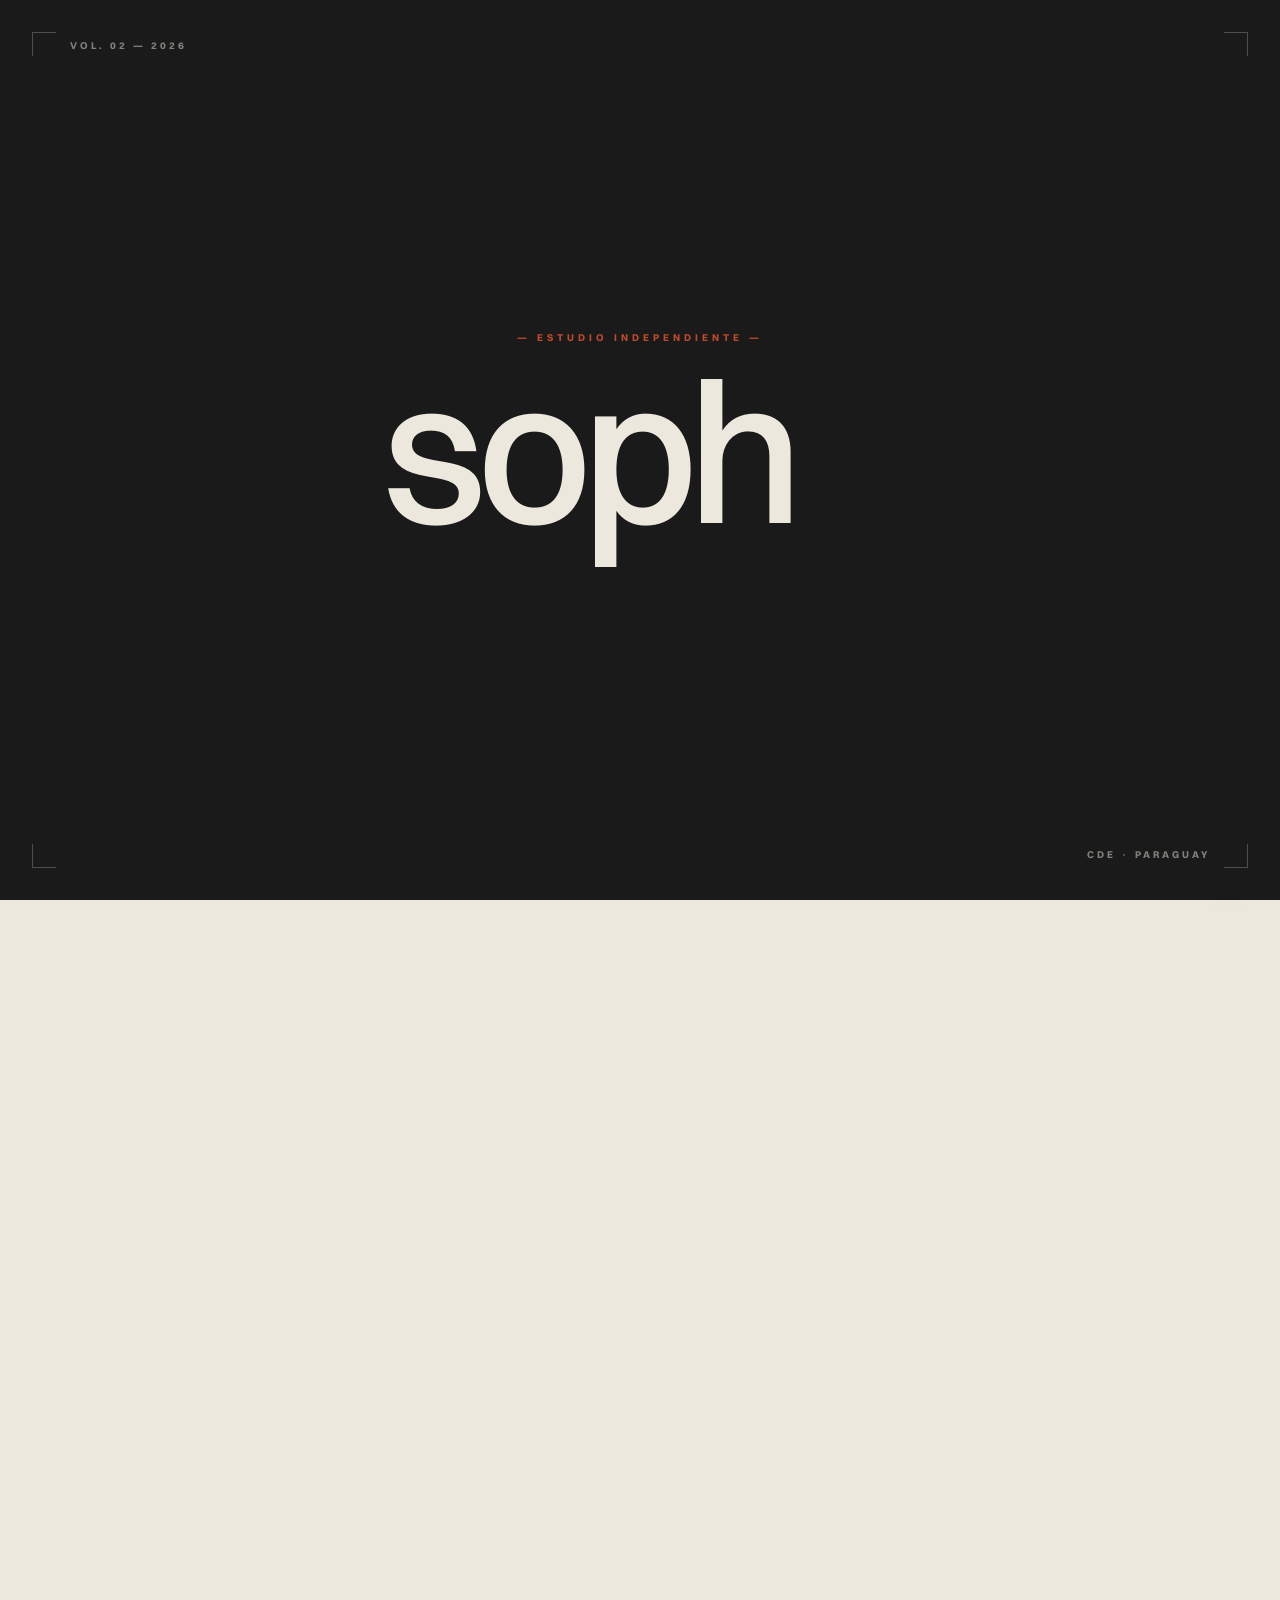
==== commit 846bd5de: "Add files via upload" ====
--- a/index.html
+++ b/index.html
@@ -848,9 +848,9 @@
   </div>
 </footer>
 
-<!-- ============ WHATSAPP FLOAT ============ -->
-<a href="https://wa.me/595992391964" target="_blank" rel="noopener" class="wa-float" aria-label="WhatsApp">
-  <svg width="26" height="26" viewBox="0 0 24 24" fill="currentColor" style="display:block;">
+<!-- ============ WHATSAPP FLOAT (estilos inline a prueba de balas) ============ -->
+<a href="https://wa.me/595992391964" target="_blank" rel="noopener" class="wa-float" aria-label="WhatsApp" style="position:fixed;bottom:24px;right:24px;z-index:50;width:56px;height:56px;background:#C04A2B;color:#EDE8DD;border-radius:50%;display:inline-flex;align-items:center;justify-content:center;box-shadow:0 6px 24px rgba(192,74,43,0.35);overflow:hidden;text-decoration:none;">
+  <svg width="26" height="26" viewBox="0 0 24 24" fill="currentColor" style="display:block;width:26px;height:26px;flex-shrink:0;" xmlns="http://www.w3.org/2000/svg">
     <path d="M17.472 14.382c-.297-.149-1.758-.867-2.03-.967-.273-.099-.471-.148-.67.15-.197.297-.767.966-.94 1.164-.173.199-.347.223-.644.075-.297-.15-1.255-.463-2.39-1.475-.883-.788-1.48-1.761-1.653-2.059-.173-.297-.018-.458.13-.606.134-.133.298-.347.446-.52.149-.174.198-.298.298-.497.099-.198.05-.371-.025-.52-.075-.149-.669-1.612-.916-2.207-.242-.579-.487-.5-.669-.51-.173-.008-.371-.01-.57-.01-.198 0-.52.074-.792.372-.272.297-1.04 1.016-1.04 2.479 0 1.462 1.065 2.875 1.213 3.074.149.198 2.096 3.2 5.077 4.487.709.306 1.262.489 1.694.625.712.227 1.36.195 1.871.118.571-.085 1.758-.719 2.006-1.413.248-.694.248-1.289.173-1.413-.074-.124-.272-.198-.57-.347m-5.421 7.403h-.004a9.87 9.87 0 01-5.031-1.378l-.361-.214-3.741.982.998-3.648-.235-.374a9.86 9.86 0 01-1.51-5.26c.001-5.45 4.436-9.884 9.888-9.884 2.64 0 5.122 1.03 6.988 2.898a9.825 9.825 0 012.893 6.994c-.003 5.45-4.437 9.884-9.885 9.884m8.413-18.297A11.815 11.815 0 0012.05 0C5.495 0 .16 5.335.157 11.892c0 2.096.547 4.142 1.588 5.945L.057 24l6.305-1.654a11.882 11.882 0 005.683 1.448h.005c6.554 0 11.89-5.335 11.893-11.893a11.821 11.821 0 00-3.48-8.413z"/>
   </svg>
 </a>
